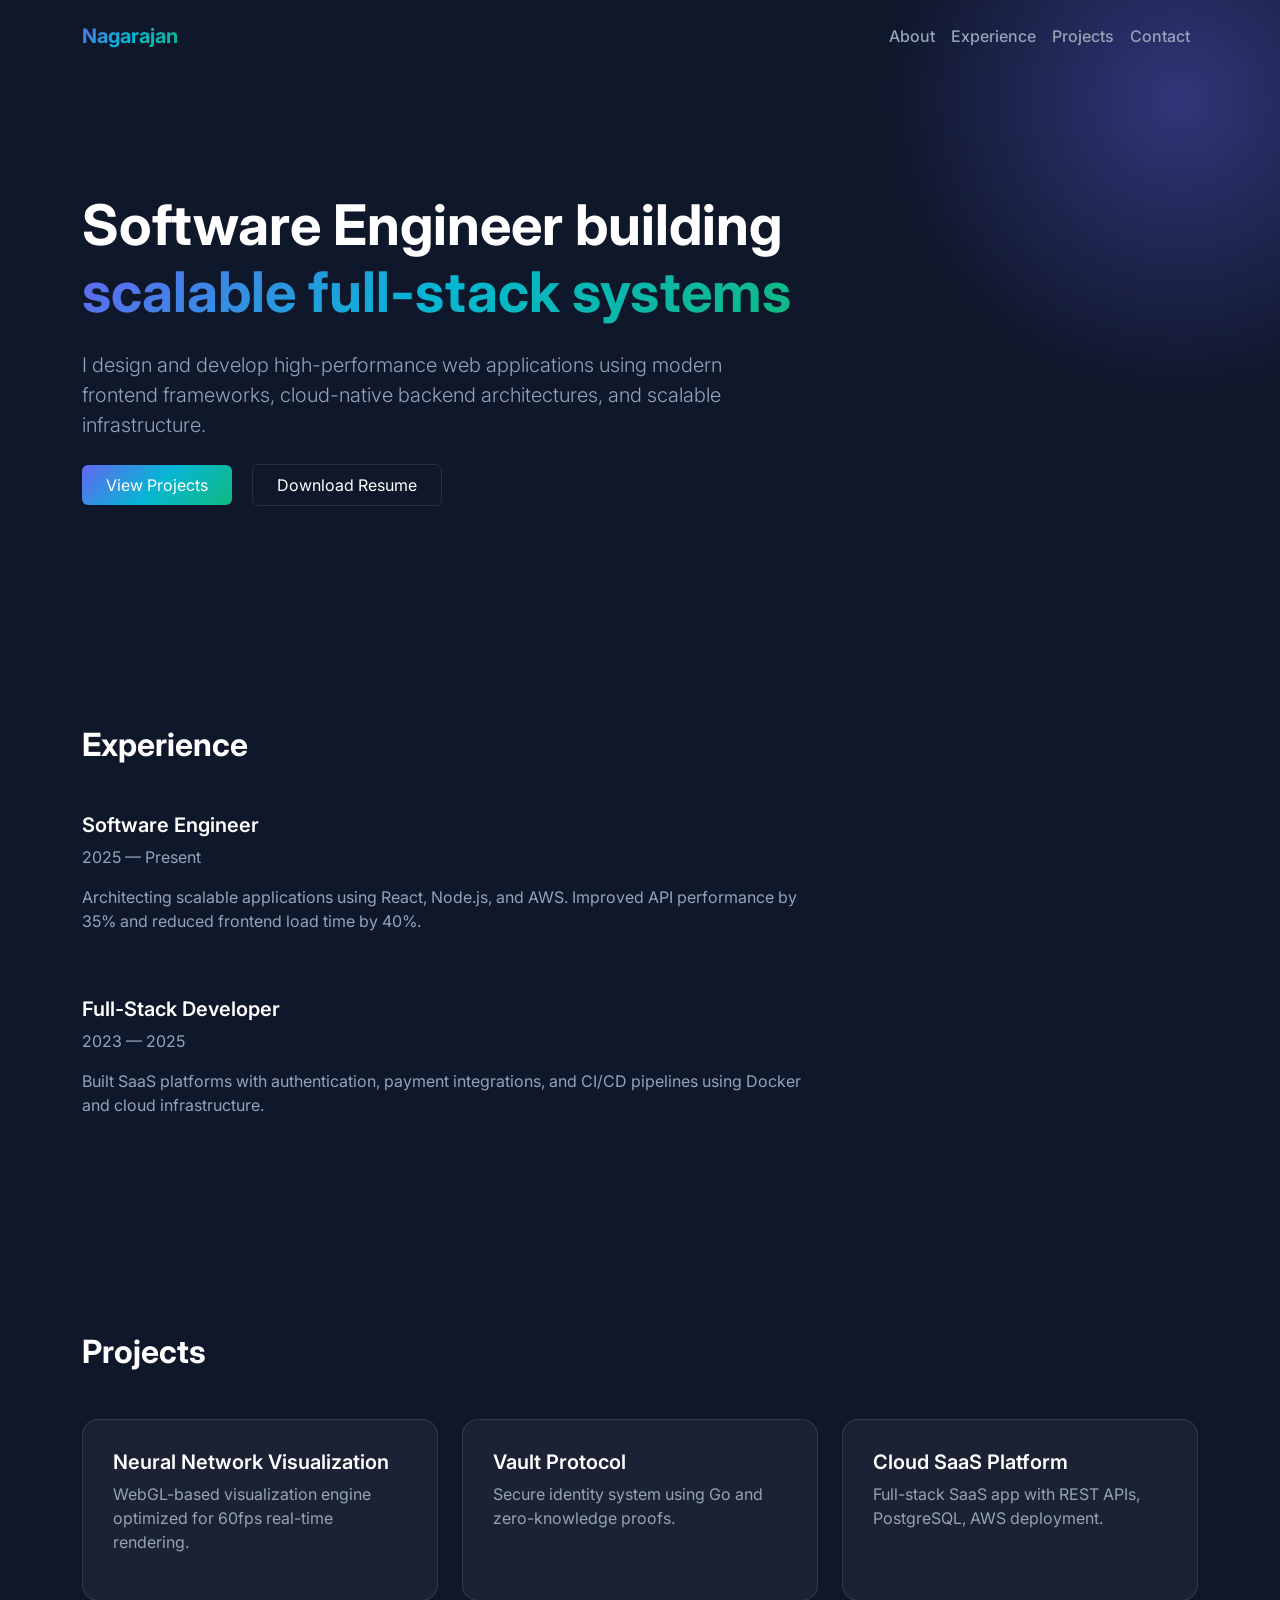
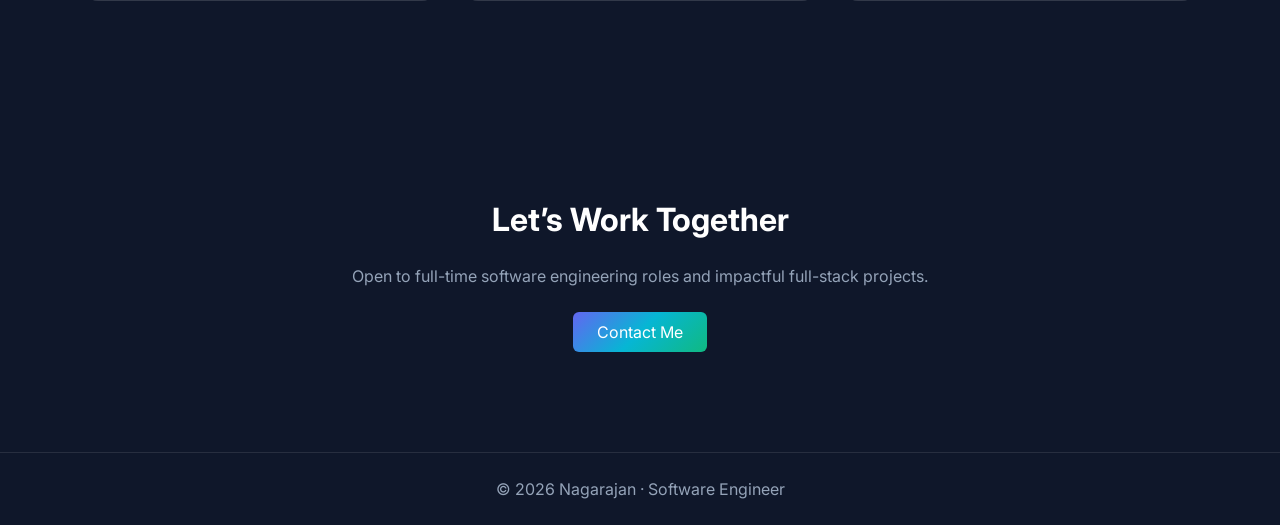
==== index.html @ 2fe8ca63 "Add files via upload" ====
<!DOCTYPE html>
<html lang="en">
<head>
<meta charset="UTF-8">
<meta name="viewport" content="width=device-width, initial-scale=1.0">
<title>Nagarajan | Software Engineer</title>

<!-- Bootstrap 5 -->
<link href="https://cdn.jsdelivr.net/npm/bootstrap@5.3.2/dist/css/bootstrap.min.css" rel="stylesheet">

<!-- Google Font -->
<link href="https://fonts.googleapis.com/css2?family=Inter:wght@400;500;600;700;800&display=swap" rel="stylesheet">

<style>
:root {
  --bg: #0f172a;
  --card: rgba(255,255,255,0.05);
  --border: rgba(255,255,255,0.1);
  --text: #ffffff;
  --muted: #94a3b8;
  --gradient: linear-gradient(135deg, #6366f1, #06b6d4, #10b981);
}

body {
  font-family: 'Inter', sans-serif;
  background: var(--bg);
  color: var(--text);
}

/* Gradient Glow */
body::before {
  content:"";
  position:fixed;
  width:600px;
  height:600px;
  background:radial-gradient(circle, rgba(99,102,241,0.4) 0%, transparent 70%);
  top:-200px;
  right:-200px;
  z-index:-1;
}

/* Navbar */
.navbar {
  background: transparent !important;
}

.navbar-brand {
  font-weight:700;
  background: var(--gradient);
  -webkit-background-clip:text;
  -webkit-text-fill-color:transparent;
}

.nav-link {
  color: var(--muted) !important;
  font-weight:500;
}

.nav-link:hover {
  color: white !important;
}

/* Hero */
.hero {
  padding:120px 0;
}

.gradient-text {
  background: var(--gradient);
  -webkit-background-clip:text;
  -webkit-text-fill-color:transparent;
}

.hero p {
  color: var(--muted);
  max-width:650px;
}

/* Buttons */
.btn-gradient {
  background: var(--gradient);
  color:white;
  border:none;
}

.btn-outline-light-custom {
  border:1px solid var(--border);
  color:white;
}

.btn-gradient:hover,
.btn-outline-light-custom:hover {
  transform:translateY(-3px);
  transition:0.3s;
}

/* Sections */
.section {
  padding:100px 0;
}

/* Cards */
.custom-card {
  background: var(--card);
  border:1px solid var(--border);
  border-radius:16px;
  backdrop-filter: blur(10px);
  padding:30px;
  transition:0.3s;
  height:100%;
}

.custom-card:hover {
  transform:translateY(-6px);
  border-color:#6366f1;
}

.text-muted-custom {
  color: var(--muted);
}

/* Footer */
footer {
  border-top:1px solid var(--border);
}
</style>
</head>

<body>

<!-- NAVBAR -->
<nav class="navbar navbar-expand-lg navbar-dark py-3">
  <div class="container">
    <a class="navbar-brand" href="#">Nagarajan</a>

    <button class="navbar-toggler" type="button" data-bs-toggle="collapse" data-bs-target="#navbarNav">
      <span class="navbar-toggler-icon"></span>
    </button>

    <div class="collapse navbar-collapse justify-content-end" id="navbarNav">
      <ul class="navbar-nav">
        <li class="nav-item"><a class="nav-link" href="#about">About</a></li>
        <li class="nav-item"><a class="nav-link" href="#experience">Experience</a></li>
        <li class="nav-item"><a class="nav-link" href="#projects">Projects</a></li>
        <li class="nav-item"><a class="nav-link" href="#contact">Contact</a></li>
      </ul>
    </div>
  </div>
</nav>

<!-- HERO -->
<section class="hero" id="about">
  <div class="container text-center text-lg-start">
    <div class="row align-items-center">
      <div class="col-lg-8">
        <h1 class="display-4 fw-bold mb-4">
          Software Engineer building
          <span class="gradient-text">scalable full-stack systems</span>
        </h1>
        <p class="lead mb-4">
          I design and develop high-performance web applications using modern frontend frameworks,
          cloud-native backend architectures, and scalable infrastructure.
        </p>

        <a href="#projects" class="btn btn-gradient px-4 py-2 me-3">View Projects</a>
        <a href="#" class="btn btn-outline-light-custom px-4 py-2">Download Resume</a>
      </div>
    </div>
  </div>
</section>

<!-- EXPERIENCE -->
<section class="section" id="experience">
  <div class="container">
    <h2 class="mb-5 fw-bold">Experience</h2>

    <div class="row mb-5">
      <div class="col-md-8">
        <h5 class="fw-semibold">Software Engineer</h5>
        <p class="text-muted-custom">2025 — Present</p>
        <p class="text-muted-custom">
          Architecting scalable applications using React, Node.js, and AWS.
          Improved API performance by 35% and reduced frontend load time by 40%.
        </p>
      </div>
    </div>

    <div class="row">
      <div class="col-md-8">
        <h5 class="fw-semibold">Full-Stack Developer</h5>
        <p class="text-muted-custom">2023 — 2025</p>
        <p class="text-muted-custom">
          Built SaaS platforms with authentication, payment integrations,
          and CI/CD pipelines using Docker and cloud infrastructure.
        </p>
      </div>
    </div>
  </div>
</section>

<!-- PROJECTS -->
<section class="section" id="projects">
  <div class="container">
    <h2 class="mb-5 fw-bold">Projects</h2>

    <div class="row g-4">

      <div class="col-md-6 col-lg-4">
        <div class="custom-card">
          <h5 class="fw-semibold">Neural Network Visualization</h5>
          <p class="text-muted-custom">
            WebGL-based visualization engine optimized for 60fps real-time rendering.
          </p>
        </div>
      </div>

      <div class="col-md-6 col-lg-4">
        <div class="custom-card">
          <h5 class="fw-semibold">Vault Protocol</h5>
          <p class="text-muted-custom">
            Secure identity system using Go and zero-knowledge proofs.
          </p>
        </div>
      </div>

      <div class="col-md-6 col-lg-4">
        <div class="custom-card">
          <h5 class="fw-semibold">Cloud SaaS Platform</h5>
          <p class="text-muted-custom">
            Full-stack SaaS app with REST APIs, PostgreSQL, AWS deployment.
          </p>
        </div>
      </div>

    </div>
  </div>
</section>

<!-- CONTACT -->
<section class="section" id="contact">
  <div class="container text-center">
    <h2 class="fw-bold mb-4">Let’s Work Together</h2>
    <p class="text-muted-custom mb-4">
      Open to full-time software engineering roles and impactful full-stack projects.
    </p>
    <a href="mailto:your@email.com" class="btn btn-gradient px-4 py-2">Contact Me</a>
  </div>
</section>

<!-- FOOTER -->
<footer class="py-4 text-center text-muted-custom">
  © 2026 Nagarajan · Software Engineer
</footer>

<!-- Bootstrap JS -->
<script src="https://cdn.jsdelivr.net/npm/bootstrap@5.3.2/dist/js/bootstrap.bundle.min.js"></script>

</body>
</html>
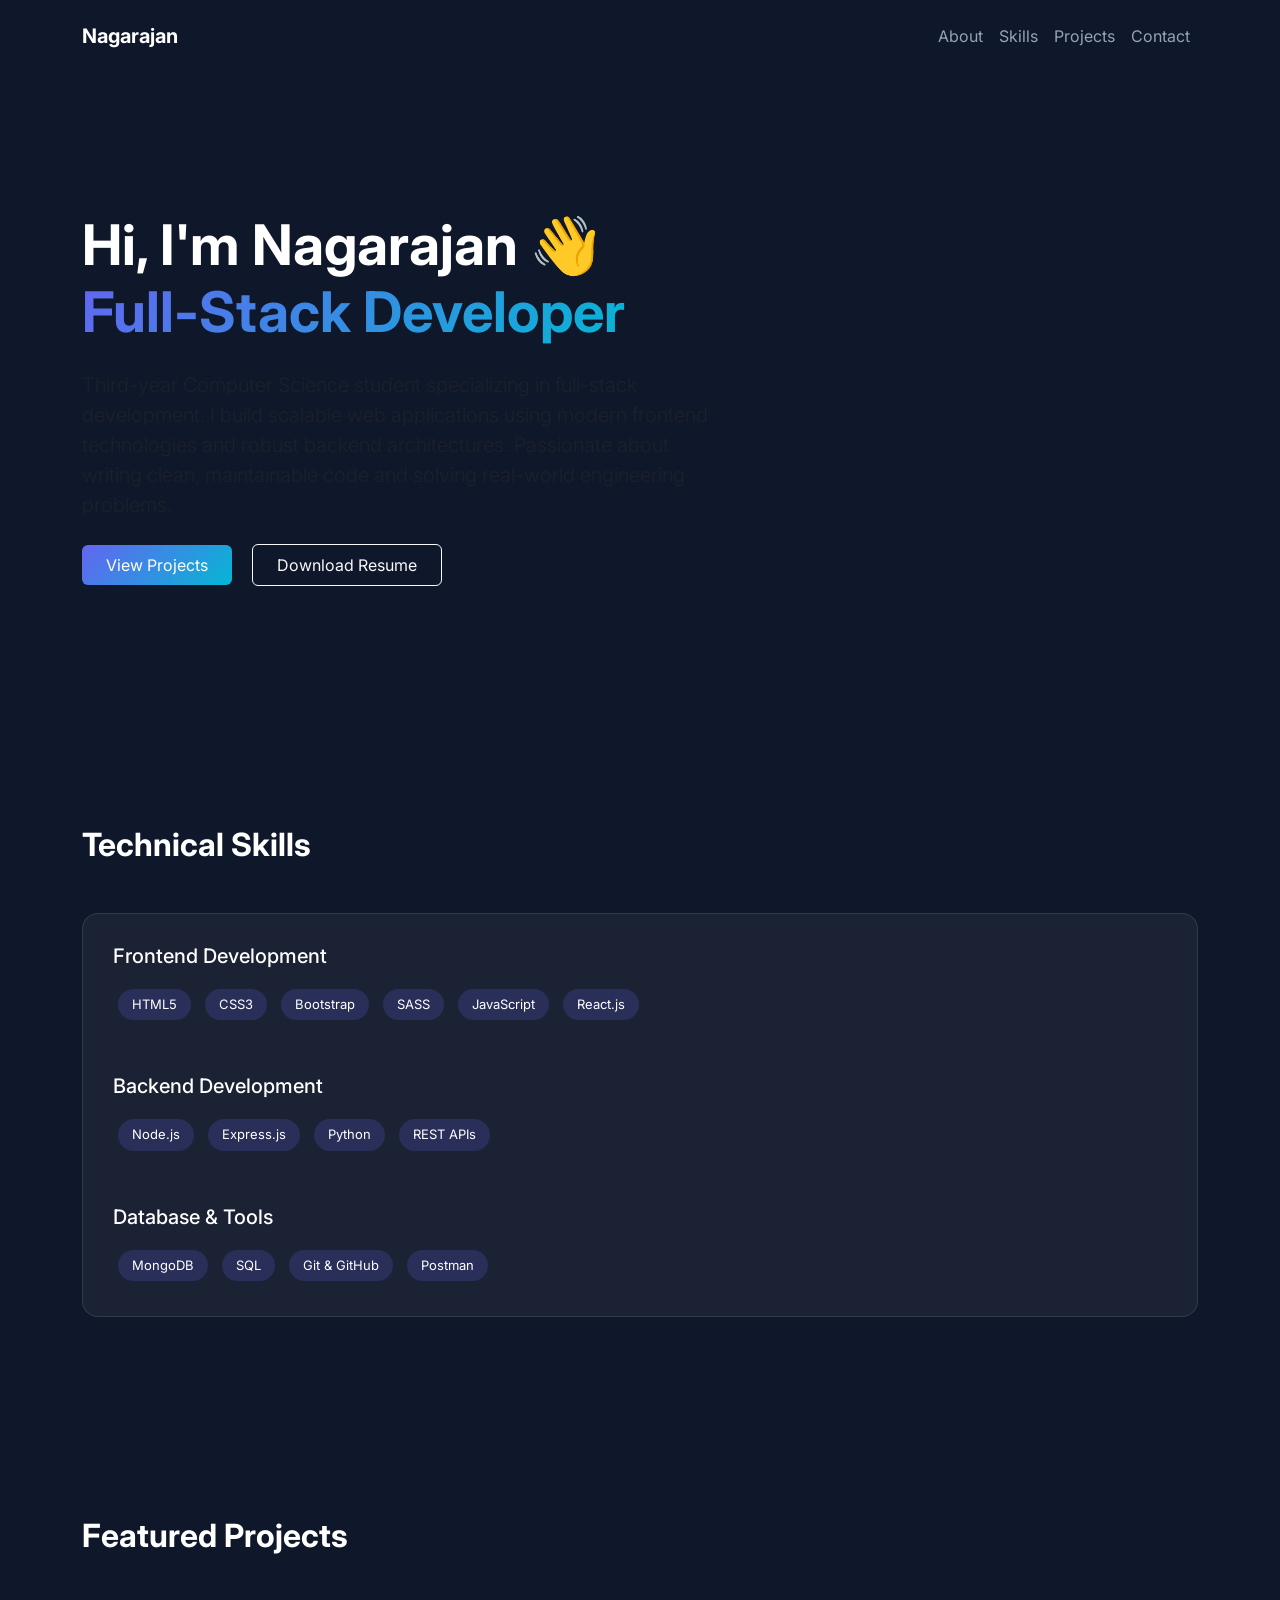
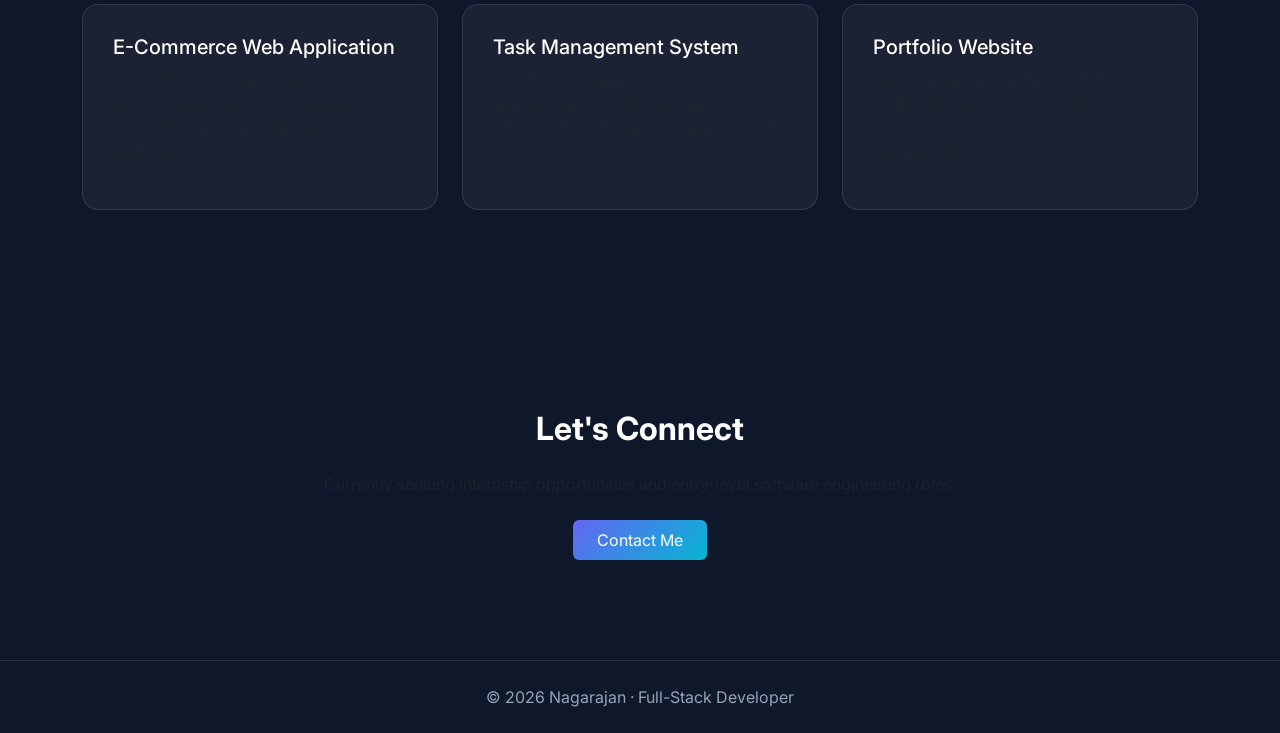
==== commit 662928d8: "Revise index.html for full-stack developer profile Updated the title and content to reflect full-sta" ====
--- a/index.html
+++ b/index.html
@@ -3,12 +3,9 @@
 <head>
 <meta charset="UTF-8">
 <meta name="viewport" content="width=device-width, initial-scale=1.0">
-<title>Nagarajan | Software Engineer</title>
-
-<!-- Bootstrap 5 -->
+<title>Nagarajan | Full-Stack Developer</title>
+
 <link href="https://cdn.jsdelivr.net/npm/bootstrap@5.3.2/dist/css/bootstrap.min.css" rel="stylesheet">
-
-<!-- Google Font -->
 <link href="https://fonts.googleapis.com/css2?family=Inter:wght@400;500;600;700;800&display=swap" rel="stylesheet">
 
 <style>
@@ -18,110 +15,81 @@
   --border: rgba(255,255,255,0.1);
   --text: #ffffff;
   --muted: #94a3b8;
-  --gradient: linear-gradient(135deg, #6366f1, #06b6d4, #10b981);
+  --accent: #6366f1;
+  --gradient: linear-gradient(135deg, #6366f1, #06b6d4);
 }
 
 body {
   font-family: 'Inter', sans-serif;
   background: var(--bg);
   color: var(--text);
-}
-
-/* Gradient Glow */
-body::before {
-  content:"";
-  position:fixed;
-  width:600px;
-  height:600px;
-  background:radial-gradient(circle, rgba(99,102,241,0.4) 0%, transparent 70%);
-  top:-200px;
-  right:-200px;
-  z-index:-1;
-}
-
-/* Navbar */
-.navbar {
-  background: transparent !important;
+  scroll-behavior: smooth;
+}
+
+.section {
+  padding: 100px 0;
 }
 
 .navbar-brand {
-  font-weight:700;
-  background: var(--gradient);
-  -webkit-background-clip:text;
-  -webkit-text-fill-color:transparent;
+  font-weight: 700;
+  color: white !important;
 }
 
 .nav-link {
   color: var(--muted) !important;
-  font-weight:500;
 }
 
 .nav-link:hover {
   color: white !important;
 }
 
-/* Hero */
 .hero {
-  padding:120px 0;
+  padding: 140px 0;
 }
 
 .gradient-text {
   background: var(--gradient);
-  -webkit-background-clip:text;
-  -webkit-text-fill-color:transparent;
-}
-
-.hero p {
+  -webkit-background-clip: text;
+  -webkit-text-fill-color: transparent;
+}
+
+.btn-primary-custom {
+  background: var(--gradient);
+  border: none;
+  color: white;
+}
+
+.btn-primary-custom:hover {
+  transform: translateY(-3px);
+  transition: 0.3s;
+}
+
+.card-custom {
+  background: var(--card);
+  border: 1px solid var(--border);
+  border-radius: 16px;
+  padding: 30px;
+  height: 100%;
+  transition: 0.3s;
+}
+
+.card-custom:hover {
+  border-color: var(--accent);
+  transform: translateY(-5px);
+}
+
+.skill-badge {
+  background: rgba(99,102,241,0.2);
+  padding: 6px 14px;
+  border-radius: 20px;
+  font-size: 13px;
+  margin: 5px;
+  display: inline-block;
+}
+
+footer {
+  border-top: 1px solid var(--border);
   color: var(--muted);
-  max-width:650px;
-}
-
-/* Buttons */
-.btn-gradient {
-  background: var(--gradient);
-  color:white;
-  border:none;
-}
-
-.btn-outline-light-custom {
-  border:1px solid var(--border);
-  color:white;
-}
-
-.btn-gradient:hover,
-.btn-outline-light-custom:hover {
-  transform:translateY(-3px);
-  transition:0.3s;
-}
-
-/* Sections */
-.section {
-  padding:100px 0;
-}
-
-/* Cards */
-.custom-card {
-  background: var(--card);
-  border:1px solid var(--border);
-  border-radius:16px;
-  backdrop-filter: blur(10px);
-  padding:30px;
-  transition:0.3s;
-  height:100%;
-}
-
-.custom-card:hover {
-  transform:translateY(-6px);
-  border-color:#6366f1;
-}
-
-.text-muted-custom {
-  color: var(--muted);
-}
-
-/* Footer */
-footer {
-  border-top:1px solid var(--border);
 }
 </style>
 </head>
@@ -132,15 +100,13 @@
 <nav class="navbar navbar-expand-lg navbar-dark py-3">
   <div class="container">
     <a class="navbar-brand" href="#">Nagarajan</a>
-
-    <button class="navbar-toggler" type="button" data-bs-toggle="collapse" data-bs-target="#navbarNav">
+    <button class="navbar-toggler" type="button" data-bs-toggle="collapse" data-bs-target="#nav">
       <span class="navbar-toggler-icon"></span>
     </button>
-
-    <div class="collapse navbar-collapse justify-content-end" id="navbarNav">
+    <div class="collapse navbar-collapse justify-content-end" id="nav">
       <ul class="navbar-nav">
         <li class="nav-item"><a class="nav-link" href="#about">About</a></li>
-        <li class="nav-item"><a class="nav-link" href="#experience">Experience</a></li>
+        <li class="nav-item"><a class="nav-link" href="#skills">Skills</a></li>
         <li class="nav-item"><a class="nav-link" href="#projects">Projects</a></li>
         <li class="nav-item"><a class="nav-link" href="#contact">Contact</a></li>
       </ul>
@@ -149,51 +115,62 @@
 </nav>
 
 <!-- HERO -->
-<section class="hero" id="about">
-  <div class="container text-center text-lg-start">
-    <div class="row align-items-center">
-      <div class="col-lg-8">
-        <h1 class="display-4 fw-bold mb-4">
-          Software Engineer building
-          <span class="gradient-text">scalable full-stack systems</span>
-        </h1>
-        <p class="lead mb-4">
-          I design and develop high-performance web applications using modern frontend frameworks,
-          cloud-native backend architectures, and scalable infrastructure.
-        </p>
-
-        <a href="#projects" class="btn btn-gradient px-4 py-2 me-3">View Projects</a>
-        <a href="#" class="btn btn-outline-light-custom px-4 py-2">Download Resume</a>
-      </div>
-    </div>
-  </div>
-</section>
-
-<!-- EXPERIENCE -->
-<section class="section" id="experience">
-  <div class="container">
-    <h2 class="mb-5 fw-bold">Experience</h2>
-
-    <div class="row mb-5">
-      <div class="col-md-8">
-        <h5 class="fw-semibold">Software Engineer</h5>
-        <p class="text-muted-custom">2025 — Present</p>
-        <p class="text-muted-custom">
-          Architecting scalable applications using React, Node.js, and AWS.
-          Improved API performance by 35% and reduced frontend load time by 40%.
-        </p>
-      </div>
-    </div>
-
-    <div class="row">
-      <div class="col-md-8">
-        <h5 class="fw-semibold">Full-Stack Developer</h5>
-        <p class="text-muted-custom">2023 — 2025</p>
-        <p class="text-muted-custom">
-          Built SaaS platforms with authentication, payment integrations,
-          and CI/CD pipelines using Docker and cloud infrastructure.
-        </p>
-      </div>
+<section class="hero text-center text-lg-start" id="about">
+  <div class="container">
+    <h1 class="display-4 fw-bold mb-4">
+      Hi, I'm Nagarajan 👋 <br>
+      <span class="gradient-text">Full-Stack Developer</span>
+    </h1>
+
+    <p class="lead text-muted mb-4" style="max-width:650px;">
+      Third-year Computer Science student specializing in full-stack development.
+      I build scalable web applications using modern frontend technologies and 
+      robust backend architectures. Passionate about writing clean, maintainable 
+      code and solving real-world engineering problems.
+    </p>
+
+    <a href="#projects" class="btn btn-primary-custom px-4 py-2 me-3">View Projects</a>
+    <a href="#" class="btn btn-outline-light px-4 py-2">Download Resume</a>
+  </div>
+</section>
+
+<!-- SKILLS -->
+<section class="section" id="skills">
+  <div class="container">
+    <h2 class="fw-bold mb-5">Technical Skills</h2>
+
+    <div class="card-custom">
+
+      <h5 class="mb-3">Frontend Development</h5>
+      <div>
+        <span class="skill-badge">HTML5</span>
+        <span class="skill-badge">CSS3</span>
+        <span class="skill-badge">Bootstrap</span>
+        <span class="skill-badge">SASS</span>
+        <span class="skill-badge">JavaScript</span>
+        <span class="skill-badge">React.js</span>
+      </div>
+
+      <hr class="my-4 text-muted">
+
+      <h5 class="mb-3">Backend Development</h5>
+      <div>
+        <span class="skill-badge">Node.js</span>
+        <span class="skill-badge">Express.js</span>
+        <span class="skill-badge">Python</span>
+        <span class="skill-badge">REST APIs</span>
+      </div>
+
+      <hr class="my-4 text-muted">
+
+      <h5 class="mb-3">Database & Tools</h5>
+      <div>
+        <span class="skill-badge">MongoDB</span>
+        <span class="skill-badge">SQL</span>
+        <span class="skill-badge">Git & GitHub</span>
+        <span class="skill-badge">Postman</span>
+      </div>
+
     </div>
   </div>
 </section>
@@ -201,33 +178,36 @@
 <!-- PROJECTS -->
 <section class="section" id="projects">
   <div class="container">
-    <h2 class="mb-5 fw-bold">Projects</h2>
+    <h2 class="fw-bold mb-5">Featured Projects</h2>
 
     <div class="row g-4">
 
       <div class="col-md-6 col-lg-4">
-        <div class="custom-card">
-          <h5 class="fw-semibold">Neural Network Visualization</h5>
-          <p class="text-muted-custom">
-            WebGL-based visualization engine optimized for 60fps real-time rendering.
+        <div class="card-custom">
+          <h5>E-Commerce Web Application</h5>
+          <p class="text-muted">
+            Full-stack MERN application with authentication, product management,
+            payment integration, and admin dashboard.
           </p>
         </div>
       </div>
 
       <div class="col-md-6 col-lg-4">
-        <div class="custom-card">
-          <h5 class="fw-semibold">Vault Protocol</h5>
-          <p class="text-muted-custom">
-            Secure identity system using Go and zero-knowledge proofs.
+        <div class="card-custom">
+          <h5>Task Management System</h5>
+          <p class="text-muted">
+            REST API-driven productivity application with JWT authentication,
+            MongoDB database, and responsive UI.
           </p>
         </div>
       </div>
 
       <div class="col-md-6 col-lg-4">
-        <div class="custom-card">
-          <h5 class="fw-semibold">Cloud SaaS Platform</h5>
-          <p class="text-muted-custom">
-            Full-stack SaaS app with REST APIs, PostgreSQL, AWS deployment.
+        <div class="card-custom">
+          <h5>Portfolio Website</h5>
+          <p class="text-muted">
+            Responsive personal portfolio built with Bootstrap and custom styling,
+            optimized for performance and accessibility.
           </p>
         </div>
       </div>
@@ -237,23 +217,22 @@
 </section>
 
 <!-- CONTACT -->
-<section class="section" id="contact">
-  <div class="container text-center">
-    <h2 class="fw-bold mb-4">Let’s Work Together</h2>
-    <p class="text-muted-custom mb-4">
-      Open to full-time software engineering roles and impactful full-stack projects.
+<section class="section text-center" id="contact">
+  <div class="container">
+    <h2 class="fw-bold mb-4">Let's Connect</h2>
+    <p class="text-muted mb-4">
+      Currently seeking internship opportunities and entry-level software engineering roles.
     </p>
-    <a href="mailto:your@email.com" class="btn btn-gradient px-4 py-2">Contact Me</a>
-  </div>
-</section>
-
-<!-- FOOTER -->
-<footer class="py-4 text-center text-muted-custom">
-  © 2026 Nagarajan · Software Engineer
+    <a href="mailto:your@email.com" class="btn btn-primary-custom px-4 py-2">
+      Contact Me
+    </a>
+  </div>
+</section>
+
+<footer class="py-4 text-center">
+  © 2026 Nagarajan · Full-Stack Developer
 </footer>
 
-<!-- Bootstrap JS -->
 <script src="https://cdn.jsdelivr.net/npm/bootstrap@5.3.2/dist/js/bootstrap.bundle.min.js"></script>
-
 </body>
 </html>
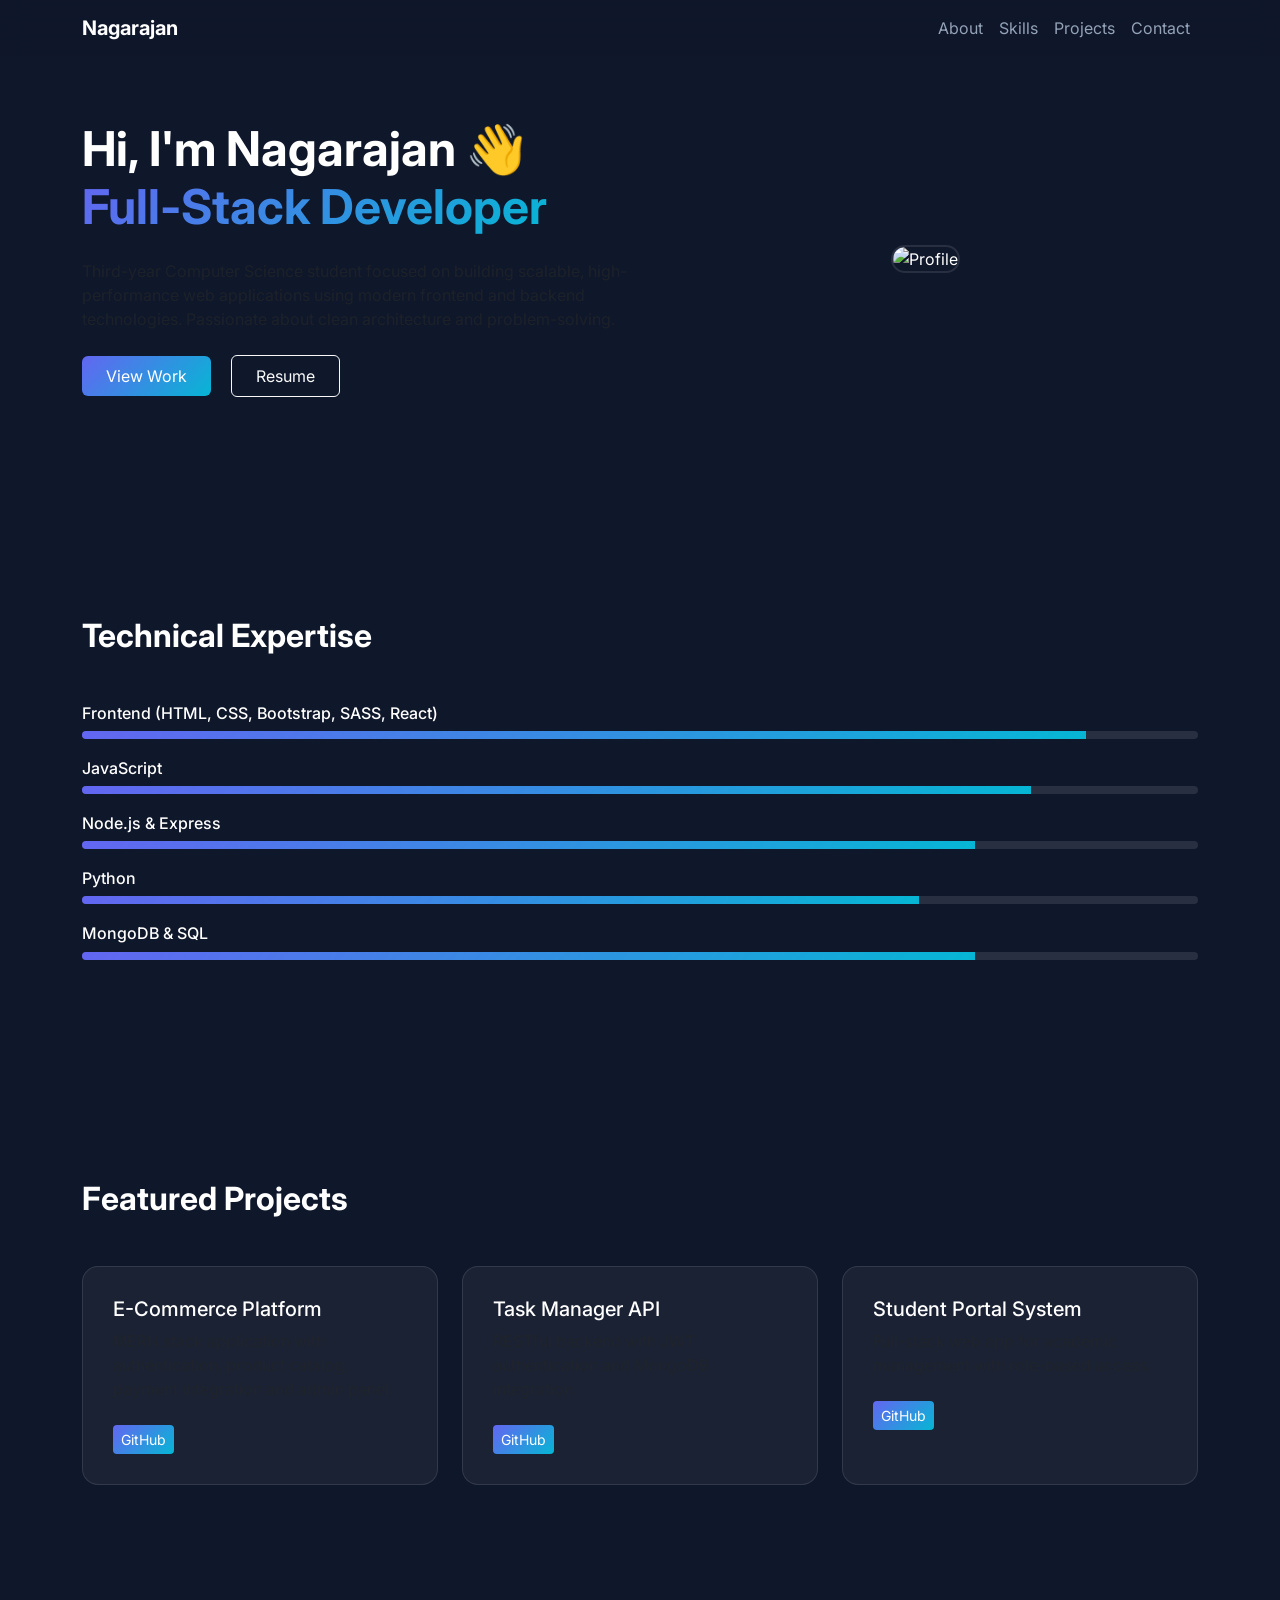
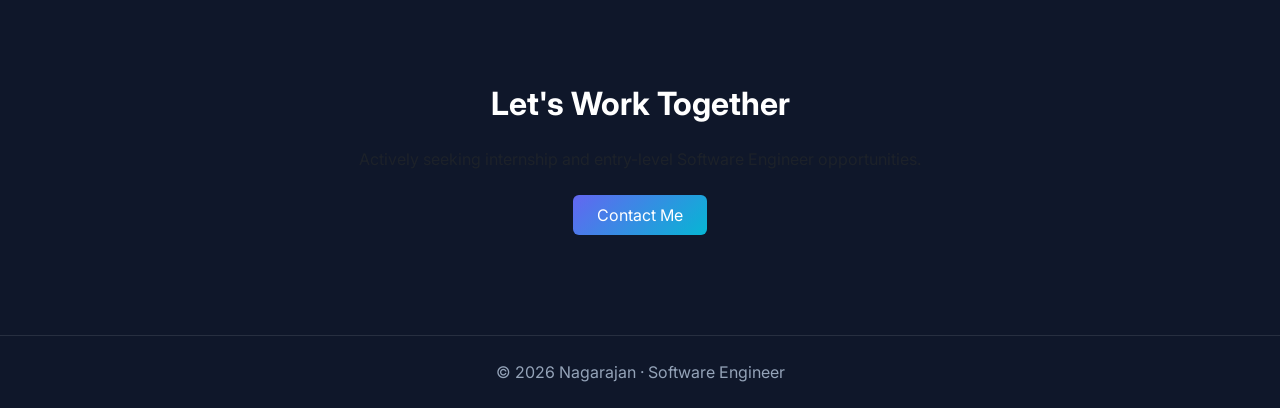
==== commit 1257beef: "Update index.html for new title and styles" ====
--- a/index.html
+++ b/index.html
@@ -3,7 +3,7 @@
 <head>
 <meta charset="UTF-8">
 <meta name="viewport" content="width=device-width, initial-scale=1.0">
-<title>Nagarajan | Full-Stack Developer</title>
+<title>Nagarajan | Software Engineer</title>
 
 <link href="https://cdn.jsdelivr.net/npm/bootstrap@5.3.2/dist/css/bootstrap.min.css" rel="stylesheet">
 <link href="https://fonts.googleapis.com/css2?family=Inter:wght@400;500;600;700;800&display=swap" rel="stylesheet">
@@ -16,7 +16,7 @@
   --text: #ffffff;
   --muted: #94a3b8;
   --accent: #6366f1;
-  --gradient: linear-gradient(135deg, #6366f1, #06b6d4);
+  --gradient: linear-gradient(135deg,#6366f1,#06b6d4);
 }
 
 body {
@@ -26,13 +26,15 @@
   scroll-behavior: smooth;
 }
 
-.section {
-  padding: 100px 0;
+/* Navbar */
+.navbar {
+  backdrop-filter: blur(12px);
+  background: rgba(15,23,42,0.8);
 }
 
 .navbar-brand {
-  font-weight: 700;
-  color: white !important;
+  font-weight:700;
+  color:white !important;
 }
 
 .nav-link {
@@ -43,8 +45,9 @@
   color: white !important;
 }
 
+/* Hero */
 .hero {
-  padding: 140px 0;
+  padding: 120px 0;
 }
 
 .gradient-text {
@@ -53,17 +56,29 @@
   -webkit-text-fill-color: transparent;
 }
 
-.btn-primary-custom {
+.profile-img {
+  width: 280px;
+  border-radius: 20px;
+  border: 2px solid var(--border);
+}
+
+.btn-gradient {
   background: var(--gradient);
   border: none;
   color: white;
-}
-
-.btn-primary-custom:hover {
+  transition: 0.3s;
+}
+
+.btn-gradient:hover {
   transform: translateY(-3px);
-  transition: 0.3s;
-}
-
+}
+
+/* Section */
+.section {
+  padding: 100px 0;
+}
+
+/* Cards */
 .card-custom {
   background: var(--card);
   border: 1px solid var(--border);
@@ -74,30 +89,58 @@
 }
 
 .card-custom:hover {
+  transform: translateY(-6px);
   border-color: var(--accent);
-  transform: translateY(-5px);
-}
-
-.skill-badge {
-  background: rgba(99,102,241,0.2);
-  padding: 6px 14px;
-  border-radius: 20px;
-  font-size: 13px;
-  margin: 5px;
-  display: inline-block;
-}
-
+}
+
+/* Skills */
+.skill-bar {
+  background: var(--border);
+  border-radius: 10px;
+  overflow: hidden;
+  height: 8px;
+  margin-bottom: 20px;
+}
+
+.skill-fill {
+  height: 8px;
+  background: var(--gradient);
+}
+
+/* Scroll animation */
+.hidden {
+  opacity: 0;
+  transform: translateY(30px);
+  transition: all 0.8s ease;
+}
+
+.show {
+  opacity: 1;
+  transform: translateY(0);
+}
+
+/* Footer */
 footer {
   border-top: 1px solid var(--border);
   color: var(--muted);
 }
+
+/* Responsive adjustments */
+@media(max-width:768px){
+  .hero {
+    text-align:center;
+  }
+  .profile-img {
+    margin-top:40px;
+  }
+}
 </style>
 </head>
 
 <body>
 
 <!-- NAVBAR -->
-<nav class="navbar navbar-expand-lg navbar-dark py-3">
+<nav class="navbar navbar-expand-lg navbar-dark fixed-top">
   <div class="container">
     <a class="navbar-brand" href="#">Nagarajan</a>
     <button class="navbar-toggler" type="button" data-bs-toggle="collapse" data-bs-target="#nav">
@@ -115,100 +158,89 @@
 </nav>
 
 <!-- HERO -->
-<section class="hero text-center text-lg-start" id="about">
+<section class="hero" id="about">
   <div class="container">
-    <h1 class="display-4 fw-bold mb-4">
-      Hi, I'm Nagarajan 👋 <br>
-      <span class="gradient-text">Full-Stack Developer</span>
-    </h1>
-
-    <p class="lead text-muted mb-4" style="max-width:650px;">
-      Third-year Computer Science student specializing in full-stack development.
-      I build scalable web applications using modern frontend technologies and 
-      robust backend architectures. Passionate about writing clean, maintainable 
-      code and solving real-world engineering problems.
-    </p>
-
-    <a href="#projects" class="btn btn-primary-custom px-4 py-2 me-3">View Projects</a>
-    <a href="#" class="btn btn-outline-light px-4 py-2">Download Resume</a>
+    <div class="row align-items-center">
+      
+      <div class="col-lg-6 hidden">
+        <h1 class="fw-bold display-5 mb-4">
+          Hi, I'm Nagarajan 👋 <br>
+          <span class="gradient-text">Full-Stack Developer</span>
+        </h1>
+        <p class="text-muted mb-4">
+          Third-year Computer Science student focused on building scalable,
+          high-performance web applications using modern frontend and backend technologies.
+          Passionate about clean architecture and problem-solving.
+        </p>
+        <a href="#projects" class="btn btn-gradient px-4 py-2 me-3">View Work</a>
+        <a href="#" class="btn btn-outline-light px-4 py-2">Resume</a>
+      </div>
+
+      <div class="col-lg-6 text-center hidden">
+        <img src="https://via.placeholder.com/280x350" class="profile-img" alt="Profile">
+      </div>
+
+    </div>
   </div>
 </section>
 
 <!-- SKILLS -->
 <section class="section" id="skills">
-  <div class="container">
-    <h2 class="fw-bold mb-5">Technical Skills</h2>
-
-    <div class="card-custom">
-
-      <h5 class="mb-3">Frontend Development</h5>
-      <div>
-        <span class="skill-badge">HTML5</span>
-        <span class="skill-badge">CSS3</span>
-        <span class="skill-badge">Bootstrap</span>
-        <span class="skill-badge">SASS</span>
-        <span class="skill-badge">JavaScript</span>
-        <span class="skill-badge">React.js</span>
-      </div>
-
-      <hr class="my-4 text-muted">
-
-      <h5 class="mb-3">Backend Development</h5>
-      <div>
-        <span class="skill-badge">Node.js</span>
-        <span class="skill-badge">Express.js</span>
-        <span class="skill-badge">Python</span>
-        <span class="skill-badge">REST APIs</span>
-      </div>
-
-      <hr class="my-4 text-muted">
-
-      <h5 class="mb-3">Database & Tools</h5>
-      <div>
-        <span class="skill-badge">MongoDB</span>
-        <span class="skill-badge">SQL</span>
-        <span class="skill-badge">Git & GitHub</span>
-        <span class="skill-badge">Postman</span>
-      </div>
-
-    </div>
+  <div class="container hidden">
+    <h2 class="fw-bold mb-5">Technical Expertise</h2>
+
+    <h6>Frontend (HTML, CSS, Bootstrap, SASS, React)</h6>
+    <div class="skill-bar"><div class="skill-fill" style="width:90%"></div></div>
+
+    <h6>JavaScript</h6>
+    <div class="skill-bar"><div class="skill-fill" style="width:85%"></div></div>
+
+    <h6>Node.js & Express</h6>
+    <div class="skill-bar"><div class="skill-fill" style="width:80%"></div></div>
+
+    <h6>Python</h6>
+    <div class="skill-bar"><div class="skill-fill" style="width:75%"></div></div>
+
+    <h6>MongoDB & SQL</h6>
+    <div class="skill-bar"><div class="skill-fill" style="width:80%"></div></div>
+
   </div>
 </section>
 
 <!-- PROJECTS -->
 <section class="section" id="projects">
   <div class="container">
-    <h2 class="fw-bold mb-5">Featured Projects</h2>
-
+    <h2 class="fw-bold mb-5 hidden">Featured Projects</h2>
     <div class="row g-4">
 
-      <div class="col-md-6 col-lg-4">
+      <div class="col-md-6 col-lg-4 hidden">
         <div class="card-custom">
-          <h5>E-Commerce Web Application</h5>
+          <h5>E-Commerce Platform</h5>
           <p class="text-muted">
-            Full-stack MERN application with authentication, product management,
-            payment integration, and admin dashboard.
+            MERN stack application with authentication, product catalog,
+            payment integration and admin panel.
           </p>
+          <a href="#" class="btn btn-sm btn-gradient mt-2">GitHub</a>
         </div>
       </div>
 
-      <div class="col-md-6 col-lg-4">
+      <div class="col-md-6 col-lg-4 hidden">
         <div class="card-custom">
-          <h5>Task Management System</h5>
+          <h5>Task Manager API</h5>
           <p class="text-muted">
-            REST API-driven productivity application with JWT authentication,
-            MongoDB database, and responsive UI.
+            RESTful backend with JWT authentication and MongoDB integration.
           </p>
+          <a href="#" class="btn btn-sm btn-gradient mt-2">GitHub</a>
         </div>
       </div>
 
-      <div class="col-md-6 col-lg-4">
+      <div class="col-md-6 col-lg-4 hidden">
         <div class="card-custom">
-          <h5>Portfolio Website</h5>
+          <h5>Student Portal System</h5>
           <p class="text-muted">
-            Responsive personal portfolio built with Bootstrap and custom styling,
-            optimized for performance and accessibility.
+            Full-stack web app for academic management with role-based access.
           </p>
+          <a href="#" class="btn btn-sm btn-gradient mt-2">GitHub</a>
         </div>
       </div>
 
@@ -218,21 +250,35 @@
 
 <!-- CONTACT -->
 <section class="section text-center" id="contact">
-  <div class="container">
-    <h2 class="fw-bold mb-4">Let's Connect</h2>
+  <div class="container hidden">
+    <h2 class="fw-bold mb-4">Let's Work Together</h2>
     <p class="text-muted mb-4">
-      Currently seeking internship opportunities and entry-level software engineering roles.
+      Actively seeking internship and entry-level Software Engineer opportunities.
     </p>
-    <a href="mailto:your@email.com" class="btn btn-primary-custom px-4 py-2">
+    <a href="mailto:your@email.com" class="btn btn-gradient px-4 py-2">
       Contact Me
     </a>
   </div>
 </section>
 
 <footer class="py-4 text-center">
-  © 2026 Nagarajan · Full-Stack Developer
+  © 2026 Nagarajan · Software Engineer
 </footer>
 
 <script src="https://cdn.jsdelivr.net/npm/bootstrap@5.3.2/dist/js/bootstrap.bundle.min.js"></script>
+
+<script>
+// Scroll reveal animation
+const observer = new IntersectionObserver(entries => {
+  entries.forEach(entry => {
+    if(entry.isIntersecting){
+      entry.target.classList.add("show");
+    }
+  });
+});
+
+document.querySelectorAll(".hidden").forEach(el => observer.observe(el));
+</script>
+
 </body>
 </html>
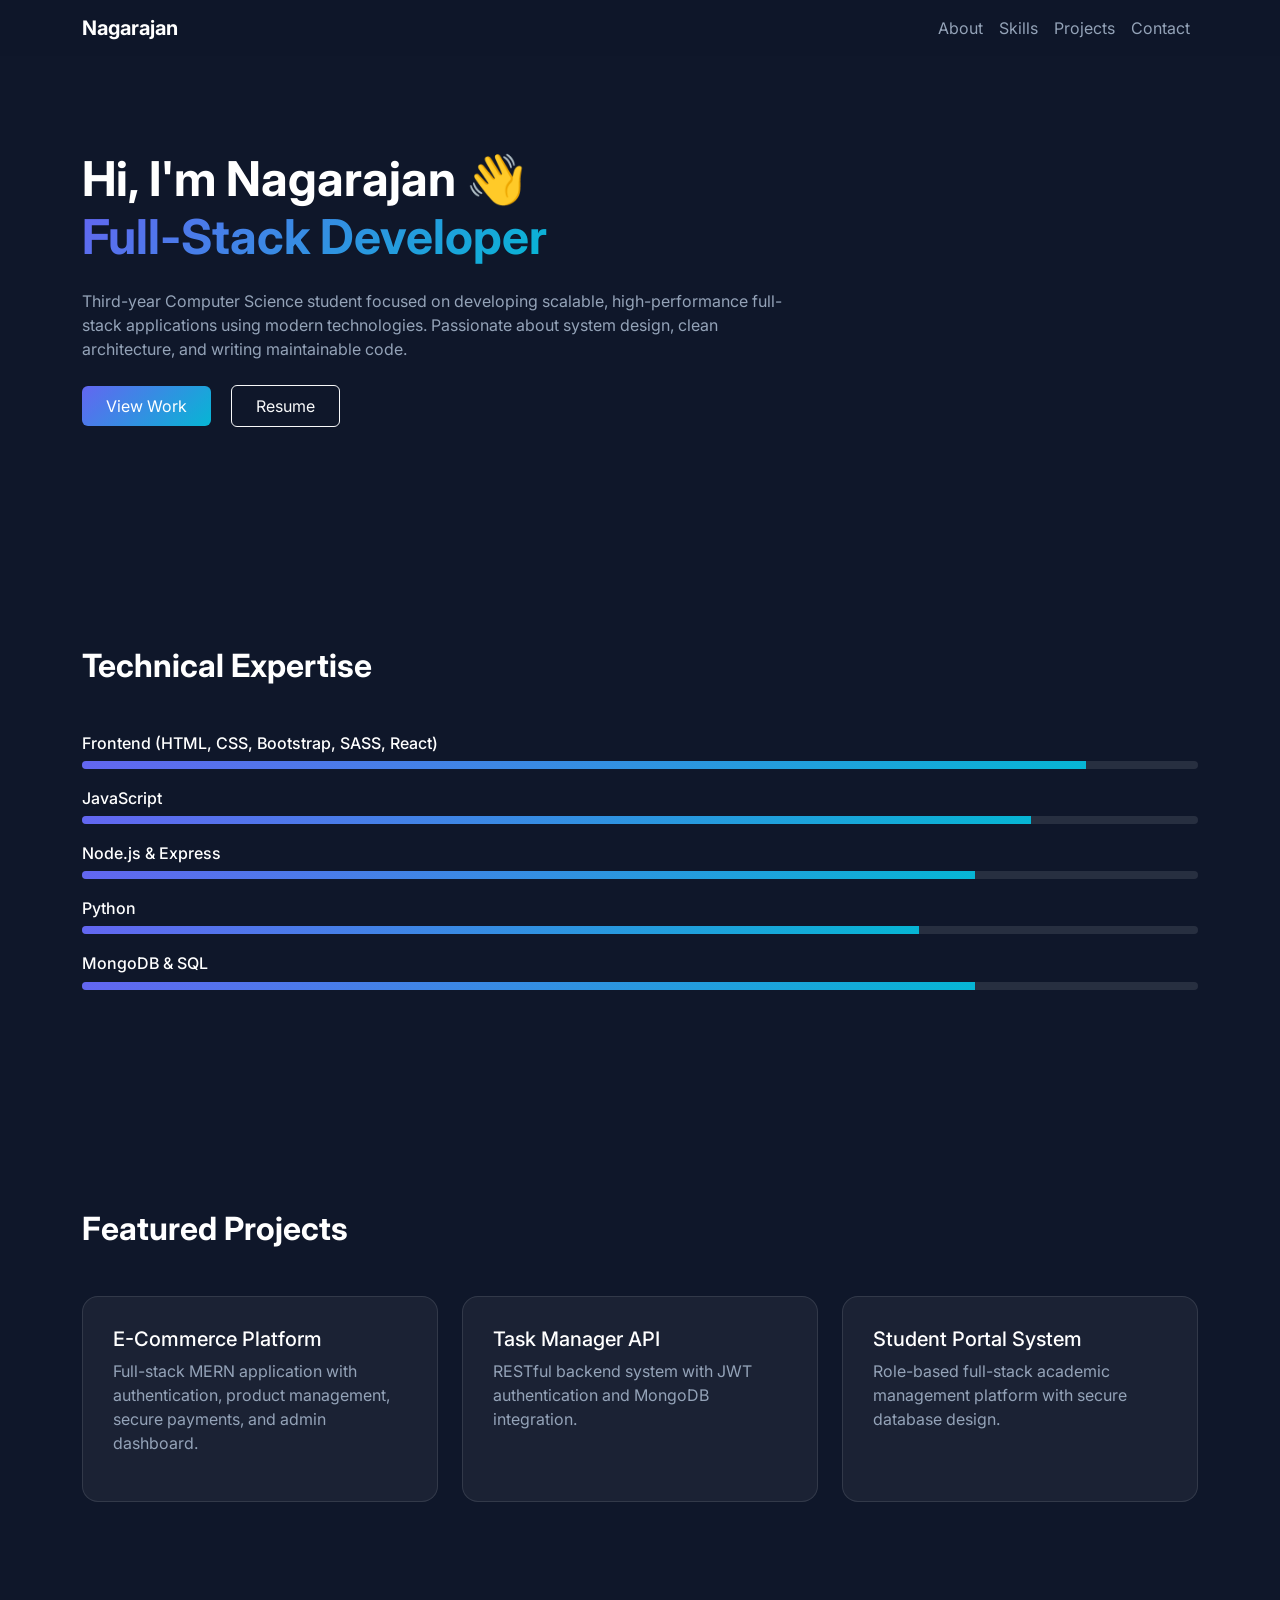
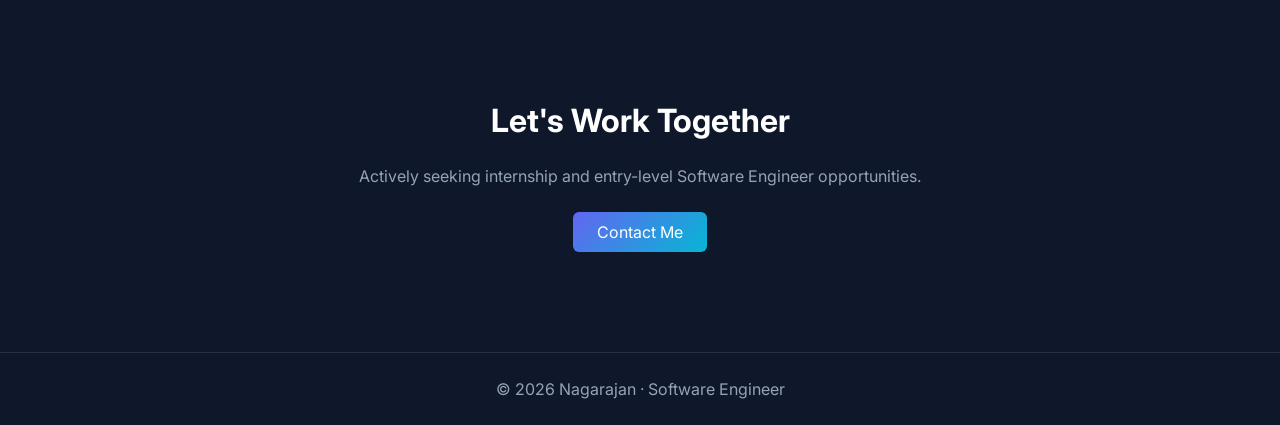
==== commit 679edd4e: "Refactor index.html for improved layout and styles Updated styles and content in the index.html file" ====
--- a/index.html
+++ b/index.html
@@ -29,7 +29,7 @@
 /* Navbar */
 .navbar {
   backdrop-filter: blur(12px);
-  background: rgba(15,23,42,0.8);
+  background: rgba(15,23,42,0.85);
 }
 
 .navbar-brand {
@@ -47,19 +47,13 @@
 
 /* Hero */
 .hero {
-  padding: 120px 0;
+  padding: 150px 0 120px 0;
 }
 
 .gradient-text {
   background: var(--gradient);
   -webkit-background-clip: text;
   -webkit-text-fill-color: transparent;
-}
-
-.profile-img {
-  width: 280px;
-  border-radius: 20px;
-  border: 2px solid var(--border);
 }
 
 .btn-gradient {
@@ -76,6 +70,18 @@
 /* Section */
 .section {
   padding: 100px 0;
+}
+
+/* Paragraph Hover Effect */
+p {
+  color: var(--muted);
+  transition: all 0.3s ease;
+  cursor: default;
+}
+
+p:hover {
+  color: #ffffff;
+  transform: translateX(5px);
 }
 
 /* Cards */
@@ -107,7 +113,7 @@
   background: var(--gradient);
 }
 
-/* Scroll animation */
+/* Scroll Animation */
 .hidden {
   opacity: 0;
   transform: translateY(30px);
@@ -123,16 +129,6 @@
 footer {
   border-top: 1px solid var(--border);
   color: var(--muted);
-}
-
-/* Responsive adjustments */
-@media(max-width:768px){
-  .hero {
-    text-align:center;
-  }
-  .profile-img {
-    margin-top:40px;
-  }
 }
 </style>
 </head>
@@ -159,28 +155,20 @@
 
 <!-- HERO -->
 <section class="hero" id="about">
-  <div class="container">
-    <div class="row align-items-center">
-      
-      <div class="col-lg-6 hidden">
-        <h1 class="fw-bold display-5 mb-4">
-          Hi, I'm Nagarajan 👋 <br>
-          <span class="gradient-text">Full-Stack Developer</span>
-        </h1>
-        <p class="text-muted mb-4">
-          Third-year Computer Science student focused on building scalable,
-          high-performance web applications using modern frontend and backend technologies.
-          Passionate about clean architecture and problem-solving.
-        </p>
-        <a href="#projects" class="btn btn-gradient px-4 py-2 me-3">View Work</a>
-        <a href="#" class="btn btn-outline-light px-4 py-2">Resume</a>
-      </div>
-
-      <div class="col-lg-6 text-center hidden">
-        <img src="https://via.placeholder.com/280x350" class="profile-img" alt="Profile">
-      </div>
-
-    </div>
+  <div class="container hidden">
+    <h1 class="fw-bold display-5 mb-4">
+      Hi, I'm Nagarajan 👋 <br>
+      <span class="gradient-text">Full-Stack Developer</span>
+    </h1>
+
+    <p class="mb-4" style="max-width:700px;">
+      Third-year Computer Science student focused on developing scalable,
+      high-performance full-stack applications using modern technologies.
+      Passionate about system design, clean architecture, and writing maintainable code.
+    </p>
+
+    <a href="#projects" class="btn btn-gradient px-4 py-2 me-3">View Work</a>
+    <a href="#" class="btn btn-outline-light px-4 py-2">Resume</a>
   </div>
 </section>
 
@@ -203,7 +191,6 @@
 
     <h6>MongoDB & SQL</h6>
     <div class="skill-bar"><div class="skill-fill" style="width:80%"></div></div>
-
   </div>
 </section>
 
@@ -216,31 +203,28 @@
       <div class="col-md-6 col-lg-4 hidden">
         <div class="card-custom">
           <h5>E-Commerce Platform</h5>
-          <p class="text-muted">
-            MERN stack application with authentication, product catalog,
-            payment integration and admin panel.
+          <p>
+            Full-stack MERN application with authentication, product management,
+            secure payments, and admin dashboard.
           </p>
-          <a href="#" class="btn btn-sm btn-gradient mt-2">GitHub</a>
         </div>
       </div>
 
       <div class="col-md-6 col-lg-4 hidden">
         <div class="card-custom">
           <h5>Task Manager API</h5>
-          <p class="text-muted">
-            RESTful backend with JWT authentication and MongoDB integration.
+          <p>
+            RESTful backend system with JWT authentication and MongoDB integration.
           </p>
-          <a href="#" class="btn btn-sm btn-gradient mt-2">GitHub</a>
         </div>
       </div>
 
       <div class="col-md-6 col-lg-4 hidden">
         <div class="card-custom">
           <h5>Student Portal System</h5>
-          <p class="text-muted">
-            Full-stack web app for academic management with role-based access.
+          <p>
+            Role-based full-stack academic management platform with secure database design.
           </p>
-          <a href="#" class="btn btn-sm btn-gradient mt-2">GitHub</a>
         </div>
       </div>
 
@@ -252,7 +236,7 @@
 <section class="section text-center" id="contact">
   <div class="container hidden">
     <h2 class="fw-bold mb-4">Let's Work Together</h2>
-    <p class="text-muted mb-4">
+    <p class="mb-4">
       Actively seeking internship and entry-level Software Engineer opportunities.
     </p>
     <a href="mailto:your@email.com" class="btn btn-gradient px-4 py-2">
@@ -268,7 +252,6 @@
 <script src="https://cdn.jsdelivr.net/npm/bootstrap@5.3.2/dist/js/bootstrap.bundle.min.js"></script>
 
 <script>
-// Scroll reveal animation
 const observer = new IntersectionObserver(entries => {
   entries.forEach(entry => {
     if(entry.isIntersecting){
@@ -276,7 +259,6 @@
     }
   });
 });
-
 document.querySelectorAll(".hidden").forEach(el => observer.observe(el));
 </script>
 
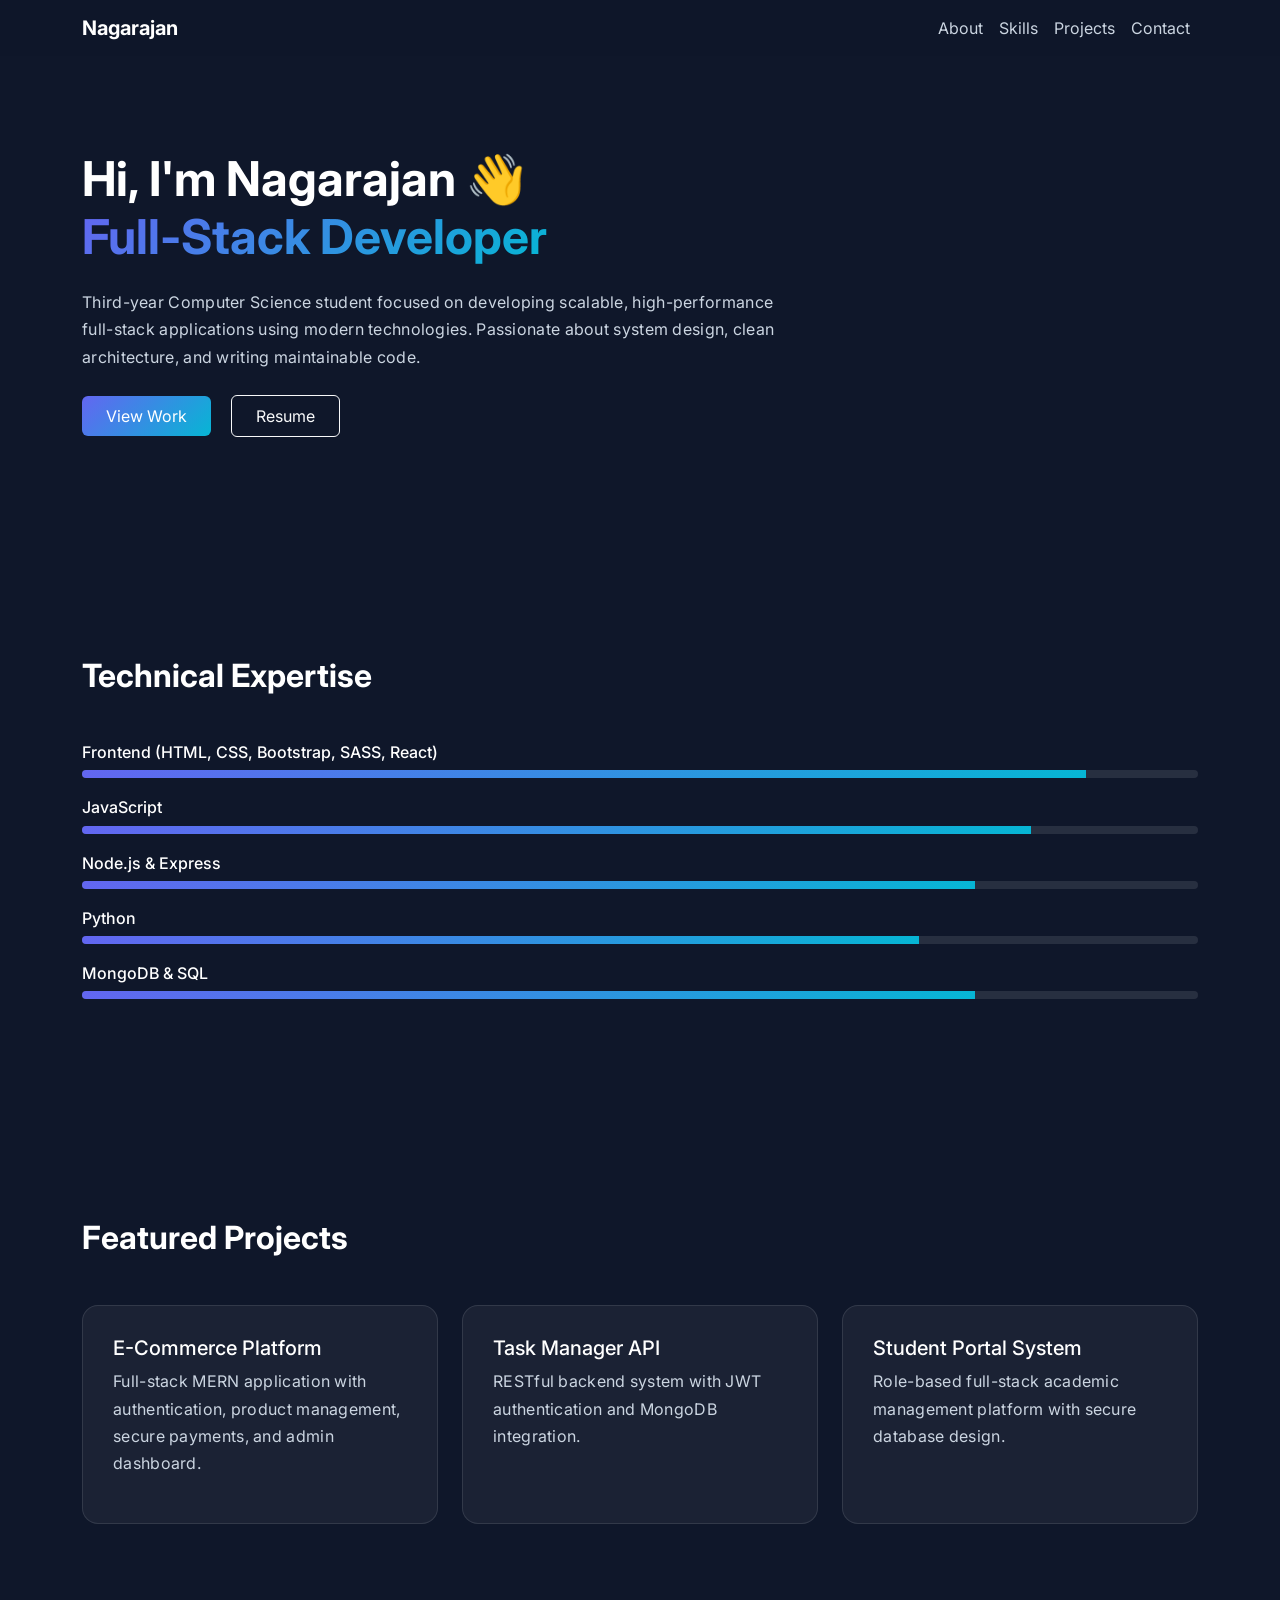
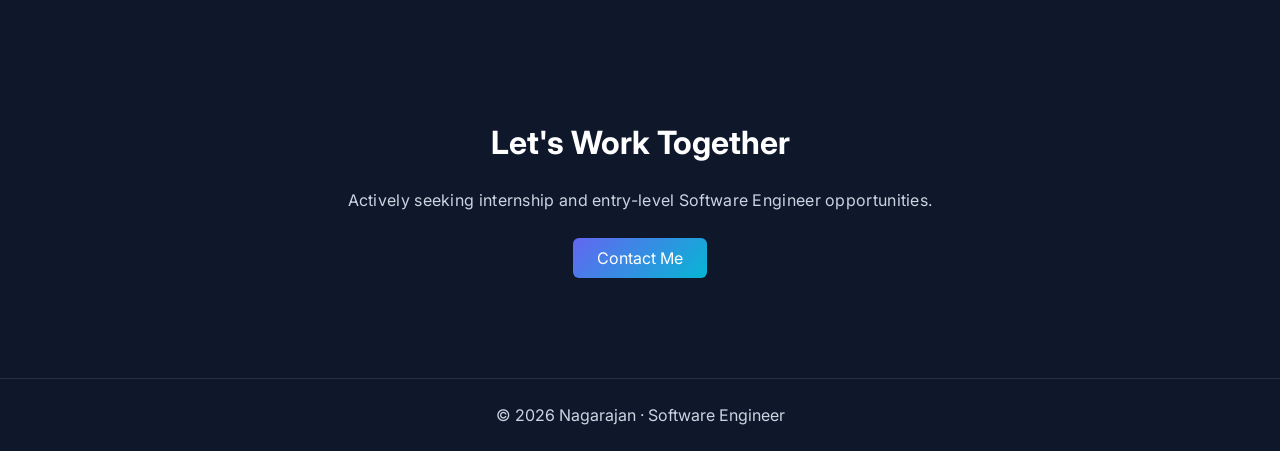
==== commit 5b2410a8: "Refactor HTML and CSS for better layout and design Updated styles for improved readability and respo" ====
--- a/index.html
+++ b/index.html
@@ -14,7 +14,6 @@
   --card: rgba(255,255,255,0.05);
   --border: rgba(255,255,255,0.1);
   --text: #ffffff;
-  --muted: #94a3b8;
   --accent: #6366f1;
   --gradient: linear-gradient(135deg,#6366f1,#06b6d4);
 }
@@ -38,7 +37,7 @@
 }
 
 .nav-link {
-  color: var(--muted) !important;
+  color: #cbd5e1 !important;
 }
 
 .nav-link:hover {
@@ -72,11 +71,14 @@
   padding: 100px 0;
 }
 
-/* Paragraph Hover Effect */
+/* Paragraph Styling - Brighter */
 p {
-  color: var(--muted);
+  color: #cbd5e1;
   transition: all 0.3s ease;
   cursor: default;
+  line-height: 1.7;
+  font-weight: 400;
+  letter-spacing: 0.3px;
 }
 
 p:hover {
@@ -128,7 +130,14 @@
 /* Footer */
 footer {
   border-top: 1px solid var(--border);
-  color: var(--muted);
+  color: #cbd5e1;
+}
+
+/* Responsive */
+@media(max-width:768px){
+  .hero {
+    padding: 120px 0 100px 0;
+  }
 }
 </style>
 </head>
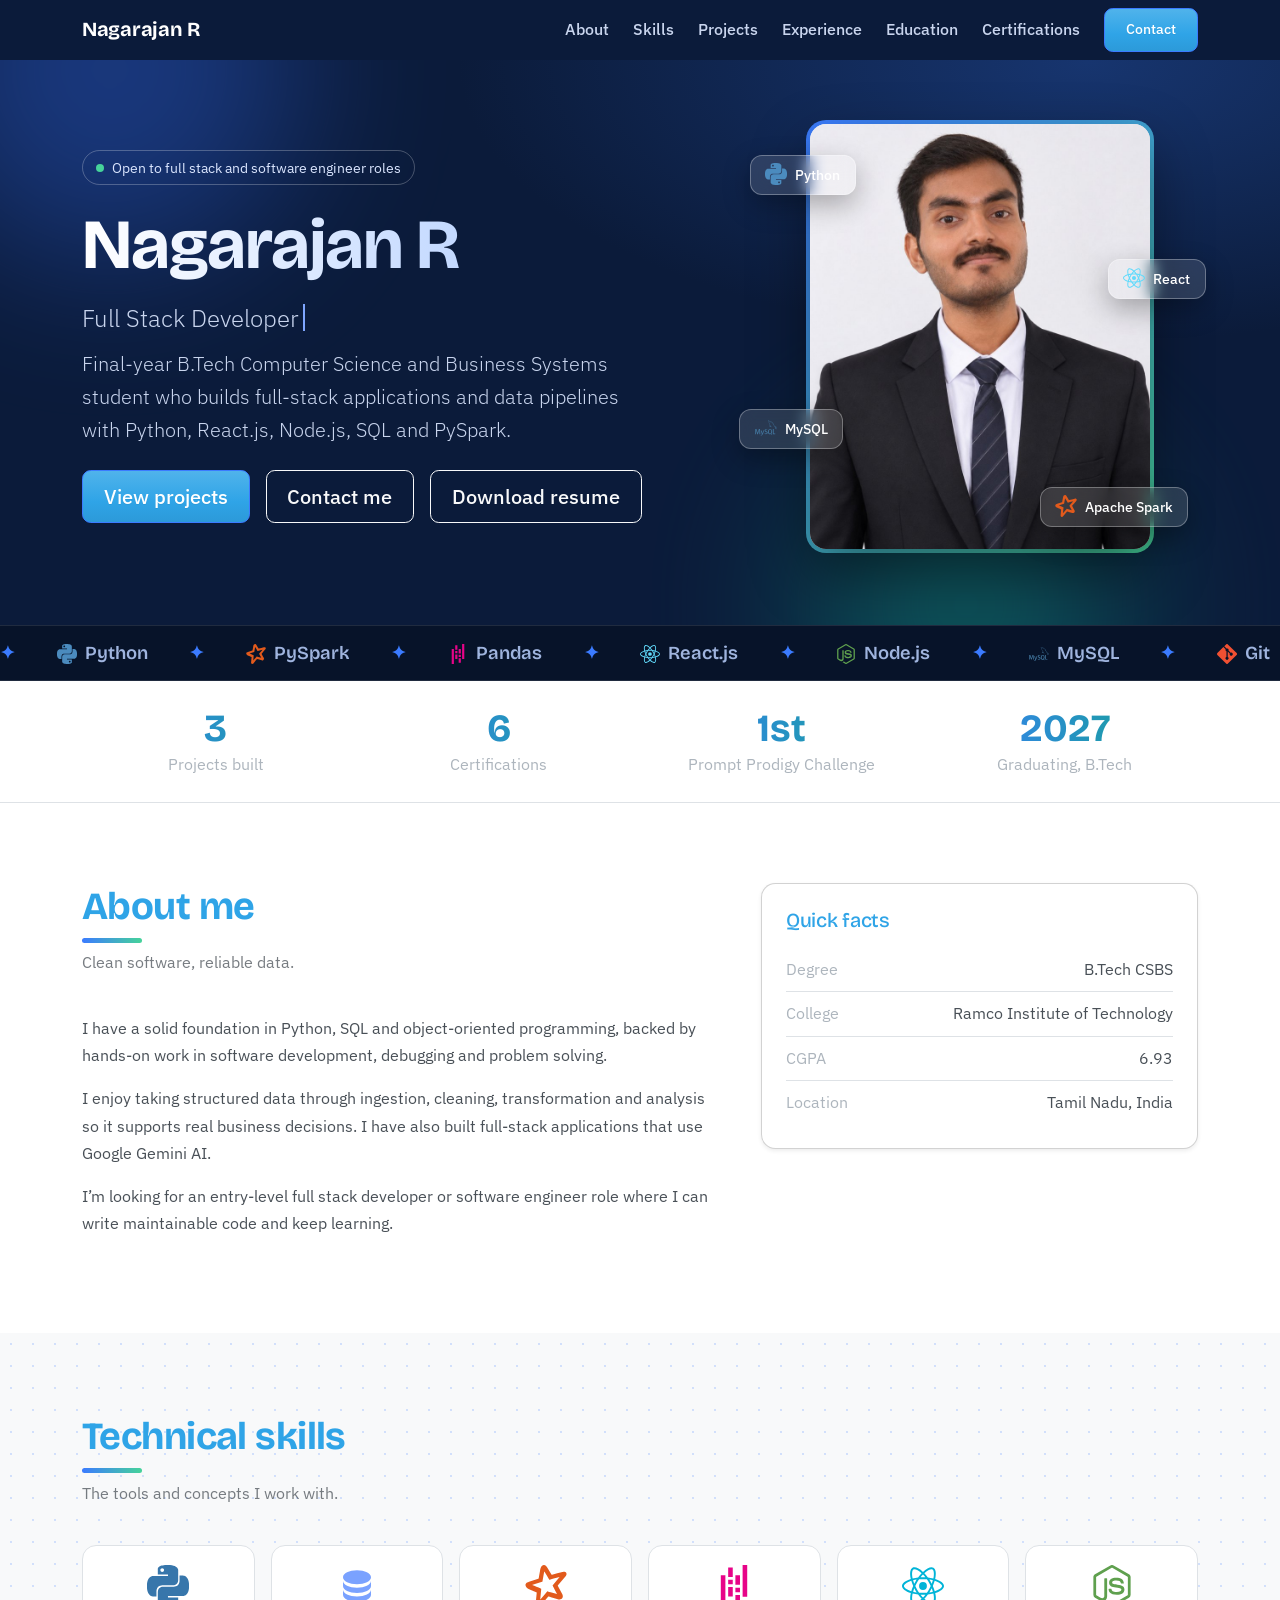
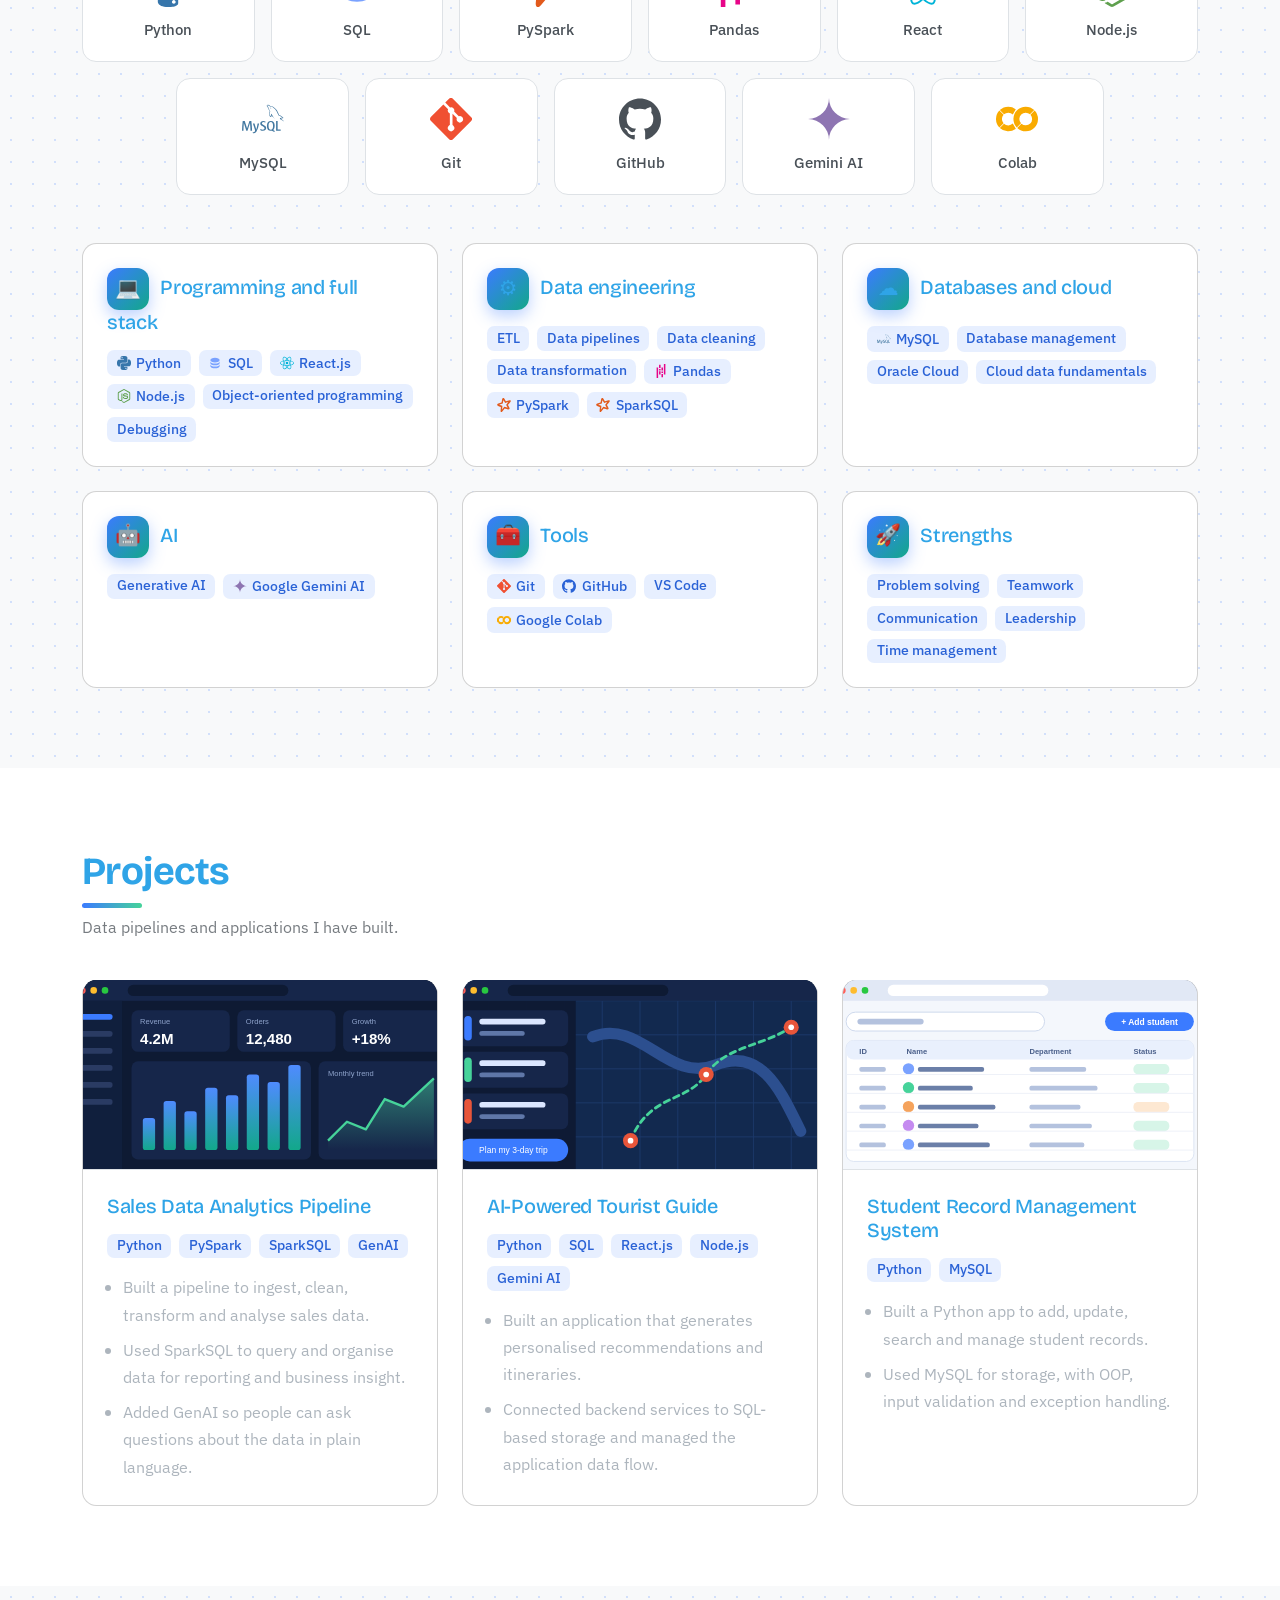
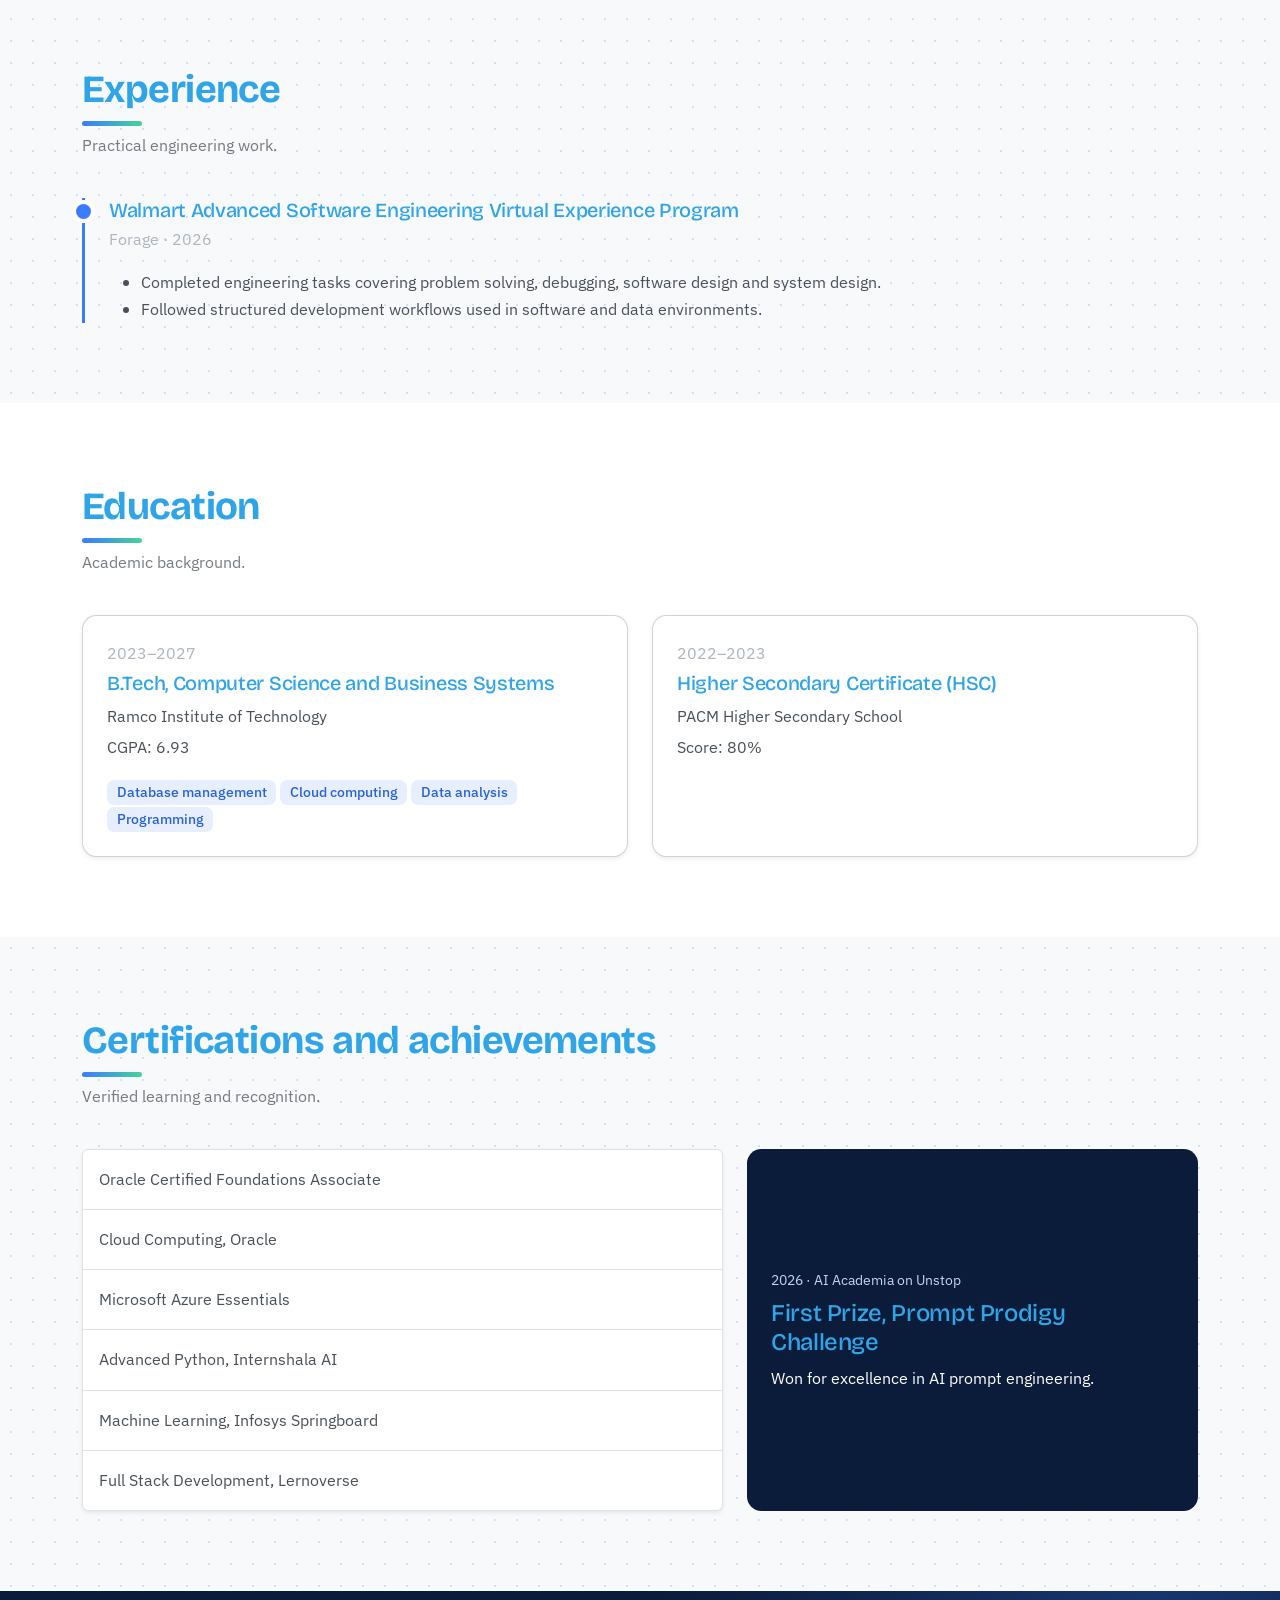
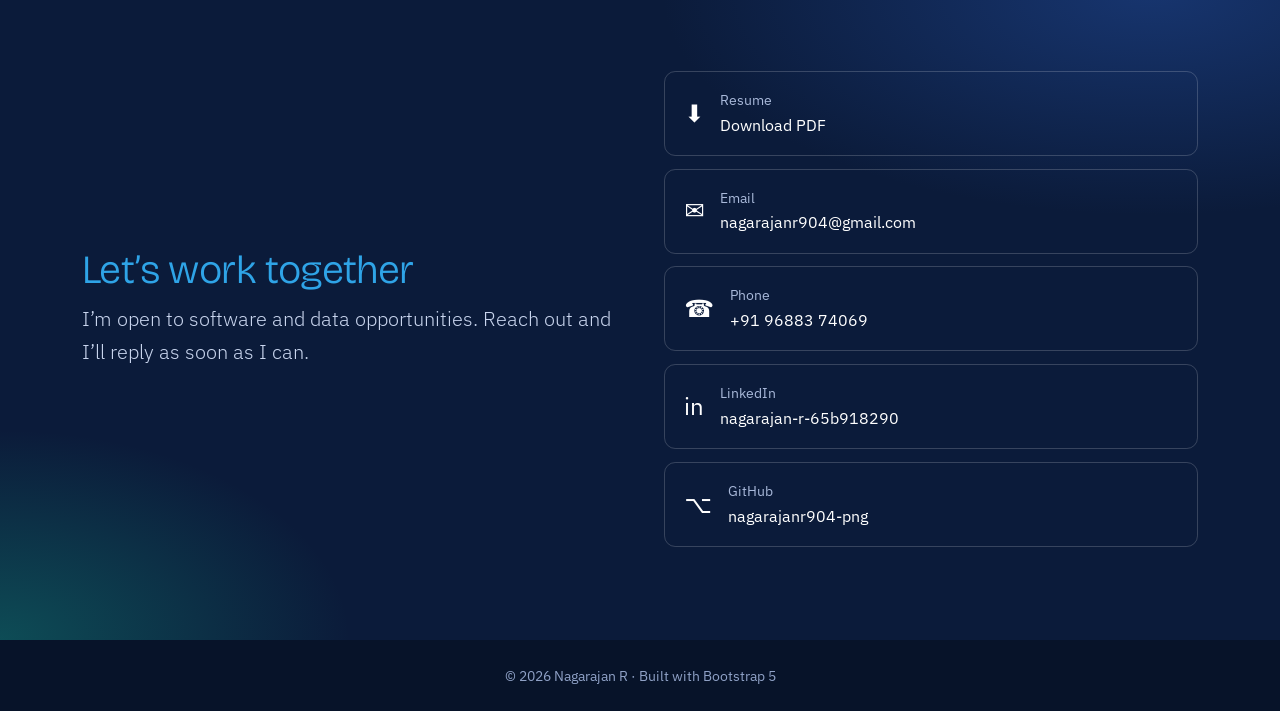
==== commit 393f2f4d: "Add files via upload" ====
--- a/index.html
+++ b/index.html
@@ -1,275 +1,221 @@
-<!DOCTYPE html>
-<html lang="en">
-<head>
-<meta charset="UTF-8">
-<meta name="viewport" content="width=device-width, initial-scale=1.0">
-<title>Nagarajan | Software Engineer</title>
-
-<link href="https://cdn.jsdelivr.net/npm/bootstrap@5.3.2/dist/css/bootstrap.min.css" rel="stylesheet">
-<link href="https://fonts.googleapis.com/css2?family=Inter:wght@400;500;600;700;800&display=swap" rel="stylesheet">
-
-<style>
-:root {
-  --bg: #0f172a;
-  --card: rgba(255,255,255,0.05);
-  --border: rgba(255,255,255,0.1);
-  --text: #ffffff;
-  --accent: #6366f1;
-  --gradient: linear-gradient(135deg,#6366f1,#06b6d4);
-}
-
-body {
-  font-family: 'Inter', sans-serif;
-  background: var(--bg);
-  color: var(--text);
-  scroll-behavior: smooth;
-}
-
-/* Navbar */
-.navbar {
-  backdrop-filter: blur(12px);
-  background: rgba(15,23,42,0.85);
-}
-
-.navbar-brand {
-  font-weight:700;
-  color:white !important;
-}
-
-.nav-link {
-  color: #cbd5e1 !important;
-}
-
-.nav-link:hover {
-  color: white !important;
-}
-
-/* Hero */
-.hero {
-  padding: 150px 0 120px 0;
-}
-
-.gradient-text {
-  background: var(--gradient);
-  -webkit-background-clip: text;
-  -webkit-text-fill-color: transparent;
-}
-
-.btn-gradient {
-  background: var(--gradient);
-  border: none;
-  color: white;
-  transition: 0.3s;
-}
-
-.btn-gradient:hover {
-  transform: translateY(-3px);
-}
-
-/* Section */
-.section {
-  padding: 100px 0;
-}
-
-/* Paragraph Styling - Brighter */
-p {
-  color: #cbd5e1;
-  transition: all 0.3s ease;
-  cursor: default;
-  line-height: 1.7;
-  font-weight: 400;
-  letter-spacing: 0.3px;
-}
-
-p:hover {
-  color: #ffffff;
-  transform: translateX(5px);
-}
-
-/* Cards */
-.card-custom {
-  background: var(--card);
-  border: 1px solid var(--border);
-  border-radius: 16px;
-  padding: 30px;
-  height: 100%;
-  transition: 0.3s;
-}
-
-.card-custom:hover {
-  transform: translateY(-6px);
-  border-color: var(--accent);
-}
-
-/* Skills */
-.skill-bar {
-  background: var(--border);
-  border-radius: 10px;
-  overflow: hidden;
-  height: 8px;
-  margin-bottom: 20px;
-}
-
-.skill-fill {
-  height: 8px;
-  background: var(--gradient);
-}
-
-/* Scroll Animation */
-.hidden {
-  opacity: 0;
-  transform: translateY(30px);
-  transition: all 0.8s ease;
-}
-
-.show {
-  opacity: 1;
-  transform: translateY(0);
-}
-
-/* Footer */
-footer {
-  border-top: 1px solid var(--border);
-  color: #cbd5e1;
-}
-
-/* Responsive */
-@media(max-width:768px){
-  .hero {
-    padding: 120px 0 100px 0;
-  }
-}
-</style>
-</head>
-
-<body>
-
-<!-- NAVBAR -->
-<nav class="navbar navbar-expand-lg navbar-dark fixed-top">
-  <div class="container">
-    <a class="navbar-brand" href="#">Nagarajan</a>
-    <button class="navbar-toggler" type="button" data-bs-toggle="collapse" data-bs-target="#nav">
-      <span class="navbar-toggler-icon"></span>
-    </button>
-    <div class="collapse navbar-collapse justify-content-end" id="nav">
-      <ul class="navbar-nav">
-        <li class="nav-item"><a class="nav-link" href="#about">About</a></li>
-        <li class="nav-item"><a class="nav-link" href="#skills">Skills</a></li>
-        <li class="nav-item"><a class="nav-link" href="#projects">Projects</a></li>
-        <li class="nav-item"><a class="nav-link" href="#contact">Contact</a></li>
-      </ul>
-    </div>
-  </div>
-</nav>
-
-<!-- HERO -->
-<section class="hero" id="about">
-  <div class="container hidden">
-    <h1 class="fw-bold display-5 mb-4">
-      Hi, I'm Nagarajan 👋 <br>
-      <span class="gradient-text">Full-Stack Developer</span>
-    </h1>
-
-    <p class="mb-4" style="max-width:700px;">
-      Third-year Computer Science student focused on developing scalable,
-      high-performance full-stack applications using modern technologies.
-      Passionate about system design, clean architecture, and writing maintainable code.
-    </p>
-
-    <a href="#projects" class="btn btn-gradient px-4 py-2 me-3">View Work</a>
-    <a href="#" class="btn btn-outline-light px-4 py-2">Resume</a>
-  </div>
-</section>
-
-<!-- SKILLS -->
-<section class="section" id="skills">
-  <div class="container hidden">
-    <h2 class="fw-bold mb-5">Technical Expertise</h2>
-
-    <h6>Frontend (HTML, CSS, Bootstrap, SASS, React)</h6>
-    <div class="skill-bar"><div class="skill-fill" style="width:90%"></div></div>
-
-    <h6>JavaScript</h6>
-    <div class="skill-bar"><div class="skill-fill" style="width:85%"></div></div>
-
-    <h6>Node.js & Express</h6>
-    <div class="skill-bar"><div class="skill-fill" style="width:80%"></div></div>
-
-    <h6>Python</h6>
-    <div class="skill-bar"><div class="skill-fill" style="width:75%"></div></div>
-
-    <h6>MongoDB & SQL</h6>
-    <div class="skill-bar"><div class="skill-fill" style="width:80%"></div></div>
-  </div>
-</section>
-
-<!-- PROJECTS -->
-<section class="section" id="projects">
-  <div class="container">
-    <h2 class="fw-bold mb-5 hidden">Featured Projects</h2>
-    <div class="row g-4">
-
-      <div class="col-md-6 col-lg-4 hidden">
-        <div class="card-custom">
-          <h5>E-Commerce Platform</h5>
-          <p>
-            Full-stack MERN application with authentication, product management,
-            secure payments, and admin dashboard.
-          </p>
-        </div>
-      </div>
-
-      <div class="col-md-6 col-lg-4 hidden">
-        <div class="card-custom">
-          <h5>Task Manager API</h5>
-          <p>
-            RESTful backend system with JWT authentication and MongoDB integration.
-          </p>
-        </div>
-      </div>
-
-      <div class="col-md-6 col-lg-4 hidden">
-        <div class="card-custom">
-          <h5>Student Portal System</h5>
-          <p>
-            Role-based full-stack academic management platform with secure database design.
-          </p>
-        </div>
-      </div>
-
-    </div>
-  </div>
-</section>
-
-<!-- CONTACT -->
-<section class="section text-center" id="contact">
-  <div class="container hidden">
-    <h2 class="fw-bold mb-4">Let's Work Together</h2>
-    <p class="mb-4">
-      Actively seeking internship and entry-level Software Engineer opportunities.
-    </p>
-    <a href="mailto:your@email.com" class="btn btn-gradient px-4 py-2">
-      Contact Me
-    </a>
-  </div>
-</section>
-
-<footer class="py-4 text-center">
-  © 2026 Nagarajan · Software Engineer
-</footer>
-
-<script src="https://cdn.jsdelivr.net/npm/bootstrap@5.3.2/dist/js/bootstrap.bundle.min.js"></script>
-
-<script>
-const observer = new IntersectionObserver(entries => {
-  entries.forEach(entry => {
-    if(entry.isIntersecting){
-      entry.target.classList.add("show");
-    }
-  });
-});
-document.querySelectorAll(".hidden").forEach(el => observer.observe(el));
-</script>
-
-</body>
-</html>
+<!DOCTYPE html>
+<html lang="en" data-bs-theme="light">
+<head>
+<meta charset="utf-8">
+<meta name="viewport" content="width=device-width, initial-scale=1, viewport-fit=cover">
+<title>Nagarajan R – Full Stack Developer & Software Engineer</title>
+<link href="https://fonts.googleapis.com/css2?family=Bricolage+Grotesque:opsz,wght@12..96,600;12..96,700&family=IBM+Plex+Sans:wght@400;500&display=swap" rel="stylesheet">
+<style>@charset "UTF-8";/*!
+ * Bootswatch v5.3.2 (https://bootswatch.com)
+ * Theme: cerulean
+ * Copyright 2012-2023 Thomas Park
+ * Licensed under MIT
+ * Based on Bootstrap
+*//*!
+ * Bootstrap  v5.3.2 (https://getbootstrap.com/)
+ * Copyright 2011-2023 The Bootstrap Authors
+ * Licensed under MIT (https://github.com/twbs/bootstrap/blob/main/LICENSE)
+ */:root,[data-bs-theme=light]{--bs-blue:#033c73;--bs-indigo:#6610f2;--bs-purple:#6f42c1;--bs-pink:#e83e8c;--bs-red:#c71c22;--bs-orange:#fd7e14;--bs-yellow:#dd5600;--bs-green:#73a839;--bs-teal:#20c997;--bs-cyan:#2fa4e7;--bs-black:#000;--bs-white:#fff;--bs-gray:#868e96;--bs-gray-dark:#343a40;--bs-gray-100:#f8f9fa;--bs-gray-200:#e9ecef;--bs-gray-300:#dee2e6;--bs-gray-400:#ced4da;--bs-gray-500:#adb5bd;--bs-gray-600:#868e96;--bs-gray-700:#495057;--bs-gray-800:#343a40;--bs-gray-900:#212529;--bs-primary:#2fa4e7;--bs-secondary:#e9ecef;--bs-success:#73a839;--bs-info:#033c73;--bs-warning:#dd5600;--bs-danger:#c71c22;--bs-light:#f8f9fa;--bs-dark:#343a40;--bs-primary-rgb:47,164,231;--bs-secondary-rgb:233,236,239;--bs-success-rgb:115,168,57;--bs-info-rgb:3,60,115;--bs-warning-rgb:221,86,0;--bs-danger-rgb:199,28,34;--bs-light-rgb:248,249,250;--bs-dark-rgb:52,58,64;--bs-primary-text-emphasis:#13425c;--bs-secondary-text-emphasis:#5d5e60;--bs-success-text-emphasis:#2e4317;--bs-info-text-emphasis:#01182e;--bs-warning-text-emphasis:#582200;--bs-danger-text-emphasis:#500b0e;--bs-light-text-emphasis:#495057;--bs-dark-text-emphasis:#495057;--bs-primary-bg-subtle:#d5edfa;--bs-secondary-bg-subtle:#fbfbfc;--bs-success-bg-subtle:#e3eed7;--bs-info-bg-subtle:#cdd8e3;--bs-warning-bg-subtle:#f8ddcc;--bs-danger-bg-subtle:#f4d2d3;--bs-light-bg-subtle:#fcfcfd;--bs-dark-bg-subtle:#ced4da;--bs-primary-border-subtle:#acdbf5;--bs-secondary-border-subtle:#f6f7f9;--bs-success-border-subtle:#c7dcb0;--bs-info-border-subtle:#9ab1c7;--bs-warning-border-subtle:#f1bb99;--bs-danger-border-subtle:#e9a4a7;--bs-light-border-subtle:#e9ecef;--bs-dark-border-subtle:#adb5bd;--bs-white-rgb:255,255,255;--bs-black-rgb:0,0,0;--bs-font-sans-serif:system-ui,-apple-system,"Segoe UI",Roboto,"Helvetica Neue","Noto Sans","Liberation Sans",Arial,sans-serif,"Apple Color Emoji","Segoe UI Emoji","Segoe UI Symbol","Noto Color Emoji";--bs-font-monospace:SFMono-Regular,Menlo,Monaco,Consolas,"Liberation Mono","Courier New",monospace;--bs-gradient:linear-gradient(180deg, rgba(255, 255, 255, 0.15), rgba(255, 255, 255, 0));--bs-body-font-family:var(--bs-font-sans-serif);--bs-body-font-size:1rem;--bs-body-font-weight:400;--bs-body-line-height:1.5;--bs-body-color:#495057;--bs-body-color-rgb:73,80,87;--bs-body-bg:#fff;--bs-body-bg-rgb:255,255,255;--bs-emphasis-color:#000;--bs-emphasis-color-rgb:0,0,0;--bs-secondary-color:rgba(73, 80, 87, 0.75);--bs-secondary-color-rgb:73,80,87;--bs-secondary-bg:#e9ecef;--bs-secondary-bg-rgb:233,236,239;--bs-tertiary-color:rgba(73, 80, 87, 0.5);--bs-tertiary-color-rgb:73,80,87;--bs-tertiary-bg:#f8f9fa;--bs-tertiary-bg-rgb:248,249,250;--bs-heading-color:#2fa4e7;--bs-link-color:#2fa4e7;--bs-link-color-rgb:47,164,231;--bs-link-decoration:underline;--bs-link-hover-color:#2683b9;--bs-link-hover-color-rgb:38,131,185;--bs-code-color:#e83e8c;--bs-highlight-color:#495057;--bs-highlight-bg:#f8ddcc;--bs-border-width:1px;--bs-border-style:solid;--bs-border-color:#dee2e6;--bs-border-color-translucent:rgba(0, 0, 0, 0.175);--bs-border-radius:0.375rem;--bs-border-radius-sm:0.25rem;--bs-border-radius-lg:0.5rem;--bs-border-radius-xl:1rem;--bs-border-radius-xxl:2rem;--bs-border-radius-2xl:var(--bs-border-radius-xxl);--bs-border-radius-pill:50rem;--bs-box-shadow:0 0.5rem 1rem rgba(0, 0, 0, 0.15);--bs-box-shadow-sm:0 0.125rem 0.25rem rgba(0, 0, 0, 0.075);--bs-box-shadow-lg:0 1rem 3rem rgba(0, 0, 0, 0.175);--bs-box-shadow-inset:inset 0 1px 2px rgba(0, 0, 0, 0.075);--bs-focus-ring-width:0.25rem;--bs-focus-ring-opacity:0.25;--bs-focus-ring-color:rgba(47, 164, 231, 0.25);--bs-form-valid-color:#73a839;--bs-form-valid-border-color:#73a839;--bs-form-invalid-color:#c71c22;--bs-form-invalid-border-color:#c71c22}[data-bs-theme=dark]{color-scheme:dark;--bs-body-color:#dee2e6;--bs-body-color-rgb:222,226,230;--bs-body-bg:#212529;--bs-body-bg-rgb:33,37,41;--bs-emphasis-color:#fff;--bs-emphasis-color-rgb:255,255,255;--bs-secondary-color:rgba(222, 226, 230, 0.75);--bs-secondary-color-rgb:222,226,230;--bs-secondary-bg:#343a40;--bs-secondary-bg-rgb:52,58,64;--bs-tertiary-color:rgba(222, 226, 230, 0.5);--bs-tertiary-color-rgb:222,226,230;--bs-tertiary-bg:#2b3035;--bs-tertiary-bg-rgb:43,48,53;--bs-primary-text-emphasis:#82c8f1;--bs-secondary-text-emphasis:#f2f4f5;--bs-success-text-emphasis:#abcb88;--bs-info-text-emphasis:#688aab;--bs-warning-text-emphasis:#eb9a66;--bs-danger-text-emphasis:#dd777a;--bs-light-text-emphasis:#f8f9fa;--bs-dark-text-emphasis:#dee2e6;--bs-primary-bg-subtle:#09212e;--bs-secondary-bg-subtle:#2f2f30;--bs-success-bg-subtle:#17220b;--bs-info-bg-subtle:#010c17;--bs-warning-bg-subtle:#2c1100;--bs-danger-bg-subtle:#280607;--bs-light-bg-subtle:#343a40;--bs-dark-bg-subtle:#1a1d20;--bs-primary-border-subtle:#1c628b;--bs-secondary-border-subtle:#8c8e8f;--bs-success-border-subtle:#456522;--bs-info-border-subtle:#022445;--bs-warning-border-subtle:#853400;--bs-danger-border-subtle:#771114;--bs-light-border-subtle:#495057;--bs-dark-border-subtle:#343a40;--bs-heading-color:inherit;--bs-link-color:#82c8f1;--bs-link-hover-color:#9bd3f4;--bs-link-color-rgb:130,200,241;--bs-link-hover-color-rgb:155,211,244;--bs-code-color:#f18bba;--bs-highlight-color:#dee2e6;--bs-highlight-bg:#582200;--bs-border-color:#495057;--bs-border-color-translucent:rgba(255, 255, 255, 0.15);--bs-form-valid-color:#abcb88;--bs-form-valid-border-color:#abcb88;--bs-form-invalid-color:#dd777a;--bs-form-invalid-border-color:#dd777a}*,::after,::before{box-sizing:border-box}@media (prefers-reduced-motion:no-preference){:root{scroll-behavior:smooth}}body{margin:0;font-family:var(--bs-body-font-family);font-size:var(--bs-body-font-size);font-weight:var(--bs-body-font-weight);line-height:var(--bs-body-line-height);color:var(--bs-body-color);text-align:var(--bs-body-text-align);background-color:var(--bs-body-bg);-webkit-text-size-adjust:100%;-webkit-tap-highlight-color:transparent}hr{margin:1rem 0;color:inherit;border:0;border-top:var(--bs-border-width) solid;opacity:.25}.h1,.h2,.h3,.h4,.h5,.h6,h1,h2,h3,h4,h5,h6{margin-top:0;margin-bottom:.5rem;font-weight:500;line-height:1.2;color:var(--bs-heading-color)}.h1,h1{font-size:calc(1.375rem + 1.5vw)}@media (min-width:1200px){.h1,h1{font-size:2.5rem}}.h2,h2{font-size:calc(1.325rem + .9vw)}@media (min-width:1200px){.h2,h2{font-size:2rem}}.h3,h3{font-size:calc(1.3rem + .6vw)}@media (min-width:1200px){.h3,h3{font-size:1.75rem}}.h4,h4{font-size:calc(1.275rem + .3vw)}@media (min-width:1200px){.h4,h4{font-size:1.5rem}}.h5,h5{font-size:1.25rem}.h6,h6{font-size:1rem}p{margin-top:0;margin-bottom:1rem}abbr[title]{-webkit-text-decoration:underline dotted;text-decoration:underline dotted;cursor:help;-webkit-text-decoration-skip-ink:none;text-decoration-skip-ink:none}address{margin-bottom:1rem;font-style:normal;line-height:inherit}ol,ul{padding-left:2rem}dl,ol,ul{margin-top:0;margin-bottom:1rem}ol ol,ol ul,ul ol,ul ul{margin-bottom:0}dt{font-weight:700}dd{margin-bottom:.5rem;margin-left:0}blockquote{margin:0 0 1rem}b,strong{font-weight:bolder}.small,small{font-size:.875em}.mark,mark{padding:.1875em;color:var(--bs-highlight-color);background-color:var(--bs-highlight-bg)}sub,sup{position:relative;font-size:.75em;line-height:0;vertical-align:baseline}sub{bottom:-.25em}sup{top:-.5em}a{color:rgba(var(--bs-link-color-rgb),var(--bs-link-opacity,1));text-decoration:underline}a:hover{--bs-link-color-rgb:var(--bs-link-hover-color-rgb)}a:not([href]):not([class]),a:not([href]):not([class]):hover{color:inherit;text-decoration:none}code,kbd,pre,samp{font-family:var(--bs-font-monospace);font-size:1em}pre{display:block;margin-top:0;margin-bottom:1rem;overflow:auto;font-size:.875em}pre code{font-size:inherit;color:inherit;word-break:normal}code{font-size:.875em;color:var(--bs-code-color);word-wrap:break-word}a>code{color:inherit}kbd{padding:.1875rem .375rem;font-size:.875em;color:var(--bs-body-bg);background-color:var(--bs-body-color);border-radius:.25rem}kbd kbd{padding:0;font-size:1em}figure{margin:0 0 1rem}img,svg{vertical-align:middle}table{caption-side:bottom;border-collapse:collapse}caption{padding-top:.5rem;padding-bottom:.5rem;color:var(--bs-secondary-color);text-align:left}th{text-align:inherit;text-align:-webkit-match-parent}tbody,td,tfoot,th,thead,tr{border-color:inherit;border-style:solid;border-width:0}label{display:inline-block}button{border-radius:0}button:focus:not(:focus-visible){outline:0}button,input,optgroup,select,textarea{margin:0;font-family:inherit;font-size:inherit;line-height:inherit}button,select{text-transform:none}[role=button]{cursor:pointer}select{word-wrap:normal}select:disabled{opacity:1}[list]:not([type=date]):not([type=datetime-local]):not([type=month]):not([type=week]):not([type=time])::-webkit-calendar-picker-indicator{display:none!important}[type=button],[type=reset],[type=submit],button{-webkit-appearance:button}[type=button]:not(:disabled),[type=reset]:not(:disabled),[type=submit]:not(:disabled),button:not(:disabled){cursor:pointer}::-moz-focus-inner{padding:0;border-style:none}textarea{resize:vertical}fieldset{min-width:0;padding:0;margin:0;border:0}legend{float:left;width:100%;padding:0;margin-bottom:.5rem;font-size:calc(1.275rem + .3vw);line-height:inherit}@media (min-width:1200px){legend{font-size:1.5rem}}legend+*{clear:left}::-webkit-datetime-edit-day-field,::-webkit-datetime-edit-fields-wrapper,::-webkit-datetime-edit-hour-field,::-webkit-datetime-edit-minute,::-webkit-datetime-edit-month-field,::-webkit-datetime-edit-text,::-webkit-datetime-edit-year-field{padding:0}::-webkit-inner-spin-button{height:auto}[type=search]{-webkit-appearance:textfield;outline-offset:-2px}::-webkit-search-decoration{-webkit-appearance:none}::-webkit-color-swatch-wrapper{padding:0}::-webkit-file-upload-button{font:inherit;-webkit-appearance:button}::file-selector-button{font:inherit;-webkit-appearance:button}output{display:inline-block}iframe{border:0}summary{display:list-item;cursor:pointer}progress{vertical-align:baseline}[hidden]{display:none!important}.lead{font-size:1.25rem;font-weight:300}.display-1{font-size:calc(1.625rem + 4.5vw);font-weight:300;line-height:1.2}@media (min-width:1200px){.display-1{font-size:5rem}}.display-2{font-size:calc(1.575rem + 3.9vw);font-weight:300;line-height:1.2}@media (min-width:1200px){.display-2{font-size:4.5rem}}.display-3{font-size:calc(1.525rem + 3.3vw);font-weight:300;line-height:1.2}@media (min-width:1200px){.display-3{font-size:4rem}}.display-4{font-size:calc(1.475rem + 2.7vw);font-weight:300;line-height:1.2}@media (min-width:1200px){.display-4{font-size:3.5rem}}.display-5{font-size:calc(1.425rem + 2.1vw);font-weight:300;line-height:1.2}@media (min-width:1200px){.display-5{font-size:3rem}}.display-6{font-size:calc(1.375rem + 1.5vw);font-weight:300;line-height:1.2}@media (min-width:1200px){.display-6{font-size:2.5rem}}.list-unstyled{padding-left:0;list-style:none}.list-inline{padding-left:0;list-style:none}.list-inline-item{display:inline-block}.list-inline-item:not(:last-child){margin-right:.5rem}.initialism{font-size:.875em;text-transform:uppercase}.blockquote{margin-bottom:1rem;font-size:1.25rem}.blockquote>:last-child{margin-bottom:0}.blockquote-footer{margin-top:-1rem;margin-bottom:1rem;font-size:.875em;color:#868e96}.blockquote-footer::before{content:"— "}.img-fluid{max-width:100%;height:auto}.img-thumbnail{padding:.25rem;background-color:var(--bs-body-bg);border:var(--bs-border-width) solid var(--bs-border-color);border-radius:var(--bs-border-radius);max-width:100%;height:auto}.figure{display:inline-block}.figure-img{margin-bottom:.5rem;line-height:1}.figure-caption{font-size:.875em;color:var(--bs-secondary-color)}.container,.container-fluid,.container-lg,.container-md,.container-sm,.container-xl,.container-xxl{--bs-gutter-x:1.5rem;--bs-gutter-y:0;width:100%;padding-right:calc(var(--bs-gutter-x) * .5);padding-left:calc(var(--bs-gutter-x) * .5);margin-right:auto;margin-left:auto}@media (min-width:576px){.container,.container-sm{max-width:540px}}@media (min-width:768px){.container,.container-md,.container-sm{max-width:720px}}@media (min-width:992px){.container,.container-lg,.container-md,.container-sm{max-width:960px}}@media (min-width:1200px){.container,.container-lg,.container-md,.container-sm,.container-xl{max-width:1140px}}@media (min-width:1400px){.container,.container-lg,.container-md,.container-sm,.container-xl,.container-xxl{max-width:1320px}}:root{--bs-breakpoint-xs:0;--bs-breakpoint-sm:576px;--bs-breakpoint-md:768px;--bs-breakpoint-lg:992px;--bs-breakpoint-xl:1200px;--bs-breakpoint-xxl:1400px}.row{--bs-gutter-x:1.5rem;--bs-gutter-y:0;display:flex;flex-wrap:wrap;margin-top:calc(-1 * var(--bs-gutter-y));margin-right:calc(-.5 * var(--bs-gutter-x));margin-left:calc(-.5 * var(--bs-gutter-x))}.row>*{flex-shrink:0;width:100%;max-width:100%;padding-right:calc(var(--bs-gutter-x) * .5);padding-left:calc(var(--bs-gutter-x) * .5);margin-top:var(--bs-gutter-y)}.col{flex:1 0 0%}.row-cols-auto>*{flex:0 0 auto;width:auto}.row-cols-1>*{flex:0 0 auto;width:100%}.row-cols-2>*{flex:0 0 auto;width:50%}.row-cols-3>*{flex:0 0 auto;width:33.33333333%}.row-cols-4>*{flex:0 0 auto;width:25%}.row-cols-5>*{flex:0 0 auto;width:20%}.row-cols-6>*{flex:0 0 auto;width:16.66666667%}.col-auto{flex:0 0 auto;width:auto}.col-1{flex:0 0 auto;width:8.33333333%}.col-2{flex:0 0 auto;width:16.66666667%}.col-3{flex:0 0 auto;width:25%}.col-4{flex:0 0 auto;width:33.33333333%}.col-5{flex:0 0 auto;width:41.66666667%}.col-6{flex:0 0 auto;width:50%}.col-7{flex:0 0 auto;width:58.33333333%}.col-8{flex:0 0 auto;width:66.66666667%}.col-9{flex:0 0 auto;width:75%}.col-10{flex:0 0 auto;width:83.33333333%}.col-11{flex:0 0 auto;width:91.66666667%}.col-12{flex:0 0 auto;width:100%}.offset-1{margin-left:8.33333333%}.offset-2{margin-left:16.66666667%}.offset-3{margin-left:25%}.offset-4{margin-left:33.33333333%}.offset-5{margin-left:41.66666667%}.offset-6{margin-left:50%}.offset-7{margin-left:58.33333333%}.offset-8{margin-left:66.66666667%}.offset-9{margin-left:75%}.offset-10{margin-left:83.33333333%}.offset-11{margin-left:91.66666667%}.g-0,.gx-0{--bs-gutter-x:0}.g-0,.gy-0{--bs-gutter-y:0}.g-1,.gx-1{--bs-gutter-x:0.25rem}.g-1,.gy-1{--bs-gutter-y:0.25rem}.g-2,.gx-2{--bs-gutter-x:0.5rem}.g-2,.gy-2{--bs-gutter-y:0.5rem}.g-3,.gx-3{--bs-gutter-x:1rem}.g-3,.gy-3{--bs-gutter-y:1rem}.g-4,.gx-4{--bs-gutter-x:1.5rem}.g-4,.gy-4{--bs-gutter-y:1.5rem}.g-5,.gx-5{--bs-gutter-x:3rem}.g-5,.gy-5{--bs-gutter-y:3rem}@media (min-width:576px){.col-sm{flex:1 0 0%}.row-cols-sm-auto>*{flex:0 0 auto;width:auto}.row-cols-sm-1>*{flex:0 0 auto;width:100%}.row-cols-sm-2>*{flex:0 0 auto;width:50%}.row-cols-sm-3>*{flex:0 0 auto;width:33.33333333%}.row-cols-sm-4>*{flex:0 0 auto;width:25%}.row-cols-sm-5>*{flex:0 0 auto;width:20%}.row-cols-sm-6>*{flex:0 0 auto;width:16.66666667%}.col-sm-auto{flex:0 0 auto;width:auto}.col-sm-1{flex:0 0 auto;width:8.33333333%}.col-sm-2{flex:0 0 auto;width:16.66666667%}.col-sm-3{flex:0 0 auto;width:25%}.col-sm-4{flex:0 0 auto;width:33.33333333%}.col-sm-5{flex:0 0 auto;width:41.66666667%}.col-sm-6{flex:0 0 auto;width:50%}.col-sm-7{flex:0 0 auto;width:58.33333333%}.col-sm-8{flex:0 0 auto;width:66.66666667%}.col-sm-9{flex:0 0 auto;width:75%}.col-sm-10{flex:0 0 auto;width:83.33333333%}.col-sm-11{flex:0 0 auto;width:91.66666667%}.col-sm-12{flex:0 0 auto;width:100%}.offset-sm-0{margin-left:0}.offset-sm-1{margin-left:8.33333333%}.offset-sm-2{margin-left:16.66666667%}.offset-sm-3{margin-left:25%}.offset-sm-4{margin-left:33.33333333%}.offset-sm-5{margin-left:41.66666667%}.offset-sm-6{margin-left:50%}.offset-sm-7{margin-left:58.33333333%}.offset-sm-8{margin-left:66.66666667%}.offset-sm-9{margin-left:75%}.offset-sm-10{margin-left:83.33333333%}.offset-sm-11{margin-left:91.66666667%}.g-sm-0,.gx-sm-0{--bs-gutter-x:0}.g-sm-0,.gy-sm-0{--bs-gutter-y:0}.g-sm-1,.gx-sm-1{--bs-gutter-x:0.25rem}.g-sm-1,.gy-sm-1{--bs-gutter-y:0.25rem}.g-sm-2,.gx-sm-2{--bs-gutter-x:0.5rem}.g-sm-2,.gy-sm-2{--bs-gutter-y:0.5rem}.g-sm-3,.gx-sm-3{--bs-gutter-x:1rem}.g-sm-3,.gy-sm-3{--bs-gutter-y:1rem}.g-sm-4,.gx-sm-4{--bs-gutter-x:1.5rem}.g-sm-4,.gy-sm-4{--bs-gutter-y:1.5rem}.g-sm-5,.gx-sm-5{--bs-gutter-x:3rem}.g-sm-5,.gy-sm-5{--bs-gutter-y:3rem}}@media (min-width:768px){.col-md{flex:1 0 0%}.row-cols-md-auto>*{flex:0 0 auto;width:auto}.row-cols-md-1>*{flex:0 0 auto;width:100%}.row-cols-md-2>*{flex:0 0 auto;width:50%}.row-cols-md-3>*{flex:0 0 auto;width:33.33333333%}.row-cols-md-4>*{flex:0 0 auto;width:25%}.row-cols-md-5>*{flex:0 0 auto;width:20%}.row-cols-md-6>*{flex:0 0 auto;width:16.66666667%}.col-md-auto{flex:0 0 auto;width:auto}.col-md-1{flex:0 0 auto;width:8.33333333%}.col-md-2{flex:0 0 auto;width:16.66666667%}.col-md-3{flex:0 0 auto;width:25%}.col-md-4{flex:0 0 auto;width:33.33333333%}.col-md-5{flex:0 0 auto;width:41.66666667%}.col-md-6{flex:0 0 auto;width:50%}.col-md-7{flex:0 0 auto;width:58.33333333%}.col-md-8{flex:0 0 auto;width:66.66666667%}.col-md-9{flex:0 0 auto;width:75%}.col-md-10{flex:0 0 auto;width:83.33333333%}.col-md-11{flex:0 0 auto;width:91.66666667%}.col-md-12{flex:0 0 auto;width:100%}.offset-md-0{margin-left:0}.offset-md-1{margin-left:8.33333333%}.offset-md-2{margin-left:16.66666667%}.offset-md-3{margin-left:25%}.offset-md-4{margin-left:33.33333333%}.offset-md-5{margin-left:41.66666667%}.offset-md-6{margin-left:50%}.offset-md-7{margin-left:58.33333333%}.offset-md-8{margin-left:66.66666667%}.offset-md-9{margin-left:75%}.offset-md-10{margin-left:83.33333333%}.offset-md-11{margin-left:91.66666667%}.g-md-0,.gx-md-0{--bs-gutter-x:0}.g-md-0,.gy-md-0{--bs-gutter-y:0}.g-md-1,.gx-md-1{--bs-gutter-x:0.25rem}.g-md-1,.gy-md-1{--bs-gutter-y:0.25rem}.g-md-2,.gx-md-2{--bs-gutter-x:0.5rem}.g-md-2,.gy-md-2{--bs-gutter-y:0.5rem}.g-md-3,.gx-md-3{--bs-gutter-x:1rem}.g-md-3,.gy-md-3{--bs-gutter-y:1rem}.g-md-4,.gx-md-4{--bs-gutter-x:1.5rem}.g-md-4,.gy-md-4{--bs-gutter-y:1.5rem}.g-md-5,.gx-md-5{--bs-gutter-x:3rem}.g-md-5,.gy-md-5{--bs-gutter-y:3rem}}@media (min-width:992px){.col-lg{flex:1 0 0%}.row-cols-lg-auto>*{flex:0 0 auto;width:auto}.row-cols-lg-1>*{flex:0 0 auto;width:100%}.row-cols-lg-2>*{flex:0 0 auto;width:50%}.row-cols-lg-3>*{flex:0 0 auto;width:33.33333333%}.row-cols-lg-4>*{flex:0 0 auto;width:25%}.row-cols-lg-5>*{flex:0 0 auto;width:20%}.row-cols-lg-6>*{flex:0 0 auto;width:16.66666667%}.col-lg-auto{flex:0 0 auto;width:auto}.col-lg-1{flex:0 0 auto;width:8.33333333%}.col-lg-2{flex:0 0 auto;width:16.66666667%}.col-lg-3{flex:0 0 auto;width:25%}.col-lg-4{flex:0 0 auto;width:33.33333333%}.col-lg-5{flex:0 0 auto;width:41.66666667%}.col-lg-6{flex:0 0 auto;width:50%}.col-lg-7{flex:0 0 auto;width:58.33333333%}.col-lg-8{flex:0 0 auto;width:66.66666667%}.col-lg-9{flex:0 0 auto;width:75%}.col-lg-10{flex:0 0 auto;width:83.33333333%}.col-lg-11{flex:0 0 auto;width:91.66666667%}.col-lg-12{flex:0 0 auto;width:100%}.offset-lg-0{margin-left:0}.offset-lg-1{margin-left:8.33333333%}.offset-lg-2{margin-left:16.66666667%}.offset-lg-3{margin-left:25%}.offset-lg-4{margin-left:33.33333333%}.offset-lg-5{margin-left:41.66666667%}.offset-lg-6{margin-left:50%}.offset-lg-7{margin-left:58.33333333%}.offset-lg-8{margin-left:66.66666667%}.offset-lg-9{margin-left:75%}.offset-lg-10{margin-left:83.33333333%}.offset-lg-11{margin-left:91.66666667%}.g-lg-0,.gx-lg-0{--bs-gutter-x:0}.g-lg-0,.gy-lg-0{--bs-gutter-y:0}.g-lg-1,.gx-lg-1{--bs-gutter-x:0.25rem}.g-lg-1,.gy-lg-1{--bs-gutter-y:0.25rem}.g-lg-2,.gx-lg-2{--bs-gutter-x:0.5rem}.g-lg-2,.gy-lg-2{--bs-gutter-y:0.5rem}.g-lg-3,.gx-lg-3{--bs-gutter-x:1rem}.g-lg-3,.gy-lg-3{--bs-gutter-y:1rem}.g-lg-4,.gx-lg-4{--bs-gutter-x:1.5rem}.g-lg-4,.gy-lg-4{--bs-gutter-y:1.5rem}.g-lg-5,.gx-lg-5{--bs-gutter-x:3rem}.g-lg-5,.gy-lg-5{--bs-gutter-y:3rem}}@media (min-width:1200px){.col-xl{flex:1 0 0%}.row-cols-xl-auto>*{flex:0 0 auto;width:auto}.row-cols-xl-1>*{flex:0 0 auto;width:100%}.row-cols-xl-2>*{flex:0 0 auto;width:50%}.row-cols-xl-3>*{flex:0 0 auto;width:33.33333333%}.row-cols-xl-4>*{flex:0 0 auto;width:25%}.row-cols-xl-5>*{flex:0 0 auto;width:20%}.row-cols-xl-6>*{flex:0 0 auto;width:16.66666667%}.col-xl-auto{flex:0 0 auto;width:auto}.col-xl-1{flex:0 0 auto;width:8.33333333%}.col-xl-2{flex:0 0 auto;width:16.66666667%}.col-xl-3{flex:0 0 auto;width:25%}.col-xl-4{flex:0 0 auto;width:33.33333333%}.col-xl-5{flex:0 0 auto;width:41.66666667%}.col-xl-6{flex:0 0 auto;width:50%}.col-xl-7{flex:0 0 auto;width:58.33333333%}.col-xl-8{flex:0 0 auto;width:66.66666667%}.col-xl-9{flex:0 0 auto;width:75%}.col-xl-10{flex:0 0 auto;width:83.33333333%}.col-xl-11{flex:0 0 auto;width:91.66666667%}.col-xl-12{flex:0 0 auto;width:100%}.offset-xl-0{margin-left:0}.offset-xl-1{margin-left:8.33333333%}.offset-xl-2{margin-left:16.66666667%}.offset-xl-3{margin-left:25%}.offset-xl-4{margin-left:33.33333333%}.offset-xl-5{margin-left:41.66666667%}.offset-xl-6{margin-left:50%}.offset-xl-7{margin-left:58.33333333%}.offset-xl-8{margin-left:66.66666667%}.offset-xl-9{margin-left:75%}.offset-xl-10{margin-left:83.33333333%}.offset-xl-11{margin-left:91.66666667%}.g-xl-0,.gx-xl-0{--bs-gutter-x:0}.g-xl-0,.gy-xl-0{--bs-gutter-y:0}.g-xl-1,.gx-xl-1{--bs-gutter-x:0.25rem}.g-xl-1,.gy-xl-1{--bs-gutter-y:0.25rem}.g-xl-2,.gx-xl-2{--bs-gutter-x:0.5rem}.g-xl-2,.gy-xl-2{--bs-gutter-y:0.5rem}.g-xl-3,.gx-xl-3{--bs-gutter-x:1rem}.g-xl-3,.gy-xl-3{--bs-gutter-y:1rem}.g-xl-4,.gx-xl-4{--bs-gutter-x:1.5rem}.g-xl-4,.gy-xl-4{--bs-gutter-y:1.5rem}.g-xl-5,.gx-xl-5{--bs-gutter-x:3rem}.g-xl-5,.gy-xl-5{--bs-gutter-y:3rem}}@media (min-width:1400px){.col-xxl{flex:1 0 0%}.row-cols-xxl-auto>*{flex:0 0 auto;width:auto}.row-cols-xxl-1>*{flex:0 0 auto;width:100%}.row-cols-xxl-2>*{flex:0 0 auto;width:50%}.row-cols-xxl-3>*{flex:0 0 auto;width:33.33333333%}.row-cols-xxl-4>*{flex:0 0 auto;width:25%}.row-cols-xxl-5>*{flex:0 0 auto;width:20%}.row-cols-xxl-6>*{flex:0 0 auto;width:16.66666667%}.col-xxl-auto{flex:0 0 auto;width:auto}.col-xxl-1{flex:0 0 auto;width:8.33333333%}.col-xxl-2{flex:0 0 auto;width:16.66666667%}.col-xxl-3{flex:0 0 auto;width:25%}.col-xxl-4{flex:0 0 auto;width:33.33333333%}.col-xxl-5{flex:0 0 auto;width:41.66666667%}.col-xxl-6{flex:0 0 auto;width:50%}.col-xxl-7{flex:0 0 auto;width:58.33333333%}.col-xxl-8{flex:0 0 auto;width:66.66666667%}.col-xxl-9{flex:0 0 auto;width:75%}.col-xxl-10{flex:0 0 auto;width:83.33333333%}.col-xxl-11{flex:0 0 auto;width:91.66666667%}.col-xxl-12{flex:0 0 auto;width:100%}.offset-xxl-0{margin-left:0}.offset-xxl-1{margin-left:8.33333333%}.offset-xxl-2{margin-left:16.66666667%}.offset-xxl-3{margin-left:25%}.offset-xxl-4{margin-left:33.33333333%}.offset-xxl-5{margin-left:41.66666667%}.offset-xxl-6{margin-left:50%}.offset-xxl-7{margin-left:58.33333333%}.offset-xxl-8{margin-left:66.66666667%}.offset-xxl-9{margin-left:75%}.offset-xxl-10{margin-left:83.33333333%}.offset-xxl-11{margin-left:91.66666667%}.g-xxl-0,.gx-xxl-0{--bs-gutter-x:0}.g-xxl-0,.gy-xxl-0{--bs-gutter-y:0}.g-xxl-1,.gx-xxl-1{--bs-gutter-x:0.25rem}.g-xxl-1,.gy-xxl-1{--bs-gutter-y:0.25rem}.g-xxl-2,.gx-xxl-2{--bs-gutter-x:0.5rem}.g-xxl-2,.gy-xxl-2{--bs-gutter-y:0.5rem}.g-xxl-3,.gx-xxl-3{--bs-gutter-x:1rem}.g-xxl-3,.gy-xxl-3{--bs-gutter-y:1rem}.g-xxl-4,.gx-xxl-4{--bs-gutter-x:1.5rem}.g-xxl-4,.gy-xxl-4{--bs-gutter-y:1.5rem}.g-xxl-5,.gx-xxl-5{--bs-gutter-x:3rem}.g-xxl-5,.gy-xxl-5{--bs-gutter-y:3rem}}.table{--bs-table-color-type:initial;--bs-table-bg-type:initial;--bs-table-color-state:initial;--bs-table-bg-state:initial;--bs-table-color:var(--bs-emphasis-color);--bs-table-bg:var(--bs-body-bg);--bs-table-border-color:var(--bs-border-color);--bs-table-accent-bg:transparent;--bs-table-striped-color:var(--bs-emphasis-color);--bs-table-striped-bg:rgba(var(--bs-emphasis-color-rgb), 0.05);--bs-table-active-color:var(--bs-emphasis-color);--bs-table-active-bg:rgba(var(--bs-emphasis-color-rgb), 0.1);--bs-table-hover-color:var(--bs-emphasis-color);--bs-table-hover-bg:rgba(var(--bs-emphasis-color-rgb), 0.075);width:100%;margin-bottom:1rem;vertical-align:top;border-color:var(--bs-table-border-color)}.table>:not(caption)>*>*{padding:.5rem .5rem;color:var(--bs-table-color-state,var(--bs-table-color-type,var(--bs-table-color)));background-color:var(--bs-table-bg);border-bottom-width:var(--bs-border-width);box-shadow:inset 0 0 0 9999px var(--bs-table-bg-state,var(--bs-table-bg-type,var(--bs-table-accent-bg)))}.table>tbody{vertical-align:inherit}.table>thead{vertical-align:bottom}.table-group-divider{border-top:calc(var(--bs-border-width) * 2) solid currentcolor}.caption-top{caption-side:top}.table-sm>:not(caption)>*>*{padding:.25rem .25rem}.table-bordered>:not(caption)>*{border-width:var(--bs-border-width) 0}.table-bordered>:not(caption)>*>*{border-width:0 var(--bs-border-width)}.table-borderless>:not(caption)>*>*{border-bottom-width:0}.table-borderless>:not(:first-child){border-top-width:0}.table-striped>tbody>tr:nth-of-type(odd)>*{--bs-table-color-type:var(--bs-table-striped-color);--bs-table-bg-type:var(--bs-table-striped-bg)}.table-striped-columns>:not(caption)>tr>:nth-child(2n){--bs-table-color-type:var(--bs-table-striped-color);--bs-table-bg-type:var(--bs-table-striped-bg)}.table-active{--bs-table-color-state:var(--bs-table-active-color);--bs-table-bg-state:var(--bs-table-active-bg)}.table-hover>tbody>tr:hover>*{--bs-table-color-state:var(--bs-table-hover-color);--bs-table-bg-state:var(--bs-table-hover-bg)}.table-primary{--bs-table-color:#000;--bs-table-bg:#d5edfa;--bs-table-border-color:#aabec8;--bs-table-striped-bg:#cae1ee;--bs-table-striped-color:#000;--bs-table-active-bg:#c0d5e1;--bs-table-active-color:#000;--bs-table-hover-bg:#c5dbe7;--bs-table-hover-color:#000;color:var(--bs-table-color);border-color:var(--bs-table-border-color)}.table-secondary{--bs-table-color:#000;--bs-table-bg:#fbfbfc;--bs-table-border-color:#c9c9ca;--bs-table-striped-bg:#eeeeef;--bs-table-striped-color:#000;--bs-table-active-bg:#e2e2e3;--bs-table-active-color:#000;--bs-table-hover-bg:#e8e8e9;--bs-table-hover-color:#000;color:var(--bs-table-color);border-color:var(--bs-table-border-color)}.table-success{--bs-table-color:#000;--bs-table-bg:#e3eed7;--bs-table-border-color:#b6beac;--bs-table-striped-bg:#d8e2cc;--bs-table-striped-color:#000;--bs-table-active-bg:#ccd6c2;--bs-table-active-color:#000;--bs-table-hover-bg:#d2dcc7;--bs-table-hover-color:#000;color:var(--bs-table-color);border-color:var(--bs-table-border-color)}.table-info{--bs-table-color:#000;--bs-table-bg:#cdd8e3;--bs-table-border-color:#a4adb6;--bs-table-striped-bg:#c3cdd8;--bs-table-striped-color:#000;--bs-table-active-bg:#b9c2cc;--bs-table-active-color:#000;--bs-table-hover-bg:#bec8d2;--bs-table-hover-color:#000;color:var(--bs-table-color);border-color:var(--bs-table-border-color)}.table-warning{--bs-table-color:#000;--bs-table-bg:#f8ddcc;--bs-table-border-color:#c6b1a3;--bs-table-striped-bg:#ecd2c2;--bs-table-striped-color:#000;--bs-table-active-bg:#dfc7b8;--bs-table-active-color:#000;--bs-table-hover-bg:#e5ccbd;--bs-table-hover-color:#000;color:var(--bs-table-color);border-color:var(--bs-table-border-color)}.table-danger{--bs-table-color:#000;--bs-table-bg:#f4d2d3;--bs-table-border-color:#c3a8a9;--bs-table-striped-bg:#e8c8c8;--bs-table-striped-color:#000;--bs-table-active-bg:#dcbdbe;--bs-table-active-color:#000;--bs-table-hover-bg:#e2c2c3;--bs-table-hover-color:#000;color:var(--bs-table-color);border-color:var(--bs-table-border-color)}.table-light{--bs-table-color:#000;--bs-table-bg:#f8f9fa;--bs-table-border-color:#c6c7c8;--bs-table-striped-bg:#ecedee;--bs-table-striped-color:#000;--bs-table-active-bg:#dfe0e1;--bs-table-active-color:#000;--bs-table-hover-bg:#e5e6e7;--bs-table-hover-color:#000;color:var(--bs-table-color);border-color:var(--bs-table-border-color)}.table-dark{--bs-table-color:#fff;--bs-table-bg:#343a40;--bs-table-border-color:#5d6166;--bs-table-striped-bg:#3e444a;--bs-table-striped-color:#fff;--bs-table-active-bg:#484e53;--bs-table-active-color:#fff;--bs-table-hover-bg:#43494e;--bs-table-hover-color:#fff;color:var(--bs-table-color);border-color:var(--bs-table-border-color)}.table-responsive{overflow-x:auto;-webkit-overflow-scrolling:touch}@media (max-width:575.98px){.table-responsive-sm{overflow-x:auto;-webkit-overflow-scrolling:touch}}@media (max-width:767.98px){.table-responsive-md{overflow-x:auto;-webkit-overflow-scrolling:touch}}@media (max-width:991.98px){.table-responsive-lg{overflow-x:auto;-webkit-overflow-scrolling:touch}}@media (max-width:1199.98px){.table-responsive-xl{overflow-x:auto;-webkit-overflow-scrolling:touch}}@media (max-width:1399.98px){.table-responsive-xxl{overflow-x:auto;-webkit-overflow-scrolling:touch}}.form-label{margin-bottom:.5rem}.col-form-label{padding-top:calc(.375rem + var(--bs-border-width));padding-bottom:calc(.375rem + var(--bs-border-width));margin-bottom:0;font-size:inherit;line-height:1.5}.col-form-label-lg{padding-top:calc(.5rem + var(--bs-border-width));padding-bottom:calc(.5rem + var(--bs-border-width));font-size:1.25rem}.col-form-label-sm{padding-top:calc(.25rem + var(--bs-border-width));padding-bottom:calc(.25rem + var(--bs-border-width));font-size:.875rem}.form-text{margin-top:.25rem;font-size:.875em;color:var(--bs-secondary-color)}.form-control{display:block;width:100%;padding:.375rem .75rem;font-size:1rem;font-weight:400;line-height:1.5;color:var(--bs-body-color);-webkit-appearance:none;-moz-appearance:none;appearance:none;background-color:var(--bs-body-bg);background-clip:padding-box;border:var(--bs-border-width) solid var(--bs-border-color);border-radius:var(--bs-border-radius);transition:border-color .15s ease-in-out,box-shadow .15s ease-in-out}@media (prefers-reduced-motion:reduce){.form-control{transition:none}}.form-control[type=file]{overflow:hidden}.form-control[type=file]:not(:disabled):not([readonly]){cursor:pointer}.form-control:focus{color:var(--bs-body-color);background-color:var(--bs-body-bg);border-color:#97d2f3;outline:0;box-shadow:0 0 0 .25rem rgba(47,164,231,.25)}.form-control::-webkit-date-and-time-value{min-width:85px;height:1.5em;margin:0}.form-control::-webkit-datetime-edit{display:block;padding:0}.form-control::-moz-placeholder{color:var(--bs-secondary-color);opacity:1}.form-control::placeholder{color:var(--bs-secondary-color);opacity:1}.form-control:disabled{background-color:var(--bs-secondary-bg);opacity:1}.form-control::-webkit-file-upload-button{padding:.375rem .75rem;margin:-.375rem -.75rem;-webkit-margin-end:.75rem;margin-inline-end:.75rem;color:var(--bs-body-color);background-color:var(--bs-tertiary-bg);pointer-events:none;border-color:inherit;border-style:solid;border-width:0;border-inline-end-width:var(--bs-border-width);border-radius:0;-webkit-transition:color .15s ease-in-out,background-color .15s ease-in-out,border-color .15s ease-in-out,box-shadow .15s ease-in-out;transition:color .15s ease-in-out,background-color .15s ease-in-out,border-color .15s ease-in-out,box-shadow .15s ease-in-out}.form-control::file-selector-button{padding:.375rem .75rem;margin:-.375rem -.75rem;-webkit-margin-end:.75rem;margin-inline-end:.75rem;color:var(--bs-body-color);background-color:var(--bs-tertiary-bg);pointer-events:none;border-color:inherit;border-style:solid;border-width:0;border-inline-end-width:var(--bs-border-width);border-radius:0;transition:color .15s ease-in-out,background-color .15s ease-in-out,border-color .15s ease-in-out,box-shadow .15s ease-in-out}@media (prefers-reduced-motion:reduce){.form-control::-webkit-file-upload-button{-webkit-transition:none;transition:none}.form-control::file-selector-button{transition:none}}.form-control:hover:not(:disabled):not([readonly])::-webkit-file-upload-button{background-color:var(--bs-secondary-bg)}.form-control:hover:not(:disabled):not([readonly])::file-selector-button{background-color:var(--bs-secondary-bg)}.form-control-plaintext{display:block;width:100%;padding:.375rem 0;margin-bottom:0;line-height:1.5;color:var(--bs-body-color);background-color:transparent;border:solid transparent;border-width:var(--bs-border-width) 0}.form-control-plaintext:focus{outline:0}.form-control-plaintext.form-control-lg,.form-control-plaintext.form-control-sm{padding-right:0;padding-left:0}.form-control-sm{min-height:calc(1.5em + .5rem + calc(var(--bs-border-width) * 2));padding:.25rem .5rem;font-size:.875rem;border-radius:var(--bs-border-radius-sm)}.form-control-sm::-webkit-file-upload-button{padding:.25rem .5rem;margin:-.25rem -.5rem;-webkit-margin-end:.5rem;margin-inline-end:.5rem}.form-control-sm::file-selector-button{padding:.25rem .5rem;margin:-.25rem -.5rem;-webkit-margin-end:.5rem;margin-inline-end:.5rem}.form-control-lg{min-height:calc(1.5em + 1rem + calc(var(--bs-border-width) * 2));padding:.5rem 1rem;font-size:1.25rem;border-radius:var(--bs-border-radius-lg)}.form-control-lg::-webkit-file-upload-button{padding:.5rem 1rem;margin:-.5rem -1rem;-webkit-margin-end:1rem;margin-inline-end:1rem}.form-control-lg::file-selector-button{padding:.5rem 1rem;margin:-.5rem -1rem;-webkit-margin-end:1rem;margin-inline-end:1rem}textarea.form-control{min-height:calc(1.5em + .75rem + calc(var(--bs-border-width) * 2))}textarea.form-control-sm{min-height:calc(1.5em + .5rem + calc(var(--bs-border-width) * 2))}textarea.form-control-lg{min-height:calc(1.5em + 1rem + calc(var(--bs-border-width) * 2))}.form-control-color{width:3rem;height:calc(1.5em + .75rem + calc(var(--bs-border-width) * 2));padding:.375rem}.form-control-color:not(:disabled):not([readonly]){cursor:pointer}.form-control-color::-moz-color-swatch{border:0!important;border-radius:var(--bs-border-radius)}.form-control-color::-webkit-color-swatch{border:0!important;border-radius:var(--bs-border-radius)}.form-control-color.form-control-sm{height:calc(1.5em + .5rem + calc(var(--bs-border-width) * 2))}.form-control-color.form-control-lg{height:calc(1.5em + 1rem + calc(var(--bs-border-width) * 2))}.form-select{--bs-form-select-bg-img:url("data:image/svg+xml,%3csvg xmlns='http://www.w3.org/2000/svg' viewBox='0 0 16 16'%3e%3cpath fill='none' stroke='%23343a40' stroke-linecap='round' stroke-linejoin='round' stroke-width='2' d='m2 5 6 6 6-6'/%3e%3c/svg%3e");display:block;width:100%;padding:.375rem 2.25rem .375rem .75rem;font-size:1rem;font-weight:400;line-height:1.5;color:var(--bs-body-color);-webkit-appearance:none;-moz-appearance:none;appearance:none;background-color:var(--bs-body-bg);background-image:var(--bs-form-select-bg-img),var(--bs-form-select-bg-icon,none);background-repeat:no-repeat;background-position:right .75rem center;background-size:16px 12px;border:var(--bs-border-width) solid var(--bs-border-color);border-radius:var(--bs-border-radius);transition:border-color .15s ease-in-out,box-shadow .15s ease-in-out}@media (prefers-reduced-motion:reduce){.form-select{transition:none}}.form-select:focus{border-color:#97d2f3;outline:0;box-shadow:0 0 0 .25rem rgba(47,164,231,.25)}.form-select[multiple],.form-select[size]:not([size="1"]){padding-right:.75rem;background-image:none}.form-select:disabled{background-color:var(--bs-secondary-bg)}.form-select:-moz-focusring{color:transparent;text-shadow:0 0 0 var(--bs-body-color)}.form-select-sm{padding-top:.25rem;padding-bottom:.25rem;padding-left:.5rem;font-size:.875rem;border-radius:var(--bs-border-radius-sm)}.form-select-lg{padding-top:.5rem;padding-bottom:.5rem;padding-left:1rem;font-size:1.25rem;border-radius:var(--bs-border-radius-lg)}[data-bs-theme=dark] .form-select{--bs-form-select-bg-img:url("data:image/svg+xml,%3csvg xmlns='http://www.w3.org/2000/svg' viewBox='0 0 16 16'%3e%3cpath fill='none' stroke='%23dee2e6' stroke-linecap='round' stroke-linejoin='round' stroke-width='2' d='m2 5 6 6 6-6'/%3e%3c/svg%3e")}.form-check{display:block;min-height:1.5rem;padding-left:1.5em;margin-bottom:.125rem}.form-check .form-check-input{float:left;margin-left:-1.5em}.form-check-reverse{padding-right:1.5em;padding-left:0;text-align:right}.form-check-reverse .form-check-input{float:right;margin-right:-1.5em;margin-left:0}.form-check-input{--bs-form-check-bg:var(--bs-body-bg);flex-shrink:0;width:1em;height:1em;margin-top:.25em;vertical-align:top;-webkit-appearance:none;-moz-appearance:none;appearance:none;background-color:var(--bs-form-check-bg);background-image:var(--bs-form-check-bg-image);background-repeat:no-repeat;background-position:center;background-size:contain;border:var(--bs-border-width) solid var(--bs-border-color);-webkit-print-color-adjust:exact;color-adjust:exact;print-color-adjust:exact}.form-check-input[type=checkbox]{border-radius:.25em}.form-check-input[type=radio]{border-radius:50%}.form-check-input:active{filter:brightness(90%)}.form-check-input:focus{border-color:#97d2f3;outline:0;box-shadow:0 0 0 .25rem rgba(47,164,231,.25)}.form-check-input:checked{background-color:#2fa4e7;border-color:#2fa4e7}.form-check-input:checked[type=checkbox]{--bs-form-check-bg-image:url("data:image/svg+xml,%3csvg xmlns='http://www.w3.org/2000/svg' viewBox='0 0 20 20'%3e%3cpath fill='none' stroke='%23fff' stroke-linecap='round' stroke-linejoin='round' stroke-width='3' d='m6 10 3 3 6-6'/%3e%3c/svg%3e")}.form-check-input:checked[type=radio]{--bs-form-check-bg-image:url("data:image/svg+xml,%3csvg xmlns='http://www.w3.org/2000/svg' viewBox='-4 -4 8 8'%3e%3ccircle r='2' fill='%23fff'/%3e%3c/svg%3e")}.form-check-input[type=checkbox]:indeterminate{background-color:#2fa4e7;border-color:#2fa4e7;--bs-form-check-bg-image:url("data:image/svg+xml,%3csvg xmlns='http://www.w3.org/2000/svg' viewBox='0 0 20 20'%3e%3cpath fill='none' stroke='%23fff' stroke-linecap='round' stroke-linejoin='round' stroke-width='3' d='M6 10h8'/%3e%3c/svg%3e")}.form-check-input:disabled{pointer-events:none;filter:none;opacity:.5}.form-check-input:disabled~.form-check-label,.form-check-input[disabled]~.form-check-label{cursor:default;opacity:.5}.form-switch{padding-left:2.5em}.form-switch .form-check-input{--bs-form-switch-bg:url("data:image/svg+xml,%3csvg xmlns='http://www.w3.org/2000/svg' viewBox='-4 -4 8 8'%3e%3ccircle r='3' fill='rgba%280, 0, 0, 0.25%29'/%3e%3c/svg%3e");width:2em;margin-left:-2.5em;background-image:var(--bs-form-switch-bg);background-position:left center;border-radius:2em;transition:background-position .15s ease-in-out}@media (prefers-reduced-motion:reduce){.form-switch .form-check-input{transition:none}}.form-switch .form-check-input:focus{--bs-form-switch-bg:url("data:image/svg+xml,%3csvg xmlns='http://www.w3.org/2000/svg' viewBox='-4 -4 8 8'%3e%3ccircle r='3' fill='%2397d2f3'/%3e%3c/svg%3e")}.form-switch .form-check-input:checked{background-position:right center;--bs-form-switch-bg:url("data:image/svg+xml,%3csvg xmlns='http://www.w3.org/2000/svg' viewBox='-4 -4 8 8'%3e%3ccircle r='3' fill='%23fff'/%3e%3c/svg%3e")}.form-switch.form-check-reverse{padding-right:2.5em;padding-left:0}.form-switch.form-check-reverse .form-check-input{margin-right:-2.5em;margin-left:0}.form-check-inline{display:inline-block;margin-right:1rem}.btn-check{position:absolute;clip:rect(0,0,0,0);pointer-events:none}.btn-check:disabled+.btn,.btn-check[disabled]+.btn{pointer-events:none;filter:none;opacity:.65}[data-bs-theme=dark] .form-switch .form-check-input:not(:checked):not(:focus){--bs-form-switch-bg:url("data:image/svg+xml,%3csvg xmlns='http://www.w3.org/2000/svg' viewBox='-4 -4 8 8'%3e%3ccircle r='3' fill='rgba%28255, 255, 255, 0.25%29'/%3e%3c/svg%3e")}.form-range{width:100%;height:1.5rem;padding:0;-webkit-appearance:none;-moz-appearance:none;appearance:none;background-color:transparent}.form-range:focus{outline:0}.form-range:focus::-webkit-slider-thumb{box-shadow:0 0 0 1px #fff,0 0 0 .25rem rgba(47,164,231,.25)}.form-range:focus::-moz-range-thumb{box-shadow:0 0 0 1px #fff,0 0 0 .25rem rgba(47,164,231,.25)}.form-range::-moz-focus-outer{border:0}.form-range::-webkit-slider-thumb{width:1rem;height:1rem;margin-top:-.25rem;-webkit-appearance:none;appearance:none;background-color:#2fa4e7;border:0;border-radius:1rem;-webkit-transition:background-color .15s ease-in-out,border-color .15s ease-in-out,box-shadow .15s ease-in-out;transition:background-color .15s ease-in-out,border-color .15s ease-in-out,box-shadow .15s ease-in-out}@media (prefers-reduced-motion:reduce){.form-range::-webkit-slider-thumb{-webkit-transition:none;transition:none}}.form-range::-webkit-slider-thumb:active{background-color:#c1e4f8}.form-range::-webkit-slider-runnable-track{width:100%;height:.5rem;color:transparent;cursor:pointer;background-color:var(--bs-secondary-bg);border-color:transparent;border-radius:1rem}.form-range::-moz-range-thumb{width:1rem;height:1rem;-moz-appearance:none;appearance:none;background-color:#2fa4e7;border:0;border-radius:1rem;-moz-transition:background-color .15s ease-in-out,border-color .15s ease-in-out,box-shadow .15s ease-in-out;transition:background-color .15s ease-in-out,border-color .15s ease-in-out,box-shadow .15s ease-in-out}@media (prefers-reduced-motion:reduce){.form-range::-moz-range-thumb{-moz-transition:none;transition:none}}.form-range::-moz-range-thumb:active{background-color:#c1e4f8}.form-range::-moz-range-track{width:100%;height:.5rem;color:transparent;cursor:pointer;background-color:var(--bs-secondary-bg);border-color:transparent;border-radius:1rem}.form-range:disabled{pointer-events:none}.form-range:disabled::-webkit-slider-thumb{background-color:var(--bs-secondary-color)}.form-range:disabled::-moz-range-thumb{background-color:var(--bs-secondary-color)}.form-floating{position:relative}.form-floating>.form-control,.form-floating>.form-control-plaintext,.form-floating>.form-select{height:calc(3.5rem + calc(var(--bs-border-width) * 2));min-height:calc(3.5rem + calc(var(--bs-border-width) * 2));line-height:1.25}.form-floating>label{position:absolute;top:0;left:0;z-index:2;height:100%;padding:1rem .75rem;overflow:hidden;text-align:start;text-overflow:ellipsis;white-space:nowrap;pointer-events:none;border:var(--bs-border-width) solid transparent;transform-origin:0 0;transition:opacity .1s ease-in-out,transform .1s ease-in-out}@media (prefers-reduced-motion:reduce){.form-floating>label{transition:none}}.form-floating>.form-control,.form-floating>.form-control-plaintext{padding:1rem .75rem}.form-floating>.form-control-plaintext::-moz-placeholder,.form-floating>.form-control::-moz-placeholder{color:transparent}.form-floating>.form-control-plaintext::placeholder,.form-floating>.form-control::placeholder{color:transparent}.form-floating>.form-control-plaintext:not(:-moz-placeholder-shown),.form-floating>.form-control:not(:-moz-placeholder-shown){padding-top:1.625rem;padding-bottom:.625rem}.form-floating>.form-control-plaintext:focus,.form-floating>.form-control-plaintext:not(:placeholder-shown),.form-floating>.form-control:focus,.form-floating>.form-control:not(:placeholder-shown){padding-top:1.625rem;padding-bottom:.625rem}.form-floating>.form-control-plaintext:-webkit-autofill,.form-floating>.form-control:-webkit-autofill{padding-top:1.625rem;padding-bottom:.625rem}.form-floating>.form-select{padding-top:1.625rem;padding-bottom:.625rem}.form-floating>.form-control:not(:-moz-placeholder-shown)~label{color:rgba(var(--bs-body-color-rgb),.65);transform:scale(.85) translateY(-.5rem) translateX(.15rem)}.form-floating>.form-control-plaintext~label,.form-floating>.form-control:focus~label,.form-floating>.form-control:not(:placeholder-shown)~label,.form-floating>.form-select~label{color:rgba(var(--bs-body-color-rgb),.65);transform:scale(.85) translateY(-.5rem) translateX(.15rem)}.form-floating>.form-control:not(:-moz-placeholder-shown)~label::after{position:absolute;inset:1rem 0.375rem;z-index:-1;height:1.5em;content:"";background-color:var(--bs-body-bg);border-radius:var(--bs-border-radius)}.form-floating>.form-control-plaintext~label::after,.form-floating>.form-control:focus~label::after,.form-floating>.form-control:not(:placeholder-shown)~label::after,.form-floating>.form-select~label::after{position:absolute;inset:1rem 0.375rem;z-index:-1;height:1.5em;content:"";background-color:var(--bs-body-bg);border-radius:var(--bs-border-radius)}.form-floating>.form-control:-webkit-autofill~label{color:rgba(var(--bs-body-color-rgb),.65);transform:scale(.85) translateY(-.5rem) translateX(.15rem)}.form-floating>.form-control-plaintext~label{border-width:var(--bs-border-width) 0}.form-floating>.form-control:disabled~label,.form-floating>:disabled~label{color:#868e96}.form-floating>.form-control:disabled~label::after,.form-floating>:disabled~label::after{background-color:var(--bs-secondary-bg)}.input-group{position:relative;display:flex;flex-wrap:wrap;align-items:stretch;width:100%}.input-group>.form-control,.input-group>.form-floating,.input-group>.form-select{position:relative;flex:1 1 auto;width:1%;min-width:0}.input-group>.form-control:focus,.input-group>.form-floating:focus-within,.input-group>.form-select:focus{z-index:5}.input-group .btn{position:relative;z-index:2}.input-group .btn:focus{z-index:5}.input-group-text{display:flex;align-items:center;padding:.375rem .75rem;font-size:1rem;font-weight:400;line-height:1.5;color:var(--bs-body-color);text-align:center;white-space:nowrap;background-color:var(--bs-tertiary-bg);border:var(--bs-border-width) solid var(--bs-border-color);border-radius:var(--bs-border-radius)}.input-group-lg>.btn,.input-group-lg>.form-control,.input-group-lg>.form-select,.input-group-lg>.input-group-text{padding:.5rem 1rem;font-size:1.25rem;border-radius:var(--bs-border-radius-lg)}.input-group-sm>.btn,.input-group-sm>.form-control,.input-group-sm>.form-select,.input-group-sm>.input-group-text{padding:.25rem .5rem;font-size:.875rem;border-radius:var(--bs-border-radius-sm)}.input-group-lg>.form-select,.input-group-sm>.form-select{padding-right:3rem}.input-group:not(.has-validation)>.dropdown-toggle:nth-last-child(n+3),.input-group:not(.has-validation)>.form-floating:not(:last-child)>.form-control,.input-group:not(.has-validation)>.form-floating:not(:last-child)>.form-select,.input-group:not(.has-validation)>:not(:last-child):not(.dropdown-toggle):not(.dropdown-menu):not(.form-floating){border-top-right-radius:0;border-bottom-right-radius:0}.input-group.has-validation>.dropdown-toggle:nth-last-child(n+4),.input-group.has-validation>.form-floating:nth-last-child(n+3)>.form-control,.input-group.has-validation>.form-floating:nth-last-child(n+3)>.form-select,.input-group.has-validation>:nth-last-child(n+3):not(.dropdown-toggle):not(.dropdown-menu):not(.form-floating){border-top-right-radius:0;border-bottom-right-radius:0}.input-group>:not(:first-child):not(.dropdown-menu):not(.valid-tooltip):not(.valid-feedback):not(.invalid-tooltip):not(.invalid-feedback){margin-left:calc(var(--bs-border-width) * -1);border-top-left-radius:0;border-bottom-left-radius:0}.input-group>.form-floating:not(:first-child)>.form-control,.input-group>.form-floating:not(:first-child)>.form-select{border-top-left-radius:0;border-bottom-left-radius:0}.valid-feedback{display:none;width:100%;margin-top:.25rem;font-size:.875em;color:var(--bs-form-valid-color)}.valid-tooltip{position:absolute;top:100%;z-index:5;display:none;max-width:100%;padding:.25rem .5rem;margin-top:.1rem;font-size:.875rem;color:#fff;background-color:var(--bs-success);border-radius:var(--bs-border-radius)}.is-valid~.valid-feedback,.is-valid~.valid-tooltip,.was-validated :valid~.valid-feedback,.was-validated :valid~.valid-tooltip{display:block}.form-control.is-valid,.was-validated .form-control:valid{border-color:var(--bs-form-valid-border-color);padding-right:calc(1.5em + .75rem);background-image:url("data:image/svg+xml,%3csvg xmlns='http://www.w3.org/2000/svg' viewBox='0 0 8 8'%3e%3cpath fill='%2373a839' d='M2.3 6.73.6 4.53c-.4-1.04.46-1.4 1.1-.8l1.1 1.4 3.4-3.8c.6-.63 1.6-.27 1.2.7l-4 4.6c-.43.5-.8.4-1.1.1z'/%3e%3c/svg%3e");background-repeat:no-repeat;background-position:right calc(.375em + .1875rem) center;background-size:calc(.75em + .375rem) calc(.75em + .375rem)}.form-control.is-valid:focus,.was-validated .form-control:valid:focus{border-color:var(--bs-form-valid-border-color);box-shadow:0 0 0 .25rem rgba(var(--bs-success-rgb),.25)}.was-validated textarea.form-control:valid,textarea.form-control.is-valid{padding-right:calc(1.5em + .75rem);background-position:top calc(.375em + .1875rem) right calc(.375em + .1875rem)}.form-select.is-valid,.was-validated .form-select:valid{border-color:var(--bs-form-valid-border-color)}.form-select.is-valid:not([multiple]):not([size]),.form-select.is-valid:not([multiple])[size="1"],.was-validated .form-select:valid:not([multiple]):not([size]),.was-validated .form-select:valid:not([multiple])[size="1"]{--bs-form-select-bg-icon:url("data:image/svg+xml,%3csvg xmlns='http://www.w3.org/2000/svg' viewBox='0 0 8 8'%3e%3cpath fill='%2373a839' d='M2.3 6.73.6 4.53c-.4-1.04.46-1.4 1.1-.8l1.1 1.4 3.4-3.8c.6-.63 1.6-.27 1.2.7l-4 4.6c-.43.5-.8.4-1.1.1z'/%3e%3c/svg%3e");padding-right:4.125rem;background-position:right .75rem center,center right 2.25rem;background-size:16px 12px,calc(.75em + .375rem) calc(.75em + .375rem)}.form-select.is-valid:focus,.was-validated .form-select:valid:focus{border-color:var(--bs-form-valid-border-color);box-shadow:0 0 0 .25rem rgba(var(--bs-success-rgb),.25)}.form-control-color.is-valid,.was-validated .form-control-color:valid{width:calc(3rem + calc(1.5em + .75rem))}.form-check-input.is-valid,.was-validated .form-check-input:valid{border-color:var(--bs-form-valid-border-color)}.form-check-input.is-valid:checked,.was-validated .form-check-input:valid:checked{background-color:var(--bs-form-valid-color)}.form-check-input.is-valid:focus,.was-validated .form-check-input:valid:focus{box-shadow:0 0 0 .25rem rgba(var(--bs-success-rgb),.25)}.form-check-input.is-valid~.form-check-label,.was-validated .form-check-input:valid~.form-check-label{color:var(--bs-form-valid-color)}.form-check-inline .form-check-input~.valid-feedback{margin-left:.5em}.input-group>.form-control:not(:focus).is-valid,.input-group>.form-floating:not(:focus-within).is-valid,.input-group>.form-select:not(:focus).is-valid,.was-validated .input-group>.form-control:not(:focus):valid,.was-validated .input-group>.form-floating:not(:focus-within):valid,.was-validated .input-group>.form-select:not(:focus):valid{z-index:3}.invalid-feedback{display:none;width:100%;margin-top:.25rem;font-size:.875em;color:var(--bs-form-invalid-color)}.invalid-tooltip{position:absolute;top:100%;z-index:5;display:none;max-width:100%;padding:.25rem .5rem;margin-top:.1rem;font-size:.875rem;color:#fff;background-color:var(--bs-danger);border-radius:var(--bs-border-radius)}.is-invalid~.invalid-feedback,.is-invalid~.invalid-tooltip,.was-validated :invalid~.invalid-feedback,.was-validated :invalid~.invalid-tooltip{display:block}.form-control.is-invalid,.was-validated .form-control:invalid{border-color:var(--bs-form-invalid-border-color);padding-right:calc(1.5em + .75rem);background-image:url("data:image/svg+xml,%3csvg xmlns='http://www.w3.org/2000/svg' viewBox='0 0 12 12' width='12' height='12' fill='none' stroke='%23c71c22'%3e%3ccircle cx='6' cy='6' r='4.5'/%3e%3cpath stroke-linejoin='round' d='M5.8 3.6h.4L6 6.5z'/%3e%3ccircle cx='6' cy='8.2' r='.6' fill='%23c71c22' stroke='none'/%3e%3c/svg%3e");background-repeat:no-repeat;background-position:right calc(.375em + .1875rem) center;background-size:calc(.75em + .375rem) calc(.75em + .375rem)}.form-control.is-invalid:focus,.was-validated .form-control:invalid:focus{border-color:var(--bs-form-invalid-border-color);box-shadow:0 0 0 .25rem rgba(var(--bs-danger-rgb),.25)}.was-validated textarea.form-control:invalid,textarea.form-control.is-invalid{padding-right:calc(1.5em + .75rem);background-position:top calc(.375em + .1875rem) right calc(.375em + .1875rem)}.form-select.is-invalid,.was-validated .form-select:invalid{border-color:var(--bs-form-invalid-border-color)}.form-select.is-invalid:not([multiple]):not([size]),.form-select.is-invalid:not([multiple])[size="1"],.was-validated .form-select:invalid:not([multiple]):not([size]),.was-validated .form-select:invalid:not([multiple])[size="1"]{--bs-form-select-bg-icon:url("data:image/svg+xml,%3csvg xmlns='http://www.w3.org/2000/svg' viewBox='0 0 12 12' width='12' height='12' fill='none' stroke='%23c71c22'%3e%3ccircle cx='6' cy='6' r='4.5'/%3e%3cpath stroke-linejoin='round' d='M5.8 3.6h.4L6 6.5z'/%3e%3ccircle cx='6' cy='8.2' r='.6' fill='%23c71c22' stroke='none'/%3e%3c/svg%3e");padding-right:4.125rem;background-position:right .75rem center,center right 2.25rem;background-size:16px 12px,calc(.75em + .375rem) calc(.75em + .375rem)}.form-select.is-invalid:focus,.was-validated .form-select:invalid:focus{border-color:var(--bs-form-invalid-border-color);box-shadow:0 0 0 .25rem rgba(var(--bs-danger-rgb),.25)}.form-control-color.is-invalid,.was-validated .form-control-color:invalid{width:calc(3rem + calc(1.5em + .75rem))}.form-check-input.is-invalid,.was-validated .form-check-input:invalid{border-color:var(--bs-form-invalid-border-color)}.form-check-input.is-invalid:checked,.was-validated .form-check-input:invalid:checked{background-color:var(--bs-form-invalid-color)}.form-check-input.is-invalid:focus,.was-validated .form-check-input:invalid:focus{box-shadow:0 0 0 .25rem rgba(var(--bs-danger-rgb),.25)}.form-check-input.is-invalid~.form-check-label,.was-validated .form-check-input:invalid~.form-check-label{color:var(--bs-form-invalid-color)}.form-check-inline .form-check-input~.invalid-feedback{margin-left:.5em}.input-group>.form-control:not(:focus).is-invalid,.input-group>.form-floating:not(:focus-within).is-invalid,.input-group>.form-select:not(:focus).is-invalid,.was-validated .input-group>.form-control:not(:focus):invalid,.was-validated .input-group>.form-floating:not(:focus-within):invalid,.was-validated .input-group>.form-select:not(:focus):invalid{z-index:4}.btn{--bs-btn-padding-x:0.75rem;--bs-btn-padding-y:0.375rem;--bs-btn-font-family: ;--bs-btn-font-size:1rem;--bs-btn-font-weight:400;--bs-btn-line-height:1.5;--bs-btn-color:var(--bs-body-color);--bs-btn-bg:transparent;--bs-btn-border-width:var(--bs-border-width);--bs-btn-border-color:transparent;--bs-btn-border-radius:var(--bs-border-radius);--bs-btn-hover-border-color:transparent;--bs-btn-box-shadow:inset 0 1px 0 rgba(255, 255, 255, 0.15),0 1px 1px rgba(0, 0, 0, 0.075);--bs-btn-disabled-opacity:0.65;--bs-btn-focus-box-shadow:0 0 0 0.25rem rgba(var(--bs-btn-focus-shadow-rgb), .5);display:inline-block;padding:var(--bs-btn-padding-y) var(--bs-btn-padding-x);font-family:var(--bs-btn-font-family);font-size:var(--bs-btn-font-size);font-weight:var(--bs-btn-font-weight);line-height:var(--bs-btn-line-height);color:var(--bs-btn-color);text-align:center;text-decoration:none;vertical-align:middle;cursor:pointer;-webkit-user-select:none;-moz-user-select:none;user-select:none;border:var(--bs-btn-border-width) solid var(--bs-btn-border-color);border-radius:var(--bs-btn-border-radius);background-color:var(--bs-btn-bg);transition:color .15s ease-in-out,background-color .15s ease-in-out,border-color .15s ease-in-out,box-shadow .15s ease-in-out}@media (prefers-reduced-motion:reduce){.btn{transition:none}}.btn:hover{color:var(--bs-btn-hover-color);background-color:var(--bs-btn-hover-bg);border-color:var(--bs-btn-hover-border-color)}.btn-check+.btn:hover{color:var(--bs-btn-color);background-color:var(--bs-btn-bg);border-color:var(--bs-btn-border-color)}.btn:focus-visible{color:var(--bs-btn-hover-color);background-color:var(--bs-btn-hover-bg);border-color:var(--bs-btn-hover-border-color);outline:0;box-shadow:var(--bs-btn-focus-box-shadow)}.btn-check:focus-visible+.btn{border-color:var(--bs-btn-hover-border-color);outline:0;box-shadow:var(--bs-btn-focus-box-shadow)}.btn-check:checked+.btn,.btn.active,.btn.show,.btn:first-child:active,:not(.btn-check)+.btn:active{color:var(--bs-btn-active-color);background-color:var(--bs-btn-active-bg);border-color:var(--bs-btn-active-border-color)}.btn-check:checked+.btn:focus-visible,.btn.active:focus-visible,.btn.show:focus-visible,.btn:first-child:active:focus-visible,:not(.btn-check)+.btn:active:focus-visible{box-shadow:var(--bs-btn-focus-box-shadow)}.btn.disabled,.btn:disabled,fieldset:disabled .btn{color:var(--bs-btn-disabled-color);pointer-events:none;background-color:var(--bs-btn-disabled-bg);border-color:var(--bs-btn-disabled-border-color);opacity:var(--bs-btn-disabled-opacity)}.btn-primary{--bs-btn-color:#fff;--bs-btn-bg:#2fa4e7;--bs-btn-border-color:#2fa4e7;--bs-btn-hover-color:#fff;--bs-btn-hover-bg:#288bc4;--bs-btn-hover-border-color:#2683b9;--bs-btn-focus-shadow-rgb:78,178,235;--bs-btn-active-color:#fff;--bs-btn-active-bg:#2683b9;--bs-btn-active-border-color:#237bad;--bs-btn-active-shadow:inset 0 3px 5px rgba(0, 0, 0, 0.125);--bs-btn-disabled-color:#fff;--bs-btn-disabled-bg:#2fa4e7;--bs-btn-disabled-border-color:#2fa4e7}.btn-secondary{--bs-btn-color:#000;--bs-btn-bg:#e9ecef;--bs-btn-border-color:#e9ecef;--bs-btn-hover-color:#000;--bs-btn-hover-bg:#eceff1;--bs-btn-hover-border-color:#ebeef1;--bs-btn-focus-shadow-rgb:198,201,203;--bs-btn-active-color:#000;--bs-btn-active-bg:#edf0f2;--bs-btn-active-border-color:#ebeef1;--bs-btn-active-shadow:inset 0 3px 5px rgba(0, 0, 0, 0.125);--bs-btn-disabled-color:#000;--bs-btn-disabled-bg:#e9ecef;--bs-btn-disabled-border-color:#e9ecef}.btn-success{--bs-btn-color:#fff;--bs-btn-bg:#73a839;--bs-btn-border-color:#73a839;--bs-btn-hover-color:#fff;--bs-btn-hover-bg:#628f30;--bs-btn-hover-border-color:#5c862e;--bs-btn-focus-shadow-rgb:136,181,87;--bs-btn-active-color:#fff;--bs-btn-active-bg:#5c862e;--bs-btn-active-border-color:#567e2b;--bs-btn-active-shadow:inset 0 3px 5px rgba(0, 0, 0, 0.125);--bs-btn-disabled-color:#fff;--bs-btn-disabled-bg:#73a839;--bs-btn-disabled-border-color:#73a839}.btn-info{--bs-btn-color:#fff;--bs-btn-bg:#033c73;--bs-btn-border-color:#033c73;--bs-btn-hover-color:#fff;--bs-btn-hover-bg:#033362;--bs-btn-hover-border-color:#02305c;--bs-btn-focus-shadow-rgb:41,89,136;--bs-btn-active-color:#fff;--bs-btn-active-bg:#02305c;--bs-btn-active-border-color:#022d56;--bs-btn-active-shadow:inset 0 3px 5px rgba(0, 0, 0, 0.125);--bs-btn-disabled-color:#fff;--bs-btn-disabled-bg:#033c73;--bs-btn-disabled-border-color:#033c73}.btn-warning{--bs-btn-color:#fff;--bs-btn-bg:#dd5600;--bs-btn-border-color:#dd5600;--bs-btn-hover-color:#fff;--bs-btn-hover-bg:#bc4900;--bs-btn-hover-border-color:#b14500;--bs-btn-focus-shadow-rgb:226,111,38;--bs-btn-active-color:#fff;--bs-btn-active-bg:#b14500;--bs-btn-active-border-color:#a64100;--bs-btn-active-shadow:inset 0 3px 5px rgba(0, 0, 0, 0.125);--bs-btn-disabled-color:#fff;--bs-btn-disabled-bg:#dd5600;--bs-btn-disabled-border-color:#dd5600}.btn-danger{--bs-btn-color:#fff;--bs-btn-bg:#c71c22;--bs-btn-border-color:#c71c22;--bs-btn-hover-color:#fff;--bs-btn-hover-bg:#a9181d;--bs-btn-hover-border-color:#9f161b;--bs-btn-focus-shadow-rgb:207,62,67;--bs-btn-active-color:#fff;--bs-btn-active-bg:#9f161b;--bs-btn-active-border-color:#95151a;--bs-btn-active-shadow:inset 0 3px 5px rgba(0, 0, 0, 0.125);--bs-btn-disabled-color:#fff;--bs-btn-disabled-bg:#c71c22;--bs-btn-disabled-border-color:#c71c22}.btn-light{--bs-btn-color:#000;--bs-btn-bg:#f8f9fa;--bs-btn-border-color:#f8f9fa;--bs-btn-hover-color:#000;--bs-btn-hover-bg:#d3d4d5;--bs-btn-hover-border-color:#c6c7c8;--bs-btn-focus-shadow-rgb:211,212,213;--bs-btn-active-color:#000;--bs-btn-active-bg:#c6c7c8;--bs-btn-active-border-color:#babbbc;--bs-btn-active-shadow:inset 0 3px 5px rgba(0, 0, 0, 0.125);--bs-btn-disabled-color:#000;--bs-btn-disabled-bg:#f8f9fa;--bs-btn-disabled-border-color:#f8f9fa}.btn-dark{--bs-btn-color:#fff;--bs-btn-bg:#343a40;--bs-btn-border-color:#343a40;--bs-btn-hover-color:#fff;--bs-btn-hover-bg:#52585d;--bs-btn-hover-border-color:#484e53;--bs-btn-focus-shadow-rgb:82,88,93;--bs-btn-active-color:#fff;--bs-btn-active-bg:#5d6166;--bs-btn-active-border-color:#484e53;--bs-btn-active-shadow:inset 0 3px 5px rgba(0, 0, 0, 0.125);--bs-btn-disabled-color:#fff;--bs-btn-disabled-bg:#343a40;--bs-btn-disabled-border-color:#343a40}.btn-outline-primary{--bs-btn-color:#2fa4e7;--bs-btn-border-color:#2fa4e7;--bs-btn-hover-color:#fff;--bs-btn-hover-bg:#2fa4e7;--bs-btn-hover-border-color:#2fa4e7;--bs-btn-focus-shadow-rgb:47,164,231;--bs-btn-active-color:#fff;--bs-btn-active-bg:#2fa4e7;--bs-btn-active-border-color:#2fa4e7;--bs-btn-active-shadow:inset 0 3px 5px rgba(0, 0, 0, 0.125);--bs-btn-disabled-color:#2fa4e7;--bs-btn-disabled-bg:transparent;--bs-btn-disabled-border-color:#2fa4e7;--bs-gradient:none}.btn-outline-secondary{--bs-btn-color:#e9ecef;--bs-btn-border-color:#e9ecef;--bs-btn-hover-color:#000;--bs-btn-hover-bg:#e9ecef;--bs-btn-hover-border-color:#e9ecef;--bs-btn-focus-shadow-rgb:233,236,239;--bs-btn-active-color:#000;--bs-btn-active-bg:#e9ecef;--bs-btn-active-border-color:#e9ecef;--bs-btn-active-shadow:inset 0 3px 5px rgba(0, 0, 0, 0.125);--bs-btn-disabled-color:#e9ecef;--bs-btn-disabled-bg:transparent;--bs-btn-disabled-border-color:#e9ecef;--bs-gradient:none}.btn-outline-success{--bs-btn-color:#73a839;--bs-btn-border-color:#73a839;--bs-btn-hover-color:#fff;--bs-btn-hover-bg:#73a839;--bs-btn-hover-border-color:#73a839;--bs-btn-focus-shadow-rgb:115,168,57;--bs-btn-active-color:#fff;--bs-btn-active-bg:#73a839;--bs-btn-active-border-color:#73a839;--bs-btn-active-shadow:inset 0 3px 5px rgba(0, 0, 0, 0.125);--bs-btn-disabled-color:#73a839;--bs-btn-disabled-bg:transparent;--bs-btn-disabled-border-color:#73a839;--bs-gradient:none}.btn-outline-info{--bs-btn-color:#033c73;--bs-btn-border-color:#033c73;--bs-btn-hover-color:#fff;--bs-btn-hover-bg:#033c73;--bs-btn-hover-border-color:#033c73;--bs-btn-focus-shadow-rgb:3,60,115;--bs-btn-active-color:#fff;--bs-btn-active-bg:#033c73;--bs-btn-active-border-color:#033c73;--bs-btn-active-shadow:inset 0 3px 5px rgba(0, 0, 0, 0.125);--bs-btn-disabled-color:#033c73;--bs-btn-disabled-bg:transparent;--bs-btn-disabled-border-color:#033c73;--bs-gradient:none}.btn-outline-warning{--bs-btn-color:#dd5600;--bs-btn-border-color:#dd5600;--bs-btn-hover-color:#fff;--bs-btn-hover-bg:#dd5600;--bs-btn-hover-border-color:#dd5600;--bs-btn-focus-shadow-rgb:221,86,0;--bs-btn-active-color:#fff;--bs-btn-active-bg:#dd5600;--bs-btn-active-border-color:#dd5600;--bs-btn-active-shadow:inset 0 3px 5px rgba(0, 0, 0, 0.125);--bs-btn-disabled-color:#dd5600;--bs-btn-disabled-bg:transparent;--bs-btn-disabled-border-color:#dd5600;--bs-gradient:none}.btn-outline-danger{--bs-btn-color:#c71c22;--bs-btn-border-color:#c71c22;--bs-btn-hover-color:#fff;--bs-btn-hover-bg:#c71c22;--bs-btn-hover-border-color:#c71c22;--bs-btn-focus-shadow-rgb:199,28,34;--bs-btn-active-color:#fff;--bs-btn-active-bg:#c71c22;--bs-btn-active-border-color:#c71c22;--bs-btn-active-shadow:inset 0 3px 5px rgba(0, 0, 0, 0.125);--bs-btn-disabled-color:#c71c22;--bs-btn-disabled-bg:transparent;--bs-btn-disabled-border-color:#c71c22;--bs-gradient:none}.btn-outline-light{--bs-btn-color:#f8f9fa;--bs-btn-border-color:#f8f9fa;--bs-btn-hover-color:#000;--bs-btn-hover-bg:#f8f9fa;--bs-btn-hover-border-color:#f8f9fa;--bs-btn-focus-shadow-rgb:248,249,250;--bs-btn-active-color:#000;--bs-btn-active-bg:#f8f9fa;--bs-btn-active-border-color:#f8f9fa;--bs-btn-active-shadow:inset 0 3px 5px rgba(0, 0, 0, 0.125);--bs-btn-disabled-color:#f8f9fa;--bs-btn-disabled-bg:transparent;--bs-btn-disabled-border-color:#f8f9fa;--bs-gradient:none}.btn-outline-dark{--bs-btn-color:#343a40;--bs-btn-border-color:#343a40;--bs-btn-hover-color:#fff;--bs-btn-hover-bg:#343a40;--bs-btn-hover-border-color:#343a40;--bs-btn-focus-shadow-rgb:52,58,64;--bs-btn-active-color:#fff;--bs-btn-active-bg:#343a40;--bs-btn-active-border-color:#343a40;--bs-btn-active-shadow:inset 0 3px 5px rgba(0, 0, 0, 0.125);--bs-btn-disabled-color:#343a40;--bs-btn-disabled-bg:transparent;--bs-btn-disabled-border-color:#343a40;--bs-gradient:none}.btn-link{--bs-btn-font-weight:400;--bs-btn-color:var(--bs-link-color);--bs-btn-bg:transparent;--bs-btn-border-color:transparent;--bs-btn-hover-color:var(--bs-link-hover-color);--bs-btn-hover-border-color:transparent;--bs-btn-active-color:var(--bs-link-hover-color);--bs-btn-active-border-color:transparent;--bs-btn-disabled-color:#868e96;--bs-btn-disabled-border-color:transparent;--bs-btn-box-shadow:0 0 0 #000;--bs-btn-focus-shadow-rgb:78,178,235;text-decoration:underline}.btn-link:focus-visible{color:var(--bs-btn-color)}.btn-link:hover{color:var(--bs-btn-hover-color)}.btn-group-lg>.btn,.btn-lg{--bs-btn-padding-y:0.5rem;--bs-btn-padding-x:1rem;--bs-btn-font-size:1.25rem;--bs-btn-border-radius:var(--bs-border-radius-lg)}.btn-group-sm>.btn,.btn-sm{--bs-btn-padding-y:0.25rem;--bs-btn-padding-x:0.5rem;--bs-btn-font-size:0.875rem;--bs-btn-border-radius:var(--bs-border-radius-sm)}.fade{transition:opacity .15s linear}@media (prefers-reduced-motion:reduce){.fade{transition:none}}.fade:not(.show){opacity:0}.collapse:not(.show){display:none}.collapsing{height:0;overflow:hidden;transition:height .35s ease}@media (prefers-reduced-motion:reduce){.collapsing{transition:none}}.collapsing.collapse-horizontal{width:0;height:auto;transition:width .35s ease}@media (prefers-reduced-motion:reduce){.collapsing.collapse-horizontal{transition:none}}.dropdown,.dropdown-center,.dropend,.dropstart,.dropup,.dropup-center{position:relative}.dropdown-toggle{white-space:nowrap}.dropdown-toggle::after{display:inline-block;margin-left:.255em;vertical-align:.255em;content:"";border-top:.3em solid;border-right:.3em solid transparent;border-bottom:0;border-left:.3em solid transparent}.dropdown-toggle:empty::after{margin-left:0}.dropdown-menu{--bs-dropdown-zindex:1000;--bs-dropdown-min-width:10rem;--bs-dropdown-padding-x:0;--bs-dropdown-padding-y:0.5rem;--bs-dropdown-spacer:0.125rem;--bs-dropdown-font-size:1rem;--bs-dropdown-color:var(--bs-body-color);--bs-dropdown-bg:var(--bs-body-bg);--bs-dropdown-border-color:var(--bs-border-color-translucent);--bs-dropdown-border-radius:var(--bs-border-radius);--bs-dropdown-border-width:var(--bs-border-width);--bs-dropdown-inner-border-radius:calc(var(--bs-border-radius) - var(--bs-border-width));--bs-dropdown-divider-bg:var(--bs-border-color-translucent);--bs-dropdown-divider-margin-y:0.5rem;--bs-dropdown-box-shadow:var(--bs-box-shadow);--bs-dropdown-link-color:var(--bs-body-color);--bs-dropdown-link-hover-color:#fff;--bs-dropdown-link-hover-bg:#2fa4e7;--bs-dropdown-link-active-color:#fff;--bs-dropdown-link-active-bg:#2fa4e7;--bs-dropdown-link-disabled-color:var(--bs-tertiary-color);--bs-dropdown-item-padding-x:1rem;--bs-dropdown-item-padding-y:0.25rem;--bs-dropdown-header-color:#868e96;--bs-dropdown-header-padding-x:1rem;--bs-dropdown-header-padding-y:0.5rem;position:absolute;z-index:var(--bs-dropdown-zindex);display:none;min-width:var(--bs-dropdown-min-width);padding:var(--bs-dropdown-padding-y) var(--bs-dropdown-padding-x);margin:0;font-size:var(--bs-dropdown-font-size);color:var(--bs-dropdown-color);text-align:left;list-style:none;background-color:var(--bs-dropdown-bg);background-clip:padding-box;border:var(--bs-dropdown-border-width) solid var(--bs-dropdown-border-color);border-radius:var(--bs-dropdown-border-radius)}.dropdown-menu[data-bs-popper]{top:100%;left:0;margin-top:var(--bs-dropdown-spacer)}.dropdown-menu-start{--bs-position:start}.dropdown-menu-start[data-bs-popper]{right:auto;left:0}.dropdown-menu-end{--bs-position:end}.dropdown-menu-end[data-bs-popper]{right:0;left:auto}@media (min-width:576px){.dropdown-menu-sm-start{--bs-position:start}.dropdown-menu-sm-start[data-bs-popper]{right:auto;left:0}.dropdown-menu-sm-end{--bs-position:end}.dropdown-menu-sm-end[data-bs-popper]{right:0;left:auto}}@media (min-width:768px){.dropdown-menu-md-start{--bs-position:start}.dropdown-menu-md-start[data-bs-popper]{right:auto;left:0}.dropdown-menu-md-end{--bs-position:end}.dropdown-menu-md-end[data-bs-popper]{right:0;left:auto}}@media (min-width:992px){.dropdown-menu-lg-start{--bs-position:start}.dropdown-menu-lg-start[data-bs-popper]{right:auto;left:0}.dropdown-menu-lg-end{--bs-position:end}.dropdown-menu-lg-end[data-bs-popper]{right:0;left:auto}}@media (min-width:1200px){.dropdown-menu-xl-start{--bs-position:start}.dropdown-menu-xl-start[data-bs-popper]{right:auto;left:0}.dropdown-menu-xl-end{--bs-position:end}.dropdown-menu-xl-end[data-bs-popper]{right:0;left:auto}}@media (min-width:1400px){.dropdown-menu-xxl-start{--bs-position:start}.dropdown-menu-xxl-start[data-bs-popper]{right:auto;left:0}.dropdown-menu-xxl-end{--bs-position:end}.dropdown-menu-xxl-end[data-bs-popper]{right:0;left:auto}}.dropup .dropdown-menu[data-bs-popper]{top:auto;bottom:100%;margin-top:0;margin-bottom:var(--bs-dropdown-spacer)}.dropup .dropdown-toggle::after{display:inline-block;margin-left:.255em;vertical-align:.255em;content:"";border-top:0;border-right:.3em solid transparent;border-bottom:.3em solid;border-left:.3em solid transparent}.dropup .dropdown-toggle:empty::after{margin-left:0}.dropend .dropdown-menu[data-bs-popper]{top:0;right:auto;left:100%;margin-top:0;margin-left:var(--bs-dropdown-spacer)}.dropend .dropdown-toggle::after{display:inline-block;margin-left:.255em;vertical-align:.255em;content:"";border-top:.3em solid transparent;border-right:0;border-bottom:.3em solid transparent;border-left:.3em solid}.dropend .dropdown-toggle:empty::after{margin-left:0}.dropend .dropdown-toggle::after{vertical-align:0}.dropstart .dropdown-menu[data-bs-popper]{top:0;right:100%;left:auto;margin-top:0;margin-right:var(--bs-dropdown-spacer)}.dropstart .dropdown-toggle::after{display:inline-block;margin-left:.255em;vertical-align:.255em;content:""}.dropstart .dropdown-toggle::after{display:none}.dropstart .dropdown-toggle::before{display:inline-block;margin-right:.255em;vertical-align:.255em;content:"";border-top:.3em solid transparent;border-right:.3em solid;border-bottom:.3em solid transparent}.dropstart .dropdown-toggle:empty::after{margin-left:0}.dropstart .dropdown-toggle::before{vertical-align:0}.dropdown-divider{height:0;margin:var(--bs-dropdown-divider-margin-y) 0;overflow:hidden;border-top:1px solid var(--bs-dropdown-divider-bg);opacity:1}.dropdown-item{display:block;width:100%;padding:var(--bs-dropdown-item-padding-y) var(--bs-dropdown-item-padding-x);clear:both;font-weight:400;color:var(--bs-dropdown-link-color);text-align:inherit;text-decoration:none;white-space:nowrap;background-color:transparent;border:0;border-radius:var(--bs-dropdown-item-border-radius,0)}.dropdown-item:focus,.dropdown-item:hover{color:var(--bs-dropdown-link-hover-color);background-color:var(--bs-dropdown-link-hover-bg)}.dropdown-item.active,.dropdown-item:active{color:var(--bs-dropdown-link-active-color);text-decoration:none;background-color:var(--bs-dropdown-link-active-bg)}.dropdown-item.disabled,.dropdown-item:disabled{color:var(--bs-dropdown-link-disabled-color);pointer-events:none;background-color:transparent}.dropdown-menu.show{display:block}.dropdown-header{display:block;padding:var(--bs-dropdown-header-padding-y) var(--bs-dropdown-header-padding-x);margin-bottom:0;font-size:.875rem;color:var(--bs-dropdown-header-color);white-space:nowrap}.dropdown-item-text{display:block;padding:var(--bs-dropdown-item-padding-y) var(--bs-dropdown-item-padding-x);color:var(--bs-dropdown-link-color)}.dropdown-menu-dark{--bs-dropdown-color:#dee2e6;--bs-dropdown-bg:#343a40;--bs-dropdown-border-color:var(--bs-border-color-translucent);--bs-dropdown-box-shadow: ;--bs-dropdown-link-color:#dee2e6;--bs-dropdown-link-hover-color:#fff;--bs-dropdown-divider-bg:var(--bs-border-color-translucent);--bs-dropdown-link-hover-bg:rgba(255, 255, 255, 0.15);--bs-dropdown-link-active-color:#fff;--bs-dropdown-link-active-bg:#2fa4e7;--bs-dropdown-link-disabled-color:#adb5bd;--bs-dropdown-header-color:#adb5bd}.btn-group,.btn-group-vertical{position:relative;display:inline-flex;vertical-align:middle}.btn-group-vertical>.btn,.btn-group>.btn{position:relative;flex:1 1 auto}.btn-group-vertical>.btn-check:checked+.btn,.btn-group-vertical>.btn-check:focus+.btn,.btn-group-vertical>.btn.active,.btn-group-vertical>.btn:active,.btn-group-vertical>.btn:focus,.btn-group-vertical>.btn:hover,.btn-group>.btn-check:checked+.btn,.btn-group>.btn-check:focus+.btn,.btn-group>.btn.active,.btn-group>.btn:active,.btn-group>.btn:focus,.btn-group>.btn:hover{z-index:1}.btn-toolbar{display:flex;flex-wrap:wrap;justify-content:flex-start}.btn-toolbar .input-group{width:auto}.btn-group{border-radius:var(--bs-border-radius)}.btn-group>.btn-group:not(:first-child),.btn-group>:not(.btn-check:first-child)+.btn{margin-left:calc(var(--bs-border-width) * -1)}.btn-group>.btn-group:not(:last-child)>.btn,.btn-group>.btn.dropdown-toggle-split:first-child,.btn-group>.btn:not(:last-child):not(.dropdown-toggle){border-top-right-radius:0;border-bottom-right-radius:0}.btn-group>.btn-group:not(:first-child)>.btn,.btn-group>.btn:nth-child(n+3),.btn-group>:not(.btn-check)+.btn{border-top-left-radius:0;border-bottom-left-radius:0}.dropdown-toggle-split{padding-right:.5625rem;padding-left:.5625rem}.dropdown-toggle-split::after,.dropend .dropdown-toggle-split::after,.dropup .dropdown-toggle-split::after{margin-left:0}.dropstart .dropdown-toggle-split::before{margin-right:0}.btn-group-sm>.btn+.dropdown-toggle-split,.btn-sm+.dropdown-toggle-split{padding-right:.375rem;padding-left:.375rem}.btn-group-lg>.btn+.dropdown-toggle-split,.btn-lg+.dropdown-toggle-split{padding-right:.75rem;padding-left:.75rem}.btn-group-vertical{flex-direction:column;align-items:flex-start;justify-content:center}.btn-group-vertical>.btn,.btn-group-vertical>.btn-group{width:100%}.btn-group-vertical>.btn-group:not(:first-child),.btn-group-vertical>.btn:not(:first-child){margin-top:calc(var(--bs-border-width) * -1)}.btn-group-vertical>.btn-group:not(:last-child)>.btn,.btn-group-vertical>.btn:not(:last-child):not(.dropdown-toggle){border-bottom-right-radius:0;border-bottom-left-radius:0}.btn-group-vertical>.btn-group:not(:first-child)>.btn,.btn-group-vertical>.btn~.btn{border-top-left-radius:0;border-top-right-radius:0}.nav{--bs-nav-link-padding-x:1rem;--bs-nav-link-padding-y:0.5rem;--bs-nav-link-font-weight: ;--bs-nav-link-color:var(--bs-link-color);--bs-nav-link-hover-color:var(--bs-link-hover-color);--bs-nav-link-disabled-color:var(--bs-secondary-color);display:flex;flex-wrap:wrap;padding-left:0;margin-bottom:0;list-style:none}.nav-link{display:block;padding:var(--bs-nav-link-padding-y) var(--bs-nav-link-padding-x);font-size:var(--bs-nav-link-font-size);font-weight:var(--bs-nav-link-font-weight);color:var(--bs-nav-link-color);text-decoration:none;background:0 0;border:0;transition:color .15s ease-in-out,background-color .15s ease-in-out,border-color .15s ease-in-out}@media (prefers-reduced-motion:reduce){.nav-link{transition:none}}.nav-link:focus,.nav-link:hover{color:var(--bs-nav-link-hover-color)}.nav-link:focus-visible{outline:0;box-shadow:0 0 0 .25rem rgba(47,164,231,.25)}.nav-link.disabled,.nav-link:disabled{color:var(--bs-nav-link-disabled-color);pointer-events:none;cursor:default}.nav-tabs{--bs-nav-tabs-border-width:var(--bs-border-width);--bs-nav-tabs-border-color:var(--bs-border-color);--bs-nav-tabs-border-radius:var(--bs-border-radius);--bs-nav-tabs-link-hover-border-color:var(--bs-secondary-bg) var(--bs-secondary-bg) var(--bs-border-color);--bs-nav-tabs-link-active-color:var(--bs-emphasis-color);--bs-nav-tabs-link-active-bg:var(--bs-body-bg);--bs-nav-tabs-link-active-border-color:var(--bs-border-color) var(--bs-border-color) var(--bs-body-bg);border-bottom:var(--bs-nav-tabs-border-width) solid var(--bs-nav-tabs-border-color)}.nav-tabs .nav-link{margin-bottom:calc(-1 * var(--bs-nav-tabs-border-width));border:var(--bs-nav-tabs-border-width) solid transparent;border-top-left-radius:var(--bs-nav-tabs-border-radius);border-top-right-radius:var(--bs-nav-tabs-border-radius)}.nav-tabs .nav-link:focus,.nav-tabs .nav-link:hover{isolation:isolate;border-color:var(--bs-nav-tabs-link-hover-border-color)}.nav-tabs .nav-item.show .nav-link,.nav-tabs .nav-link.active{color:var(--bs-nav-tabs-link-active-color);background-color:var(--bs-nav-tabs-link-active-bg);border-color:var(--bs-nav-tabs-link-active-border-color)}.nav-tabs .dropdown-menu{margin-top:calc(-1 * var(--bs-nav-tabs-border-width));border-top-left-radius:0;border-top-right-radius:0}.nav-pills{--bs-nav-pills-border-radius:var(--bs-border-radius);--bs-nav-pills-link-active-color:#fff;--bs-nav-pills-link-active-bg:#2fa4e7}.nav-pills .nav-link{border-radius:var(--bs-nav-pills-border-radius)}.nav-pills .nav-link.active,.nav-pills .show>.nav-link{color:var(--bs-nav-pills-link-active-color);background-color:var(--bs-nav-pills-link-active-bg)}.nav-underline{--bs-nav-underline-gap:1rem;--bs-nav-underline-border-width:0.125rem;--bs-nav-underline-link-active-color:var(--bs-emphasis-color);gap:var(--bs-nav-underline-gap)}.nav-underline .nav-link{padding-right:0;padding-left:0;border-bottom:var(--bs-nav-underline-border-width) solid transparent}.nav-underline .nav-link:focus,.nav-underline .nav-link:hover{border-bottom-color:currentcolor}.nav-underline .nav-link.active,.nav-underline .show>.nav-link{font-weight:700;color:var(--bs-nav-underline-link-active-color);border-bottom-color:currentcolor}.nav-fill .nav-item,.nav-fill>.nav-link{flex:1 1 auto;text-align:center}.nav-justified .nav-item,.nav-justified>.nav-link{flex-basis:0;flex-grow:1;text-align:center}.nav-fill .nav-item .nav-link,.nav-justified .nav-item .nav-link{width:100%}.tab-content>.tab-pane{display:none}.tab-content>.active{display:block}.navbar{--bs-navbar-padding-x:0;--bs-navbar-padding-y:0.5rem;--bs-navbar-color:rgba(var(--bs-emphasis-color-rgb), 0.65);--bs-navbar-hover-color:rgba(var(--bs-emphasis-color-rgb), 0.8);--bs-navbar-disabled-color:rgba(var(--bs-emphasis-color-rgb), 0.3);--bs-navbar-active-color:rgba(var(--bs-emphasis-color-rgb), 1);--bs-navbar-brand-padding-y:0.3125rem;--bs-navbar-brand-margin-end:1rem;--bs-navbar-brand-font-size:1.25rem;--bs-navbar-brand-color:rgba(var(--bs-emphasis-color-rgb), 1);--bs-navbar-brand-hover-color:rgba(var(--bs-emphasis-color-rgb), 1);--bs-navbar-nav-link-padding-x:0.5rem;--bs-navbar-toggler-padding-y:0.25rem;--bs-navbar-toggler-padding-x:0.75rem;--bs-navbar-toggler-font-size:1.25rem;--bs-navbar-toggler-icon-bg:url("data:image/svg+xml,%3csvg xmlns='http://www.w3.org/2000/svg' viewBox='0 0 30 30'%3e%3cpath stroke='rgba%2873, 80, 87, 0.75%29' stroke-linecap='round' stroke-miterlimit='10' stroke-width='2' d='M4 7h22M4 15h22M4 23h22'/%3e%3c/svg%3e");--bs-navbar-toggler-border-color:rgba(var(--bs-emphasis-color-rgb), 0.15);--bs-navbar-toggler-border-radius:var(--bs-border-radius);--bs-navbar-toggler-focus-width:0.25rem;--bs-navbar-toggler-transition:box-shadow 0.15s ease-in-out;position:relative;display:flex;flex-wrap:wrap;align-items:center;justify-content:space-between;padding:var(--bs-navbar-padding-y) var(--bs-navbar-padding-x)}.navbar>.container,.navbar>.container-fluid,.navbar>.container-lg,.navbar>.container-md,.navbar>.container-sm,.navbar>.container-xl,.navbar>.container-xxl{display:flex;flex-wrap:inherit;align-items:center;justify-content:space-between}.navbar-brand{padding-top:var(--bs-navbar-brand-padding-y);padding-bottom:var(--bs-navbar-brand-padding-y);margin-right:var(--bs-navbar-brand-margin-end);font-size:var(--bs-navbar-brand-font-size);color:var(--bs-navbar-brand-color);text-decoration:none;white-space:nowrap}.navbar-brand:focus,.navbar-brand:hover{color:var(--bs-navbar-brand-hover-color)}.navbar-nav{--bs-nav-link-padding-x:0;--bs-nav-link-padding-y:0.5rem;--bs-nav-link-font-weight: ;--bs-nav-link-color:var(--bs-navbar-color);--bs-nav-link-hover-color:var(--bs-navbar-hover-color);--bs-nav-link-disabled-color:var(--bs-navbar-disabled-color);display:flex;flex-direction:column;padding-left:0;margin-bottom:0;list-style:none}.navbar-nav .nav-link.active,.navbar-nav .nav-link.show{color:var(--bs-navbar-active-color)}.navbar-nav .dropdown-menu{position:static}.navbar-text{padding-top:.5rem;padding-bottom:.5rem;color:var(--bs-navbar-color)}.navbar-text a,.navbar-text a:focus,.navbar-text a:hover{color:var(--bs-navbar-active-color)}.navbar-collapse{flex-basis:100%;flex-grow:1;align-items:center}.navbar-toggler{padding:var(--bs-navbar-toggler-padding-y) var(--bs-navbar-toggler-padding-x);font-size:var(--bs-navbar-toggler-font-size);line-height:1;color:var(--bs-navbar-color);background-color:transparent;border:var(--bs-border-width) solid var(--bs-navbar-toggler-border-color);border-radius:var(--bs-navbar-toggler-border-radius);transition:var(--bs-navbar-toggler-transition)}@media (prefers-reduced-motion:reduce){.navbar-toggler{transition:none}}.navbar-toggler:hover{text-decoration:none}.navbar-toggler:focus{text-decoration:none;outline:0;box-shadow:0 0 0 var(--bs-navbar-toggler-focus-width)}.navbar-toggler-icon{display:inline-block;width:1.5em;height:1.5em;vertical-align:middle;background-image:var(--bs-navbar-toggler-icon-bg);background-repeat:no-repeat;background-position:center;background-size:100%}.navbar-nav-scroll{max-height:var(--bs-scroll-height,75vh);overflow-y:auto}@media (min-width:576px){.navbar-expand-sm{flex-wrap:nowrap;justify-content:flex-start}.navbar-expand-sm .navbar-nav{flex-direction:row}.navbar-expand-sm .navbar-nav .dropdown-menu{position:absolute}.navbar-expand-sm .navbar-nav .nav-link{padding-right:var(--bs-navbar-nav-link-padding-x);padding-left:var(--bs-navbar-nav-link-padding-x)}.navbar-expand-sm .navbar-nav-scroll{overflow:visible}.navbar-expand-sm .navbar-collapse{display:flex!important;flex-basis:auto}.navbar-expand-sm .navbar-toggler{display:none}.navbar-expand-sm .offcanvas{position:static;z-index:auto;flex-grow:1;width:auto!important;height:auto!important;visibility:visible!important;background-color:transparent!important;border:0!important;transform:none!important;transition:none}.navbar-expand-sm .offcanvas .offcanvas-header{display:none}.navbar-expand-sm .offcanvas .offcanvas-body{display:flex;flex-grow:0;padding:0;overflow-y:visible}}@media (min-width:768px){.navbar-expand-md{flex-wrap:nowrap;justify-content:flex-start}.navbar-expand-md .navbar-nav{flex-direction:row}.navbar-expand-md .navbar-nav .dropdown-menu{position:absolute}.navbar-expand-md .navbar-nav .nav-link{padding-right:var(--bs-navbar-nav-link-padding-x);padding-left:var(--bs-navbar-nav-link-padding-x)}.navbar-expand-md .navbar-nav-scroll{overflow:visible}.navbar-expand-md .navbar-collapse{display:flex!important;flex-basis:auto}.navbar-expand-md .navbar-toggler{display:none}.navbar-expand-md .offcanvas{position:static;z-index:auto;flex-grow:1;width:auto!important;height:auto!important;visibility:visible!important;background-color:transparent!important;border:0!important;transform:none!important;transition:none}.navbar-expand-md .offcanvas .offcanvas-header{display:none}.navbar-expand-md .offcanvas .offcanvas-body{display:flex;flex-grow:0;padding:0;overflow-y:visible}}@media (min-width:992px){.navbar-expand-lg{flex-wrap:nowrap;justify-content:flex-start}.navbar-expand-lg .navbar-nav{flex-direction:row}.navbar-expand-lg .navbar-nav .dropdown-menu{position:absolute}.navbar-expand-lg .navbar-nav .nav-link{padding-right:var(--bs-navbar-nav-link-padding-x);padding-left:var(--bs-navbar-nav-link-padding-x)}.navbar-expand-lg .navbar-nav-scroll{overflow:visible}.navbar-expand-lg .navbar-collapse{display:flex!important;flex-basis:auto}.navbar-expand-lg .navbar-toggler{display:none}.navbar-expand-lg .offcanvas{position:static;z-index:auto;flex-grow:1;width:auto!important;height:auto!important;visibility:visible!important;background-color:transparent!important;border:0!important;transform:none!important;transition:none}.navbar-expand-lg .offcanvas .offcanvas-header{display:none}.navbar-expand-lg .offcanvas .offcanvas-body{display:flex;flex-grow:0;padding:0;overflow-y:visible}}@media (min-width:1200px){.navbar-expand-xl{flex-wrap:nowrap;justify-content:flex-start}.navbar-expand-xl .navbar-nav{flex-direction:row}.navbar-expand-xl .navbar-nav .dropdown-menu{position:absolute}.navbar-expand-xl .navbar-nav .nav-link{padding-right:var(--bs-navbar-nav-link-padding-x);padding-left:var(--bs-navbar-nav-link-padding-x)}.navbar-expand-xl .navbar-nav-scroll{overflow:visible}.navbar-expand-xl .navbar-collapse{display:flex!important;flex-basis:auto}.navbar-expand-xl .navbar-toggler{display:none}.navbar-expand-xl .offcanvas{position:static;z-index:auto;flex-grow:1;width:auto!important;height:auto!important;visibility:visible!important;background-color:transparent!important;border:0!important;transform:none!important;transition:none}.navbar-expand-xl .offcanvas .offcanvas-header{display:none}.navbar-expand-xl .offcanvas .offcanvas-body{display:flex;flex-grow:0;padding:0;overflow-y:visible}}@media (min-width:1400px){.navbar-expand-xxl{flex-wrap:nowrap;justify-content:flex-start}.navbar-expand-xxl .navbar-nav{flex-direction:row}.navbar-expand-xxl .navbar-nav .dropdown-menu{position:absolute}.navbar-expand-xxl .navbar-nav .nav-link{padding-right:var(--bs-navbar-nav-link-padding-x);padding-left:var(--bs-navbar-nav-link-padding-x)}.navbar-expand-xxl .navbar-nav-scroll{overflow:visible}.navbar-expand-xxl .navbar-collapse{display:flex!important;flex-basis:auto}.navbar-expand-xxl .navbar-toggler{display:none}.navbar-expand-xxl .offcanvas{position:static;z-index:auto;flex-grow:1;width:auto!important;height:auto!important;visibility:visible!important;background-color:transparent!important;border:0!important;transform:none!important;transition:none}.navbar-expand-xxl .offcanvas .offcanvas-header{display:none}.navbar-expand-xxl .offcanvas .offcanvas-body{display:flex;flex-grow:0;padding:0;overflow-y:visible}}.navbar-expand{flex-wrap:nowrap;justify-content:flex-start}.navbar-expand .navbar-nav{flex-direction:row}.navbar-expand .navbar-nav .dropdown-menu{position:absolute}.navbar-expand .navbar-nav .nav-link{padding-right:var(--bs-navbar-nav-link-padding-x);padding-left:var(--bs-navbar-nav-link-padding-x)}.navbar-expand .navbar-nav-scroll{overflow:visible}.navbar-expand .navbar-collapse{display:flex!important;flex-basis:auto}.navbar-expand .navbar-toggler{display:none}.navbar-expand .offcanvas{position:static;z-index:auto;flex-grow:1;width:auto!important;height:auto!important;visibility:visible!important;background-color:transparent!important;border:0!important;transform:none!important;transition:none}.navbar-expand .offcanvas .offcanvas-header{display:none}.navbar-expand .offcanvas .offcanvas-body{display:flex;flex-grow:0;padding:0;overflow-y:visible}.navbar-dark,.navbar[data-bs-theme=dark]{--bs-navbar-color:rgba(255, 255, 255, 0.8);--bs-navbar-hover-color:#fff;--bs-navbar-disabled-color:rgba(255, 255, 255, 0.25);--bs-navbar-active-color:#fff;--bs-navbar-brand-color:#fff;--bs-navbar-brand-hover-color:#fff;--bs-navbar-toggler-border-color:rgba(255, 255, 255, 0.1);--bs-navbar-toggler-icon-bg:url("data:image/svg+xml,%3csvg xmlns='http://www.w3.org/2000/svg' viewBox='0 0 30 30'%3e%3cpath stroke='rgba%28255, 255, 255, 0.8%29' stroke-linecap='round' stroke-miterlimit='10' stroke-width='2' d='M4 7h22M4 15h22M4 23h22'/%3e%3c/svg%3e")}[data-bs-theme=dark] .navbar-toggler-icon{--bs-navbar-toggler-icon-bg:url("data:image/svg+xml,%3csvg xmlns='http://www.w3.org/2000/svg' viewBox='0 0 30 30'%3e%3cpath stroke='rgba%28255, 255, 255, 0.8%29' stroke-linecap='round' stroke-miterlimit='10' stroke-width='2' d='M4 7h22M4 15h22M4 23h22'/%3e%3c/svg%3e")}.card{--bs-card-spacer-y:1rem;--bs-card-spacer-x:1rem;--bs-card-title-spacer-y:0.5rem;--bs-card-title-color: ;--bs-card-subtitle-color: ;--bs-card-border-width:var(--bs-border-width);--bs-card-border-color:var(--bs-border-color-translucent);--bs-card-border-radius:var(--bs-border-radius);--bs-card-box-shadow: ;--bs-card-inner-border-radius:calc(var(--bs-border-radius) - (var(--bs-border-width)));--bs-card-cap-padding-y:0.5rem;--bs-card-cap-padding-x:1rem;--bs-card-cap-bg:rgba(var(--bs-body-color-rgb), 0.03);--bs-card-cap-color: ;--bs-card-height: ;--bs-card-color: ;--bs-card-bg:var(--bs-body-bg);--bs-card-img-overlay-padding:1rem;--bs-card-group-margin:0.75rem;position:relative;display:flex;flex-direction:column;min-width:0;height:var(--bs-card-height);color:var(--bs-body-color);word-wrap:break-word;background-color:var(--bs-card-bg);background-clip:border-box;border:var(--bs-card-border-width) solid var(--bs-card-border-color);border-radius:var(--bs-card-border-radius)}.card>hr{margin-right:0;margin-left:0}.card>.list-group{border-top:inherit;border-bottom:inherit}.card>.list-group:first-child{border-top-width:0;border-top-left-radius:var(--bs-card-inner-border-radius);border-top-right-radius:var(--bs-card-inner-border-radius)}.card>.list-group:last-child{border-bottom-width:0;border-bottom-right-radius:var(--bs-card-inner-border-radius);border-bottom-left-radius:var(--bs-card-inner-border-radius)}.card>.card-header+.list-group,.card>.list-group+.card-footer{border-top:0}.card-body{flex:1 1 auto;padding:var(--bs-card-spacer-y) var(--bs-card-spacer-x);color:var(--bs-card-color)}.card-title{margin-bottom:var(--bs-card-title-spacer-y);color:var(--bs-card-title-color)}.card-subtitle{margin-top:calc(-.5 * var(--bs-card-title-spacer-y));margin-bottom:0;color:var(--bs-card-subtitle-color)}.card-text:last-child{margin-bottom:0}.card-link+.card-link{margin-left:var(--bs-card-spacer-x)}.card-header{padding:var(--bs-card-cap-padding-y) var(--bs-card-cap-padding-x);margin-bottom:0;color:var(--bs-card-cap-color);background-color:var(--bs-card-cap-bg);border-bottom:var(--bs-card-border-width) solid var(--bs-card-border-color)}.card-header:first-child{border-radius:var(--bs-card-inner-border-radius) var(--bs-card-inner-border-radius) 0 0}.card-footer{padding:var(--bs-card-cap-padding-y) var(--bs-card-cap-padding-x);color:var(--bs-card-cap-color);background-color:var(--bs-card-cap-bg);border-top:var(--bs-card-border-width) solid var(--bs-card-border-color)}.card-footer:last-child{border-radius:0 0 var(--bs-card-inner-border-radius) var(--bs-card-inner-border-radius)}.card-header-tabs{margin-right:calc(-.5 * var(--bs-card-cap-padding-x));margin-bottom:calc(-1 * var(--bs-card-cap-padding-y));margin-left:calc(-.5 * var(--bs-card-cap-padding-x));border-bottom:0}.card-header-tabs .nav-link.active{background-color:var(--bs-card-bg);border-bottom-color:var(--bs-card-bg)}.card-header-pills{margin-right:calc(-.5 * var(--bs-card-cap-padding-x));margin-left:calc(-.5 * var(--bs-card-cap-padding-x))}.card-img-overlay{position:absolute;top:0;right:0;bottom:0;left:0;padding:var(--bs-card-img-overlay-padding);border-radius:var(--bs-card-inner-border-radius)}.card-img,.card-img-bottom,.card-img-top{width:100%}.card-img,.card-img-top{border-top-left-radius:var(--bs-card-inner-border-radius);border-top-right-radius:var(--bs-card-inner-border-radius)}.card-img,.card-img-bottom{border-bottom-right-radius:var(--bs-card-inner-border-radius);border-bottom-left-radius:var(--bs-card-inner-border-radius)}.card-group>.card{margin-bottom:var(--bs-card-group-margin)}@media (min-width:576px){.card-group{display:flex;flex-flow:row wrap}.card-group>.card{flex:1 0 0%;margin-bottom:0}.card-group>.card+.card{margin-left:0;border-left:0}.card-group>.card:not(:last-child){border-top-right-radius:0;border-bottom-right-radius:0}.card-group>.card:not(:last-child) .card-header,.card-group>.card:not(:last-child) .card-img-top{border-top-right-radius:0}.card-group>.card:not(:last-child) .card-footer,.card-group>.card:not(:last-child) .card-img-bottom{border-bottom-right-radius:0}.card-group>.card:not(:first-child){border-top-left-radius:0;border-bottom-left-radius:0}.card-group>.card:not(:first-child) .card-header,.card-group>.card:not(:first-child) .card-img-top{border-top-left-radius:0}.card-group>.card:not(:first-child) .card-footer,.card-group>.card:not(:first-child) .card-img-bottom{border-bottom-left-radius:0}}.accordion{--bs-accordion-color:var(--bs-body-color);--bs-accordion-bg:var(--bs-body-bg);--bs-accordion-transition:color 0.15s ease-in-out,background-color 0.15s ease-in-out,border-color 0.15s ease-in-out,box-shadow 0.15s ease-in-out,border-radius 0.15s ease;--bs-accordion-border-color:var(--bs-border-color);--bs-accordion-border-width:var(--bs-border-width);--bs-accordion-border-radius:var(--bs-border-radius);--bs-accordion-inner-border-radius:calc(var(--bs-border-radius) - (var(--bs-border-width)));--bs-accordion-btn-padding-x:1.25rem;--bs-accordion-btn-padding-y:1rem;--bs-accordion-btn-color:var(--bs-body-color);--bs-accordion-btn-bg:var(--bs-accordion-bg);--bs-accordion-btn-icon:url("data:image/svg+xml,%3csvg xmlns='http://www.w3.org/2000/svg' viewBox='0 0 16 16' fill='%23495057'%3e%3cpath fill-rule='evenodd' d='M1.646 4.646a.5.5 0 0 1 .708 0L8 10.293l5.646-5.647a.5.5 0 0 1 .708.708l-6 6a.5.5 0 0 1-.708 0l-6-6a.5.5 0 0 1 0-.708z'/%3e%3c/svg%3e");--bs-accordion-btn-icon-width:1.25rem;--bs-accordion-btn-icon-transform:rotate(-180deg);--bs-accordion-btn-icon-transition:transform 0.2s ease-in-out;--bs-accordion-btn-active-icon:url("data:image/svg+xml,%3csvg xmlns='http://www.w3.org/2000/svg' viewBox='0 0 16 16' fill='%2313425c'%3e%3cpath fill-rule='evenodd' d='M1.646 4.646a.5.5 0 0 1 .708 0L8 10.293l5.646-5.647a.5.5 0 0 1 .708.708l-6 6a.5.5 0 0 1-.708 0l-6-6a.5.5 0 0 1 0-.708z'/%3e%3c/svg%3e");--bs-accordion-btn-focus-border-color:#97d2f3;--bs-accordion-btn-focus-box-shadow:0 0 0 0.25rem rgba(47, 164, 231, 0.25);--bs-accordion-body-padding-x:1.25rem;--bs-accordion-body-padding-y:1rem;--bs-accordion-active-color:var(--bs-primary-text-emphasis);--bs-accordion-active-bg:var(--bs-primary-bg-subtle)}.accordion-button{position:relative;display:flex;align-items:center;width:100%;padding:var(--bs-accordion-btn-padding-y) var(--bs-accordion-btn-padding-x);font-size:1rem;color:var(--bs-accordion-btn-color);text-align:left;background-color:var(--bs-accordion-btn-bg);border:0;border-radius:0;overflow-anchor:none;transition:var(--bs-accordion-transition)}@media (prefers-reduced-motion:reduce){.accordion-button{transition:none}}.accordion-button:not(.collapsed){color:var(--bs-accordion-active-color);background-color:var(--bs-accordion-active-bg);box-shadow:inset 0 calc(-1 * var(--bs-accordion-border-width)) 0 var(--bs-accordion-border-color)}.accordion-button:not(.collapsed)::after{background-image:var(--bs-accordion-btn-active-icon);transform:var(--bs-accordion-btn-icon-transform)}.accordion-button::after{flex-shrink:0;width:var(--bs-accordion-btn-icon-width);height:var(--bs-accordion-btn-icon-width);margin-left:auto;content:"";background-image:var(--bs-accordion-btn-icon);background-repeat:no-repeat;background-size:var(--bs-accordion-btn-icon-width);transition:var(--bs-accordion-btn-icon-transition)}@media (prefers-reduced-motion:reduce){.accordion-button::after{transition:none}}.accordion-button:hover{z-index:2}.accordion-button:focus{z-index:3;border-color:var(--bs-accordion-btn-focus-border-color);outline:0;box-shadow:var(--bs-accordion-btn-focus-box-shadow)}.accordion-header{margin-bottom:0}.accordion-item{color:var(--bs-accordion-color);background-color:var(--bs-accordion-bg);border:var(--bs-accordion-border-width) solid var(--bs-accordion-border-color)}.accordion-item:first-of-type{border-top-left-radius:var(--bs-accordion-border-radius);border-top-right-radius:var(--bs-accordion-border-radius)}.accordion-item:first-of-type .accordion-button{border-top-left-radius:var(--bs-accordion-inner-border-radius);border-top-right-radius:var(--bs-accordion-inner-border-radius)}.accordion-item:not(:first-of-type){border-top:0}.accordion-item:last-of-type{border-bottom-right-radius:var(--bs-accordion-border-radius);border-bottom-left-radius:var(--bs-accordion-border-radius)}.accordion-item:last-of-type .accordion-button.collapsed{border-bottom-right-radius:var(--bs-accordion-inner-border-radius);border-bottom-left-radius:var(--bs-accordion-inner-border-radius)}.accordion-item:last-of-type .accordion-collapse{border-bottom-right-radius:var(--bs-accordion-border-radius);border-bottom-left-radius:var(--bs-accordion-border-radius)}.accordion-body{padding:var(--bs-accordion-body-padding-y) var(--bs-accordion-body-padding-x)}.accordion-flush .accordion-collapse{border-width:0}.accordion-flush .accordion-item{border-right:0;border-left:0;border-radius:0}.accordion-flush .accordion-item:first-child{border-top:0}.accordion-flush .accordion-item:last-child{border-bottom:0}.accordion-flush .accordion-item .accordion-button,.accordion-flush .accordion-item .accordion-button.collapsed{border-radius:0}[data-bs-theme=dark] .accordion-button::after{--bs-accordion-btn-icon:url("data:image/svg+xml,%3csvg xmlns='http://www.w3.org/2000/svg' viewBox='0 0 16 16' fill='%2382c8f1'%3e%3cpath fill-rule='evenodd' d='M1.646 4.646a.5.5 0 0 1 .708 0L8 10.293l5.646-5.647a.5.5 0 0 1 .708.708l-6 6a.5.5 0 0 1-.708 0l-6-6a.5.5 0 0 1 0-.708z'/%3e%3c/svg%3e");--bs-accordion-btn-active-icon:url("data:image/svg+xml,%3csvg xmlns='http://www.w3.org/2000/svg' viewBox='0 0 16 16' fill='%2382c8f1'%3e%3cpath fill-rule='evenodd' d='M1.646 4.646a.5.5 0 0 1 .708 0L8 10.293l5.646-5.647a.5.5 0 0 1 .708.708l-6 6a.5.5 0 0 1-.708 0l-6-6a.5.5 0 0 1 0-.708z'/%3e%3c/svg%3e")}.breadcrumb{--bs-breadcrumb-padding-x:0;--bs-breadcrumb-padding-y:0;--bs-breadcrumb-margin-bottom:1rem;--bs-breadcrumb-bg: ;--bs-breadcrumb-border-radius: ;--bs-breadcrumb-divider-color:var(--bs-secondary-color);--bs-breadcrumb-item-padding-x:0.5rem;--bs-breadcrumb-item-active-color:var(--bs-secondary-color);display:flex;flex-wrap:wrap;padding:var(--bs-breadcrumb-padding-y) var(--bs-breadcrumb-padding-x);margin-bottom:var(--bs-breadcrumb-margin-bottom);font-size:var(--bs-breadcrumb-font-size);list-style:none;background-color:var(--bs-breadcrumb-bg);border-radius:var(--bs-breadcrumb-border-radius)}.breadcrumb-item+.breadcrumb-item{padding-left:var(--bs-breadcrumb-item-padding-x)}.breadcrumb-item+.breadcrumb-item::before{float:left;padding-right:var(--bs-breadcrumb-item-padding-x);color:var(--bs-breadcrumb-divider-color);content:var(--bs-breadcrumb-divider, "/")}.breadcrumb-item.active{color:var(--bs-breadcrumb-item-active-color)}.pagination{--bs-pagination-padding-x:0.75rem;--bs-pagination-padding-y:0.375rem;--bs-pagination-font-size:1rem;--bs-pagination-color:var(--bs-link-color);--bs-pagination-bg:var(--bs-body-bg);--bs-pagination-border-width:var(--bs-border-width);--bs-pagination-border-color:var(--bs-border-color);--bs-pagination-border-radius:var(--bs-border-radius);--bs-pagination-hover-color:var(--bs-link-hover-color);--bs-pagination-hover-bg:var(--bs-tertiary-bg);--bs-pagination-hover-border-color:var(--bs-border-color);--bs-pagination-focus-color:var(--bs-link-hover-color);--bs-pagination-focus-bg:var(--bs-secondary-bg);--bs-pagination-focus-box-shadow:0 0 0 0.25rem rgba(47, 164, 231, 0.25);--bs-pagination-active-color:#fff;--bs-pagination-active-bg:#2fa4e7;--bs-pagination-active-border-color:#2fa4e7;--bs-pagination-disabled-color:var(--bs-secondary-color);--bs-pagination-disabled-bg:var(--bs-secondary-bg);--bs-pagination-disabled-border-color:var(--bs-border-color);display:flex;padding-left:0;list-style:none}.page-link{position:relative;display:block;padding:var(--bs-pagination-padding-y) var(--bs-pagination-padding-x);font-size:var(--bs-pagination-font-size);color:var(--bs-pagination-color);text-decoration:none;background-color:var(--bs-pagination-bg);border:var(--bs-pagination-border-width) solid var(--bs-pagination-border-color);transition:color .15s ease-in-out,background-color .15s ease-in-out,border-color .15s ease-in-out,box-shadow .15s ease-in-out}@media (prefers-reduced-motion:reduce){.page-link{transition:none}}.page-link:hover{z-index:2;color:var(--bs-pagination-hover-color);background-color:var(--bs-pagination-hover-bg);border-color:var(--bs-pagination-hover-border-color)}.page-link:focus{z-index:3;color:var(--bs-pagination-focus-color);background-color:var(--bs-pagination-focus-bg);outline:0;box-shadow:var(--bs-pagination-focus-box-shadow)}.active>.page-link,.page-link.active{z-index:3;color:var(--bs-pagination-active-color);background-color:var(--bs-pagination-active-bg);border-color:var(--bs-pagination-active-border-color)}.disabled>.page-link,.page-link.disabled{color:var(--bs-pagination-disabled-color);pointer-events:none;background-color:var(--bs-pagination-disabled-bg);border-color:var(--bs-pagination-disabled-border-color)}.page-item:not(:first-child) .page-link{margin-left:calc(var(--bs-border-width) * -1)}.page-item:first-child .page-link{border-top-left-radius:var(--bs-pagination-border-radius);border-bottom-left-radius:var(--bs-pagination-border-radius)}.page-item:last-child .page-link{border-top-right-radius:var(--bs-pagination-border-radius);border-bottom-right-radius:var(--bs-pagination-border-radius)}.pagination-lg{--bs-pagination-padding-x:1.5rem;--bs-pagination-padding-y:0.75rem;--bs-pagination-font-size:1.25rem;--bs-pagination-border-radius:var(--bs-border-radius-lg)}.pagination-sm{--bs-pagination-padding-x:0.5rem;--bs-pagination-padding-y:0.25rem;--bs-pagination-font-size:0.875rem;--bs-pagination-border-radius:var(--bs-border-radius-sm)}.badge{--bs-badge-padding-x:0.65em;--bs-badge-padding-y:0.35em;--bs-badge-font-size:0.75em;--bs-badge-font-weight:700;--bs-badge-color:#fff;--bs-badge-border-radius:var(--bs-border-radius);display:inline-block;padding:var(--bs-badge-padding-y) var(--bs-badge-padding-x);font-size:var(--bs-badge-font-size);font-weight:var(--bs-badge-font-weight);line-height:1;color:var(--bs-badge-color);text-align:center;white-space:nowrap;vertical-align:baseline;border-radius:var(--bs-badge-border-radius)}.badge:empty{display:none}.btn .badge{position:relative;top:-1px}.alert{--bs-alert-bg:transparent;--bs-alert-padding-x:1rem;--bs-alert-padding-y:1rem;--bs-alert-margin-bottom:1rem;--bs-alert-color:inherit;--bs-alert-border-color:transparent;--bs-alert-border:var(--bs-border-width) solid var(--bs-alert-border-color);--bs-alert-border-radius:var(--bs-border-radius);--bs-alert-link-color:inherit;position:relative;padding:var(--bs-alert-padding-y) var(--bs-alert-padding-x);margin-bottom:var(--bs-alert-margin-bottom);color:var(--bs-alert-color);background-color:var(--bs-alert-bg);border:var(--bs-alert-border);border-radius:var(--bs-alert-border-radius)}.alert-heading{color:inherit}.alert-link{font-weight:700;color:var(--bs-alert-link-color)}.alert-dismissible{padding-right:3rem}.alert-dismissible .btn-close{position:absolute;top:0;right:0;z-index:2;padding:1.25rem 1rem}.alert-primary{--bs-alert-color:var(--bs-primary-text-emphasis);--bs-alert-bg:var(--bs-primary-bg-subtle);--bs-alert-border-color:var(--bs-primary-border-subtle);--bs-alert-link-color:var(--bs-primary-text-emphasis)}.alert-secondary{--bs-alert-color:var(--bs-secondary-text-emphasis);--bs-alert-bg:var(--bs-secondary-bg-subtle);--bs-alert-border-color:var(--bs-secondary-border-subtle);--bs-alert-link-color:var(--bs-secondary-text-emphasis)}.alert-success{--bs-alert-color:var(--bs-success-text-emphasis);--bs-alert-bg:var(--bs-success-bg-subtle);--bs-alert-border-color:var(--bs-success-border-subtle);--bs-alert-link-color:var(--bs-success-text-emphasis)}.alert-info{--bs-alert-color:var(--bs-info-text-emphasis);--bs-alert-bg:var(--bs-info-bg-subtle);--bs-alert-border-color:var(--bs-info-border-subtle);--bs-alert-link-color:var(--bs-info-text-emphasis)}.alert-warning{--bs-alert-color:var(--bs-warning-text-emphasis);--bs-alert-bg:var(--bs-warning-bg-subtle);--bs-alert-border-color:var(--bs-warning-border-subtle);--bs-alert-link-color:var(--bs-warning-text-emphasis)}.alert-danger{--bs-alert-color:var(--bs-danger-text-emphasis);--bs-alert-bg:var(--bs-danger-bg-subtle);--bs-alert-border-color:var(--bs-danger-border-subtle);--bs-alert-link-color:var(--bs-danger-text-emphasis)}.alert-light{--bs-alert-color:var(--bs-light-text-emphasis);--bs-alert-bg:var(--bs-light-bg-subtle);--bs-alert-border-color:var(--bs-light-border-subtle);--bs-alert-link-color:var(--bs-light-text-emphasis)}.alert-dark{--bs-alert-color:var(--bs-dark-text-emphasis);--bs-alert-bg:var(--bs-dark-bg-subtle);--bs-alert-border-color:var(--bs-dark-border-subtle);--bs-alert-link-color:var(--bs-dark-text-emphasis)}@keyframes progress-bar-stripes{0%{background-position-x:1rem}}.progress,.progress-stacked{--bs-progress-height:1rem;--bs-progress-font-size:0.75rem;--bs-progress-bg:var(--bs-secondary-bg);--bs-progress-border-radius:var(--bs-border-radius);--bs-progress-box-shadow:var(--bs-box-shadow-inset);--bs-progress-bar-color:#fff;--bs-progress-bar-bg:#2fa4e7;--bs-progress-bar-transition:width 0.6s ease;display:flex;height:var(--bs-progress-height);overflow:hidden;font-size:var(--bs-progress-font-size);background-color:var(--bs-progress-bg);border-radius:var(--bs-progress-border-radius)}.progress-bar{display:flex;flex-direction:column;justify-content:center;overflow:hidden;color:var(--bs-progress-bar-color);text-align:center;white-space:nowrap;background-color:var(--bs-progress-bar-bg);transition:var(--bs-progress-bar-transition)}@media (prefers-reduced-motion:reduce){.progress-bar{transition:none}}.progress-bar-striped{background-image:linear-gradient(45deg,rgba(255,255,255,.15) 25%,transparent 25%,transparent 50%,rgba(255,255,255,.15) 50%,rgba(255,255,255,.15) 75%,transparent 75%,transparent);background-size:var(--bs-progress-height) var(--bs-progress-height)}.progress-stacked>.progress{overflow:visible}.progress-stacked>.progress>.progress-bar{width:100%}.progress-bar-animated{animation:1s linear infinite progress-bar-stripes}@media (prefers-reduced-motion:reduce){.progress-bar-animated{animation:none}}.list-group{--bs-list-group-color:var(--bs-body-color);--bs-list-group-bg:var(--bs-body-bg);--bs-list-group-border-color:var(--bs-border-color);--bs-list-group-border-width:var(--bs-border-width);--bs-list-group-border-radius:var(--bs-border-radius);--bs-list-group-item-padding-x:1rem;--bs-list-group-item-padding-y:0.5rem;--bs-list-group-action-color:var(--bs-secondary-color);--bs-list-group-action-hover-color:var(--bs-emphasis-color);--bs-list-group-action-hover-bg:var(--bs-tertiary-bg);--bs-list-group-action-active-color:var(--bs-body-color);--bs-list-group-action-active-bg:var(--bs-secondary-bg);--bs-list-group-disabled-color:var(--bs-secondary-color);--bs-list-group-disabled-bg:var(--bs-body-bg);--bs-list-group-active-color:#fff;--bs-list-group-active-bg:#2fa4e7;--bs-list-group-active-border-color:#2fa4e7;display:flex;flex-direction:column;padding-left:0;margin-bottom:0;border-radius:var(--bs-list-group-border-radius)}.list-group-numbered{list-style-type:none;counter-reset:section}.list-group-numbered>.list-group-item::before{content:counters(section, ".") ". ";counter-increment:section}.list-group-item-action{width:100%;color:var(--bs-list-group-action-color);text-align:inherit}.list-group-item-action:focus,.list-group-item-action:hover{z-index:1;color:var(--bs-list-group-action-hover-color);text-decoration:none;background-color:var(--bs-list-group-action-hover-bg)}.list-group-item-action:active{color:var(--bs-list-group-action-active-color);background-color:var(--bs-list-group-action-active-bg)}.list-group-item{position:relative;display:block;padding:var(--bs-list-group-item-padding-y) var(--bs-list-group-item-padding-x);color:var(--bs-list-group-color);text-decoration:none;background-color:var(--bs-list-group-bg);border:var(--bs-list-group-border-width) solid var(--bs-list-group-border-color)}.list-group-item:first-child{border-top-left-radius:inherit;border-top-right-radius:inherit}.list-group-item:last-child{border-bottom-right-radius:inherit;border-bottom-left-radius:inherit}.list-group-item.disabled,.list-group-item:disabled{color:var(--bs-list-group-disabled-color);pointer-events:none;background-color:var(--bs-list-group-disabled-bg)}.list-group-item.active{z-index:2;color:var(--bs-list-group-active-color);background-color:var(--bs-list-group-active-bg);border-color:var(--bs-list-group-active-border-color)}.list-group-item+.list-group-item{border-top-width:0}.list-group-item+.list-group-item.active{margin-top:calc(-1 * var(--bs-list-group-border-width));border-top-width:var(--bs-list-group-border-width)}.list-group-horizontal{flex-direction:row}.list-group-horizontal>.list-group-item:first-child:not(:last-child){border-bottom-left-radius:var(--bs-list-group-border-radius);border-top-right-radius:0}.list-group-horizontal>.list-group-item:last-child:not(:first-child){border-top-right-radius:var(--bs-list-group-border-radius);border-bottom-left-radius:0}.list-group-horizontal>.list-group-item.active{margin-top:0}.list-group-horizontal>.list-group-item+.list-group-item{border-top-width:var(--bs-list-group-border-width);border-left-width:0}.list-group-horizontal>.list-group-item+.list-group-item.active{margin-left:calc(-1 * var(--bs-list-group-border-width));border-left-width:var(--bs-list-group-border-width)}@media (min-width:576px){.list-group-horizontal-sm{flex-direction:row}.list-group-horizontal-sm>.list-group-item:first-child:not(:last-child){border-bottom-left-radius:var(--bs-list-group-border-radius);border-top-right-radius:0}.list-group-horizontal-sm>.list-group-item:last-child:not(:first-child){border-top-right-radius:var(--bs-list-group-border-radius);border-bottom-left-radius:0}.list-group-horizontal-sm>.list-group-item.active{margin-top:0}.list-group-horizontal-sm>.list-group-item+.list-group-item{border-top-width:var(--bs-list-group-border-width);border-left-width:0}.list-group-horizontal-sm>.list-group-item+.list-group-item.active{margin-left:calc(-1 * var(--bs-list-group-border-width));border-left-width:var(--bs-list-group-border-width)}}@media (min-width:768px){.list-group-horizontal-md{flex-direction:row}.list-group-horizontal-md>.list-group-item:first-child:not(:last-child){border-bottom-left-radius:var(--bs-list-group-border-radius);border-top-right-radius:0}.list-group-horizontal-md>.list-group-item:last-child:not(:first-child){border-top-right-radius:var(--bs-list-group-border-radius);border-bottom-left-radius:0}.list-group-horizontal-md>.list-group-item.active{margin-top:0}.list-group-horizontal-md>.list-group-item+.list-group-item{border-top-width:var(--bs-list-group-border-width);border-left-width:0}.list-group-horizontal-md>.list-group-item+.list-group-item.active{margin-left:calc(-1 * var(--bs-list-group-border-width));border-left-width:var(--bs-list-group-border-width)}}@media (min-width:992px){.list-group-horizontal-lg{flex-direction:row}.list-group-horizontal-lg>.list-group-item:first-child:not(:last-child){border-bottom-left-radius:var(--bs-list-group-border-radius);border-top-right-radius:0}.list-group-horizontal-lg>.list-group-item:last-child:not(:first-child){border-top-right-radius:var(--bs-list-group-border-radius);border-bottom-left-radius:0}.list-group-horizontal-lg>.list-group-item.active{margin-top:0}.list-group-horizontal-lg>.list-group-item+.list-group-item{border-top-width:var(--bs-list-group-border-width);border-left-width:0}.list-group-horizontal-lg>.list-group-item+.list-group-item.active{margin-left:calc(-1 * var(--bs-list-group-border-width));border-left-width:var(--bs-list-group-border-width)}}@media (min-width:1200px){.list-group-horizontal-xl{flex-direction:row}.list-group-horizontal-xl>.list-group-item:first-child:not(:last-child){border-bottom-left-radius:var(--bs-list-group-border-radius);border-top-right-radius:0}.list-group-horizontal-xl>.list-group-item:last-child:not(:first-child){border-top-right-radius:var(--bs-list-group-border-radius);border-bottom-left-radius:0}.list-group-horizontal-xl>.list-group-item.active{margin-top:0}.list-group-horizontal-xl>.list-group-item+.list-group-item{border-top-width:var(--bs-list-group-border-width);border-left-width:0}.list-group-horizontal-xl>.list-group-item+.list-group-item.active{margin-left:calc(-1 * var(--bs-list-group-border-width));border-left-width:var(--bs-list-group-border-width)}}@media (min-width:1400px){.list-group-horizontal-xxl{flex-direction:row}.list-group-horizontal-xxl>.list-group-item:first-child:not(:last-child){border-bottom-left-radius:var(--bs-list-group-border-radius);border-top-right-radius:0}.list-group-horizontal-xxl>.list-group-item:last-child:not(:first-child){border-top-right-radius:var(--bs-list-group-border-radius);border-bottom-left-radius:0}.list-group-horizontal-xxl>.list-group-item.active{margin-top:0}.list-group-horizontal-xxl>.list-group-item+.list-group-item{border-top-width:var(--bs-list-group-border-width);border-left-width:0}.list-group-horizontal-xxl>.list-group-item+.list-group-item.active{margin-left:calc(-1 * var(--bs-list-group-border-width));border-left-width:var(--bs-list-group-border-width)}}.list-group-flush{border-radius:0}.list-group-flush>.list-group-item{border-width:0 0 var(--bs-list-group-border-width)}.list-group-flush>.list-group-item:last-child{border-bottom-width:0}.list-group-item-primary{--bs-list-group-color:var(--bs-primary-text-emphasis);--bs-list-group-bg:var(--bs-primary-bg-subtle);--bs-list-group-border-color:var(--bs-primary-border-subtle);--bs-list-group-action-hover-color:var(--bs-emphasis-color);--bs-list-group-action-hover-bg:var(--bs-primary-border-subtle);--bs-list-group-action-active-color:var(--bs-emphasis-color);--bs-list-group-action-active-bg:var(--bs-primary-border-subtle);--bs-list-group-active-color:var(--bs-primary-bg-subtle);--bs-list-group-active-bg:var(--bs-primary-text-emphasis);--bs-list-group-active-border-color:var(--bs-primary-text-emphasis)}.list-group-item-secondary{--bs-list-group-color:var(--bs-secondary-text-emphasis);--bs-list-group-bg:var(--bs-secondary-bg-subtle);--bs-list-group-border-color:var(--bs-secondary-border-subtle);--bs-list-group-action-hover-color:var(--bs-emphasis-color);--bs-list-group-action-hover-bg:var(--bs-secondary-border-subtle);--bs-list-group-action-active-color:var(--bs-emphasis-color);--bs-list-group-action-active-bg:var(--bs-secondary-border-subtle);--bs-list-group-active-color:var(--bs-secondary-bg-subtle);--bs-list-group-active-bg:var(--bs-secondary-text-emphasis);--bs-list-group-active-border-color:var(--bs-secondary-text-emphasis)}.list-group-item-success{--bs-list-group-color:var(--bs-success-text-emphasis);--bs-list-group-bg:var(--bs-success-bg-subtle);--bs-list-group-border-color:var(--bs-success-border-subtle);--bs-list-group-action-hover-color:var(--bs-emphasis-color);--bs-list-group-action-hover-bg:var(--bs-success-border-subtle);--bs-list-group-action-active-color:var(--bs-emphasis-color);--bs-list-group-action-active-bg:var(--bs-success-border-subtle);--bs-list-group-active-color:var(--bs-success-bg-subtle);--bs-list-group-active-bg:var(--bs-success-text-emphasis);--bs-list-group-active-border-color:var(--bs-success-text-emphasis)}.list-group-item-info{--bs-list-group-color:var(--bs-info-text-emphasis);--bs-list-group-bg:var(--bs-info-bg-subtle);--bs-list-group-border-color:var(--bs-info-border-subtle);--bs-list-group-action-hover-color:var(--bs-emphasis-color);--bs-list-group-action-hover-bg:var(--bs-info-border-subtle);--bs-list-group-action-active-color:var(--bs-emphasis-color);--bs-list-group-action-active-bg:var(--bs-info-border-subtle);--bs-list-group-active-color:var(--bs-info-bg-subtle);--bs-list-group-active-bg:var(--bs-info-text-emphasis);--bs-list-group-active-border-color:var(--bs-info-text-emphasis)}.list-group-item-warning{--bs-list-group-color:var(--bs-warning-text-emphasis);--bs-list-group-bg:var(--bs-warning-bg-subtle);--bs-list-group-border-color:var(--bs-warning-border-subtle);--bs-list-group-action-hover-color:var(--bs-emphasis-color);--bs-list-group-action-hover-bg:var(--bs-warning-border-subtle);--bs-list-group-action-active-color:var(--bs-emphasis-color);--bs-list-group-action-active-bg:var(--bs-warning-border-subtle);--bs-list-group-active-color:var(--bs-warning-bg-subtle);--bs-list-group-active-bg:var(--bs-warning-text-emphasis);--bs-list-group-active-border-color:var(--bs-warning-text-emphasis)}.list-group-item-danger{--bs-list-group-color:var(--bs-danger-text-emphasis);--bs-list-group-bg:var(--bs-danger-bg-subtle);--bs-list-group-border-color:var(--bs-danger-border-subtle);--bs-list-group-action-hover-color:var(--bs-emphasis-color);--bs-list-group-action-hover-bg:var(--bs-danger-border-subtle);--bs-list-group-action-active-color:var(--bs-emphasis-color);--bs-list-group-action-active-bg:var(--bs-danger-border-subtle);--bs-list-group-active-color:var(--bs-danger-bg-subtle);--bs-list-group-active-bg:var(--bs-danger-text-emphasis);--bs-list-group-active-border-color:var(--bs-danger-text-emphasis)}.list-group-item-light{--bs-list-group-color:var(--bs-light-text-emphasis);--bs-list-group-bg:var(--bs-light-bg-subtle);--bs-list-group-border-color:var(--bs-light-border-subtle);--bs-list-group-action-hover-color:var(--bs-emphasis-color);--bs-list-group-action-hover-bg:var(--bs-light-border-subtle);--bs-list-group-action-active-color:var(--bs-emphasis-color);--bs-list-group-action-active-bg:var(--bs-light-border-subtle);--bs-list-group-active-color:var(--bs-light-bg-subtle);--bs-list-group-active-bg:var(--bs-light-text-emphasis);--bs-list-group-active-border-color:var(--bs-light-text-emphasis)}.list-group-item-dark{--bs-list-group-color:var(--bs-dark-text-emphasis);--bs-list-group-bg:var(--bs-dark-bg-subtle);--bs-list-group-border-color:var(--bs-dark-border-subtle);--bs-list-group-action-hover-color:var(--bs-emphasis-color);--bs-list-group-action-hover-bg:var(--bs-dark-border-subtle);--bs-list-group-action-active-color:var(--bs-emphasis-color);--bs-list-group-action-active-bg:var(--bs-dark-border-subtle);--bs-list-group-active-color:var(--bs-dark-bg-subtle);--bs-list-group-active-bg:var(--bs-dark-text-emphasis);--bs-list-group-active-border-color:var(--bs-dark-text-emphasis)}.btn-close{--bs-btn-close-color:#000;--bs-btn-close-bg:url("data:image/svg+xml,%3csvg xmlns='http://www.w3.org/2000/svg' viewBox='0 0 16 16' fill='%23000'%3e%3cpath d='M.293.293a1 1 0 0 1 1.414 0L8 6.586 14.293.293a1 1 0 1 1 1.414 1.414L9.414 8l6.293 6.293a1 1 0 0 1-1.414 1.414L8 9.414l-6.293 6.293a1 1 0 0 1-1.414-1.414L6.586 8 .293 1.707a1 1 0 0 1 0-1.414z'/%3e%3c/svg%3e");--bs-btn-close-opacity:0.5;--bs-btn-close-hover-opacity:0.75;--bs-btn-close-focus-shadow:0 0 0 0.25rem rgba(47, 164, 231, 0.25);--bs-btn-close-focus-opacity:1;--bs-btn-close-disabled-opacity:0.25;--bs-btn-close-white-filter:invert(1) grayscale(100%) brightness(200%);box-sizing:content-box;width:1em;height:1em;padding:.25em .25em;color:var(--bs-btn-close-color);background:transparent var(--bs-btn-close-bg) center/1em auto no-repeat;border:0;border-radius:.375rem;opacity:var(--bs-btn-close-opacity)}.btn-close:hover{color:var(--bs-btn-close-color);text-decoration:none;opacity:var(--bs-btn-close-hover-opacity)}.btn-close:focus{outline:0;box-shadow:var(--bs-btn-close-focus-shadow);opacity:var(--bs-btn-close-focus-opacity)}.btn-close.disabled,.btn-close:disabled{pointer-events:none;-webkit-user-select:none;-moz-user-select:none;user-select:none;opacity:var(--bs-btn-close-disabled-opacity)}.btn-close-white{filter:var(--bs-btn-close-white-filter)}[data-bs-theme=dark] .btn-close{filter:var(--bs-btn-close-white-filter)}.toast{--bs-toast-zindex:1090;--bs-toast-padding-x:0.75rem;--bs-toast-padding-y:0.5rem;--bs-toast-spacing:1.5rem;--bs-toast-max-width:350px;--bs-toast-font-size:0.875rem;--bs-toast-color: ;--bs-toast-bg:rgba(var(--bs-body-bg-rgb), 0.85);--bs-toast-border-width:var(--bs-border-width);--bs-toast-border-color:var(--bs-border-color-translucent);--bs-toast-border-radius:var(--bs-border-radius);--bs-toast-box-shadow:var(--bs-box-shadow);--bs-toast-header-color:var(--bs-secondary-color);--bs-toast-header-bg:rgba(var(--bs-body-bg-rgb), 0.85);--bs-toast-header-border-color:var(--bs-border-color-translucent);width:var(--bs-toast-max-width);max-width:100%;font-size:var(--bs-toast-font-size);color:var(--bs-toast-color);pointer-events:auto;background-color:var(--bs-toast-bg);background-clip:padding-box;border:var(--bs-toast-border-width) solid var(--bs-toast-border-color);box-shadow:var(--bs-toast-box-shadow);border-radius:var(--bs-toast-border-radius)}.toast.showing{opacity:0}.toast:not(.show){display:none}.toast-container{--bs-toast-zindex:1090;position:absolute;z-index:var(--bs-toast-zindex);width:-webkit-max-content;width:-moz-max-content;width:max-content;max-width:100%;pointer-events:none}.toast-container>:not(:last-child){margin-bottom:var(--bs-toast-spacing)}.toast-header{display:flex;align-items:center;padding:var(--bs-toast-padding-y) var(--bs-toast-padding-x);color:var(--bs-toast-header-color);background-color:var(--bs-toast-header-bg);background-clip:padding-box;border-bottom:var(--bs-toast-border-width) solid var(--bs-toast-header-border-color);border-top-left-radius:calc(var(--bs-toast-border-radius) - var(--bs-toast-border-width));border-top-right-radius:calc(var(--bs-toast-border-radius) - var(--bs-toast-border-width))}.toast-header .btn-close{margin-right:calc(-.5 * var(--bs-toast-padding-x));margin-left:var(--bs-toast-padding-x)}.toast-body{padding:var(--bs-toast-padding-x);word-wrap:break-word}.modal{--bs-modal-zindex:1055;--bs-modal-width:500px;--bs-modal-padding:1rem;--bs-modal-margin:0.5rem;--bs-modal-color: ;--bs-modal-bg:var(--bs-body-bg);--bs-modal-border-color:var(--bs-border-color-translucent);--bs-modal-border-width:var(--bs-border-width);--bs-modal-border-radius:var(--bs-border-radius-lg);--bs-modal-box-shadow:var(--bs-box-shadow-sm);--bs-modal-inner-border-radius:calc(var(--bs-border-radius-lg) - (var(--bs-border-width)));--bs-modal-header-padding-x:1rem;--bs-modal-header-padding-y:1rem;--bs-modal-header-padding:1rem 1rem;--bs-modal-header-border-color:var(--bs-border-color);--bs-modal-header-border-width:var(--bs-border-width);--bs-modal-title-line-height:1.5;--bs-modal-footer-gap:0.5rem;--bs-modal-footer-bg: ;--bs-modal-footer-border-color:var(--bs-border-color);--bs-modal-footer-border-width:var(--bs-border-width);position:fixed;top:0;left:0;z-index:var(--bs-modal-zindex);display:none;width:100%;height:100%;overflow-x:hidden;overflow-y:auto;outline:0}.modal-dialog{position:relative;width:auto;margin:var(--bs-modal-margin);pointer-events:none}.modal.fade .modal-dialog{transition:transform .3s ease-out;transform:translate(0,-50px)}@media (prefers-reduced-motion:reduce){.modal.fade .modal-dialog{transition:none}}.modal.show .modal-dialog{transform:none}.modal.modal-static .modal-dialog{transform:scale(1.02)}.modal-dialog-scrollable{height:calc(100% - var(--bs-modal-margin) * 2)}.modal-dialog-scrollable .modal-content{max-height:100%;overflow:hidden}.modal-dialog-scrollable .modal-body{overflow-y:auto}.modal-dialog-centered{display:flex;align-items:center;min-height:calc(100% - var(--bs-modal-margin) * 2)}.modal-content{position:relative;display:flex;flex-direction:column;width:100%;color:var(--bs-modal-color);pointer-events:auto;background-color:var(--bs-modal-bg);background-clip:padding-box;border:var(--bs-modal-border-width) solid var(--bs-modal-border-color);border-radius:var(--bs-modal-border-radius);outline:0}.modal-backdrop{--bs-backdrop-zindex:1050;--bs-backdrop-bg:#000;--bs-backdrop-opacity:0.5;position:fixed;top:0;left:0;z-index:var(--bs-backdrop-zindex);width:100vw;height:100vh;background-color:var(--bs-backdrop-bg)}.modal-backdrop.fade{opacity:0}.modal-backdrop.show{opacity:var(--bs-backdrop-opacity)}.modal-header{display:flex;flex-shrink:0;align-items:center;justify-content:space-between;padding:var(--bs-modal-header-padding);border-bottom:var(--bs-modal-header-border-width) solid var(--bs-modal-header-border-color);border-top-left-radius:var(--bs-modal-inner-border-radius);border-top-right-radius:var(--bs-modal-inner-border-radius)}.modal-header .btn-close{padding:calc(var(--bs-modal-header-padding-y) * .5) calc(var(--bs-modal-header-padding-x) * .5);margin:calc(-.5 * var(--bs-modal-header-padding-y)) calc(-.5 * var(--bs-modal-header-padding-x)) calc(-.5 * var(--bs-modal-header-padding-y)) auto}.modal-title{margin-bottom:0;line-height:var(--bs-modal-title-line-height)}.modal-body{position:relative;flex:1 1 auto;padding:var(--bs-modal-padding)}.modal-footer{display:flex;flex-shrink:0;flex-wrap:wrap;align-items:center;justify-content:flex-end;padding:calc(var(--bs-modal-padding) - var(--bs-modal-footer-gap) * .5);background-color:var(--bs-modal-footer-bg);border-top:var(--bs-modal-footer-border-width) solid var(--bs-modal-footer-border-color);border-bottom-right-radius:var(--bs-modal-inner-border-radius);border-bottom-left-radius:var(--bs-modal-inner-border-radius)}.modal-footer>*{margin:calc(var(--bs-modal-footer-gap) * .5)}@media (min-width:576px){.modal{--bs-modal-margin:1.75rem;--bs-modal-box-shadow:var(--bs-box-shadow)}.modal-dialog{max-width:var(--bs-modal-width);margin-right:auto;margin-left:auto}.modal-sm{--bs-modal-width:300px}}@media (min-width:992px){.modal-lg,.modal-xl{--bs-modal-width:800px}}@media (min-width:1200px){.modal-xl{--bs-modal-width:1140px}}.modal-fullscreen{width:100vw;max-width:none;height:100%;margin:0}.modal-fullscreen .modal-content{height:100%;border:0;border-radius:0}.modal-fullscreen .modal-footer,.modal-fullscreen .modal-header{border-radius:0}.modal-fullscreen .modal-body{overflow-y:auto}@media (max-width:575.98px){.modal-fullscreen-sm-down{width:100vw;max-width:none;height:100%;margin:0}.modal-fullscreen-sm-down .modal-content{height:100%;border:0;border-radius:0}.modal-fullscreen-sm-down .modal-footer,.modal-fullscreen-sm-down .modal-header{border-radius:0}.modal-fullscreen-sm-down .modal-body{overflow-y:auto}}@media (max-width:767.98px){.modal-fullscreen-md-down{width:100vw;max-width:none;height:100%;margin:0}.modal-fullscreen-md-down .modal-content{height:100%;border:0;border-radius:0}.modal-fullscreen-md-down .modal-footer,.modal-fullscreen-md-down .modal-header{border-radius:0}.modal-fullscreen-md-down .modal-body{overflow-y:auto}}@media (max-width:991.98px){.modal-fullscreen-lg-down{width:100vw;max-width:none;height:100%;margin:0}.modal-fullscreen-lg-down .modal-content{height:100%;border:0;border-radius:0}.modal-fullscreen-lg-down .modal-footer,.modal-fullscreen-lg-down .modal-header{border-radius:0}.modal-fullscreen-lg-down .modal-body{overflow-y:auto}}@media (max-width:1199.98px){.modal-fullscreen-xl-down{width:100vw;max-width:none;height:100%;margin:0}.modal-fullscreen-xl-down .modal-content{height:100%;border:0;border-radius:0}.modal-fullscreen-xl-down .modal-footer,.modal-fullscreen-xl-down .modal-header{border-radius:0}.modal-fullscreen-xl-down .modal-body{overflow-y:auto}}@media (max-width:1399.98px){.modal-fullscreen-xxl-down{width:100vw;max-width:none;height:100%;margin:0}.modal-fullscreen-xxl-down .modal-content{height:100%;border:0;border-radius:0}.modal-fullscreen-xxl-down .modal-footer,.modal-fullscreen-xxl-down .modal-header{border-radius:0}.modal-fullscreen-xxl-down .modal-body{overflow-y:auto}}.tooltip{--bs-tooltip-zindex:1080;--bs-tooltip-max-width:200px;--bs-tooltip-padding-x:0.5rem;--bs-tooltip-padding-y:0.25rem;--bs-tooltip-margin: ;--bs-tooltip-font-size:0.875rem;--bs-tooltip-color:var(--bs-body-bg);--bs-tooltip-bg:var(--bs-emphasis-color);--bs-tooltip-border-radius:var(--bs-border-radius);--bs-tooltip-opacity:0.9;--bs-tooltip-arrow-width:0.8rem;--bs-tooltip-arrow-height:0.4rem;z-index:var(--bs-tooltip-zindex);display:block;margin:var(--bs-tooltip-margin);font-family:var(--bs-font-sans-serif);font-style:normal;font-weight:400;line-height:1.5;text-align:left;text-align:start;text-decoration:none;text-shadow:none;text-transform:none;letter-spacing:normal;word-break:normal;white-space:normal;word-spacing:normal;line-break:auto;font-size:var(--bs-tooltip-font-size);word-wrap:break-word;opacity:0}.tooltip.show{opacity:var(--bs-tooltip-opacity)}.tooltip .tooltip-arrow{display:block;width:var(--bs-tooltip-arrow-width);height:var(--bs-tooltip-arrow-height)}.tooltip .tooltip-arrow::before{position:absolute;content:"";border-color:transparent;border-style:solid}.bs-tooltip-auto[data-popper-placement^=top] .tooltip-arrow,.bs-tooltip-top .tooltip-arrow{bottom:calc(-1 * var(--bs-tooltip-arrow-height))}.bs-tooltip-auto[data-popper-placement^=top] .tooltip-arrow::before,.bs-tooltip-top .tooltip-arrow::before{top:-1px;border-width:var(--bs-tooltip-arrow-height) calc(var(--bs-tooltip-arrow-width) * .5) 0;border-top-color:var(--bs-tooltip-bg)}.bs-tooltip-auto[data-popper-placement^=right] .tooltip-arrow,.bs-tooltip-end .tooltip-arrow{left:calc(-1 * var(--bs-tooltip-arrow-height));width:var(--bs-tooltip-arrow-height);height:var(--bs-tooltip-arrow-width)}.bs-tooltip-auto[data-popper-placement^=right] .tooltip-arrow::before,.bs-tooltip-end .tooltip-arrow::before{right:-1px;border-width:calc(var(--bs-tooltip-arrow-width) * .5) var(--bs-tooltip-arrow-height) calc(var(--bs-tooltip-arrow-width) * .5) 0;border-right-color:var(--bs-tooltip-bg)}.bs-tooltip-auto[data-popper-placement^=bottom] .tooltip-arrow,.bs-tooltip-bottom .tooltip-arrow{top:calc(-1 * var(--bs-tooltip-arrow-height))}.bs-tooltip-auto[data-popper-placement^=bottom] .tooltip-arrow::before,.bs-tooltip-bottom .tooltip-arrow::before{bottom:-1px;border-width:0 calc(var(--bs-tooltip-arrow-width) * .5) var(--bs-tooltip-arrow-height);border-bottom-color:var(--bs-tooltip-bg)}.bs-tooltip-auto[data-popper-placement^=left] .tooltip-arrow,.bs-tooltip-start .tooltip-arrow{right:calc(-1 * var(--bs-tooltip-arrow-height));width:var(--bs-tooltip-arrow-height);height:var(--bs-tooltip-arrow-width)}.bs-tooltip-auto[data-popper-placement^=left] .tooltip-arrow::before,.bs-tooltip-start .tooltip-arrow::before{left:-1px;border-width:calc(var(--bs-tooltip-arrow-width) * .5) 0 calc(var(--bs-tooltip-arrow-width) * .5) var(--bs-tooltip-arrow-height);border-left-color:var(--bs-tooltip-bg)}.tooltip-inner{max-width:var(--bs-tooltip-max-width);padding:var(--bs-tooltip-padding-y) var(--bs-tooltip-padding-x);color:var(--bs-tooltip-color);text-align:center;background-color:var(--bs-tooltip-bg);border-radius:var(--bs-tooltip-border-radius)}.popover{--bs-popover-zindex:1070;--bs-popover-max-width:276px;--bs-popover-font-size:0.875rem;--bs-popover-bg:var(--bs-body-bg);--bs-popover-border-width:var(--bs-border-width);--bs-popover-border-color:var(--bs-border-color-translucent);--bs-popover-border-radius:var(--bs-border-radius-lg);--bs-popover-inner-border-radius:calc(var(--bs-border-radius-lg) - var(--bs-border-width));--bs-popover-box-shadow:var(--bs-box-shadow);--bs-popover-header-padding-x:1rem;--bs-popover-header-padding-y:0.5rem;--bs-popover-header-font-size:1rem;--bs-popover-header-color:#2fa4e7;--bs-popover-header-bg:var(--bs-secondary-bg);--bs-popover-body-padding-x:1rem;--bs-popover-body-padding-y:1rem;--bs-popover-body-color:var(--bs-body-color);--bs-popover-arrow-width:1rem;--bs-popover-arrow-height:0.5rem;--bs-popover-arrow-border:var(--bs-popover-border-color);z-index:var(--bs-popover-zindex);display:block;max-width:var(--bs-popover-max-width);font-family:var(--bs-font-sans-serif);font-style:normal;font-weight:400;line-height:1.5;text-align:left;text-align:start;text-decoration:none;text-shadow:none;text-transform:none;letter-spacing:normal;word-break:normal;white-space:normal;word-spacing:normal;line-break:auto;font-size:var(--bs-popover-font-size);word-wrap:break-word;background-color:var(--bs-popover-bg);background-clip:padding-box;border:var(--bs-popover-border-width) solid var(--bs-popover-border-color);border-radius:var(--bs-popover-border-radius)}.popover .popover-arrow{display:block;width:var(--bs-popover-arrow-width);height:var(--bs-popover-arrow-height)}.popover .popover-arrow::after,.popover .popover-arrow::before{position:absolute;display:block;content:"";border-color:transparent;border-style:solid;border-width:0}.bs-popover-auto[data-popper-placement^=top]>.popover-arrow,.bs-popover-top>.popover-arrow{bottom:calc(-1 * (var(--bs-popover-arrow-height)) - var(--bs-popover-border-width))}.bs-popover-auto[data-popper-placement^=top]>.popover-arrow::after,.bs-popover-auto[data-popper-placement^=top]>.popover-arrow::before,.bs-popover-top>.popover-arrow::after,.bs-popover-top>.popover-arrow::before{border-width:var(--bs-popover-arrow-height) calc(var(--bs-popover-arrow-width) * .5) 0}.bs-popover-auto[data-popper-placement^=top]>.popover-arrow::before,.bs-popover-top>.popover-arrow::before{bottom:0;border-top-color:var(--bs-popover-arrow-border)}.bs-popover-auto[data-popper-placement^=top]>.popover-arrow::after,.bs-popover-top>.popover-arrow::after{bottom:var(--bs-popover-border-width);border-top-color:var(--bs-popover-bg)}.bs-popover-auto[data-popper-placement^=right]>.popover-arrow,.bs-popover-end>.popover-arrow{left:calc(-1 * (var(--bs-popover-arrow-height)) - var(--bs-popover-border-width));width:var(--bs-popover-arrow-height);height:var(--bs-popover-arrow-width)}.bs-popover-auto[data-popper-placement^=right]>.popover-arrow::after,.bs-popover-auto[data-popper-placement^=right]>.popover-arrow::before,.bs-popover-end>.popover-arrow::after,.bs-popover-end>.popover-arrow::before{border-width:calc(var(--bs-popover-arrow-width) * .5) var(--bs-popover-arrow-height) calc(var(--bs-popover-arrow-width) * .5) 0}.bs-popover-auto[data-popper-placement^=right]>.popover-arrow::before,.bs-popover-end>.popover-arrow::before{left:0;border-right-color:var(--bs-popover-arrow-border)}.bs-popover-auto[data-popper-placement^=right]>.popover-arrow::after,.bs-popover-end>.popover-arrow::after{left:var(--bs-popover-border-width);border-right-color:var(--bs-popover-bg)}.bs-popover-auto[data-popper-placement^=bottom]>.popover-arrow,.bs-popover-bottom>.popover-arrow{top:calc(-1 * (var(--bs-popover-arrow-height)) - var(--bs-popover-border-width))}.bs-popover-auto[data-popper-placement^=bottom]>.popover-arrow::after,.bs-popover-auto[data-popper-placement^=bottom]>.popover-arrow::before,.bs-popover-bottom>.popover-arrow::after,.bs-popover-bottom>.popover-arrow::before{border-width:0 calc(var(--bs-popover-arrow-width) * .5) var(--bs-popover-arrow-height)}.bs-popover-auto[data-popper-placement^=bottom]>.popover-arrow::before,.bs-popover-bottom>.popover-arrow::before{top:0;border-bottom-color:var(--bs-popover-arrow-border)}.bs-popover-auto[data-popper-placement^=bottom]>.popover-arrow::after,.bs-popover-bottom>.popover-arrow::after{top:var(--bs-popover-border-width);border-bottom-color:var(--bs-popover-bg)}.bs-popover-auto[data-popper-placement^=bottom] .popover-header::before,.bs-popover-bottom .popover-header::before{position:absolute;top:0;left:50%;display:block;width:var(--bs-popover-arrow-width);margin-left:calc(-.5 * var(--bs-popover-arrow-width));content:"";border-bottom:var(--bs-popover-border-width) solid var(--bs-popover-header-bg)}.bs-popover-auto[data-popper-placement^=left]>.popover-arrow,.bs-popover-start>.popover-arrow{right:calc(-1 * (var(--bs-popover-arrow-height)) - var(--bs-popover-border-width));width:var(--bs-popover-arrow-height);height:var(--bs-popover-arrow-width)}.bs-popover-auto[data-popper-placement^=left]>.popover-arrow::after,.bs-popover-auto[data-popper-placement^=left]>.popover-arrow::before,.bs-popover-start>.popover-arrow::after,.bs-popover-start>.popover-arrow::before{border-width:calc(var(--bs-popover-arrow-width) * .5) 0 calc(var(--bs-popover-arrow-width) * .5) var(--bs-popover-arrow-height)}.bs-popover-auto[data-popper-placement^=left]>.popover-arrow::before,.bs-popover-start>.popover-arrow::before{right:0;border-left-color:var(--bs-popover-arrow-border)}.bs-popover-auto[data-popper-placement^=left]>.popover-arrow::after,.bs-popover-start>.popover-arrow::after{right:var(--bs-popover-border-width);border-left-color:var(--bs-popover-bg)}.popover-header{padding:var(--bs-popover-header-padding-y) var(--bs-popover-header-padding-x);margin-bottom:0;font-size:var(--bs-popover-header-font-size);color:var(--bs-popover-header-color);background-color:var(--bs-popover-header-bg);border-bottom:var(--bs-popover-border-width) solid var(--bs-popover-border-color);border-top-left-radius:var(--bs-popover-inner-border-radius);border-top-right-radius:var(--bs-popover-inner-border-radius)}.popover-header:empty{display:none}.popover-body{padding:var(--bs-popover-body-padding-y) var(--bs-popover-body-padding-x);color:var(--bs-popover-body-color)}.carousel{position:relative}.carousel.pointer-event{touch-action:pan-y}.carousel-inner{position:relative;width:100%;overflow:hidden}.carousel-inner::after{display:block;clear:both;content:""}.carousel-item{position:relative;display:none;float:left;width:100%;margin-right:-100%;-webkit-backface-visibility:hidden;backface-visibility:hidden;transition:transform .6s ease-in-out}@media (prefers-reduced-motion:reduce){.carousel-item{transition:none}}.carousel-item-next,.carousel-item-prev,.carousel-item.active{display:block}.active.carousel-item-end,.carousel-item-next:not(.carousel-item-start){transform:translateX(100%)}.active.carousel-item-start,.carousel-item-prev:not(.carousel-item-end){transform:translateX(-100%)}.carousel-fade .carousel-item{opacity:0;transition-property:opacity;transform:none}.carousel-fade .carousel-item-next.carousel-item-start,.carousel-fade .carousel-item-prev.carousel-item-end,.carousel-fade .carousel-item.active{z-index:1;opacity:1}.carousel-fade .active.carousel-item-end,.carousel-fade .active.carousel-item-start{z-index:0;opacity:0;transition:opacity 0s .6s}@media (prefers-reduced-motion:reduce){.carousel-fade .active.carousel-item-end,.carousel-fade .active.carousel-item-start{transition:none}}.carousel-control-next,.carousel-control-prev{position:absolute;top:0;bottom:0;z-index:1;display:flex;align-items:center;justify-content:center;width:15%;padding:0;color:#fff;text-align:center;background:0 0;border:0;opacity:.5;transition:opacity .15s ease}@media (prefers-reduced-motion:reduce){.carousel-control-next,.carousel-control-prev{transition:none}}.carousel-control-next:focus,.carousel-control-next:hover,.carousel-control-prev:focus,.carousel-control-prev:hover{color:#fff;text-decoration:none;outline:0;opacity:.9}.carousel-control-prev{left:0}.carousel-control-next{right:0}.carousel-control-next-icon,.carousel-control-prev-icon{display:inline-block;width:2rem;height:2rem;background-repeat:no-repeat;background-position:50%;background-size:100% 100%}.carousel-control-prev-icon{background-image:url("data:image/svg+xml,%3csvg xmlns='http://www.w3.org/2000/svg' viewBox='0 0 16 16' fill='%23fff'%3e%3cpath d='M11.354 1.646a.5.5 0 0 1 0 .708L5.707 8l5.647 5.646a.5.5 0 0 1-.708.708l-6-6a.5.5 0 0 1 0-.708l6-6a.5.5 0 0 1 .708 0z'/%3e%3c/svg%3e")}.carousel-control-next-icon{background-image:url("data:image/svg+xml,%3csvg xmlns='http://www.w3.org/2000/svg' viewBox='0 0 16 16' fill='%23fff'%3e%3cpath d='M4.646 1.646a.5.5 0 0 1 .708 0l6 6a.5.5 0 0 1 0 .708l-6 6a.5.5 0 0 1-.708-.708L10.293 8 4.646 2.354a.5.5 0 0 1 0-.708z'/%3e%3c/svg%3e")}.carousel-indicators{position:absolute;right:0;bottom:0;left:0;z-index:2;display:flex;justify-content:center;padding:0;margin-right:15%;margin-bottom:1rem;margin-left:15%}.carousel-indicators [data-bs-target]{box-sizing:content-box;flex:0 1 auto;width:30px;height:3px;padding:0;margin-right:3px;margin-left:3px;text-indent:-999px;cursor:pointer;background-color:#fff;background-clip:padding-box;border:0;border-top:10px solid transparent;border-bottom:10px solid transparent;opacity:.5;transition:opacity .6s ease}@media (prefers-reduced-motion:reduce){.carousel-indicators [data-bs-target]{transition:none}}.carousel-indicators .active{opacity:1}.carousel-caption{position:absolute;right:15%;bottom:1.25rem;left:15%;padding-top:1.25rem;padding-bottom:1.25rem;color:#fff;text-align:center}.carousel-dark .carousel-control-next-icon,.carousel-dark .carousel-control-prev-icon{filter:invert(1) grayscale(100)}.carousel-dark .carousel-indicators [data-bs-target]{background-color:#000}.carousel-dark .carousel-caption{color:#000}[data-bs-theme=dark] .carousel .carousel-control-next-icon,[data-bs-theme=dark] .carousel .carousel-control-prev-icon,[data-bs-theme=dark].carousel .carousel-control-next-icon,[data-bs-theme=dark].carousel .carousel-control-prev-icon{filter:invert(1) grayscale(100)}[data-bs-theme=dark] .carousel .carousel-indicators [data-bs-target],[data-bs-theme=dark].carousel .carousel-indicators [data-bs-target]{background-color:#000}[data-bs-theme=dark] .carousel .carousel-caption,[data-bs-theme=dark].carousel .carousel-caption{color:#000}.spinner-border,.spinner-grow{display:inline-block;width:var(--bs-spinner-width);height:var(--bs-spinner-height);vertical-align:var(--bs-spinner-vertical-align);border-radius:50%;animation:var(--bs-spinner-animation-speed) linear infinite var(--bs-spinner-animation-name)}@keyframes spinner-border{to{transform:rotate(360deg)}}.spinner-border{--bs-spinner-width:2rem;--bs-spinner-height:2rem;--bs-spinner-vertical-align:-0.125em;--bs-spinner-border-width:0.25em;--bs-spinner-animation-speed:0.75s;--bs-spinner-animation-name:spinner-border;border:var(--bs-spinner-border-width) solid currentcolor;border-right-color:transparent}.spinner-border-sm{--bs-spinner-width:1rem;--bs-spinner-height:1rem;--bs-spinner-border-width:0.2em}@keyframes spinner-grow{0%{transform:scale(0)}50%{opacity:1;transform:none}}.spinner-grow{--bs-spinner-width:2rem;--bs-spinner-height:2rem;--bs-spinner-vertical-align:-0.125em;--bs-spinner-animation-speed:0.75s;--bs-spinner-animation-name:spinner-grow;background-color:currentcolor;opacity:0}.spinner-grow-sm{--bs-spinner-width:1rem;--bs-spinner-height:1rem}@media (prefers-reduced-motion:reduce){.spinner-border,.spinner-grow{--bs-spinner-animation-speed:1.5s}}.offcanvas,.offcanvas-lg,.offcanvas-md,.offcanvas-sm,.offcanvas-xl,.offcanvas-xxl{--bs-offcanvas-zindex:1045;--bs-offcanvas-width:400px;--bs-offcanvas-height:30vh;--bs-offcanvas-padding-x:1rem;--bs-offcanvas-padding-y:1rem;--bs-offcanvas-color:var(--bs-body-color);--bs-offcanvas-bg:var(--bs-body-bg);--bs-offcanvas-border-width:var(--bs-border-width);--bs-offcanvas-border-color:var(--bs-border-color-translucent);--bs-offcanvas-box-shadow:var(--bs-box-shadow-sm);--bs-offcanvas-transition:transform 0.3s ease-in-out;--bs-offcanvas-title-line-height:1.5}@media (max-width:575.98px){.offcanvas-sm{position:fixed;bottom:0;z-index:var(--bs-offcanvas-zindex);display:flex;flex-direction:column;max-width:100%;color:var(--bs-offcanvas-color);visibility:hidden;background-color:var(--bs-offcanvas-bg);background-clip:padding-box;outline:0;transition:var(--bs-offcanvas-transition)}}@media (max-width:575.98px) and (prefers-reduced-motion:reduce){.offcanvas-sm{transition:none}}@media (max-width:575.98px){.offcanvas-sm.offcanvas-start{top:0;left:0;width:var(--bs-offcanvas-width);border-right:var(--bs-offcanvas-border-width) solid var(--bs-offcanvas-border-color);transform:translateX(-100%)}.offcanvas-sm.offcanvas-end{top:0;right:0;width:var(--bs-offcanvas-width);border-left:var(--bs-offcanvas-border-width) solid var(--bs-offcanvas-border-color);transform:translateX(100%)}.offcanvas-sm.offcanvas-top{top:0;right:0;left:0;height:var(--bs-offcanvas-height);max-height:100%;border-bottom:var(--bs-offcanvas-border-width) solid var(--bs-offcanvas-border-color);transform:translateY(-100%)}.offcanvas-sm.offcanvas-bottom{right:0;left:0;height:var(--bs-offcanvas-height);max-height:100%;border-top:var(--bs-offcanvas-border-width) solid var(--bs-offcanvas-border-color);transform:translateY(100%)}.offcanvas-sm.show:not(.hiding),.offcanvas-sm.showing{transform:none}.offcanvas-sm.hiding,.offcanvas-sm.show,.offcanvas-sm.showing{visibility:visible}}@media (min-width:576px){.offcanvas-sm{--bs-offcanvas-height:auto;--bs-offcanvas-border-width:0;background-color:transparent!important}.offcanvas-sm .offcanvas-header{display:none}.offcanvas-sm .offcanvas-body{display:flex;flex-grow:0;padding:0;overflow-y:visible;background-color:transparent!important}}@media (max-width:767.98px){.offcanvas-md{position:fixed;bottom:0;z-index:var(--bs-offcanvas-zindex);display:flex;flex-direction:column;max-width:100%;color:var(--bs-offcanvas-color);visibility:hidden;background-color:var(--bs-offcanvas-bg);background-clip:padding-box;outline:0;transition:var(--bs-offcanvas-transition)}}@media (max-width:767.98px) and (prefers-reduced-motion:reduce){.offcanvas-md{transition:none}}@media (max-width:767.98px){.offcanvas-md.offcanvas-start{top:0;left:0;width:var(--bs-offcanvas-width);border-right:var(--bs-offcanvas-border-width) solid var(--bs-offcanvas-border-color);transform:translateX(-100%)}.offcanvas-md.offcanvas-end{top:0;right:0;width:var(--bs-offcanvas-width);border-left:var(--bs-offcanvas-border-width) solid var(--bs-offcanvas-border-color);transform:translateX(100%)}.offcanvas-md.offcanvas-top{top:0;right:0;left:0;height:var(--bs-offcanvas-height);max-height:100%;border-bottom:var(--bs-offcanvas-border-width) solid var(--bs-offcanvas-border-color);transform:translateY(-100%)}.offcanvas-md.offcanvas-bottom{right:0;left:0;height:var(--bs-offcanvas-height);max-height:100%;border-top:var(--bs-offcanvas-border-width) solid var(--bs-offcanvas-border-color);transform:translateY(100%)}.offcanvas-md.show:not(.hiding),.offcanvas-md.showing{transform:none}.offcanvas-md.hiding,.offcanvas-md.show,.offcanvas-md.showing{visibility:visible}}@media (min-width:768px){.offcanvas-md{--bs-offcanvas-height:auto;--bs-offcanvas-border-width:0;background-color:transparent!important}.offcanvas-md .offcanvas-header{display:none}.offcanvas-md .offcanvas-body{display:flex;flex-grow:0;padding:0;overflow-y:visible;background-color:transparent!important}}@media (max-width:991.98px){.offcanvas-lg{position:fixed;bottom:0;z-index:var(--bs-offcanvas-zindex);display:flex;flex-direction:column;max-width:100%;color:var(--bs-offcanvas-color);visibility:hidden;background-color:var(--bs-offcanvas-bg);background-clip:padding-box;outline:0;transition:var(--bs-offcanvas-transition)}}@media (max-width:991.98px) and (prefers-reduced-motion:reduce){.offcanvas-lg{transition:none}}@media (max-width:991.98px){.offcanvas-lg.offcanvas-start{top:0;left:0;width:var(--bs-offcanvas-width);border-right:var(--bs-offcanvas-border-width) solid var(--bs-offcanvas-border-color);transform:translateX(-100%)}.offcanvas-lg.offcanvas-end{top:0;right:0;width:var(--bs-offcanvas-width);border-left:var(--bs-offcanvas-border-width) solid var(--bs-offcanvas-border-color);transform:translateX(100%)}.offcanvas-lg.offcanvas-top{top:0;right:0;left:0;height:var(--bs-offcanvas-height);max-height:100%;border-bottom:var(--bs-offcanvas-border-width) solid var(--bs-offcanvas-border-color);transform:translateY(-100%)}.offcanvas-lg.offcanvas-bottom{right:0;left:0;height:var(--bs-offcanvas-height);max-height:100%;border-top:var(--bs-offcanvas-border-width) solid var(--bs-offcanvas-border-color);transform:translateY(100%)}.offcanvas-lg.show:not(.hiding),.offcanvas-lg.showing{transform:none}.offcanvas-lg.hiding,.offcanvas-lg.show,.offcanvas-lg.showing{visibility:visible}}@media (min-width:992px){.offcanvas-lg{--bs-offcanvas-height:auto;--bs-offcanvas-border-width:0;background-color:transparent!important}.offcanvas-lg .offcanvas-header{display:none}.offcanvas-lg .offcanvas-body{display:flex;flex-grow:0;padding:0;overflow-y:visible;background-color:transparent!important}}@media (max-width:1199.98px){.offcanvas-xl{position:fixed;bottom:0;z-index:var(--bs-offcanvas-zindex);display:flex;flex-direction:column;max-width:100%;color:var(--bs-offcanvas-color);visibility:hidden;background-color:var(--bs-offcanvas-bg);background-clip:padding-box;outline:0;transition:var(--bs-offcanvas-transition)}}@media (max-width:1199.98px) and (prefers-reduced-motion:reduce){.offcanvas-xl{transition:none}}@media (max-width:1199.98px){.offcanvas-xl.offcanvas-start{top:0;left:0;width:var(--bs-offcanvas-width);border-right:var(--bs-offcanvas-border-width) solid var(--bs-offcanvas-border-color);transform:translateX(-100%)}.offcanvas-xl.offcanvas-end{top:0;right:0;width:var(--bs-offcanvas-width);border-left:var(--bs-offcanvas-border-width) solid var(--bs-offcanvas-border-color);transform:translateX(100%)}.offcanvas-xl.offcanvas-top{top:0;right:0;left:0;height:var(--bs-offcanvas-height);max-height:100%;border-bottom:var(--bs-offcanvas-border-width) solid var(--bs-offcanvas-border-color);transform:translateY(-100%)}.offcanvas-xl.offcanvas-bottom{right:0;left:0;height:var(--bs-offcanvas-height);max-height:100%;border-top:var(--bs-offcanvas-border-width) solid var(--bs-offcanvas-border-color);transform:translateY(100%)}.offcanvas-xl.show:not(.hiding),.offcanvas-xl.showing{transform:none}.offcanvas-xl.hiding,.offcanvas-xl.show,.offcanvas-xl.showing{visibility:visible}}@media (min-width:1200px){.offcanvas-xl{--bs-offcanvas-height:auto;--bs-offcanvas-border-width:0;background-color:transparent!important}.offcanvas-xl .offcanvas-header{display:none}.offcanvas-xl .offcanvas-body{display:flex;flex-grow:0;padding:0;overflow-y:visible;background-color:transparent!important}}@media (max-width:1399.98px){.offcanvas-xxl{position:fixed;bottom:0;z-index:var(--bs-offcanvas-zindex);display:flex;flex-direction:column;max-width:100%;color:var(--bs-offcanvas-color);visibility:hidden;background-color:var(--bs-offcanvas-bg);background-clip:padding-box;outline:0;transition:var(--bs-offcanvas-transition)}}@media (max-width:1399.98px) and (prefers-reduced-motion:reduce){.offcanvas-xxl{transition:none}}@media (max-width:1399.98px){.offcanvas-xxl.offcanvas-start{top:0;left:0;width:var(--bs-offcanvas-width);border-right:var(--bs-offcanvas-border-width) solid var(--bs-offcanvas-border-color);transform:translateX(-100%)}.offcanvas-xxl.offcanvas-end{top:0;right:0;width:var(--bs-offcanvas-width);border-left:var(--bs-offcanvas-border-width) solid var(--bs-offcanvas-border-color);transform:translateX(100%)}.offcanvas-xxl.offcanvas-top{top:0;right:0;left:0;height:var(--bs-offcanvas-height);max-height:100%;border-bottom:var(--bs-offcanvas-border-width) solid var(--bs-offcanvas-border-color);transform:translateY(-100%)}.offcanvas-xxl.offcanvas-bottom{right:0;left:0;height:var(--bs-offcanvas-height);max-height:100%;border-top:var(--bs-offcanvas-border-width) solid var(--bs-offcanvas-border-color);transform:translateY(100%)}.offcanvas-xxl.show:not(.hiding),.offcanvas-xxl.showing{transform:none}.offcanvas-xxl.hiding,.offcanvas-xxl.show,.offcanvas-xxl.showing{visibility:visible}}@media (min-width:1400px){.offcanvas-xxl{--bs-offcanvas-height:auto;--bs-offcanvas-border-width:0;background-color:transparent!important}.offcanvas-xxl .offcanvas-header{display:none}.offcanvas-xxl .offcanvas-body{display:flex;flex-grow:0;padding:0;overflow-y:visible;background-color:transparent!important}}.offcanvas{position:fixed;bottom:0;z-index:var(--bs-offcanvas-zindex);display:flex;flex-direction:column;max-width:100%;color:var(--bs-offcanvas-color);visibility:hidden;background-color:var(--bs-offcanvas-bg);background-clip:padding-box;outline:0;transition:var(--bs-offcanvas-transition)}@media (prefers-reduced-motion:reduce){.offcanvas{transition:none}}.offcanvas.offcanvas-start{top:0;left:0;width:var(--bs-offcanvas-width);border-right:var(--bs-offcanvas-border-width) solid var(--bs-offcanvas-border-color);transform:translateX(-100%)}.offcanvas.offcanvas-end{top:0;right:0;width:var(--bs-offcanvas-width);border-left:var(--bs-offcanvas-border-width) solid var(--bs-offcanvas-border-color);transform:translateX(100%)}.offcanvas.offcanvas-top{top:0;right:0;left:0;height:var(--bs-offcanvas-height);max-height:100%;border-bottom:var(--bs-offcanvas-border-width) solid var(--bs-offcanvas-border-color);transform:translateY(-100%)}.offcanvas.offcanvas-bottom{right:0;left:0;height:var(--bs-offcanvas-height);max-height:100%;border-top:var(--bs-offcanvas-border-width) solid var(--bs-offcanvas-border-color);transform:translateY(100%)}.offcanvas.show:not(.hiding),.offcanvas.showing{transform:none}.offcanvas.hiding,.offcanvas.show,.offcanvas.showing{visibility:visible}.offcanvas-backdrop{position:fixed;top:0;left:0;z-index:1040;width:100vw;height:100vh;background-color:#000}.offcanvas-backdrop.fade{opacity:0}.offcanvas-backdrop.show{opacity:.5}.offcanvas-header{display:flex;align-items:center;justify-content:space-between;padding:var(--bs-offcanvas-padding-y) var(--bs-offcanvas-padding-x)}.offcanvas-header .btn-close{padding:calc(var(--bs-offcanvas-padding-y) * .5) calc(var(--bs-offcanvas-padding-x) * .5);margin-top:calc(-.5 * var(--bs-offcanvas-padding-y));margin-right:calc(-.5 * var(--bs-offcanvas-padding-x));margin-bottom:calc(-.5 * var(--bs-offcanvas-padding-y))}.offcanvas-title{margin-bottom:0;line-height:var(--bs-offcanvas-title-line-height)}.offcanvas-body{flex-grow:1;padding:var(--bs-offcanvas-padding-y) var(--bs-offcanvas-padding-x);overflow-y:auto}.placeholder{display:inline-block;min-height:1em;vertical-align:middle;cursor:wait;background-color:currentcolor;opacity:.5}.placeholder.btn::before{display:inline-block;content:""}.placeholder-xs{min-height:.6em}.placeholder-sm{min-height:.8em}.placeholder-lg{min-height:1.2em}.placeholder-glow .placeholder{animation:placeholder-glow 2s ease-in-out infinite}@keyframes placeholder-glow{50%{opacity:.2}}.placeholder-wave{-webkit-mask-image:linear-gradient(130deg,#000 55%,rgba(0,0,0,0.8) 75%,#000 95%);mask-image:linear-gradient(130deg,#000 55%,rgba(0,0,0,0.8) 75%,#000 95%);-webkit-mask-size:200% 100%;mask-size:200% 100%;animation:placeholder-wave 2s linear infinite}@keyframes placeholder-wave{100%{-webkit-mask-position:-200% 0%;mask-position:-200% 0%}}.clearfix::after{display:block;clear:both;content:""}.text-bg-primary{color:#fff!important;background-color:RGBA(var(--bs-primary-rgb),var(--bs-bg-opacity,1))!important}.text-bg-secondary{color:#000!important;background-color:RGBA(var(--bs-secondary-rgb),var(--bs-bg-opacity,1))!important}.text-bg-success{color:#fff!important;background-color:RGBA(var(--bs-success-rgb),var(--bs-bg-opacity,1))!important}.text-bg-info{color:#fff!important;background-color:RGBA(var(--bs-info-rgb),var(--bs-bg-opacity,1))!important}.text-bg-warning{color:#fff!important;background-color:RGBA(var(--bs-warning-rgb),var(--bs-bg-opacity,1))!important}.text-bg-danger{color:#fff!important;background-color:RGBA(var(--bs-danger-rgb),var(--bs-bg-opacity,1))!important}.text-bg-light{color:#000!important;background-color:RGBA(var(--bs-light-rgb),var(--bs-bg-opacity,1))!important}.text-bg-dark{color:#fff!important;background-color:RGBA(var(--bs-dark-rgb),var(--bs-bg-opacity,1))!important}.link-primary{color:RGBA(var(--bs-primary-rgb),var(--bs-link-opacity,1))!important;-webkit-text-decoration-color:RGBA(var(--bs-primary-rgb),var(--bs-link-underline-opacity,1))!important;text-decoration-color:RGBA(var(--bs-primary-rgb),var(--bs-link-underline-opacity,1))!important}.link-primary:focus,.link-primary:hover{color:RGBA(38,131,185,var(--bs-link-opacity,1))!important;-webkit-text-decoration-color:RGBA(38,131,185,var(--bs-link-underline-opacity,1))!important;text-decoration-color:RGBA(38,131,185,var(--bs-link-underline-opacity,1))!important}.link-secondary{color:RGBA(var(--bs-secondary-rgb),var(--bs-link-opacity,1))!important;-webkit-text-decoration-color:RGBA(var(--bs-secondary-rgb),var(--bs-link-underline-opacity,1))!important;text-decoration-color:RGBA(var(--bs-secondary-rgb),var(--bs-link-underline-opacity,1))!important}.link-secondary:focus,.link-secondary:hover{color:RGBA(237,240,242,var(--bs-link-opacity,1))!important;-webkit-text-decoration-color:RGBA(237,240,242,var(--bs-link-underline-opacity,1))!important;text-decoration-color:RGBA(237,240,242,var(--bs-link-underline-opacity,1))!important}.link-success{color:RGBA(var(--bs-success-rgb),var(--bs-link-opacity,1))!important;-webkit-text-decoration-color:RGBA(var(--bs-success-rgb),var(--bs-link-underline-opacity,1))!important;text-decoration-color:RGBA(var(--bs-success-rgb),var(--bs-link-underline-opacity,1))!important}.link-success:focus,.link-success:hover{color:RGBA(92,134,46,var(--bs-link-opacity,1))!important;-webkit-text-decoration-color:RGBA(92,134,46,var(--bs-link-underline-opacity,1))!important;text-decoration-color:RGBA(92,134,46,var(--bs-link-underline-opacity,1))!important}.link-info{color:RGBA(var(--bs-info-rgb),var(--bs-link-opacity,1))!important;-webkit-text-decoration-color:RGBA(var(--bs-info-rgb),var(--bs-link-underline-opacity,1))!important;text-decoration-color:RGBA(var(--bs-info-rgb),var(--bs-link-underline-opacity,1))!important}.link-info:focus,.link-info:hover{color:RGBA(2,48,92,var(--bs-link-opacity,1))!important;-webkit-text-decoration-color:RGBA(2,48,92,var(--bs-link-underline-opacity,1))!important;text-decoration-color:RGBA(2,48,92,var(--bs-link-underline-opacity,1))!important}.link-warning{color:RGBA(var(--bs-warning-rgb),var(--bs-link-opacity,1))!important;-webkit-text-decoration-color:RGBA(var(--bs-warning-rgb),var(--bs-link-underline-opacity,1))!important;text-decoration-color:RGBA(var(--bs-warning-rgb),var(--bs-link-underline-opacity,1))!important}.link-warning:focus,.link-warning:hover{color:RGBA(177,69,0,var(--bs-link-opacity,1))!important;-webkit-text-decoration-color:RGBA(177,69,0,var(--bs-link-underline-opacity,1))!important;text-decoration-color:RGBA(177,69,0,var(--bs-link-underline-opacity,1))!important}.link-danger{color:RGBA(var(--bs-danger-rgb),var(--bs-link-opacity,1))!important;-webkit-text-decoration-color:RGBA(var(--bs-danger-rgb),var(--bs-link-underline-opacity,1))!important;text-decoration-color:RGBA(var(--bs-danger-rgb),var(--bs-link-underline-opacity,1))!important}.link-danger:focus,.link-danger:hover{color:RGBA(159,22,27,var(--bs-link-opacity,1))!important;-webkit-text-decoration-color:RGBA(159,22,27,var(--bs-link-underline-opacity,1))!important;text-decoration-color:RGBA(159,22,27,var(--bs-link-underline-opacity,1))!important}.link-light{color:RGBA(var(--bs-light-rgb),var(--bs-link-opacity,1))!important;-webkit-text-decoration-color:RGBA(var(--bs-light-rgb),var(--bs-link-underline-opacity,1))!important;text-decoration-color:RGBA(var(--bs-light-rgb),var(--bs-link-underline-opacity,1))!important}.link-light:focus,.link-light:hover{color:RGBA(249,250,251,var(--bs-link-opacity,1))!important;-webkit-text-decoration-color:RGBA(249,250,251,var(--bs-link-underline-opacity,1))!important;text-decoration-color:RGBA(249,250,251,var(--bs-link-underline-opacity,1))!important}.link-dark{color:RGBA(var(--bs-dark-rgb),var(--bs-link-opacity,1))!important;-webkit-text-decoration-color:RGBA(var(--bs-dark-rgb),var(--bs-link-underline-opacity,1))!important;text-decoration-color:RGBA(var(--bs-dark-rgb),var(--bs-link-underline-opacity,1))!important}.link-dark:focus,.link-dark:hover{color:RGBA(42,46,51,var(--bs-link-opacity,1))!important;-webkit-text-decoration-color:RGBA(42,46,51,var(--bs-link-underline-opacity,1))!important;text-decoration-color:RGBA(42,46,51,var(--bs-link-underline-opacity,1))!important}.link-body-emphasis{color:RGBA(var(--bs-emphasis-color-rgb),var(--bs-link-opacity,1))!important;-webkit-text-decoration-color:RGBA(var(--bs-emphasis-color-rgb),var(--bs-link-underline-opacity,1))!important;text-decoration-color:RGBA(var(--bs-emphasis-color-rgb),var(--bs-link-underline-opacity,1))!important}.link-body-emphasis:focus,.link-body-emphasis:hover{color:RGBA(var(--bs-emphasis-color-rgb),var(--bs-link-opacity,.75))!important;-webkit-text-decoration-color:RGBA(var(--bs-emphasis-color-rgb),var(--bs-link-underline-opacity,0.75))!important;text-decoration-color:RGBA(var(--bs-emphasis-color-rgb),var(--bs-link-underline-opacity,0.75))!important}.focus-ring:focus{outline:0;box-shadow:var(--bs-focus-ring-x,0) var(--bs-focus-ring-y,0) var(--bs-focus-ring-blur,0) var(--bs-focus-ring-width) var(--bs-focus-ring-color)}.icon-link{display:inline-flex;gap:.375rem;align-items:center;-webkit-text-decoration-color:rgba(var(--bs-link-color-rgb),var(--bs-link-opacity,0.5));text-decoration-color:rgba(var(--bs-link-color-rgb),var(--bs-link-opacity,0.5));text-underline-offset:0.25em;-webkit-backface-visibility:hidden;backface-visibility:hidden}.icon-link>.bi{flex-shrink:0;width:1em;height:1em;fill:currentcolor;transition:.2s ease-in-out transform}@media (prefers-reduced-motion:reduce){.icon-link>.bi{transition:none}}.icon-link-hover:focus-visible>.bi,.icon-link-hover:hover>.bi{transform:var(--bs-icon-link-transform,translate3d(.25em,0,0))}.ratio{position:relative;width:100%}.ratio::before{display:block;padding-top:var(--bs-aspect-ratio);content:""}.ratio>*{position:absolute;top:0;left:0;width:100%;height:100%}.ratio-1x1{--bs-aspect-ratio:100%}.ratio-4x3{--bs-aspect-ratio:75%}.ratio-16x9{--bs-aspect-ratio:56.25%}.ratio-21x9{--bs-aspect-ratio:42.8571428571%}.fixed-top{position:fixed;top:0;right:0;left:0;z-index:1030}.fixed-bottom{position:fixed;right:0;bottom:0;left:0;z-index:1030}.sticky-top{position:-webkit-sticky;position:sticky;top:0;z-index:1020}.sticky-bottom{position:-webkit-sticky;position:sticky;bottom:0;z-index:1020}@media (min-width:576px){.sticky-sm-top{position:-webkit-sticky;position:sticky;top:0;z-index:1020}.sticky-sm-bottom{position:-webkit-sticky;position:sticky;bottom:0;z-index:1020}}@media (min-width:768px){.sticky-md-top{position:-webkit-sticky;position:sticky;top:0;z-index:1020}.sticky-md-bottom{position:-webkit-sticky;position:sticky;bottom:0;z-index:1020}}@media (min-width:992px){.sticky-lg-top{position:-webkit-sticky;position:sticky;top:0;z-index:1020}.sticky-lg-bottom{position:-webkit-sticky;position:sticky;bottom:0;z-index:1020}}@media (min-width:1200px){.sticky-xl-top{position:-webkit-sticky;position:sticky;top:0;z-index:1020}.sticky-xl-bottom{position:-webkit-sticky;position:sticky;bottom:0;z-index:1020}}@media (min-width:1400px){.sticky-xxl-top{position:-webkit-sticky;position:sticky;top:0;z-index:1020}.sticky-xxl-bottom{position:-webkit-sticky;position:sticky;bottom:0;z-index:1020}}.hstack{display:flex;flex-direction:row;align-items:center;align-self:stretch}.vstack{display:flex;flex:1 1 auto;flex-direction:column;align-self:stretch}.visually-hidden,.visually-hidden-focusable:not(:focus):not(:focus-within){width:1px!important;height:1px!important;padding:0!important;margin:-1px!important;overflow:hidden!important;clip:rect(0,0,0,0)!important;white-space:nowrap!important;border:0!important}.visually-hidden-focusable:not(:focus):not(:focus-within):not(caption),.visually-hidden:not(caption){position:absolute!important}.stretched-link::after{position:absolute;top:0;right:0;bottom:0;left:0;z-index:1;content:""}.text-truncate{overflow:hidden;text-overflow:ellipsis;white-space:nowrap}.vr{display:inline-block;align-self:stretch;width:var(--bs-border-width);min-height:1em;background-color:currentcolor;opacity:.25}.align-baseline{vertical-align:baseline!important}.align-top{vertical-align:top!important}.align-middle{vertical-align:middle!important}.align-bottom{vertical-align:bottom!important}.align-text-bottom{vertical-align:text-bottom!important}.align-text-top{vertical-align:text-top!important}.float-start{float:left!important}.float-end{float:right!important}.float-none{float:none!important}.object-fit-contain{-o-object-fit:contain!important;object-fit:contain!important}.object-fit-cover{-o-object-fit:cover!important;object-fit:cover!important}.object-fit-fill{-o-object-fit:fill!important;object-fit:fill!important}.object-fit-scale{-o-object-fit:scale-down!important;object-fit:scale-down!important}.object-fit-none{-o-object-fit:none!important;object-fit:none!important}.opacity-0{opacity:0!important}.opacity-25{opacity:.25!important}.opacity-50{opacity:.5!important}.opacity-75{opacity:.75!important}.opacity-100{opacity:1!important}.overflow-auto{overflow:auto!important}.overflow-hidden{overflow:hidden!important}.overflow-visible{overflow:visible!important}.overflow-scroll{overflow:scroll!important}.overflow-x-auto{overflow-x:auto!important}.overflow-x-hidden{overflow-x:hidden!important}.overflow-x-visible{overflow-x:visible!important}.overflow-x-scroll{overflow-x:scroll!important}.overflow-y-auto{overflow-y:auto!important}.overflow-y-hidden{overflow-y:hidden!important}.overflow-y-visible{overflow-y:visible!important}.overflow-y-scroll{overflow-y:scroll!important}.d-inline{display:inline!important}.d-inline-block{display:inline-block!important}.d-block{display:block!important}.d-grid{display:grid!important}.d-inline-grid{display:inline-grid!important}.d-table{display:table!important}.d-table-row{display:table-row!important}.d-table-cell{display:table-cell!important}.d-flex{display:flex!important}.d-inline-flex{display:inline-flex!important}.d-none{display:none!important}.shadow{box-shadow:var(--bs-box-shadow)!important}.shadow-sm{box-shadow:var(--bs-box-shadow-sm)!important}.shadow-lg{box-shadow:var(--bs-box-shadow-lg)!important}.shadow-none{box-shadow:none!important}.focus-ring-primary{--bs-focus-ring-color:rgba(var(--bs-primary-rgb), var(--bs-focus-ring-opacity))}.focus-ring-secondary{--bs-focus-ring-color:rgba(var(--bs-secondary-rgb), var(--bs-focus-ring-opacity))}.focus-ring-success{--bs-focus-ring-color:rgba(var(--bs-success-rgb), var(--bs-focus-ring-opacity))}.focus-ring-info{--bs-focus-ring-color:rgba(var(--bs-info-rgb), var(--bs-focus-ring-opacity))}.focus-ring-warning{--bs-focus-ring-color:rgba(var(--bs-warning-rgb), var(--bs-focus-ring-opacity))}.focus-ring-danger{--bs-focus-ring-color:rgba(var(--bs-danger-rgb), var(--bs-focus-ring-opacity))}.focus-ring-light{--bs-focus-ring-color:rgba(var(--bs-light-rgb), var(--bs-focus-ring-opacity))}.focus-ring-dark{--bs-focus-ring-color:rgba(var(--bs-dark-rgb), var(--bs-focus-ring-opacity))}.position-static{position:static!important}.position-relative{position:relative!important}.position-absolute{position:absolute!important}.position-fixed{position:fixed!important}.position-sticky{position:-webkit-sticky!important;position:sticky!important}.top-0{top:0!important}.top-50{top:50%!important}.top-100{top:100%!important}.bottom-0{bottom:0!important}.bottom-50{bottom:50%!important}.bottom-100{bottom:100%!important}.start-0{left:0!important}.start-50{left:50%!important}.start-100{left:100%!important}.end-0{right:0!important}.end-50{right:50%!important}.end-100{right:100%!important}.translate-middle{transform:translate(-50%,-50%)!important}.translate-middle-x{transform:translateX(-50%)!important}.translate-middle-y{transform:translateY(-50%)!important}.border{border:var(--bs-border-width) var(--bs-border-style) var(--bs-border-color)!important}.border-0{border:0!important}.border-top{border-top:var(--bs-border-width) var(--bs-border-style) var(--bs-border-color)!important}.border-top-0{border-top:0!important}.border-end{border-right:var(--bs-border-width) var(--bs-border-style) var(--bs-border-color)!important}.border-end-0{border-right:0!important}.border-bottom{border-bottom:var(--bs-border-width) var(--bs-border-style) var(--bs-border-color)!important}.border-bottom-0{border-bottom:0!important}.border-start{border-left:var(--bs-border-width) var(--bs-border-style) var(--bs-border-color)!important}.border-start-0{border-left:0!important}.border-primary{--bs-border-opacity:1;border-color:rgba(var(--bs-primary-rgb),var(--bs-border-opacity))!important}.border-secondary{--bs-border-opacity:1;border-color:rgba(var(--bs-secondary-rgb),var(--bs-border-opacity))!important}.border-success{--bs-border-opacity:1;border-color:rgba(var(--bs-success-rgb),var(--bs-border-opacity))!important}.border-info{--bs-border-opacity:1;border-color:rgba(var(--bs-info-rgb),var(--bs-border-opacity))!important}.border-warning{--bs-border-opacity:1;border-color:rgba(var(--bs-warning-rgb),var(--bs-border-opacity))!important}.border-danger{--bs-border-opacity:1;border-color:rgba(var(--bs-danger-rgb),var(--bs-border-opacity))!important}.border-light{--bs-border-opacity:1;border-color:rgba(var(--bs-light-rgb),var(--bs-border-opacity))!important}.border-dark{--bs-border-opacity:1;border-color:rgba(var(--bs-dark-rgb),var(--bs-border-opacity))!important}.border-black{--bs-border-opacity:1;border-color:rgba(var(--bs-black-rgb),var(--bs-border-opacity))!important}.border-white{--bs-border-opacity:1;border-color:rgba(var(--bs-white-rgb),var(--bs-border-opacity))!important}.border-primary-subtle{border-color:var(--bs-primary-border-subtle)!important}.border-secondary-subtle{border-color:var(--bs-secondary-border-subtle)!important}.border-success-subtle{border-color:var(--bs-success-border-subtle)!important}.border-info-subtle{border-color:var(--bs-info-border-subtle)!important}.border-warning-subtle{border-color:var(--bs-warning-border-subtle)!important}.border-danger-subtle{border-color:var(--bs-danger-border-subtle)!important}.border-light-subtle{border-color:var(--bs-light-border-subtle)!important}.border-dark-subtle{border-color:var(--bs-dark-border-subtle)!important}.border-1{border-width:1px!important}.border-2{border-width:2px!important}.border-3{border-width:3px!important}.border-4{border-width:4px!important}.border-5{border-width:5px!important}.border-opacity-10{--bs-border-opacity:0.1}.border-opacity-25{--bs-border-opacity:0.25}.border-opacity-50{--bs-border-opacity:0.5}.border-opacity-75{--bs-border-opacity:0.75}.border-opacity-100{--bs-border-opacity:1}.w-25{width:25%!important}.w-50{width:50%!important}.w-75{width:75%!important}.w-100{width:100%!important}.w-auto{width:auto!important}.mw-100{max-width:100%!important}.vw-100{width:100vw!important}.min-vw-100{min-width:100vw!important}.h-25{height:25%!important}.h-50{height:50%!important}.h-75{height:75%!important}.h-100{height:100%!important}.h-auto{height:auto!important}.mh-100{max-height:100%!important}.vh-100{height:100vh!important}.min-vh-100{min-height:100vh!important}.flex-fill{flex:1 1 auto!important}.flex-row{flex-direction:row!important}.flex-column{flex-direction:column!important}.flex-row-reverse{flex-direction:row-reverse!important}.flex-column-reverse{flex-direction:column-reverse!important}.flex-grow-0{flex-grow:0!important}.flex-grow-1{flex-grow:1!important}.flex-shrink-0{flex-shrink:0!important}.flex-shrink-1{flex-shrink:1!important}.flex-wrap{flex-wrap:wrap!important}.flex-nowrap{flex-wrap:nowrap!important}.flex-wrap-reverse{flex-wrap:wrap-reverse!important}.justify-content-start{justify-content:flex-start!important}.justify-content-end{justify-content:flex-end!important}.justify-content-center{justify-content:center!important}.justify-content-between{justify-content:space-between!important}.justify-content-around{justify-content:space-around!important}.justify-content-evenly{justify-content:space-evenly!important}.align-items-start{align-items:flex-start!important}.align-items-end{align-items:flex-end!important}.align-items-center{align-items:center!important}.align-items-baseline{align-items:baseline!important}.align-items-stretch{align-items:stretch!important}.align-content-start{align-content:flex-start!important}.align-content-end{align-content:flex-end!important}.align-content-center{align-content:center!important}.align-content-between{align-content:space-between!important}.align-content-around{align-content:space-around!important}.align-content-stretch{align-content:stretch!important}.align-self-auto{align-self:auto!important}.align-self-start{align-self:flex-start!important}.align-self-end{align-self:flex-end!important}.align-self-center{align-self:center!important}.align-self-baseline{align-self:baseline!important}.align-self-stretch{align-self:stretch!important}.order-first{order:-1!important}.order-0{order:0!important}.order-1{order:1!important}.order-2{order:2!important}.order-3{order:3!important}.order-4{order:4!important}.order-5{order:5!important}.order-last{order:6!important}.m-0{margin:0!important}.m-1{margin:.25rem!important}.m-2{margin:.5rem!important}.m-3{margin:1rem!important}.m-4{margin:1.5rem!important}.m-5{margin:3rem!important}.m-auto{margin:auto!important}.mx-0{margin-right:0!important;margin-left:0!important}.mx-1{margin-right:.25rem!important;margin-left:.25rem!important}.mx-2{margin-right:.5rem!important;margin-left:.5rem!important}.mx-3{margin-right:1rem!important;margin-left:1rem!important}.mx-4{margin-right:1.5rem!important;margin-left:1.5rem!important}.mx-5{margin-right:3rem!important;margin-left:3rem!important}.mx-auto{margin-right:auto!important;margin-left:auto!important}.my-0{margin-top:0!important;margin-bottom:0!important}.my-1{margin-top:.25rem!important;margin-bottom:.25rem!important}.my-2{margin-top:.5rem!important;margin-bottom:.5rem!important}.my-3{margin-top:1rem!important;margin-bottom:1rem!important}.my-4{margin-top:1.5rem!important;margin-bottom:1.5rem!important}.my-5{margin-top:3rem!important;margin-bottom:3rem!important}.my-auto{margin-top:auto!important;margin-bottom:auto!important}.mt-0{margin-top:0!important}.mt-1{margin-top:.25rem!important}.mt-2{margin-top:.5rem!important}.mt-3{margin-top:1rem!important}.mt-4{margin-top:1.5rem!important}.mt-5{margin-top:3rem!important}.mt-auto{margin-top:auto!important}.me-0{margin-right:0!important}.me-1{margin-right:.25rem!important}.me-2{margin-right:.5rem!important}.me-3{margin-right:1rem!important}.me-4{margin-right:1.5rem!important}.me-5{margin-right:3rem!important}.me-auto{margin-right:auto!important}.mb-0{margin-bottom:0!important}.mb-1{margin-bottom:.25rem!important}.mb-2{margin-bottom:.5rem!important}.mb-3{margin-bottom:1rem!important}.mb-4{margin-bottom:1.5rem!important}.mb-5{margin-bottom:3rem!important}.mb-auto{margin-bottom:auto!important}.ms-0{margin-left:0!important}.ms-1{margin-left:.25rem!important}.ms-2{margin-left:.5rem!important}.ms-3{margin-left:1rem!important}.ms-4{margin-left:1.5rem!important}.ms-5{margin-left:3rem!important}.ms-auto{margin-left:auto!important}.p-0{padding:0!important}.p-1{padding:.25rem!important}.p-2{padding:.5rem!important}.p-3{padding:1rem!important}.p-4{padding:1.5rem!important}.p-5{padding:3rem!important}.px-0{padding-right:0!important;padding-left:0!important}.px-1{padding-right:.25rem!important;padding-left:.25rem!important}.px-2{padding-right:.5rem!important;padding-left:.5rem!important}.px-3{padding-right:1rem!important;padding-left:1rem!important}.px-4{padding-right:1.5rem!important;padding-left:1.5rem!important}.px-5{padding-right:3rem!important;padding-left:3rem!important}.py-0{padding-top:0!important;padding-bottom:0!important}.py-1{padding-top:.25rem!important;padding-bottom:.25rem!important}.py-2{padding-top:.5rem!important;padding-bottom:.5rem!important}.py-3{padding-top:1rem!important;padding-bottom:1rem!important}.py-4{padding-top:1.5rem!important;padding-bottom:1.5rem!important}.py-5{padding-top:3rem!important;padding-bottom:3rem!important}.pt-0{padding-top:0!important}.pt-1{padding-top:.25rem!important}.pt-2{padding-top:.5rem!important}.pt-3{padding-top:1rem!important}.pt-4{padding-top:1.5rem!important}.pt-5{padding-top:3rem!important}.pe-0{padding-right:0!important}.pe-1{padding-right:.25rem!important}.pe-2{padding-right:.5rem!important}.pe-3{padding-right:1rem!important}.pe-4{padding-right:1.5rem!important}.pe-5{padding-right:3rem!important}.pb-0{padding-bottom:0!important}.pb-1{padding-bottom:.25rem!important}.pb-2{padding-bottom:.5rem!important}.pb-3{padding-bottom:1rem!important}.pb-4{padding-bottom:1.5rem!important}.pb-5{padding-bottom:3rem!important}.ps-0{padding-left:0!important}.ps-1{padding-left:.25rem!important}.ps-2{padding-left:.5rem!important}.ps-3{padding-left:1rem!important}.ps-4{padding-left:1.5rem!important}.ps-5{padding-left:3rem!important}.gap-0{gap:0!important}.gap-1{gap:.25rem!important}.gap-2{gap:.5rem!important}.gap-3{gap:1rem!important}.gap-4{gap:1.5rem!important}.gap-5{gap:3rem!important}.row-gap-0{row-gap:0!important}.row-gap-1{row-gap:.25rem!important}.row-gap-2{row-gap:.5rem!important}.row-gap-3{row-gap:1rem!important}.row-gap-4{row-gap:1.5rem!important}.row-gap-5{row-gap:3rem!important}.column-gap-0{-moz-column-gap:0!important;column-gap:0!important}.column-gap-1{-moz-column-gap:0.25rem!important;column-gap:.25rem!important}.column-gap-2{-moz-column-gap:0.5rem!important;column-gap:.5rem!important}.column-gap-3{-moz-column-gap:1rem!important;column-gap:1rem!important}.column-gap-4{-moz-column-gap:1.5rem!important;column-gap:1.5rem!important}.column-gap-5{-moz-column-gap:3rem!important;column-gap:3rem!important}.font-monospace{font-family:var(--bs-font-monospace)!important}.fs-1{font-size:calc(1.375rem + 1.5vw)!important}.fs-2{font-size:calc(1.325rem + .9vw)!important}.fs-3{font-size:calc(1.3rem + .6vw)!important}.fs-4{font-size:calc(1.275rem + .3vw)!important}.fs-5{font-size:1.25rem!important}.fs-6{font-size:1rem!important}.fst-italic{font-style:italic!important}.fst-normal{font-style:normal!important}.fw-lighter{font-weight:lighter!important}.fw-light{font-weight:300!important}.fw-normal{font-weight:400!important}.fw-medium{font-weight:500!important}.fw-semibold{font-weight:600!important}.fw-bold{font-weight:700!important}.fw-bolder{font-weight:bolder!important}.lh-1{line-height:1!important}.lh-sm{line-height:1.25!important}.lh-base{line-height:1.5!important}.lh-lg{line-height:2!important}.text-start{text-align:left!important}.text-end{text-align:right!important}.text-center{text-align:center!important}.text-decoration-none{text-decoration:none!important}.text-decoration-underline{text-decoration:underline!important}.text-decoration-line-through{text-decoration:line-through!important}.text-lowercase{text-transform:lowercase!important}.text-uppercase{text-transform:uppercase!important}.text-capitalize{text-transform:capitalize!important}.text-wrap{white-space:normal!important}.text-nowrap{white-space:nowrap!important}.text-break{word-wrap:break-word!important;word-break:break-word!important}.text-primary{--bs-text-opacity:1;color:rgba(var(--bs-primary-rgb),var(--bs-text-opacity))!important}.text-secondary{--bs-text-opacity:1;color:rgba(var(--bs-secondary-rgb),var(--bs-text-opacity))!important}.text-success{--bs-text-opacity:1;color:rgba(var(--bs-success-rgb),var(--bs-text-opacity))!important}.text-info{--bs-text-opacity:1;color:rgba(var(--bs-info-rgb),var(--bs-text-opacity))!important}.text-warning{--bs-text-opacity:1;color:rgba(var(--bs-warning-rgb),var(--bs-text-opacity))!important}.text-danger{--bs-text-opacity:1;color:rgba(var(--bs-danger-rgb),var(--bs-text-opacity))!important}.text-light{--bs-text-opacity:1;color:rgba(var(--bs-light-rgb),var(--bs-text-opacity))!important}.text-dark{--bs-text-opacity:1;color:rgba(var(--bs-dark-rgb),var(--bs-text-opacity))!important}.text-black{--bs-text-opacity:1;color:rgba(var(--bs-black-rgb),var(--bs-text-opacity))!important}.text-white{--bs-text-opacity:1;color:rgba(var(--bs-white-rgb),var(--bs-text-opacity))!important}.text-body{--bs-text-opacity:1;color:rgba(var(--bs-body-color-rgb),var(--bs-text-opacity))!important}.text-muted{--bs-text-opacity:1;color:var(--bs-secondary-color)!important}.text-black-50{--bs-text-opacity:1;color:rgba(0,0,0,.5)!important}.text-white-50{--bs-text-opacity:1;color:rgba(255,255,255,.5)!important}.text-body-secondary{--bs-text-opacity:1;color:var(--bs-secondary-color)!important}.text-body-tertiary{--bs-text-opacity:1;color:var(--bs-tertiary-color)!important}.text-body-emphasis{--bs-text-opacity:1;color:var(--bs-emphasis-color)!important}.text-reset{--bs-text-opacity:1;color:inherit!important}.text-opacity-25{--bs-text-opacity:0.25}.text-opacity-50{--bs-text-opacity:0.5}.text-opacity-75{--bs-text-opacity:0.75}.text-opacity-100{--bs-text-opacity:1}.text-primary-emphasis{color:var(--bs-primary-text-emphasis)!important}.text-secondary-emphasis{color:var(--bs-secondary-text-emphasis)!important}.text-success-emphasis{color:var(--bs-success-text-emphasis)!important}.text-info-emphasis{color:var(--bs-info-text-emphasis)!important}.text-warning-emphasis{color:var(--bs-warning-text-emphasis)!important}.text-danger-emphasis{color:var(--bs-danger-text-emphasis)!important}.text-light-emphasis{color:var(--bs-light-text-emphasis)!important}.text-dark-emphasis{color:var(--bs-dark-text-emphasis)!important}.link-opacity-10{--bs-link-opacity:0.1}.link-opacity-10-hover:hover{--bs-link-opacity:0.1}.link-opacity-25{--bs-link-opacity:0.25}.link-opacity-25-hover:hover{--bs-link-opacity:0.25}.link-opacity-50{--bs-link-opacity:0.5}.link-opacity-50-hover:hover{--bs-link-opacity:0.5}.link-opacity-75{--bs-link-opacity:0.75}.link-opacity-75-hover:hover{--bs-link-opacity:0.75}.link-opacity-100{--bs-link-opacity:1}.link-opacity-100-hover:hover{--bs-link-opacity:1}.link-offset-1{text-underline-offset:0.125em!important}.link-offset-1-hover:hover{text-underline-offset:0.125em!important}.link-offset-2{text-underline-offset:0.25em!important}.link-offset-2-hover:hover{text-underline-offset:0.25em!important}.link-offset-3{text-underline-offset:0.375em!important}.link-offset-3-hover:hover{text-underline-offset:0.375em!important}.link-underline-primary{--bs-link-underline-opacity:1;-webkit-text-decoration-color:rgba(var(--bs-primary-rgb),var(--bs-link-underline-opacity))!important;text-decoration-color:rgba(var(--bs-primary-rgb),var(--bs-link-underline-opacity))!important}.link-underline-secondary{--bs-link-underline-opacity:1;-webkit-text-decoration-color:rgba(var(--bs-secondary-rgb),var(--bs-link-underline-opacity))!important;text-decoration-color:rgba(var(--bs-secondary-rgb),var(--bs-link-underline-opacity))!important}.link-underline-success{--bs-link-underline-opacity:1;-webkit-text-decoration-color:rgba(var(--bs-success-rgb),var(--bs-link-underline-opacity))!important;text-decoration-color:rgba(var(--bs-success-rgb),var(--bs-link-underline-opacity))!important}.link-underline-info{--bs-link-underline-opacity:1;-webkit-text-decoration-color:rgba(var(--bs-info-rgb),var(--bs-link-underline-opacity))!important;text-decoration-color:rgba(var(--bs-info-rgb),var(--bs-link-underline-opacity))!important}.link-underline-warning{--bs-link-underline-opacity:1;-webkit-text-decoration-color:rgba(var(--bs-warning-rgb),var(--bs-link-underline-opacity))!important;text-decoration-color:rgba(var(--bs-warning-rgb),var(--bs-link-underline-opacity))!important}.link-underline-danger{--bs-link-underline-opacity:1;-webkit-text-decoration-color:rgba(var(--bs-danger-rgb),var(--bs-link-underline-opacity))!important;text-decoration-color:rgba(var(--bs-danger-rgb),var(--bs-link-underline-opacity))!important}.link-underline-light{--bs-link-underline-opacity:1;-webkit-text-decoration-color:rgba(var(--bs-light-rgb),var(--bs-link-underline-opacity))!important;text-decoration-color:rgba(var(--bs-light-rgb),var(--bs-link-underline-opacity))!important}.link-underline-dark{--bs-link-underline-opacity:1;-webkit-text-decoration-color:rgba(var(--bs-dark-rgb),var(--bs-link-underline-opacity))!important;text-decoration-color:rgba(var(--bs-dark-rgb),var(--bs-link-underline-opacity))!important}.link-underline{--bs-link-underline-opacity:1;-webkit-text-decoration-color:rgba(var(--bs-link-color-rgb),var(--bs-link-underline-opacity,1))!important;text-decoration-color:rgba(var(--bs-link-color-rgb),var(--bs-link-underline-opacity,1))!important}.link-underline-opacity-0{--bs-link-underline-opacity:0}.link-underline-opacity-0-hover:hover{--bs-link-underline-opacity:0}.link-underline-opacity-10{--bs-link-underline-opacity:0.1}.link-underline-opacity-10-hover:hover{--bs-link-underline-opacity:0.1}.link-underline-opacity-25{--bs-link-underline-opacity:0.25}.link-underline-opacity-25-hover:hover{--bs-link-underline-opacity:0.25}.link-underline-opacity-50{--bs-link-underline-opacity:0.5}.link-underline-opacity-50-hover:hover{--bs-link-underline-opacity:0.5}.link-underline-opacity-75{--bs-link-underline-opacity:0.75}.link-underline-opacity-75-hover:hover{--bs-link-underline-opacity:0.75}.link-underline-opacity-100{--bs-link-underline-opacity:1}.link-underline-opacity-100-hover:hover{--bs-link-underline-opacity:1}.bg-primary{--bs-bg-opacity:1;background-color:rgba(var(--bs-primary-rgb),var(--bs-bg-opacity))!important}.bg-secondary{--bs-bg-opacity:1;background-color:rgba(var(--bs-secondary-rgb),var(--bs-bg-opacity))!important}.bg-success{--bs-bg-opacity:1;background-color:rgba(var(--bs-success-rgb),var(--bs-bg-opacity))!important}.bg-info{--bs-bg-opacity:1;background-color:rgba(var(--bs-info-rgb),var(--bs-bg-opacity))!important}.bg-warning{--bs-bg-opacity:1;background-color:rgba(var(--bs-warning-rgb),var(--bs-bg-opacity))!important}.bg-danger{--bs-bg-opacity:1;background-color:rgba(var(--bs-danger-rgb),var(--bs-bg-opacity))!important}.bg-light{--bs-bg-opacity:1;background-color:rgba(var(--bs-light-rgb),var(--bs-bg-opacity))!important}.bg-dark{--bs-bg-opacity:1;background-color:rgba(var(--bs-dark-rgb),var(--bs-bg-opacity))!important}.bg-black{--bs-bg-opacity:1;background-color:rgba(var(--bs-black-rgb),var(--bs-bg-opacity))!important}.bg-white{--bs-bg-opacity:1;background-color:rgba(var(--bs-white-rgb),var(--bs-bg-opacity))!important}.bg-body{--bs-bg-opacity:1;background-color:rgba(var(--bs-body-bg-rgb),var(--bs-bg-opacity))!important}.bg-transparent{--bs-bg-opacity:1;background-color:transparent!important}.bg-body-secondary{--bs-bg-opacity:1;background-color:rgba(var(--bs-secondary-bg-rgb),var(--bs-bg-opacity))!important}.bg-body-tertiary{--bs-bg-opacity:1;background-color:rgba(var(--bs-tertiary-bg-rgb),var(--bs-bg-opacity))!important}.bg-opacity-10{--bs-bg-opacity:0.1}.bg-opacity-25{--bs-bg-opacity:0.25}.bg-opacity-50{--bs-bg-opacity:0.5}.bg-opacity-75{--bs-bg-opacity:0.75}.bg-opacity-100{--bs-bg-opacity:1}.bg-primary-subtle{background-color:var(--bs-primary-bg-subtle)!important}.bg-secondary-subtle{background-color:var(--bs-secondary-bg-subtle)!important}.bg-success-subtle{background-color:var(--bs-success-bg-subtle)!important}.bg-info-subtle{background-color:var(--bs-info-bg-subtle)!important}.bg-warning-subtle{background-color:var(--bs-warning-bg-subtle)!important}.bg-danger-subtle{background-color:var(--bs-danger-bg-subtle)!important}.bg-light-subtle{background-color:var(--bs-light-bg-subtle)!important}.bg-dark-subtle{background-color:var(--bs-dark-bg-subtle)!important}.bg-gradient{background-image:var(--bs-gradient)!important}.user-select-all{-webkit-user-select:all!important;-moz-user-select:all!important;user-select:all!important}.user-select-auto{-webkit-user-select:auto!important;-moz-user-select:auto!important;user-select:auto!important}.user-select-none{-webkit-user-select:none!important;-moz-user-select:none!important;user-select:none!important}.pe-none{pointer-events:none!important}.pe-auto{pointer-events:auto!important}.rounded{border-radius:var(--bs-border-radius)!important}.rounded-0{border-radius:0!important}.rounded-1{border-radius:var(--bs-border-radius-sm)!important}.rounded-2{border-radius:var(--bs-border-radius)!important}.rounded-3{border-radius:var(--bs-border-radius-lg)!important}.rounded-4{border-radius:var(--bs-border-radius-xl)!important}.rounded-5{border-radius:var(--bs-border-radius-xxl)!important}.rounded-circle{border-radius:50%!important}.rounded-pill{border-radius:var(--bs-border-radius-pill)!important}.rounded-top{border-top-left-radius:var(--bs-border-radius)!important;border-top-right-radius:var(--bs-border-radius)!important}.rounded-top-0{border-top-left-radius:0!important;border-top-right-radius:0!important}.rounded-top-1{border-top-left-radius:var(--bs-border-radius-sm)!important;border-top-right-radius:var(--bs-border-radius-sm)!important}.rounded-top-2{border-top-left-radius:var(--bs-border-radius)!important;border-top-right-radius:var(--bs-border-radius)!important}.rounded-top-3{border-top-left-radius:var(--bs-border-radius-lg)!important;border-top-right-radius:var(--bs-border-radius-lg)!important}.rounded-top-4{border-top-left-radius:var(--bs-border-radius-xl)!important;border-top-right-radius:var(--bs-border-radius-xl)!important}.rounded-top-5{border-top-left-radius:var(--bs-border-radius-xxl)!important;border-top-right-radius:var(--bs-border-radius-xxl)!important}.rounded-top-circle{border-top-left-radius:50%!important;border-top-right-radius:50%!important}.rounded-top-pill{border-top-left-radius:var(--bs-border-radius-pill)!important;border-top-right-radius:var(--bs-border-radius-pill)!important}.rounded-end{border-top-right-radius:var(--bs-border-radius)!important;border-bottom-right-radius:var(--bs-border-radius)!important}.rounded-end-0{border-top-right-radius:0!important;border-bottom-right-radius:0!important}.rounded-end-1{border-top-right-radius:var(--bs-border-radius-sm)!important;border-bottom-right-radius:var(--bs-border-radius-sm)!important}.rounded-end-2{border-top-right-radius:var(--bs-border-radius)!important;border-bottom-right-radius:var(--bs-border-radius)!important}.rounded-end-3{border-top-right-radius:var(--bs-border-radius-lg)!important;border-bottom-right-radius:var(--bs-border-radius-lg)!important}.rounded-end-4{border-top-right-radius:var(--bs-border-radius-xl)!important;border-bottom-right-radius:var(--bs-border-radius-xl)!important}.rounded-end-5{border-top-right-radius:var(--bs-border-radius-xxl)!important;border-bottom-right-radius:var(--bs-border-radius-xxl)!important}.rounded-end-circle{border-top-right-radius:50%!important;border-bottom-right-radius:50%!important}.rounded-end-pill{border-top-right-radius:var(--bs-border-radius-pill)!important;border-bottom-right-radius:var(--bs-border-radius-pill)!important}.rounded-bottom{border-bottom-right-radius:var(--bs-border-radius)!important;border-bottom-left-radius:var(--bs-border-radius)!important}.rounded-bottom-0{border-bottom-right-radius:0!important;border-bottom-left-radius:0!important}.rounded-bottom-1{border-bottom-right-radius:var(--bs-border-radius-sm)!important;border-bottom-left-radius:var(--bs-border-radius-sm)!important}.rounded-bottom-2{border-bottom-right-radius:var(--bs-border-radius)!important;border-bottom-left-radius:var(--bs-border-radius)!important}.rounded-bottom-3{border-bottom-right-radius:var(--bs-border-radius-lg)!important;border-bottom-left-radius:var(--bs-border-radius-lg)!important}.rounded-bottom-4{border-bottom-right-radius:var(--bs-border-radius-xl)!important;border-bottom-left-radius:var(--bs-border-radius-xl)!important}.rounded-bottom-5{border-bottom-right-radius:var(--bs-border-radius-xxl)!important;border-bottom-left-radius:var(--bs-border-radius-xxl)!important}.rounded-bottom-circle{border-bottom-right-radius:50%!important;border-bottom-left-radius:50%!important}.rounded-bottom-pill{border-bottom-right-radius:var(--bs-border-radius-pill)!important;border-bottom-left-radius:var(--bs-border-radius-pill)!important}.rounded-start{border-bottom-left-radius:var(--bs-border-radius)!important;border-top-left-radius:var(--bs-border-radius)!important}.rounded-start-0{border-bottom-left-radius:0!important;border-top-left-radius:0!important}.rounded-start-1{border-bottom-left-radius:var(--bs-border-radius-sm)!important;border-top-left-radius:var(--bs-border-radius-sm)!important}.rounded-start-2{border-bottom-left-radius:var(--bs-border-radius)!important;border-top-left-radius:var(--bs-border-radius)!important}.rounded-start-3{border-bottom-left-radius:var(--bs-border-radius-lg)!important;border-top-left-radius:var(--bs-border-radius-lg)!important}.rounded-start-4{border-bottom-left-radius:var(--bs-border-radius-xl)!important;border-top-left-radius:var(--bs-border-radius-xl)!important}.rounded-start-5{border-bottom-left-radius:var(--bs-border-radius-xxl)!important;border-top-left-radius:var(--bs-border-radius-xxl)!important}.rounded-start-circle{border-bottom-left-radius:50%!important;border-top-left-radius:50%!important}.rounded-start-pill{border-bottom-left-radius:var(--bs-border-radius-pill)!important;border-top-left-radius:var(--bs-border-radius-pill)!important}.visible{visibility:visible!important}.invisible{visibility:hidden!important}.z-n1{z-index:-1!important}.z-0{z-index:0!important}.z-1{z-index:1!important}.z-2{z-index:2!important}.z-3{z-index:3!important}@media (min-width:576px){.float-sm-start{float:left!important}.float-sm-end{float:right!important}.float-sm-none{float:none!important}.object-fit-sm-contain{-o-object-fit:contain!important;object-fit:contain!important}.object-fit-sm-cover{-o-object-fit:cover!important;object-fit:cover!important}.object-fit-sm-fill{-o-object-fit:fill!important;object-fit:fill!important}.object-fit-sm-scale{-o-object-fit:scale-down!important;object-fit:scale-down!important}.object-fit-sm-none{-o-object-fit:none!important;object-fit:none!important}.d-sm-inline{display:inline!important}.d-sm-inline-block{display:inline-block!important}.d-sm-block{display:block!important}.d-sm-grid{display:grid!important}.d-sm-inline-grid{display:inline-grid!important}.d-sm-table{display:table!important}.d-sm-table-row{display:table-row!important}.d-sm-table-cell{display:table-cell!important}.d-sm-flex{display:flex!important}.d-sm-inline-flex{display:inline-flex!important}.d-sm-none{display:none!important}.flex-sm-fill{flex:1 1 auto!important}.flex-sm-row{flex-direction:row!important}.flex-sm-column{flex-direction:column!important}.flex-sm-row-reverse{flex-direction:row-reverse!important}.flex-sm-column-reverse{flex-direction:column-reverse!important}.flex-sm-grow-0{flex-grow:0!important}.flex-sm-grow-1{flex-grow:1!important}.flex-sm-shrink-0{flex-shrink:0!important}.flex-sm-shrink-1{flex-shrink:1!important}.flex-sm-wrap{flex-wrap:wrap!important}.flex-sm-nowrap{flex-wrap:nowrap!important}.flex-sm-wrap-reverse{flex-wrap:wrap-reverse!important}.justify-content-sm-start{justify-content:flex-start!important}.justify-content-sm-end{justify-content:flex-end!important}.justify-content-sm-center{justify-content:center!important}.justify-content-sm-between{justify-content:space-between!important}.justify-content-sm-around{justify-content:space-around!important}.justify-content-sm-evenly{justify-content:space-evenly!important}.align-items-sm-start{align-items:flex-start!important}.align-items-sm-end{align-items:flex-end!important}.align-items-sm-center{align-items:center!important}.align-items-sm-baseline{align-items:baseline!important}.align-items-sm-stretch{align-items:stretch!important}.align-content-sm-start{align-content:flex-start!important}.align-content-sm-end{align-content:flex-end!important}.align-content-sm-center{align-content:center!important}.align-content-sm-between{align-content:space-between!important}.align-content-sm-around{align-content:space-around!important}.align-content-sm-stretch{align-content:stretch!important}.align-self-sm-auto{align-self:auto!important}.align-self-sm-start{align-self:flex-start!important}.align-self-sm-end{align-self:flex-end!important}.align-self-sm-center{align-self:center!important}.align-self-sm-baseline{align-self:baseline!important}.align-self-sm-stretch{align-self:stretch!important}.order-sm-first{order:-1!important}.order-sm-0{order:0!important}.order-sm-1{order:1!important}.order-sm-2{order:2!important}.order-sm-3{order:3!important}.order-sm-4{order:4!important}.order-sm-5{order:5!important}.order-sm-last{order:6!important}.m-sm-0{margin:0!important}.m-sm-1{margin:.25rem!important}.m-sm-2{margin:.5rem!important}.m-sm-3{margin:1rem!important}.m-sm-4{margin:1.5rem!important}.m-sm-5{margin:3rem!important}.m-sm-auto{margin:auto!important}.mx-sm-0{margin-right:0!important;margin-left:0!important}.mx-sm-1{margin-right:.25rem!important;margin-left:.25rem!important}.mx-sm-2{margin-right:.5rem!important;margin-left:.5rem!important}.mx-sm-3{margin-right:1rem!important;margin-left:1rem!important}.mx-sm-4{margin-right:1.5rem!important;margin-left:1.5rem!important}.mx-sm-5{margin-right:3rem!important;margin-left:3rem!important}.mx-sm-auto{margin-right:auto!important;margin-left:auto!important}.my-sm-0{margin-top:0!important;margin-bottom:0!important}.my-sm-1{margin-top:.25rem!important;margin-bottom:.25rem!important}.my-sm-2{margin-top:.5rem!important;margin-bottom:.5rem!important}.my-sm-3{margin-top:1rem!important;margin-bottom:1rem!important}.my-sm-4{margin-top:1.5rem!important;margin-bottom:1.5rem!important}.my-sm-5{margin-top:3rem!important;margin-bottom:3rem!important}.my-sm-auto{margin-top:auto!important;margin-bottom:auto!important}.mt-sm-0{margin-top:0!important}.mt-sm-1{margin-top:.25rem!important}.mt-sm-2{margin-top:.5rem!important}.mt-sm-3{margin-top:1rem!important}.mt-sm-4{margin-top:1.5rem!important}.mt-sm-5{margin-top:3rem!important}.mt-sm-auto{margin-top:auto!important}.me-sm-0{margin-right:0!important}.me-sm-1{margin-right:.25rem!important}.me-sm-2{margin-right:.5rem!important}.me-sm-3{margin-right:1rem!important}.me-sm-4{margin-right:1.5rem!important}.me-sm-5{margin-right:3rem!important}.me-sm-auto{margin-right:auto!important}.mb-sm-0{margin-bottom:0!important}.mb-sm-1{margin-bottom:.25rem!important}.mb-sm-2{margin-bottom:.5rem!important}.mb-sm-3{margin-bottom:1rem!important}.mb-sm-4{margin-bottom:1.5rem!important}.mb-sm-5{margin-bottom:3rem!important}.mb-sm-auto{margin-bottom:auto!important}.ms-sm-0{margin-left:0!important}.ms-sm-1{margin-left:.25rem!important}.ms-sm-2{margin-left:.5rem!important}.ms-sm-3{margin-left:1rem!important}.ms-sm-4{margin-left:1.5rem!important}.ms-sm-5{margin-left:3rem!important}.ms-sm-auto{margin-left:auto!important}.p-sm-0{padding:0!important}.p-sm-1{padding:.25rem!important}.p-sm-2{padding:.5rem!important}.p-sm-3{padding:1rem!important}.p-sm-4{padding:1.5rem!important}.p-sm-5{padding:3rem!important}.px-sm-0{padding-right:0!important;padding-left:0!important}.px-sm-1{padding-right:.25rem!important;padding-left:.25rem!important}.px-sm-2{padding-right:.5rem!important;padding-left:.5rem!important}.px-sm-3{padding-right:1rem!important;padding-left:1rem!important}.px-sm-4{padding-right:1.5rem!important;padding-left:1.5rem!important}.px-sm-5{padding-right:3rem!important;padding-left:3rem!important}.py-sm-0{padding-top:0!important;padding-bottom:0!important}.py-sm-1{padding-top:.25rem!important;padding-bottom:.25rem!important}.py-sm-2{padding-top:.5rem!important;padding-bottom:.5rem!important}.py-sm-3{padding-top:1rem!important;padding-bottom:1rem!important}.py-sm-4{padding-top:1.5rem!important;padding-bottom:1.5rem!important}.py-sm-5{padding-top:3rem!important;padding-bottom:3rem!important}.pt-sm-0{padding-top:0!important}.pt-sm-1{padding-top:.25rem!important}.pt-sm-2{padding-top:.5rem!important}.pt-sm-3{padding-top:1rem!important}.pt-sm-4{padding-top:1.5rem!important}.pt-sm-5{padding-top:3rem!important}.pe-sm-0{padding-right:0!important}.pe-sm-1{padding-right:.25rem!important}.pe-sm-2{padding-right:.5rem!important}.pe-sm-3{padding-right:1rem!important}.pe-sm-4{padding-right:1.5rem!important}.pe-sm-5{padding-right:3rem!important}.pb-sm-0{padding-bottom:0!important}.pb-sm-1{padding-bottom:.25rem!important}.pb-sm-2{padding-bottom:.5rem!important}.pb-sm-3{padding-bottom:1rem!important}.pb-sm-4{padding-bottom:1.5rem!important}.pb-sm-5{padding-bottom:3rem!important}.ps-sm-0{padding-left:0!important}.ps-sm-1{padding-left:.25rem!important}.ps-sm-2{padding-left:.5rem!important}.ps-sm-3{padding-left:1rem!important}.ps-sm-4{padding-left:1.5rem!important}.ps-sm-5{padding-left:3rem!important}.gap-sm-0{gap:0!important}.gap-sm-1{gap:.25rem!important}.gap-sm-2{gap:.5rem!important}.gap-sm-3{gap:1rem!important}.gap-sm-4{gap:1.5rem!important}.gap-sm-5{gap:3rem!important}.row-gap-sm-0{row-gap:0!important}.row-gap-sm-1{row-gap:.25rem!important}.row-gap-sm-2{row-gap:.5rem!important}.row-gap-sm-3{row-gap:1rem!important}.row-gap-sm-4{row-gap:1.5rem!important}.row-gap-sm-5{row-gap:3rem!important}.column-gap-sm-0{-moz-column-gap:0!important;column-gap:0!important}.column-gap-sm-1{-moz-column-gap:0.25rem!important;column-gap:.25rem!important}.column-gap-sm-2{-moz-column-gap:0.5rem!important;column-gap:.5rem!important}.column-gap-sm-3{-moz-column-gap:1rem!important;column-gap:1rem!important}.column-gap-sm-4{-moz-column-gap:1.5rem!important;column-gap:1.5rem!important}.column-gap-sm-5{-moz-column-gap:3rem!important;column-gap:3rem!important}.text-sm-start{text-align:left!important}.text-sm-end{text-align:right!important}.text-sm-center{text-align:center!important}}@media (min-width:768px){.float-md-start{float:left!important}.float-md-end{float:right!important}.float-md-none{float:none!important}.object-fit-md-contain{-o-object-fit:contain!important;object-fit:contain!important}.object-fit-md-cover{-o-object-fit:cover!important;object-fit:cover!important}.object-fit-md-fill{-o-object-fit:fill!important;object-fit:fill!important}.object-fit-md-scale{-o-object-fit:scale-down!important;object-fit:scale-down!important}.object-fit-md-none{-o-object-fit:none!important;object-fit:none!important}.d-md-inline{display:inline!important}.d-md-inline-block{display:inline-block!important}.d-md-block{display:block!important}.d-md-grid{display:grid!important}.d-md-inline-grid{display:inline-grid!important}.d-md-table{display:table!important}.d-md-table-row{display:table-row!important}.d-md-table-cell{display:table-cell!important}.d-md-flex{display:flex!important}.d-md-inline-flex{display:inline-flex!important}.d-md-none{display:none!important}.flex-md-fill{flex:1 1 auto!important}.flex-md-row{flex-direction:row!important}.flex-md-column{flex-direction:column!important}.flex-md-row-reverse{flex-direction:row-reverse!important}.flex-md-column-reverse{flex-direction:column-reverse!important}.flex-md-grow-0{flex-grow:0!important}.flex-md-grow-1{flex-grow:1!important}.flex-md-shrink-0{flex-shrink:0!important}.flex-md-shrink-1{flex-shrink:1!important}.flex-md-wrap{flex-wrap:wrap!important}.flex-md-nowrap{flex-wrap:nowrap!important}.flex-md-wrap-reverse{flex-wrap:wrap-reverse!important}.justify-content-md-start{justify-content:flex-start!important}.justify-content-md-end{justify-content:flex-end!important}.justify-content-md-center{justify-content:center!important}.justify-content-md-between{justify-content:space-between!important}.justify-content-md-around{justify-content:space-around!important}.justify-content-md-evenly{justify-content:space-evenly!important}.align-items-md-start{align-items:flex-start!important}.align-items-md-end{align-items:flex-end!important}.align-items-md-center{align-items:center!important}.align-items-md-baseline{align-items:baseline!important}.align-items-md-stretch{align-items:stretch!important}.align-content-md-start{align-content:flex-start!important}.align-content-md-end{align-content:flex-end!important}.align-content-md-center{align-content:center!important}.align-content-md-between{align-content:space-between!important}.align-content-md-around{align-content:space-around!important}.align-content-md-stretch{align-content:stretch!important}.align-self-md-auto{align-self:auto!important}.align-self-md-start{align-self:flex-start!important}.align-self-md-end{align-self:flex-end!important}.align-self-md-center{align-self:center!important}.align-self-md-baseline{align-self:baseline!important}.align-self-md-stretch{align-self:stretch!important}.order-md-first{order:-1!important}.order-md-0{order:0!important}.order-md-1{order:1!important}.order-md-2{order:2!important}.order-md-3{order:3!important}.order-md-4{order:4!important}.order-md-5{order:5!important}.order-md-last{order:6!important}.m-md-0{margin:0!important}.m-md-1{margin:.25rem!important}.m-md-2{margin:.5rem!important}.m-md-3{margin:1rem!important}.m-md-4{margin:1.5rem!important}.m-md-5{margin:3rem!important}.m-md-auto{margin:auto!important}.mx-md-0{margin-right:0!important;margin-left:0!important}.mx-md-1{margin-right:.25rem!important;margin-left:.25rem!important}.mx-md-2{margin-right:.5rem!important;margin-left:.5rem!important}.mx-md-3{margin-right:1rem!important;margin-left:1rem!important}.mx-md-4{margin-right:1.5rem!important;margin-left:1.5rem!important}.mx-md-5{margin-right:3rem!important;margin-left:3rem!important}.mx-md-auto{margin-right:auto!important;margin-left:auto!important}.my-md-0{margin-top:0!important;margin-bottom:0!important}.my-md-1{margin-top:.25rem!important;margin-bottom:.25rem!important}.my-md-2{margin-top:.5rem!important;margin-bottom:.5rem!important}.my-md-3{margin-top:1rem!important;margin-bottom:1rem!important}.my-md-4{margin-top:1.5rem!important;margin-bottom:1.5rem!important}.my-md-5{margin-top:3rem!important;margin-bottom:3rem!important}.my-md-auto{margin-top:auto!important;margin-bottom:auto!important}.mt-md-0{margin-top:0!important}.mt-md-1{margin-top:.25rem!important}.mt-md-2{margin-top:.5rem!important}.mt-md-3{margin-top:1rem!important}.mt-md-4{margin-top:1.5rem!important}.mt-md-5{margin-top:3rem!important}.mt-md-auto{margin-top:auto!important}.me-md-0{margin-right:0!important}.me-md-1{margin-right:.25rem!important}.me-md-2{margin-right:.5rem!important}.me-md-3{margin-right:1rem!important}.me-md-4{margin-right:1.5rem!important}.me-md-5{margin-right:3rem!important}.me-md-auto{margin-right:auto!important}.mb-md-0{margin-bottom:0!important}.mb-md-1{margin-bottom:.25rem!important}.mb-md-2{margin-bottom:.5rem!important}.mb-md-3{margin-bottom:1rem!important}.mb-md-4{margin-bottom:1.5rem!important}.mb-md-5{margin-bottom:3rem!important}.mb-md-auto{margin-bottom:auto!important}.ms-md-0{margin-left:0!important}.ms-md-1{margin-left:.25rem!important}.ms-md-2{margin-left:.5rem!important}.ms-md-3{margin-left:1rem!important}.ms-md-4{margin-left:1.5rem!important}.ms-md-5{margin-left:3rem!important}.ms-md-auto{margin-left:auto!important}.p-md-0{padding:0!important}.p-md-1{padding:.25rem!important}.p-md-2{padding:.5rem!important}.p-md-3{padding:1rem!important}.p-md-4{padding:1.5rem!important}.p-md-5{padding:3rem!important}.px-md-0{padding-right:0!important;padding-left:0!important}.px-md-1{padding-right:.25rem!important;padding-left:.25rem!important}.px-md-2{padding-right:.5rem!important;padding-left:.5rem!important}.px-md-3{padding-right:1rem!important;padding-left:1rem!important}.px-md-4{padding-right:1.5rem!important;padding-left:1.5rem!important}.px-md-5{padding-right:3rem!important;padding-left:3rem!important}.py-md-0{padding-top:0!important;padding-bottom:0!important}.py-md-1{padding-top:.25rem!important;padding-bottom:.25rem!important}.py-md-2{padding-top:.5rem!important;padding-bottom:.5rem!important}.py-md-3{padding-top:1rem!important;padding-bottom:1rem!important}.py-md-4{padding-top:1.5rem!important;padding-bottom:1.5rem!important}.py-md-5{padding-top:3rem!important;padding-bottom:3rem!important}.pt-md-0{padding-top:0!important}.pt-md-1{padding-top:.25rem!important}.pt-md-2{padding-top:.5rem!important}.pt-md-3{padding-top:1rem!important}.pt-md-4{padding-top:1.5rem!important}.pt-md-5{padding-top:3rem!important}.pe-md-0{padding-right:0!important}.pe-md-1{padding-right:.25rem!important}.pe-md-2{padding-right:.5rem!important}.pe-md-3{padding-right:1rem!important}.pe-md-4{padding-right:1.5rem!important}.pe-md-5{padding-right:3rem!important}.pb-md-0{padding-bottom:0!important}.pb-md-1{padding-bottom:.25rem!important}.pb-md-2{padding-bottom:.5rem!important}.pb-md-3{padding-bottom:1rem!important}.pb-md-4{padding-bottom:1.5rem!important}.pb-md-5{padding-bottom:3rem!important}.ps-md-0{padding-left:0!important}.ps-md-1{padding-left:.25rem!important}.ps-md-2{padding-left:.5rem!important}.ps-md-3{padding-left:1rem!important}.ps-md-4{padding-left:1.5rem!important}.ps-md-5{padding-left:3rem!important}.gap-md-0{gap:0!important}.gap-md-1{gap:.25rem!important}.gap-md-2{gap:.5rem!important}.gap-md-3{gap:1rem!important}.gap-md-4{gap:1.5rem!important}.gap-md-5{gap:3rem!important}.row-gap-md-0{row-gap:0!important}.row-gap-md-1{row-gap:.25rem!important}.row-gap-md-2{row-gap:.5rem!important}.row-gap-md-3{row-gap:1rem!important}.row-gap-md-4{row-gap:1.5rem!important}.row-gap-md-5{row-gap:3rem!important}.column-gap-md-0{-moz-column-gap:0!important;column-gap:0!important}.column-gap-md-1{-moz-column-gap:0.25rem!important;column-gap:.25rem!important}.column-gap-md-2{-moz-column-gap:0.5rem!important;column-gap:.5rem!important}.column-gap-md-3{-moz-column-gap:1rem!important;column-gap:1rem!important}.column-gap-md-4{-moz-column-gap:1.5rem!important;column-gap:1.5rem!important}.column-gap-md-5{-moz-column-gap:3rem!important;column-gap:3rem!important}.text-md-start{text-align:left!important}.text-md-end{text-align:right!important}.text-md-center{text-align:center!important}}@media (min-width:992px){.float-lg-start{float:left!important}.float-lg-end{float:right!important}.float-lg-none{float:none!important}.object-fit-lg-contain{-o-object-fit:contain!important;object-fit:contain!important}.object-fit-lg-cover{-o-object-fit:cover!important;object-fit:cover!important}.object-fit-lg-fill{-o-object-fit:fill!important;object-fit:fill!important}.object-fit-lg-scale{-o-object-fit:scale-down!important;object-fit:scale-down!important}.object-fit-lg-none{-o-object-fit:none!important;object-fit:none!important}.d-lg-inline{display:inline!important}.d-lg-inline-block{display:inline-block!important}.d-lg-block{display:block!important}.d-lg-grid{display:grid!important}.d-lg-inline-grid{display:inline-grid!important}.d-lg-table{display:table!important}.d-lg-table-row{display:table-row!important}.d-lg-table-cell{display:table-cell!important}.d-lg-flex{display:flex!important}.d-lg-inline-flex{display:inline-flex!important}.d-lg-none{display:none!important}.flex-lg-fill{flex:1 1 auto!important}.flex-lg-row{flex-direction:row!important}.flex-lg-column{flex-direction:column!important}.flex-lg-row-reverse{flex-direction:row-reverse!important}.flex-lg-column-reverse{flex-direction:column-reverse!important}.flex-lg-grow-0{flex-grow:0!important}.flex-lg-grow-1{flex-grow:1!important}.flex-lg-shrink-0{flex-shrink:0!important}.flex-lg-shrink-1{flex-shrink:1!important}.flex-lg-wrap{flex-wrap:wrap!important}.flex-lg-nowrap{flex-wrap:nowrap!important}.flex-lg-wrap-reverse{flex-wrap:wrap-reverse!important}.justify-content-lg-start{justify-content:flex-start!important}.justify-content-lg-end{justify-content:flex-end!important}.justify-content-lg-center{justify-content:center!important}.justify-content-lg-between{justify-content:space-between!important}.justify-content-lg-around{justify-content:space-around!important}.justify-content-lg-evenly{justify-content:space-evenly!important}.align-items-lg-start{align-items:flex-start!important}.align-items-lg-end{align-items:flex-end!important}.align-items-lg-center{align-items:center!important}.align-items-lg-baseline{align-items:baseline!important}.align-items-lg-stretch{align-items:stretch!important}.align-content-lg-start{align-content:flex-start!important}.align-content-lg-end{align-content:flex-end!important}.align-content-lg-center{align-content:center!important}.align-content-lg-between{align-content:space-between!important}.align-content-lg-around{align-content:space-around!important}.align-content-lg-stretch{align-content:stretch!important}.align-self-lg-auto{align-self:auto!important}.align-self-lg-start{align-self:flex-start!important}.align-self-lg-end{align-self:flex-end!important}.align-self-lg-center{align-self:center!important}.align-self-lg-baseline{align-self:baseline!important}.align-self-lg-stretch{align-self:stretch!important}.order-lg-first{order:-1!important}.order-lg-0{order:0!important}.order-lg-1{order:1!important}.order-lg-2{order:2!important}.order-lg-3{order:3!important}.order-lg-4{order:4!important}.order-lg-5{order:5!important}.order-lg-last{order:6!important}.m-lg-0{margin:0!important}.m-lg-1{margin:.25rem!important}.m-lg-2{margin:.5rem!important}.m-lg-3{margin:1rem!important}.m-lg-4{margin:1.5rem!important}.m-lg-5{margin:3rem!important}.m-lg-auto{margin:auto!important}.mx-lg-0{margin-right:0!important;margin-left:0!important}.mx-lg-1{margin-right:.25rem!important;margin-left:.25rem!important}.mx-lg-2{margin-right:.5rem!important;margin-left:.5rem!important}.mx-lg-3{margin-right:1rem!important;margin-left:1rem!important}.mx-lg-4{margin-right:1.5rem!important;margin-left:1.5rem!important}.mx-lg-5{margin-right:3rem!important;margin-left:3rem!important}.mx-lg-auto{margin-right:auto!important;margin-left:auto!important}.my-lg-0{margin-top:0!important;margin-bottom:0!important}.my-lg-1{margin-top:.25rem!important;margin-bottom:.25rem!important}.my-lg-2{margin-top:.5rem!important;margin-bottom:.5rem!important}.my-lg-3{margin-top:1rem!important;margin-bottom:1rem!important}.my-lg-4{margin-top:1.5rem!important;margin-bottom:1.5rem!important}.my-lg-5{margin-top:3rem!important;margin-bottom:3rem!important}.my-lg-auto{margin-top:auto!important;margin-bottom:auto!important}.mt-lg-0{margin-top:0!important}.mt-lg-1{margin-top:.25rem!important}.mt-lg-2{margin-top:.5rem!important}.mt-lg-3{margin-top:1rem!important}.mt-lg-4{margin-top:1.5rem!important}.mt-lg-5{margin-top:3rem!important}.mt-lg-auto{margin-top:auto!important}.me-lg-0{margin-right:0!important}.me-lg-1{margin-right:.25rem!important}.me-lg-2{margin-right:.5rem!important}.me-lg-3{margin-right:1rem!important}.me-lg-4{margin-right:1.5rem!important}.me-lg-5{margin-right:3rem!important}.me-lg-auto{margin-right:auto!important}.mb-lg-0{margin-bottom:0!important}.mb-lg-1{margin-bottom:.25rem!important}.mb-lg-2{margin-bottom:.5rem!important}.mb-lg-3{margin-bottom:1rem!important}.mb-lg-4{margin-bottom:1.5rem!important}.mb-lg-5{margin-bottom:3rem!important}.mb-lg-auto{margin-bottom:auto!important}.ms-lg-0{margin-left:0!important}.ms-lg-1{margin-left:.25rem!important}.ms-lg-2{margin-left:.5rem!important}.ms-lg-3{margin-left:1rem!important}.ms-lg-4{margin-left:1.5rem!important}.ms-lg-5{margin-left:3rem!important}.ms-lg-auto{margin-left:auto!important}.p-lg-0{padding:0!important}.p-lg-1{padding:.25rem!important}.p-lg-2{padding:.5rem!important}.p-lg-3{padding:1rem!important}.p-lg-4{padding:1.5rem!important}.p-lg-5{padding:3rem!important}.px-lg-0{padding-right:0!important;padding-left:0!important}.px-lg-1{padding-right:.25rem!important;padding-left:.25rem!important}.px-lg-2{padding-right:.5rem!important;padding-left:.5rem!important}.px-lg-3{padding-right:1rem!important;padding-left:1rem!important}.px-lg-4{padding-right:1.5rem!important;padding-left:1.5rem!important}.px-lg-5{padding-right:3rem!important;padding-left:3rem!important}.py-lg-0{padding-top:0!important;padding-bottom:0!important}.py-lg-1{padding-top:.25rem!important;padding-bottom:.25rem!important}.py-lg-2{padding-top:.5rem!important;padding-bottom:.5rem!important}.py-lg-3{padding-top:1rem!important;padding-bottom:1rem!important}.py-lg-4{padding-top:1.5rem!important;padding-bottom:1.5rem!important}.py-lg-5{padding-top:3rem!important;padding-bottom:3rem!important}.pt-lg-0{padding-top:0!important}.pt-lg-1{padding-top:.25rem!important}.pt-lg-2{padding-top:.5rem!important}.pt-lg-3{padding-top:1rem!important}.pt-lg-4{padding-top:1.5rem!important}.pt-lg-5{padding-top:3rem!important}.pe-lg-0{padding-right:0!important}.pe-lg-1{padding-right:.25rem!important}.pe-lg-2{padding-right:.5rem!important}.pe-lg-3{padding-right:1rem!important}.pe-lg-4{padding-right:1.5rem!important}.pe-lg-5{padding-right:3rem!important}.pb-lg-0{padding-bottom:0!important}.pb-lg-1{padding-bottom:.25rem!important}.pb-lg-2{padding-bottom:.5rem!important}.pb-lg-3{padding-bottom:1rem!important}.pb-lg-4{padding-bottom:1.5rem!important}.pb-lg-5{padding-bottom:3rem!important}.ps-lg-0{padding-left:0!important}.ps-lg-1{padding-left:.25rem!important}.ps-lg-2{padding-left:.5rem!important}.ps-lg-3{padding-left:1rem!important}.ps-lg-4{padding-left:1.5rem!important}.ps-lg-5{padding-left:3rem!important}.gap-lg-0{gap:0!important}.gap-lg-1{gap:.25rem!important}.gap-lg-2{gap:.5rem!important}.gap-lg-3{gap:1rem!important}.gap-lg-4{gap:1.5rem!important}.gap-lg-5{gap:3rem!important}.row-gap-lg-0{row-gap:0!important}.row-gap-lg-1{row-gap:.25rem!important}.row-gap-lg-2{row-gap:.5rem!important}.row-gap-lg-3{row-gap:1rem!important}.row-gap-lg-4{row-gap:1.5rem!important}.row-gap-lg-5{row-gap:3rem!important}.column-gap-lg-0{-moz-column-gap:0!important;column-gap:0!important}.column-gap-lg-1{-moz-column-gap:0.25rem!important;column-gap:.25rem!important}.column-gap-lg-2{-moz-column-gap:0.5rem!important;column-gap:.5rem!important}.column-gap-lg-3{-moz-column-gap:1rem!important;column-gap:1rem!important}.column-gap-lg-4{-moz-column-gap:1.5rem!important;column-gap:1.5rem!important}.column-gap-lg-5{-moz-column-gap:3rem!important;column-gap:3rem!important}.text-lg-start{text-align:left!important}.text-lg-end{text-align:right!important}.text-lg-center{text-align:center!important}}@media (min-width:1200px){.float-xl-start{float:left!important}.float-xl-end{float:right!important}.float-xl-none{float:none!important}.object-fit-xl-contain{-o-object-fit:contain!important;object-fit:contain!important}.object-fit-xl-cover{-o-object-fit:cover!important;object-fit:cover!important}.object-fit-xl-fill{-o-object-fit:fill!important;object-fit:fill!important}.object-fit-xl-scale{-o-object-fit:scale-down!important;object-fit:scale-down!important}.object-fit-xl-none{-o-object-fit:none!important;object-fit:none!important}.d-xl-inline{display:inline!important}.d-xl-inline-block{display:inline-block!important}.d-xl-block{display:block!important}.d-xl-grid{display:grid!important}.d-xl-inline-grid{display:inline-grid!important}.d-xl-table{display:table!important}.d-xl-table-row{display:table-row!important}.d-xl-table-cell{display:table-cell!important}.d-xl-flex{display:flex!important}.d-xl-inline-flex{display:inline-flex!important}.d-xl-none{display:none!important}.flex-xl-fill{flex:1 1 auto!important}.flex-xl-row{flex-direction:row!important}.flex-xl-column{flex-direction:column!important}.flex-xl-row-reverse{flex-direction:row-reverse!important}.flex-xl-column-reverse{flex-direction:column-reverse!important}.flex-xl-grow-0{flex-grow:0!important}.flex-xl-grow-1{flex-grow:1!important}.flex-xl-shrink-0{flex-shrink:0!important}.flex-xl-shrink-1{flex-shrink:1!important}.flex-xl-wrap{flex-wrap:wrap!important}.flex-xl-nowrap{flex-wrap:nowrap!important}.flex-xl-wrap-reverse{flex-wrap:wrap-reverse!important}.justify-content-xl-start{justify-content:flex-start!important}.justify-content-xl-end{justify-content:flex-end!important}.justify-content-xl-center{justify-content:center!important}.justify-content-xl-between{justify-content:space-between!important}.justify-content-xl-around{justify-content:space-around!important}.justify-content-xl-evenly{justify-content:space-evenly!important}.align-items-xl-start{align-items:flex-start!important}.align-items-xl-end{align-items:flex-end!important}.align-items-xl-center{align-items:center!important}.align-items-xl-baseline{align-items:baseline!important}.align-items-xl-stretch{align-items:stretch!important}.align-content-xl-start{align-content:flex-start!important}.align-content-xl-end{align-content:flex-end!important}.align-content-xl-center{align-content:center!important}.align-content-xl-between{align-content:space-between!important}.align-content-xl-around{align-content:space-around!important}.align-content-xl-stretch{align-content:stretch!important}.align-self-xl-auto{align-self:auto!important}.align-self-xl-start{align-self:flex-start!important}.align-self-xl-end{align-self:flex-end!important}.align-self-xl-center{align-self:center!important}.align-self-xl-baseline{align-self:baseline!important}.align-self-xl-stretch{align-self:stretch!important}.order-xl-first{order:-1!important}.order-xl-0{order:0!important}.order-xl-1{order:1!important}.order-xl-2{order:2!important}.order-xl-3{order:3!important}.order-xl-4{order:4!important}.order-xl-5{order:5!important}.order-xl-last{order:6!important}.m-xl-0{margin:0!important}.m-xl-1{margin:.25rem!important}.m-xl-2{margin:.5rem!important}.m-xl-3{margin:1rem!important}.m-xl-4{margin:1.5rem!important}.m-xl-5{margin:3rem!important}.m-xl-auto{margin:auto!important}.mx-xl-0{margin-right:0!important;margin-left:0!important}.mx-xl-1{margin-right:.25rem!important;margin-left:.25rem!important}.mx-xl-2{margin-right:.5rem!important;margin-left:.5rem!important}.mx-xl-3{margin-right:1rem!important;margin-left:1rem!important}.mx-xl-4{margin-right:1.5rem!important;margin-left:1.5rem!important}.mx-xl-5{margin-right:3rem!important;margin-left:3rem!important}.mx-xl-auto{margin-right:auto!important;margin-left:auto!important}.my-xl-0{margin-top:0!important;margin-bottom:0!important}.my-xl-1{margin-top:.25rem!important;margin-bottom:.25rem!important}.my-xl-2{margin-top:.5rem!important;margin-bottom:.5rem!important}.my-xl-3{margin-top:1rem!important;margin-bottom:1rem!important}.my-xl-4{margin-top:1.5rem!important;margin-bottom:1.5rem!important}.my-xl-5{margin-top:3rem!important;margin-bottom:3rem!important}.my-xl-auto{margin-top:auto!important;margin-bottom:auto!important}.mt-xl-0{margin-top:0!important}.mt-xl-1{margin-top:.25rem!important}.mt-xl-2{margin-top:.5rem!important}.mt-xl-3{margin-top:1rem!important}.mt-xl-4{margin-top:1.5rem!important}.mt-xl-5{margin-top:3rem!important}.mt-xl-auto{margin-top:auto!important}.me-xl-0{margin-right:0!important}.me-xl-1{margin-right:.25rem!important}.me-xl-2{margin-right:.5rem!important}.me-xl-3{margin-right:1rem!important}.me-xl-4{margin-right:1.5rem!important}.me-xl-5{margin-right:3rem!important}.me-xl-auto{margin-right:auto!important}.mb-xl-0{margin-bottom:0!important}.mb-xl-1{margin-bottom:.25rem!important}.mb-xl-2{margin-bottom:.5rem!important}.mb-xl-3{margin-bottom:1rem!important}.mb-xl-4{margin-bottom:1.5rem!important}.mb-xl-5{margin-bottom:3rem!important}.mb-xl-auto{margin-bottom:auto!important}.ms-xl-0{margin-left:0!important}.ms-xl-1{margin-left:.25rem!important}.ms-xl-2{margin-left:.5rem!important}.ms-xl-3{margin-left:1rem!important}.ms-xl-4{margin-left:1.5rem!important}.ms-xl-5{margin-left:3rem!important}.ms-xl-auto{margin-left:auto!important}.p-xl-0{padding:0!important}.p-xl-1{padding:.25rem!important}.p-xl-2{padding:.5rem!important}.p-xl-3{padding:1rem!important}.p-xl-4{padding:1.5rem!important}.p-xl-5{padding:3rem!important}.px-xl-0{padding-right:0!important;padding-left:0!important}.px-xl-1{padding-right:.25rem!important;padding-left:.25rem!important}.px-xl-2{padding-right:.5rem!important;padding-left:.5rem!important}.px-xl-3{padding-right:1rem!important;padding-left:1rem!important}.px-xl-4{padding-right:1.5rem!important;padding-left:1.5rem!important}.px-xl-5{padding-right:3rem!important;padding-left:3rem!important}.py-xl-0{padding-top:0!important;padding-bottom:0!important}.py-xl-1{padding-top:.25rem!important;padding-bottom:.25rem!important}.py-xl-2{padding-top:.5rem!important;padding-bottom:.5rem!important}.py-xl-3{padding-top:1rem!important;padding-bottom:1rem!important}.py-xl-4{padding-top:1.5rem!important;padding-bottom:1.5rem!important}.py-xl-5{padding-top:3rem!important;padding-bottom:3rem!important}.pt-xl-0{padding-top:0!important}.pt-xl-1{padding-top:.25rem!important}.pt-xl-2{padding-top:.5rem!important}.pt-xl-3{padding-top:1rem!important}.pt-xl-4{padding-top:1.5rem!important}.pt-xl-5{padding-top:3rem!important}.pe-xl-0{padding-right:0!important}.pe-xl-1{padding-right:.25rem!important}.pe-xl-2{padding-right:.5rem!important}.pe-xl-3{padding-right:1rem!important}.pe-xl-4{padding-right:1.5rem!important}.pe-xl-5{padding-right:3rem!important}.pb-xl-0{padding-bottom:0!important}.pb-xl-1{padding-bottom:.25rem!important}.pb-xl-2{padding-bottom:.5rem!important}.pb-xl-3{padding-bottom:1rem!important}.pb-xl-4{padding-bottom:1.5rem!important}.pb-xl-5{padding-bottom:3rem!important}.ps-xl-0{padding-left:0!important}.ps-xl-1{padding-left:.25rem!important}.ps-xl-2{padding-left:.5rem!important}.ps-xl-3{padding-left:1rem!important}.ps-xl-4{padding-left:1.5rem!important}.ps-xl-5{padding-left:3rem!important}.gap-xl-0{gap:0!important}.gap-xl-1{gap:.25rem!important}.gap-xl-2{gap:.5rem!important}.gap-xl-3{gap:1rem!important}.gap-xl-4{gap:1.5rem!important}.gap-xl-5{gap:3rem!important}.row-gap-xl-0{row-gap:0!important}.row-gap-xl-1{row-gap:.25rem!important}.row-gap-xl-2{row-gap:.5rem!important}.row-gap-xl-3{row-gap:1rem!important}.row-gap-xl-4{row-gap:1.5rem!important}.row-gap-xl-5{row-gap:3rem!important}.column-gap-xl-0{-moz-column-gap:0!important;column-gap:0!important}.column-gap-xl-1{-moz-column-gap:0.25rem!important;column-gap:.25rem!important}.column-gap-xl-2{-moz-column-gap:0.5rem!important;column-gap:.5rem!important}.column-gap-xl-3{-moz-column-gap:1rem!important;column-gap:1rem!important}.column-gap-xl-4{-moz-column-gap:1.5rem!important;column-gap:1.5rem!important}.column-gap-xl-5{-moz-column-gap:3rem!important;column-gap:3rem!important}.text-xl-start{text-align:left!important}.text-xl-end{text-align:right!important}.text-xl-center{text-align:center!important}}@media (min-width:1400px){.float-xxl-start{float:left!important}.float-xxl-end{float:right!important}.float-xxl-none{float:none!important}.object-fit-xxl-contain{-o-object-fit:contain!important;object-fit:contain!important}.object-fit-xxl-cover{-o-object-fit:cover!important;object-fit:cover!important}.object-fit-xxl-fill{-o-object-fit:fill!important;object-fit:fill!important}.object-fit-xxl-scale{-o-object-fit:scale-down!important;object-fit:scale-down!important}.object-fit-xxl-none{-o-object-fit:none!important;object-fit:none!important}.d-xxl-inline{display:inline!important}.d-xxl-inline-block{display:inline-block!important}.d-xxl-block{display:block!important}.d-xxl-grid{display:grid!important}.d-xxl-inline-grid{display:inline-grid!important}.d-xxl-table{display:table!important}.d-xxl-table-row{display:table-row!important}.d-xxl-table-cell{display:table-cell!important}.d-xxl-flex{display:flex!important}.d-xxl-inline-flex{display:inline-flex!important}.d-xxl-none{display:none!important}.flex-xxl-fill{flex:1 1 auto!important}.flex-xxl-row{flex-direction:row!important}.flex-xxl-column{flex-direction:column!important}.flex-xxl-row-reverse{flex-direction:row-reverse!important}.flex-xxl-column-reverse{flex-direction:column-reverse!important}.flex-xxl-grow-0{flex-grow:0!important}.flex-xxl-grow-1{flex-grow:1!important}.flex-xxl-shrink-0{flex-shrink:0!important}.flex-xxl-shrink-1{flex-shrink:1!important}.flex-xxl-wrap{flex-wrap:wrap!important}.flex-xxl-nowrap{flex-wrap:nowrap!important}.flex-xxl-wrap-reverse{flex-wrap:wrap-reverse!important}.justify-content-xxl-start{justify-content:flex-start!important}.justify-content-xxl-end{justify-content:flex-end!important}.justify-content-xxl-center{justify-content:center!important}.justify-content-xxl-between{justify-content:space-between!important}.justify-content-xxl-around{justify-content:space-around!important}.justify-content-xxl-evenly{justify-content:space-evenly!important}.align-items-xxl-start{align-items:flex-start!important}.align-items-xxl-end{align-items:flex-end!important}.align-items-xxl-center{align-items:center!important}.align-items-xxl-baseline{align-items:baseline!important}.align-items-xxl-stretch{align-items:stretch!important}.align-content-xxl-start{align-content:flex-start!important}.align-content-xxl-end{align-content:flex-end!important}.align-content-xxl-center{align-content:center!important}.align-content-xxl-between{align-content:space-between!important}.align-content-xxl-around{align-content:space-around!important}.align-content-xxl-stretch{align-content:stretch!important}.align-self-xxl-auto{align-self:auto!important}.align-self-xxl-start{align-self:flex-start!important}.align-self-xxl-end{align-self:flex-end!important}.align-self-xxl-center{align-self:center!important}.align-self-xxl-baseline{align-self:baseline!important}.align-self-xxl-stretch{align-self:stretch!important}.order-xxl-first{order:-1!important}.order-xxl-0{order:0!important}.order-xxl-1{order:1!important}.order-xxl-2{order:2!important}.order-xxl-3{order:3!important}.order-xxl-4{order:4!important}.order-xxl-5{order:5!important}.order-xxl-last{order:6!important}.m-xxl-0{margin:0!important}.m-xxl-1{margin:.25rem!important}.m-xxl-2{margin:.5rem!important}.m-xxl-3{margin:1rem!important}.m-xxl-4{margin:1.5rem!important}.m-xxl-5{margin:3rem!important}.m-xxl-auto{margin:auto!important}.mx-xxl-0{margin-right:0!important;margin-left:0!important}.mx-xxl-1{margin-right:.25rem!important;margin-left:.25rem!important}.mx-xxl-2{margin-right:.5rem!important;margin-left:.5rem!important}.mx-xxl-3{margin-right:1rem!important;margin-left:1rem!important}.mx-xxl-4{margin-right:1.5rem!important;margin-left:1.5rem!important}.mx-xxl-5{margin-right:3rem!important;margin-left:3rem!important}.mx-xxl-auto{margin-right:auto!important;margin-left:auto!important}.my-xxl-0{margin-top:0!important;margin-bottom:0!important}.my-xxl-1{margin-top:.25rem!important;margin-bottom:.25rem!important}.my-xxl-2{margin-top:.5rem!important;margin-bottom:.5rem!important}.my-xxl-3{margin-top:1rem!important;margin-bottom:1rem!important}.my-xxl-4{margin-top:1.5rem!important;margin-bottom:1.5rem!important}.my-xxl-5{margin-top:3rem!important;margin-bottom:3rem!important}.my-xxl-auto{margin-top:auto!important;margin-bottom:auto!important}.mt-xxl-0{margin-top:0!important}.mt-xxl-1{margin-top:.25rem!important}.mt-xxl-2{margin-top:.5rem!important}.mt-xxl-3{margin-top:1rem!important}.mt-xxl-4{margin-top:1.5rem!important}.mt-xxl-5{margin-top:3rem!important}.mt-xxl-auto{margin-top:auto!important}.me-xxl-0{margin-right:0!important}.me-xxl-1{margin-right:.25rem!important}.me-xxl-2{margin-right:.5rem!important}.me-xxl-3{margin-right:1rem!important}.me-xxl-4{margin-right:1.5rem!important}.me-xxl-5{margin-right:3rem!important}.me-xxl-auto{margin-right:auto!important}.mb-xxl-0{margin-bottom:0!important}.mb-xxl-1{margin-bottom:.25rem!important}.mb-xxl-2{margin-bottom:.5rem!important}.mb-xxl-3{margin-bottom:1rem!important}.mb-xxl-4{margin-bottom:1.5rem!important}.mb-xxl-5{margin-bottom:3rem!important}.mb-xxl-auto{margin-bottom:auto!important}.ms-xxl-0{margin-left:0!important}.ms-xxl-1{margin-left:.25rem!important}.ms-xxl-2{margin-left:.5rem!important}.ms-xxl-3{margin-left:1rem!important}.ms-xxl-4{margin-left:1.5rem!important}.ms-xxl-5{margin-left:3rem!important}.ms-xxl-auto{margin-left:auto!important}.p-xxl-0{padding:0!important}.p-xxl-1{padding:.25rem!important}.p-xxl-2{padding:.5rem!important}.p-xxl-3{padding:1rem!important}.p-xxl-4{padding:1.5rem!important}.p-xxl-5{padding:3rem!important}.px-xxl-0{padding-right:0!important;padding-left:0!important}.px-xxl-1{padding-right:.25rem!important;padding-left:.25rem!important}.px-xxl-2{padding-right:.5rem!important;padding-left:.5rem!important}.px-xxl-3{padding-right:1rem!important;padding-left:1rem!important}.px-xxl-4{padding-right:1.5rem!important;padding-left:1.5rem!important}.px-xxl-5{padding-right:3rem!important;padding-left:3rem!important}.py-xxl-0{padding-top:0!important;padding-bottom:0!important}.py-xxl-1{padding-top:.25rem!important;padding-bottom:.25rem!important}.py-xxl-2{padding-top:.5rem!important;padding-bottom:.5rem!important}.py-xxl-3{padding-top:1rem!important;padding-bottom:1rem!important}.py-xxl-4{padding-top:1.5rem!important;padding-bottom:1.5rem!important}.py-xxl-5{padding-top:3rem!important;padding-bottom:3rem!important}.pt-xxl-0{padding-top:0!important}.pt-xxl-1{padding-top:.25rem!important}.pt-xxl-2{padding-top:.5rem!important}.pt-xxl-3{padding-top:1rem!important}.pt-xxl-4{padding-top:1.5rem!important}.pt-xxl-5{padding-top:3rem!important}.pe-xxl-0{padding-right:0!important}.pe-xxl-1{padding-right:.25rem!important}.pe-xxl-2{padding-right:.5rem!important}.pe-xxl-3{padding-right:1rem!important}.pe-xxl-4{padding-right:1.5rem!important}.pe-xxl-5{padding-right:3rem!important}.pb-xxl-0{padding-bottom:0!important}.pb-xxl-1{padding-bottom:.25rem!important}.pb-xxl-2{padding-bottom:.5rem!important}.pb-xxl-3{padding-bottom:1rem!important}.pb-xxl-4{padding-bottom:1.5rem!important}.pb-xxl-5{padding-bottom:3rem!important}.ps-xxl-0{padding-left:0!important}.ps-xxl-1{padding-left:.25rem!important}.ps-xxl-2{padding-left:.5rem!important}.ps-xxl-3{padding-left:1rem!important}.ps-xxl-4{padding-left:1.5rem!important}.ps-xxl-5{padding-left:3rem!important}.gap-xxl-0{gap:0!important}.gap-xxl-1{gap:.25rem!important}.gap-xxl-2{gap:.5rem!important}.gap-xxl-3{gap:1rem!important}.gap-xxl-4{gap:1.5rem!important}.gap-xxl-5{gap:3rem!important}.row-gap-xxl-0{row-gap:0!important}.row-gap-xxl-1{row-gap:.25rem!important}.row-gap-xxl-2{row-gap:.5rem!important}.row-gap-xxl-3{row-gap:1rem!important}.row-gap-xxl-4{row-gap:1.5rem!important}.row-gap-xxl-5{row-gap:3rem!important}.column-gap-xxl-0{-moz-column-gap:0!important;column-gap:0!important}.column-gap-xxl-1{-moz-column-gap:0.25rem!important;column-gap:.25rem!important}.column-gap-xxl-2{-moz-column-gap:0.5rem!important;column-gap:.5rem!important}.column-gap-xxl-3{-moz-column-gap:1rem!important;column-gap:1rem!important}.column-gap-xxl-4{-moz-column-gap:1.5rem!important;column-gap:1.5rem!important}.column-gap-xxl-5{-moz-column-gap:3rem!important;column-gap:3rem!important}.text-xxl-start{text-align:left!important}.text-xxl-end{text-align:right!important}.text-xxl-center{text-align:center!important}}@media (min-width:1200px){.fs-1{font-size:2.5rem!important}.fs-2{font-size:2rem!important}.fs-3{font-size:1.75rem!important}.fs-4{font-size:1.5rem!important}}@media print{.d-print-inline{display:inline!important}.d-print-inline-block{display:inline-block!important}.d-print-block{display:block!important}.d-print-grid{display:grid!important}.d-print-inline-grid{display:inline-grid!important}.d-print-table{display:table!important}.d-print-table-row{display:table-row!important}.d-print-table-cell{display:table-cell!important}.d-print-flex{display:flex!important}.d-print-inline-flex{display:inline-flex!important}.d-print-none{display:none!important}}.navbar.bg-primary{background-image:linear-gradient(#50b3eb,#2fa4e7 60%,#2c9ad9)}.navbar.bg-secondary{background-image:linear-gradient(#edeff2,#e9ecef 60%,#dbdee1)}.navbar.bg-success{background-image:linear-gradient(#89b659,#73a839 60%,#6c9e36)}.navbar.bg-info{background-image:linear-gradient(#2b5b89,#033c73 60%,#03386c)}.navbar.bg-warning{background-image:linear-gradient(#e27129,#dd5600 60%,#d05100)}.navbar.bg-danger{background-image:linear-gradient(#d04045,#c71c22 60%,#bb1a20)}.navbar.bg-light{background-image:linear-gradient(#f9fafb,#f8f9fa 60%,#e9eaeb)}.navbar.bg-dark{background-image:linear-gradient(#545a5f,#343a40 60%,#31373c)}.nav-link,.navbar-brand{text-shadow:0 1px 0 rgba(0,0,0,.05)}.btn{text-shadow:0 1px 0 rgba(0,0,0,.05)}.btn-outline-secondary,.btn-secondary{color:#495057}.btn-primary{background-image:linear-gradient(#50b3eb,#2fa4e7 60%,#2c9ad9)}.btn-secondary{background-image:linear-gradient(#edeff2,#e9ecef 60%,#dbdee1)}.btn-success{background-image:linear-gradient(#89b659,#73a839 60%,#6c9e36)}.btn-info{background-image:linear-gradient(#2b5b89,#033c73 60%,#03386c)}.btn-warning{background-image:linear-gradient(#e27129,#dd5600 60%,#d05100)}.btn-danger{background-image:linear-gradient(#d04045,#c71c22 60%,#bb1a20)}.btn-light{background-image:linear-gradient(#f9fafb,#f8f9fa 60%,#e9eaeb)}.btn-dark{background-image:linear-gradient(#545a5f,#343a40 60%,#31373c)}.text-secondary{color:#adb5bd!important}.bg-danger .h1,.bg-danger .h2,.bg-danger .h3,.bg-danger .h4,.bg-danger .h5,.bg-danger .h6,.bg-danger h1,.bg-danger h2,.bg-danger h3,.bg-danger h4,.bg-danger h5,.bg-danger h6,.bg-dark .h1,.bg-dark .h2,.bg-dark .h3,.bg-dark .h4,.bg-dark .h5,.bg-dark .h6,.bg-dark h1,.bg-dark h2,.bg-dark h3,.bg-dark h4,.bg-dark h5,.bg-dark h6,.bg-info .h1,.bg-info .h2,.bg-info .h3,.bg-info .h4,.bg-info .h5,.bg-info .h6,.bg-info h1,.bg-info h2,.bg-info h3,.bg-info h4,.bg-info h5,.bg-info h6,.bg-primary .h1,.bg-primary .h2,.bg-primary .h3,.bg-primary .h4,.bg-primary .h5,.bg-primary .h6,.bg-primary h1,.bg-primary h2,.bg-primary h3,.bg-primary h4,.bg-primary h5,.bg-primary h6,.bg-success .h1,.bg-success .h2,.bg-success .h3,.bg-success .h4,.bg-success .h5,.bg-success .h6,.bg-success h1,.bg-success h2,.bg-success h3,.bg-success h4,.bg-success h5,.bg-success h6,.bg-warning .h1,.bg-warning .h2,.bg-warning .h3,.bg-warning .h4,.bg-warning .h5,.bg-warning .h6,.bg-warning h1,.bg-warning h2,.bg-warning h3,.bg-warning h4,.bg-warning h5,.bg-warning h6{color:#fff}.dropdown-menu .dropdown-header{color:#868e96}.badge.bg-light,.badge.bg-secondary{color:#343a40}
+/*# sourceMappingURL=bootstrap.min.css.map */</style>
+<style>
+:root{--navy:#0b1b3a;--acc:#3b7bff;--bs-primary:#3b7bff;--bs-primary-rgb:59,123,255;--bs-link-color:#2a62d6;--bs-link-hover-color:#1b49ad;--bs-body-font-family:"IBM Plex Sans",system-ui,sans-serif;--bs-body-font-size:1.03rem;--bs-body-line-height:1.65;
+box-sizing:border-box;padding-top:env(safe-area-inset-top,0px);padding-bottom:env(safe-area-inset-bottom,0px)}
+@media (prefers-color-scheme:dark){:root:not([data-theme="light"]){--bs-link-color:#8db0ff}}
+:root[data-theme="dark"]{--bs-link-color:#8db0ff}
+html{scroll-behavior:smooth;scroll-padding-top:calc(env(safe-area-inset-top,0px) + 72px)}
+body{background:var(--bs-body-bg)}
+h1,h2,h3,h4,h5,.navbar-brand{font-family:"Bricolage Grotesque",system-ui,sans-serif;letter-spacing:-.015em;font-weight:700}
+.navbar{background:var(--navy);padding-top:calc(env(safe-area-inset-top,0px) + .5rem)}
+.navbar .nav-link{color:#c9d5ee;font-weight:500}.navbar .nav-link:hover{color:#fff}
+.btn-primary{--bs-btn-bg:#3b7bff;--bs-btn-border-color:#3b7bff;--bs-btn-hover-bg:#2a62d6;--bs-btn-hover-border-color:#2a62d6;--bs-btn-color:#fff;--bs-btn-hover-color:#fff;--bs-btn-active-bg:#1b49ad;--bs-btn-active-border-color:#1b49ad}
+.btn{border-radius:.55rem;font-weight:500;padding:.65rem 1.3rem}
+.hero{background:radial-gradient(900px 400px at 85% 10%,#17356f 0,transparent 70%),var(--navy);color:#fff;padding:7.5rem 0 4.5rem}
+.hero h1{font-size:clamp(2.6rem,6vw,4.4rem);line-height:1.05}
+.hero .lead{color:#c9d5ee;max-width:36rem}
+.avatar{display:block;margin-inline:auto;width:min(340px,80vw);height:auto;aspect-ratio:4/5;border-radius:16px;object-fit:cover;object-position:top center;border:1px solid rgba(255,255,255,.22);box-shadow:0 24px 60px rgba(0,0,0,.45);background:#dfe5ee}
+.chip{display:inline-flex;align-items:center;gap:.5rem;padding:.3rem .8rem;border:1px solid rgba(255,255,255,.25);border-radius:99px;font-size:.9rem;color:#dbe6ff}
+.chip i{width:8px;height:8px;border-radius:50%;background:#46d39a}
+.stats{background:var(--bs-body-bg);border-bottom:1px solid var(--bs-border-color)}
+.stats .num{font:700 2rem "Bricolage Grotesque",sans-serif;color:var(--bs-link-color)}
+section.sec{padding:5rem 0}
+.alt{background:var(--bs-tertiary-bg)}
+.sec h2{font-size:clamp(1.8rem,3.5vw,2.4rem);margin-bottom:.4rem}
+.sec .sub{color:var(--bs-secondary-color);margin-bottom:2.4rem;max-width:40rem}
+.card{border-radius:.9rem}
+.card.hov{transition:transform .2s,box-shadow .2s}.card.hov:hover{transform:translateY(-4px);box-shadow:0 14px 34px rgba(11,27,58,.14)}
+.tag{background:rgba(59,123,255,.12);color:var(--bs-link-color);font-weight:500;border-radius:.45rem;padding:.4em .7em;font-size:.85rem}
+.proj{border-top:4px solid var(--acc)}
+.tl{border-left:3px solid var(--acc);padding-left:1.5rem;position:relative}
+.tl::before{content:"";position:absolute;left:-9px;top:.4rem;width:15px;height:15px;border-radius:50%;background:var(--acc);box-shadow:0 0 0 4px var(--bs-body-bg)}
+.award{background:var(--navy);color:#fff}
+.award .small{color:#c9d5ee}
+.contact{background:var(--navy);color:#fff;padding:5rem 0}
+.contact a.row-link{display:flex;gap:1rem;align-items:center;color:#fff;text-decoration:none;padding:1rem 1.2rem;border:1px solid rgba(255,255,255,.18);border-radius:.7rem;margin-bottom:.8rem}
+.contact a.row-link:hover{background:rgba(255,255,255,.08)}
+.contact a.row-link small{display:block;color:#a9b9da}
+footer{background:#071329;color:#8fa1c6;padding:1.5rem 0;font-size:.9rem}
+:focus-visible{outline:3px solid var(--acc);outline-offset:2px}
+.grad{background:linear-gradient(90deg,#fff 0,#9cc0ff 45%,#6ee7c0 70%,#fff 100%);background-size:220% auto;-webkit-background-clip:text;background-clip:text;color:transparent;animation:up .8s both,sheen 7s linear infinite}
+@keyframes sheen{to{background-position:220% center}}
+.frame{position:relative;width:min(348px,82vw);margin-inline:auto;padding:4px;border-radius:20px;background:linear-gradient(135deg,#3b7bff,#46d39a,#e0569b,#3b7bff);background-size:300% 300%;animation:gshift 7s ease infinite}
+@keyframes gshift{50%{background-position:100% 100%}}
+.frame .avatar{border:0;width:100%;border-radius:16px}
+.fb{position:absolute;z-index:2;padding:.45rem .9rem;border-radius:12px;background:rgba(255,255,255,.13);backdrop-filter:blur(8px);-webkit-backdrop-filter:blur(8px);border:1px solid rgba(255,255,255,.3);color:#fff;font-weight:500;font-size:.9rem;white-space:nowrap;box-shadow:0 10px 28px rgba(0,0,0,.3);animation:float 5s ease-in-out infinite}
+.f1{top:8%;left:-16%}.f2{top:32%;right:-15%;animation-delay:-1.6s}.f3{bottom:24%;left:-19%;animation-delay:-3s}.f4{bottom:6%;right:-10%;animation-delay:-4s}
+.mq{background:#071329;overflow:hidden;border-block:1px solid rgba(255,255,255,.1);padding:1rem 0}
+.mq div{display:flex;width:max-content;animation:mq 34s linear infinite}.mq:hover div{animation-play-state:paused}
+.mq span{color:#9fb4de;font:600 1.15rem "Bricolage Grotesque",sans-serif;white-space:nowrap;padding-right:2.6rem}.mq span::before{content:"\2726";color:#3b7bff;margin-right:2.6rem}
+@keyframes mq{to{transform:translateX(-50%)}}
+.stats .num{background:linear-gradient(90deg,#3b7bff,#12a88a);-webkit-background-clip:text;background-clip:text;color:transparent;font-size:2.4rem}
+.sec h2::after{content:"";display:block;width:60px;height:5px;border-radius:9px;margin-top:.55rem;background:linear-gradient(90deg,#3b7bff,#46d39a)}
+.alt{background-image:radial-gradient(rgba(59,123,255,.2) 1px,transparent 1px);background-size:22px 22px}
+.card.hov{position:relative;overflow:hidden}
+.card.hov::after{content:"";position:absolute;inset:0;pointer-events:none;opacity:0;transition:opacity .3s;background:radial-gradient(280px circle at var(--mx,50%) var(--my,50%),rgba(59,123,255,.18),transparent 65%)}
+.card.hov:hover::after{opacity:1}
+.ic{display:inline-flex;align-items:center;justify-content:center;width:42px;height:42px;border-radius:12px;margin-right:.7rem;font-size:1.3rem;background:linear-gradient(135deg,#3b7bff,#12a88a);vertical-align:middle;box-shadow:0 6px 16px rgba(59,123,255,.35)}
+.tile{background:var(--bs-body-bg);border:1px solid var(--bs-border-color);border-radius:14px;padding:1.2rem .5rem;text-align:center;font-weight:500;font-size:.95rem;transition:transform .2s,box-shadow .2s}.tile:hover{transform:translateY(-6px);box-shadow:0 14px 30px rgba(11,27,58,.16)}.tile svg{display:block;width:42px;height:42px;margin:0 auto .6rem}.tag svg{width:14px;height:14px;margin-right:.35rem;vertical-align:-2px}.proj{border-top:0}.shot{height:190px;overflow:hidden;background:#0e1a33;border-bottom:1px solid var(--bs-border-color)}.shot svg{display:block;width:100%;height:100%;transition:transform .5s}.proj:hover .shot svg{transform:scale(1.06)}.fb svg,.mq svg{width:22px;height:22px;vertical-align:-5px;margin-right:.5rem}.mq svg{width:20px;height:20px}
+.band{height:130px;display:flex;align-items:center;justify-content:center;font-size:3.2rem;background:radial-gradient(rgba(255,255,255,.28) 1.5px,transparent 1.5px) 0 0/18px 18px,linear-gradient(135deg,var(--g1),var(--g2))}
+.b1{--g1:#2f63e0;--g2:#12a88a}.b2{--g1:#7c3aed;--g2:#ec4899}.b3{--g1:#f59e0b;--g2:#ef4444}
+.tl::before{animation:pulse 2s infinite;box-shadow:0 0 0 4px var(--bs-body-bg),0 0 0 0 rgba(59,123,255,.6)}
+.contact{background:radial-gradient(700px 320px at 90% 0,#17356f,transparent 70%),radial-gradient(500px 300px at 0 100%,rgba(18,168,138,.35),transparent 70%),var(--navy)}
+@media (max-width:575px){.f1{left:-3%}.f3{left:-4%}.f2{right:-3%}.f4{right:-2%}.fb{font-size:.8rem}}
+@media (prefers-reduced-motion:reduce){.grad,.frame,.fb,.mq div,.tl::before{animation:none}}
+
+@media (max-width:991px){.hero{padding-top:6.5rem;text-align:center}.hero .lead{margin-inline:auto}.hero .d-flex{justify-content:center}}
+.hero{position:relative;overflow:hidden}.hero .container{position:relative;z-index:1}
+.hero::before,.hero::after{content:"";position:absolute;border-radius:50%;filter:blur(80px);opacity:.4;pointer-events:none;animation:blob 16s ease-in-out infinite alternate}
+.hero::before{width:380px;height:380px;background:#2f63e0;top:-120px;left:-80px}.hero::after{width:320px;height:320px;background:#12a88a;bottom:-140px;right:12%;animation-delay:-8s}
+@keyframes blob{to{transform:translate(90px,60px) scale(1.2)}}
+@keyframes up{from{opacity:0;transform:translateY(26px)}to{opacity:1;transform:none}}
+.hero .col-lg-7>*{animation:up .8s cubic-bezier(.2,.7,.2,1) both}.hero .col-lg-7>:nth-child(2){animation-delay:.12s}.hero .col-lg-7>:nth-child(3){animation-delay:.24s}.hero .col-lg-7>:nth-child(4){animation-delay:.36s}.hero .col-lg-7>:nth-child(5){animation-delay:.48s}
+.avatar{animation:none}
+@keyframes float{50%{transform:translateY(-12px)}}
+.chip i{animation:pulse 2s infinite}
+@keyframes pulse{0%{box-shadow:0 0 0 0 rgba(70,211,154,.7)}100%{box-shadow:0 0 0 10px rgba(70,211,154,0)}}
+.typing::after{content:"";display:inline-block;width:2px;height:1.1em;background:#7fa6ff;margin-left:4px;vertical-align:-.15em;animation:blink 1s steps(1) infinite}
+@keyframes blink{50%{opacity:0}}
+.rv{opacity:0;transform:translateY(28px);transition:opacity .7s ease,transform .7s ease}.rv.in{opacity:1;transform:none}
+.card.hov.rv{transition:opacity .7s ease,transform .7s ease,box-shadow .2s}
+.bar{position:absolute;left:0;bottom:0;height:3px;width:0;background:linear-gradient(90deg,#3b7bff,#46d39a)}
+.navbar{transition:box-shadow .3s}.navbar.scrolled{box-shadow:0 6px 24px rgba(0,0,0,.35)}
+.navbar .nav-link.active{color:#fff;box-shadow:inset 0 -2px #3b7bff}
+.btn{transition:transform .2s,box-shadow .2s,background-color .2s}.btn:hover{transform:translateY(-2px)}.btn-primary:hover{box-shadow:0 8px 20px rgba(59,123,255,.45)}
+.tag{transition:transform .15s,background-color .15s}.tag:hover{transform:scale(1.08);background:rgba(59,123,255,.25)}
+.contact a.row-link{transition:transform .2s,background-color .2s}.contact a.row-link:hover{transform:translateX(8px)}
+@media (prefers-reduced-motion:reduce){html{scroll-behavior:auto}.card.hov,.btn,.tag{transition:none}.hero::before,.hero::after,.avatar,.chip i,.typing::after,.hero .col-lg-7>*{animation:none}}
+</style>
+</head>
+<body>
+<nav class="navbar navbar-expand-lg fixed-top" data-bs-theme="dark">
+<div class="container"><a class="navbar-brand text-white" href="#top">Nagarajan R</a>
+<button class="navbar-toggler" type="button" data-bs-toggle="collapse" data-bs-target="#nv" aria-controls="nv" aria-expanded="false" aria-label="Toggle navigation"><span class="navbar-toggler-icon"></span></button>
+<div class="collapse navbar-collapse" id="nv"><ul class="navbar-nav ms-auto gap-lg-2">
+<li class="nav-item"><a class="nav-link" href="#about">About</a></li><li class="nav-item"><a class="nav-link" href="#skills">Skills</a></li><li class="nav-item"><a class="nav-link" href="#projects">Projects</a></li><li class="nav-item"><a class="nav-link" href="#experience">Experience</a></li><li class="nav-item"><a class="nav-link" href="#education">Education</a></li><li class="nav-item"><a class="nav-link" href="#certifications">Certifications</a></li><li class="nav-item"><a class="btn btn-primary btn-sm ms-lg-2 mt-2 mt-lg-0" href="#contact">Contact</a></li></ul></div></div></nav>
+
+<header class="hero" id="top"><div class="container"><div class="row align-items-center g-5">
+<div class="col-lg-7 order-2 order-lg-1">
+<span class="chip mb-4"><i></i>Open to full stack and software engineer roles</span>
+<h1 class="mb-3 grad">Nagarajan R</h1>
+<p class="lead fs-4 mb-2">Full Stack Developer / Software Engineer</p>
+<p class="lead mb-4">Final-year B.Tech Computer Science and Business Systems student who builds full-stack applications and data pipelines with Python, React.js, Node.js, SQL and PySpark.</p>
+<div class="d-flex flex-wrap gap-3"><a class="btn btn-primary btn-lg" href="#projects">View projects</a><a class="btn btn-outline-light btn-lg" href="#contact">Contact me</a><a class="btn btn-outline-light btn-lg" href="resume.pdf" download="Nagarajan_R_Resume.pdf">Download resume</a></div>
+</div>
+<div class="col-lg-5 order-1 order-lg-2 text-center"><div class="frame"><img class="avatar" src="photo.jpg" alt="Portrait of Nagarajan R in a dark suit and tie" width="340" height="425"><span class="fb f1"><svg viewBox="0 0 24 24" fill="#4B8BBE" aria-hidden="true"><path d="m14.25.18.9.2.73.26.59.3.45.32.34.34.25.34.16.33.1.3.04.26.02.2-.01.13V8.5l-.05.63-.13.55-.21.46-.26.38-.3.31-.33.25-.35.19-.35.14-.33.1-.3.07-.26.04-.21.02H8.77l-.69.05-.59.14-.5.22-.41.27-.33.32-.27.35-.2.36-.15.37-.1.35-.07.32-.04.27-.02.21v3.06H3.17l-.21-.03-.28-.07-.32-.12-.35-.18-.36-.26-.36-.36-.35-.46-.32-.59-.28-.73-.21-.88-.14-1.05-.05-1.23.06-1.22.16-1.04.24-.87.32-.71.36-.57.4-.44.42-.33.42-.24.4-.16.36-.1.32-.05.24-.01h.16l.06.01h8.16v-.83H6.18l-.01-2.75-.02-.37.05-.34.11-.31.17-.28.25-.26.31-.23.38-.2.44-.18.51-.15.58-.12.64-.1.71-.06.77-.04.84-.02 1.27.05zm-6.3 1.98-.23.33-.08.41.08.41.23.34.33.22.41.09.41-.09.33-.22.23-.34.08-.41-.08-.41-.23-.33-.33-.22-.41-.09-.41.09zm13.09 3.95.28.06.32.12.35.18.36.27.36.35.35.47.32.59.28.73.21.88.14 1.04.05 1.23-.06 1.23-.16 1.04-.24.86-.32.71-.36.57-.4.45-.42.33-.42.24-.4.16-.36.09-.32.05-.24.02-.16-.01h-8.22v.82h5.84l.01 2.76.02.36-.05.34-.11.31-.17.29-.25.25-.31.24-.38.2-.44.17-.51.15-.58.13-.64.09-.71.07-.77.04-.84.01-1.27-.04-1.07-.14-.9-.2-.73-.25-.59-.3-.45-.33-.34-.34-.25-.34-.16-.33-.1-.3-.04-.25-.02-.2.01-.13v-5.34l.05-.64.13-.54.21-.46.26-.38.3-.32.33-.24.35-.2.35-.14.33-.1.3-.06.26-.04.21-.02.13-.01h5.84l.69-.05.59-.14.5-.21.41-.28.33-.32.27-.35.2-.36.15-.36.1-.35.07-.32.04-.28.02-.21V6.07h2.09l.14.01zm-6.47 14.25-.23.33-.08.41.08.41.23.33.33.23.41.08.41-.08.33-.23.23-.33.08-.41-.08-.41-.23-.33-.33-.23-.41-.08-.41.08z"/></svg>Python</span><span class="fb f2"><svg viewBox="0 0 24 24" fill="#61DAFB" aria-hidden="true"><path d="M14.23 12.004a2.236 2.236 0 0 1-2.235 2.236 2.236 2.236 0 0 1-2.236-2.236 2.236 2.236 0 0 1 2.235-2.236 2.236 2.236 0 0 1 2.236 2.236m2.648-10.69c-1.346 0-3.107.96-4.888 2.622-1.78-1.653-3.542-2.602-4.887-2.602-.41 0-.783.093-1.106.278-1.375.793-1.683 3.264-.973 6.365C1.98 8.917 0 10.42 0 12.004c0 1.59 1.99 3.097 5.043 4.03-.704 3.113-.39 5.588.988 6.38.32.187.69.275 1.102.275 1.345 0 3.107-.96 4.888-2.624 1.78 1.654 3.542 2.603 4.887 2.603.41 0 .783-.09 1.106-.275 1.374-.792 1.683-3.263.973-6.365C22.02 15.096 24 13.59 24 12.004c0-1.59-1.99-3.097-5.043-4.032.704-3.11.39-5.587-.988-6.38a2.17 2.17 0 0 0-1.092-.278zm-.005 1.09v.006c.225 0 .406.044.558.127.666.382.955 1.835.73 3.704-.054.46-.142.945-.25 1.44a23.5 23.5 0 0 0-3.107-.534A24 24 0 0 0 12.769 4.7c1.592-1.48 3.087-2.292 4.105-2.295zm-9.77.02c1.012 0 2.514.808 4.11 2.28-.686.72-1.37 1.537-2.02 2.442a23 23 0 0 0-3.113.538 15 15 0 0 1-.254-1.42c-.23-1.868.054-3.32.714-3.707.19-.09.4-.127.563-.132zm4.882 3.05q.684.704 1.36 1.564c-.44-.02-.89-.034-1.345-.034q-.691-.001-1.36.034c.44-.572.895-1.096 1.345-1.565zM12 8.1c.74 0 1.477.034 2.202.093q.61.874 1.183 1.86.557.961 1.018 1.946c-.308.655-.646 1.31-1.013 1.95-.38.66-.773 1.288-1.18 1.87a25.6 25.6 0 0 1-4.412.005 27 27 0 0 1-1.183-1.86q-.557-.961-1.018-1.946a25 25 0 0 1 1.013-1.954c.38-.66.773-1.286 1.18-1.868A25 25 0 0 1 12 8.098zm-3.635.254c-.24.377-.48.763-.704 1.16q-.336.585-.635 1.174c-.265-.656-.49-1.31-.676-1.947.64-.15 1.315-.283 2.015-.386zm7.26 0q1.044.153 2.006.387c-.18.632-.405 1.282-.66 1.933a25.952 25.952 0 0 0-1.345-2.32zm3.063.675q.727.226 1.375.498c1.732.74 2.852 1.708 2.852 2.476-.005.768-1.125 1.74-2.857 2.475-.42.18-.88.342-1.355.493a24 24 0 0 0-1.1-2.98c.45-1.017.81-2.01 1.085-2.964zm-13.395.004c.278.96.645 1.957 1.1 2.98a23 23 0 0 0-1.086 2.964c-.484-.15-.944-.318-1.37-.5-1.732-.737-2.852-1.706-2.852-2.474s1.12-1.742 2.852-2.476c.42-.18.88-.342 1.356-.494m11.678 4.28c.265.657.49 1.312.676 1.948-.64.157-1.316.29-2.016.39a26 26 0 0 0 1.341-2.338zm-9.945.02c.2.392.41.783.64 1.175q.345.586.705 1.143a22 22 0 0 1-2.006-.386c.18-.63.406-1.282.66-1.933zM17.92 16.32c.112.493.2.968.254 1.423.23 1.868-.054 3.32-.714 3.708-.147.09-.338.128-.563.128-1.012 0-2.514-.807-4.11-2.28.686-.72 1.37-1.536 2.02-2.44 1.107-.118 2.154-.3 3.113-.54zm-11.83.01c.96.234 2.006.415 3.107.532.66.905 1.345 1.727 2.035 2.446-1.595 1.483-3.092 2.295-4.11 2.295a1.2 1.2 0 0 1-.553-.132c-.666-.38-.955-1.834-.73-3.703.054-.46.142-.944.25-1.438zm4.56.64q.661.032 1.345.034.691.001 1.36-.034c-.44.572-.895 1.095-1.345 1.565q-.684-.706-1.36-1.565"/></svg>React</span><span class="fb f3"><svg viewBox="0 0 24 24" fill="#4479A1" aria-hidden="true"><path d="M16.405 5.501c-.115 0-.193.014-.274.033v.013h.014c.054.104.146.18.214.273.054.107.1.214.154.32l.014-.015c.094-.066.14-.172.14-.333-.04-.047-.046-.094-.08-.14-.04-.067-.126-.1-.18-.153zM5.77 18.695h-.927a51 51 0 0 0-.27-4.41h-.008l-1.41 4.41H2.45l-1.4-4.41h-.01a73 73 0 0 0-.195 4.41H0q.083-2.95.41-5.53h1.15l1.335 4.064h.008l1.347-4.064h1.095q.363 3.024.428 5.53zm4.017-4.08q-.567 3.069-1.492 4.46-.723 1.074-1.583 1.073-.228 0-.566-.138v-.494q.166.026.386.026.402 0 .647-.222.295-.27.295-.605 0-.233-.23-.944L6.23 14.615h.91l.727 2.36q.247.804.205 1.123.6-1.598.835-3.483zm12.325 4.08h-2.63v-5.53h.885v4.85h1.745zm-3.32.135-1.016-.5q.136-.113.255-.25.649-.76.648-2.253 0-2.745-2.155-2.746-1.056 0-1.65.697-.646.762-.646 2.245-.001 1.459.574 2.14.524.615 1.583.615.396 0 .725-.098l1.325.772.36-.622zM15.5 17.588q-.337-.541-.337-1.736 0-2.09 1.27-2.09.666 0 .977.5.336.543.336 1.723 0 2.107-1.27 2.108-.667 0-.978-.5zm-1.658-.425q0 .706-.516 1.156-.514.45-1.384.45c-.543 0-1.064-.172-1.573-.515l.237-.476q.656.329 1.19.328.498 0 .783-.22a.75.75 0 0 0 .3-.615c0-.33-.23-.61-.648-.845-.388-.213-1.163-.657-1.163-.657-.422-.307-.632-.636-.632-1.177q0-.674.47-1.085.471-.416 1.22-.415.769 0 1.4.41l-.213.476a2.7 2.7 0 0 0-1.064-.23q-.425 0-.654.206a.69.69 0 0 0-.248.524c0 .328.234.61.666.85.393.215 1.187.67 1.187.67.433.305.648.63.648 1.168zm9.382-5.852c-.535-.014-.95.04-1.297.188-.1.04-.26.04-.274.167.055.053.063.14.11.214.08.134.218.313.346.407q.208.167.427.31c.26.16.555.255.81.416.145.094.293.213.44.313.073.05.12.14.214.172v-.02c-.046-.06-.06-.147-.105-.214-.067-.067-.134-.127-.2-.193a3.2 3.2 0 0 0-.695-.675c-.214-.146-.682-.35-.77-.595l-.013-.014c.146-.013.32-.066.46-.106.227-.06.435-.047.67-.106q.16-.042.32-.094v-.06c-.12-.12-.21-.283-.334-.395a9 9 0 0 0-1.104-.823c-.21-.134-.476-.22-.697-.334-.08-.04-.214-.06-.26-.127-.12-.146-.19-.34-.275-.514a18 18 0 0 1-.547-1.163c-.12-.262-.193-.523-.34-.763-.69-1.137-1.437-1.826-2.586-2.5-.247-.14-.543-.2-.856-.274-.167-.008-.334-.02-.5-.027-.11-.047-.216-.174-.31-.235-.38-.24-1.364-.76-1.644-.072-.18.434.267.862.422 1.082.115.153.26.328.34.5.047.116.06.235.107.356.106.294.207.622.347.897.073.14.153.287.247.413.054.073.146.107.167.227-.094.136-.1.334-.154.5-.24.757-.146 1.693.194 2.25.107.166.362.534.703.393.3-.12.234-.5.32-.835.02-.08.007-.133.048-.187v.015c.094.188.188.367.274.555.206.328.566.668.867.895.16.12.287.328.487.402v-.02h-.015c-.043-.058-.1-.086-.154-.133a3.5 3.5 0 0 1-.35-.4 9 9 0 0 1-.747-1.218c-.11-.21-.202-.436-.29-.643-.04-.08-.04-.2-.107-.24-.1.146-.247.273-.32.453-.127.288-.14.642-.188 1.01-.027.007-.014 0-.027.014-.214-.052-.287-.274-.367-.46-.2-.475-.233-1.238-.06-1.785.047-.14.247-.582.167-.716-.042-.127-.174-.2-.247-.303a2.5 2.5 0 0 1-.24-.427c-.16-.374-.24-.788-.414-1.162-.08-.173-.22-.354-.334-.513-.127-.18-.267-.307-.368-.52-.033-.073-.08-.194-.027-.274.014-.054.042-.075.094-.09.088-.072.335.022.422.062.247.1.455.194.662.334.094.066.195.193.315.226h.14c.214.047.455.014.655.073.355.114.675.28.962.46a5.95 5.95 0 0 1 2.085 2.286c.08.154.115.295.188.455.14.33.313.663.455.982.14.315.275.636.476.897.1.14.502.213.682.286.133.06.34.115.46.188.23.14.454.3.67.454.11.076.443.243.463.378"/></svg>MySQL</span><span class="fb f4"><svg viewBox="0 0 24 24" fill="#E25A1C" aria-hidden="true"><path d="M10.812 0c-.425.013-.845.215-1.196.605a3.6 3.6 0 0 0-.493.722c-.355.667-.425 1.415-.556 2.143a552 552 0 0 0-.726 4.087c-.027.16-.096.227-.244.273C5.83 8.386 4.06 8.94 2.3 9.514a5 5 0 0 0-1.114.506c-1.042.665-1.196 1.753-.415 2.71.346.422.79.715 1.284.936 1.1.49 2.202.976 3.3 1.47.019.01.036.013.053.019h-.004l1.306.535q.001.033 0 .073c-.2 2.03-.39 4.063-.58 6.095-.04.419-.012.831.134 1.23.317.87 1.065 1.148 1.881.701.372-.204.666-.497.937-.818 1.372-1.623 2.746-3.244 4.113-4.872.111-.133.205-.15.363-.098q.523.174 1.045.347h.001q.03.017.073.03l.142.042c1.248.416 2.68.775 3.929 1.19.4.132.622.164 1.045.098.311-.048.592-.062.828-.236.602-.33.995-.957.988-1.682-.005-.427-.154-.813-.35-1.186-.82-1.556-1.637-3.113-2.461-4.666-.078-.148-.076-.243.037-.375 1.381-1.615 2.756-3.236 4.133-4.855.272-.32.513-.658.653-1.058.308-.878-.09-1.57-1-1.741a2.8 2.8 0 0 0-1.235.069c-1.974.521-3.947 1.041-5.918 1.57-.175.047-.26.015-.355-.144a353 353 0 0 0-2.421-4.018 4.6 4.6 0 0 0-.652-.849c-.371-.37-.802-.549-1.227-.536zm.172 3.703a.6.6 0 0 1 .189.211q1.307 2.168 2.609 4.338c.07.118.135.16.277.121 1.525-.41 3.052-.813 4.579-1.217q.55-.146 1.103-.289a.4.4 0 0 1-.1.2c-1.259 1.48-2.516 2.962-3.779 4.438-.11.13-.12.22-.04.37.937 1.803 1.768 3.309 2.498 4.76l-3.696-1.019q-.807-.269-1.615-.539c-.163-.055-.25-.03-.36.1-1.248 1.488-2.504 2.97-3.759 4.454a.4.4 0 0 1-.18.132q.051-.567.104-1.136.222-2.358.451-4.716c-.03-.318.117-.405-.322-.545-1.493-.593-3.346-1.321-4.816-1.905a.6.6 0 0 1 .24-.134q2.695-.856 5.394-1.705c.127-.04.199-.092.211-.233.013-.148.05-.294.076-.441q.362-2.045.726-4.088.104-.578.21-1.157"/></svg>Apache Spark</span></div></div>
+</div></div></header>
+
+<div class="mq" aria-hidden="true"><div><span><svg viewBox="0 0 24 24" fill="#4B8BBE" aria-hidden="true"><path d="m14.25.18.9.2.73.26.59.3.45.32.34.34.25.34.16.33.1.3.04.26.02.2-.01.13V8.5l-.05.63-.13.55-.21.46-.26.38-.3.31-.33.25-.35.19-.35.14-.33.1-.3.07-.26.04-.21.02H8.77l-.69.05-.59.14-.5.22-.41.27-.33.32-.27.35-.2.36-.15.37-.1.35-.07.32-.04.27-.02.21v3.06H3.17l-.21-.03-.28-.07-.32-.12-.35-.18-.36-.26-.36-.36-.35-.46-.32-.59-.28-.73-.21-.88-.14-1.05-.05-1.23.06-1.22.16-1.04.24-.87.32-.71.36-.57.4-.44.42-.33.42-.24.4-.16.36-.1.32-.05.24-.01h.16l.06.01h8.16v-.83H6.18l-.01-2.75-.02-.37.05-.34.11-.31.17-.28.25-.26.31-.23.38-.2.44-.18.51-.15.58-.12.64-.1.71-.06.77-.04.84-.02 1.27.05zm-6.3 1.98-.23.33-.08.41.08.41.23.34.33.22.41.09.41-.09.33-.22.23-.34.08-.41-.08-.41-.23-.33-.33-.22-.41-.09-.41.09zm13.09 3.95.28.06.32.12.35.18.36.27.36.35.35.47.32.59.28.73.21.88.14 1.04.05 1.23-.06 1.23-.16 1.04-.24.86-.32.71-.36.57-.4.45-.42.33-.42.24-.4.16-.36.09-.32.05-.24.02-.16-.01h-8.22v.82h5.84l.01 2.76.02.36-.05.34-.11.31-.17.29-.25.25-.31.24-.38.2-.44.17-.51.15-.58.13-.64.09-.71.07-.77.04-.84.01-1.27-.04-1.07-.14-.9-.2-.73-.25-.59-.3-.45-.33-.34-.34-.25-.34-.16-.33-.1-.3-.04-.25-.02-.2.01-.13v-5.34l.05-.64.13-.54.21-.46.26-.38.3-.32.33-.24.35-.2.35-.14.33-.1.3-.06.26-.04.21-.02.13-.01h5.84l.69-.05.59-.14.5-.21.41-.28.33-.32.27-.35.2-.36.15-.36.1-.35.07-.32.04-.28.02-.21V6.07h2.09l.14.01zm-6.47 14.25-.23.33-.08.41.08.41.23.33.33.23.41.08.41-.08.33-.23.23-.33.08-.41-.08-.41-.23-.33-.33-.23-.41-.08-.41.08z"/></svg>Python</span><span><svg viewBox="0 0 24 24" fill="#E25A1C" aria-hidden="true"><path d="M10.812 0c-.425.013-.845.215-1.196.605a3.6 3.6 0 0 0-.493.722c-.355.667-.425 1.415-.556 2.143a552 552 0 0 0-.726 4.087c-.027.16-.096.227-.244.273C5.83 8.386 4.06 8.94 2.3 9.514a5 5 0 0 0-1.114.506c-1.042.665-1.196 1.753-.415 2.71.346.422.79.715 1.284.936 1.1.49 2.202.976 3.3 1.47.019.01.036.013.053.019h-.004l1.306.535q.001.033 0 .073c-.2 2.03-.39 4.063-.58 6.095-.04.419-.012.831.134 1.23.317.87 1.065 1.148 1.881.701.372-.204.666-.497.937-.818 1.372-1.623 2.746-3.244 4.113-4.872.111-.133.205-.15.363-.098q.523.174 1.045.347h.001q.03.017.073.03l.142.042c1.248.416 2.68.775 3.929 1.19.4.132.622.164 1.045.098.311-.048.592-.062.828-.236.602-.33.995-.957.988-1.682-.005-.427-.154-.813-.35-1.186-.82-1.556-1.637-3.113-2.461-4.666-.078-.148-.076-.243.037-.375 1.381-1.615 2.756-3.236 4.133-4.855.272-.32.513-.658.653-1.058.308-.878-.09-1.57-1-1.741a2.8 2.8 0 0 0-1.235.069c-1.974.521-3.947 1.041-5.918 1.57-.175.047-.26.015-.355-.144a353 353 0 0 0-2.421-4.018 4.6 4.6 0 0 0-.652-.849c-.371-.37-.802-.549-1.227-.536zm.172 3.703a.6.6 0 0 1 .189.211q1.307 2.168 2.609 4.338c.07.118.135.16.277.121 1.525-.41 3.052-.813 4.579-1.217q.55-.146 1.103-.289a.4.4 0 0 1-.1.2c-1.259 1.48-2.516 2.962-3.779 4.438-.11.13-.12.22-.04.37.937 1.803 1.768 3.309 2.498 4.76l-3.696-1.019q-.807-.269-1.615-.539c-.163-.055-.25-.03-.36.1-1.248 1.488-2.504 2.97-3.759 4.454a.4.4 0 0 1-.18.132q.051-.567.104-1.136.222-2.358.451-4.716c-.03-.318.117-.405-.322-.545-1.493-.593-3.346-1.321-4.816-1.905a.6.6 0 0 1 .24-.134q2.695-.856 5.394-1.705c.127-.04.199-.092.211-.233.013-.148.05-.294.076-.441q.362-2.045.726-4.088.104-.578.21-1.157"/></svg>PySpark</span><span><svg viewBox="0 0 24 24" fill="#E70488" aria-hidden="true"><path d="M16.922 0h2.623v18.104h-2.623zm-4.126 12.94h2.623v2.57h-2.623zm0-7.037h2.623v5.446h-2.623zm0 11.197h2.623v5.446h-2.623zM4.456 5.896h2.622V24H4.455zm4.213 2.559h2.623v2.57H8.67zm0 4.151h2.623v5.447H8.67zm0-11.187h2.623v5.446H8.67Z"/></svg>Pandas</span><span><svg viewBox="0 0 24 24" fill="#61DAFB" aria-hidden="true"><path d="M14.23 12.004a2.236 2.236 0 0 1-2.235 2.236 2.236 2.236 0 0 1-2.236-2.236 2.236 2.236 0 0 1 2.235-2.236 2.236 2.236 0 0 1 2.236 2.236m2.648-10.69c-1.346 0-3.107.96-4.888 2.622-1.78-1.653-3.542-2.602-4.887-2.602-.41 0-.783.093-1.106.278-1.375.793-1.683 3.264-.973 6.365C1.98 8.917 0 10.42 0 12.004c0 1.59 1.99 3.097 5.043 4.03-.704 3.113-.39 5.588.988 6.38.32.187.69.275 1.102.275 1.345 0 3.107-.96 4.888-2.624 1.78 1.654 3.542 2.603 4.887 2.603.41 0 .783-.09 1.106-.275 1.374-.792 1.683-3.263.973-6.365C22.02 15.096 24 13.59 24 12.004c0-1.59-1.99-3.097-5.043-4.032.704-3.11.39-5.587-.988-6.38a2.17 2.17 0 0 0-1.092-.278zm-.005 1.09v.006c.225 0 .406.044.558.127.666.382.955 1.835.73 3.704-.054.46-.142.945-.25 1.44a23.5 23.5 0 0 0-3.107-.534A24 24 0 0 0 12.769 4.7c1.592-1.48 3.087-2.292 4.105-2.295zm-9.77.02c1.012 0 2.514.808 4.11 2.28-.686.72-1.37 1.537-2.02 2.442a23 23 0 0 0-3.113.538 15 15 0 0 1-.254-1.42c-.23-1.868.054-3.32.714-3.707.19-.09.4-.127.563-.132zm4.882 3.05q.684.704 1.36 1.564c-.44-.02-.89-.034-1.345-.034q-.691-.001-1.36.034c.44-.572.895-1.096 1.345-1.565zM12 8.1c.74 0 1.477.034 2.202.093q.61.874 1.183 1.86.557.961 1.018 1.946c-.308.655-.646 1.31-1.013 1.95-.38.66-.773 1.288-1.18 1.87a25.6 25.6 0 0 1-4.412.005 27 27 0 0 1-1.183-1.86q-.557-.961-1.018-1.946a25 25 0 0 1 1.013-1.954c.38-.66.773-1.286 1.18-1.868A25 25 0 0 1 12 8.098zm-3.635.254c-.24.377-.48.763-.704 1.16q-.336.585-.635 1.174c-.265-.656-.49-1.31-.676-1.947.64-.15 1.315-.283 2.015-.386zm7.26 0q1.044.153 2.006.387c-.18.632-.405 1.282-.66 1.933a25.952 25.952 0 0 0-1.345-2.32zm3.063.675q.727.226 1.375.498c1.732.74 2.852 1.708 2.852 2.476-.005.768-1.125 1.74-2.857 2.475-.42.18-.88.342-1.355.493a24 24 0 0 0-1.1-2.98c.45-1.017.81-2.01 1.085-2.964zm-13.395.004c.278.96.645 1.957 1.1 2.98a23 23 0 0 0-1.086 2.964c-.484-.15-.944-.318-1.37-.5-1.732-.737-2.852-1.706-2.852-2.474s1.12-1.742 2.852-2.476c.42-.18.88-.342 1.356-.494m11.678 4.28c.265.657.49 1.312.676 1.948-.64.157-1.316.29-2.016.39a26 26 0 0 0 1.341-2.338zm-9.945.02c.2.392.41.783.64 1.175q.345.586.705 1.143a22 22 0 0 1-2.006-.386c.18-.63.406-1.282.66-1.933zM17.92 16.32c.112.493.2.968.254 1.423.23 1.868-.054 3.32-.714 3.708-.147.09-.338.128-.563.128-1.012 0-2.514-.807-4.11-2.28.686-.72 1.37-1.536 2.02-2.44 1.107-.118 2.154-.3 3.113-.54zm-11.83.01c.96.234 2.006.415 3.107.532.66.905 1.345 1.727 2.035 2.446-1.595 1.483-3.092 2.295-4.11 2.295a1.2 1.2 0 0 1-.553-.132c-.666-.38-.955-1.834-.73-3.703.054-.46.142-.944.25-1.438zm4.56.64q.661.032 1.345.034.691.001 1.36-.034c-.44.572-.895 1.095-1.345 1.565q-.684-.706-1.36-1.565"/></svg>React.js</span><span><svg viewBox="0 0 24 24" fill="#5FA04E" aria-hidden="true"><path d="M11.998 24c-.321 0-.641-.084-.922-.247L8.14 22.016c-.438-.245-.224-.332-.08-.383.585-.203.703-.25 1.328-.604.065-.037.151-.023.218.017l2.256 1.339a.29.29 0 0 0 .272 0l8.795-5.076a.28.28 0 0 0 .134-.238V6.921a.28.28 0 0 0-.137-.242l-8.791-5.072a.28.28 0 0 0-.271 0L3.075 6.68a.28.28 0 0 0-.139.241v10.15a.27.27 0 0 0 .139.235l2.409 1.392c1.307.654 2.108-.116 2.108-.89V7.787c0-.142.114-.253.256-.253h1.115c.139 0 .255.112.255.253v10.021c0 1.745-.95 2.745-2.604 2.745-.508 0-.909 0-2.026-.551L2.28 18.675a1.86 1.86 0 0 1-.922-1.604V6.921c0-.659.353-1.275.922-1.603L11.075.236a1.93 1.93 0 0 1 1.848 0l8.794 5.082c.57.329.924.944.924 1.603v10.15a1.86 1.86 0 0 1-.924 1.604l-8.794 5.078c-.28.163-.599.247-.925.247m7.101-10.007c0-1.9-1.284-2.406-3.987-2.763-2.731-.361-3.009-.548-3.009-1.187 0-.528.235-1.233 2.258-1.233 1.807 0 2.473.389 2.747 1.607a.254.254 0 0 0 .247.199h1.141a.26.26 0 0 0 .186-.081.26.26 0 0 0 .067-.196c-.177-2.098-1.571-3.076-4.388-3.076-2.508 0-4.004 1.058-4.004 2.833 0 1.925 1.488 2.457 3.895 2.695 2.88.282 3.103.703 3.103 1.269 0 .983-.789 1.402-2.642 1.402-2.327 0-2.839-.584-3.011-1.742a.255.255 0 0 0-.253-.215h-1.137a.25.25 0 0 0-.254.253c0 1.482.806 3.248 4.655 3.248 2.788.001 4.386-1.096 4.386-3.013"/></svg>Node.js</span><span><svg viewBox="0 0 24 24" fill="#4479A1" aria-hidden="true"><path d="M16.405 5.501c-.115 0-.193.014-.274.033v.013h.014c.054.104.146.18.214.273.054.107.1.214.154.32l.014-.015c.094-.066.14-.172.14-.333-.04-.047-.046-.094-.08-.14-.04-.067-.126-.1-.18-.153zM5.77 18.695h-.927a51 51 0 0 0-.27-4.41h-.008l-1.41 4.41H2.45l-1.4-4.41h-.01a73 73 0 0 0-.195 4.41H0q.083-2.95.41-5.53h1.15l1.335 4.064h.008l1.347-4.064h1.095q.363 3.024.428 5.53zm4.017-4.08q-.567 3.069-1.492 4.46-.723 1.074-1.583 1.073-.228 0-.566-.138v-.494q.166.026.386.026.402 0 .647-.222.295-.27.295-.605 0-.233-.23-.944L6.23 14.615h.91l.727 2.36q.247.804.205 1.123.6-1.598.835-3.483zm12.325 4.08h-2.63v-5.53h.885v4.85h1.745zm-3.32.135-1.016-.5q.136-.113.255-.25.649-.76.648-2.253 0-2.745-2.155-2.746-1.056 0-1.65.697-.646.762-.646 2.245-.001 1.459.574 2.14.524.615 1.583.615.396 0 .725-.098l1.325.772.36-.622zM15.5 17.588q-.337-.541-.337-1.736 0-2.09 1.27-2.09.666 0 .977.5.336.543.336 1.723 0 2.107-1.27 2.108-.667 0-.978-.5zm-1.658-.425q0 .706-.516 1.156-.514.45-1.384.45c-.543 0-1.064-.172-1.573-.515l.237-.476q.656.329 1.19.328.498 0 .783-.22a.75.75 0 0 0 .3-.615c0-.33-.23-.61-.648-.845-.388-.213-1.163-.657-1.163-.657-.422-.307-.632-.636-.632-1.177q0-.674.47-1.085.471-.416 1.22-.415.769 0 1.4.41l-.213.476a2.7 2.7 0 0 0-1.064-.23q-.425 0-.654.206a.69.69 0 0 0-.248.524c0 .328.234.61.666.85.393.215 1.187.67 1.187.67.433.305.648.63.648 1.168zm9.382-5.852c-.535-.014-.95.04-1.297.188-.1.04-.26.04-.274.167.055.053.063.14.11.214.08.134.218.313.346.407q.208.167.427.31c.26.16.555.255.81.416.145.094.293.213.44.313.073.05.12.14.214.172v-.02c-.046-.06-.06-.147-.105-.214-.067-.067-.134-.127-.2-.193a3.2 3.2 0 0 0-.695-.675c-.214-.146-.682-.35-.77-.595l-.013-.014c.146-.013.32-.066.46-.106.227-.06.435-.047.67-.106q.16-.042.32-.094v-.06c-.12-.12-.21-.283-.334-.395a9 9 0 0 0-1.104-.823c-.21-.134-.476-.22-.697-.334-.08-.04-.214-.06-.26-.127-.12-.146-.19-.34-.275-.514a18 18 0 0 1-.547-1.163c-.12-.262-.193-.523-.34-.763-.69-1.137-1.437-1.826-2.586-2.5-.247-.14-.543-.2-.856-.274-.167-.008-.334-.02-.5-.027-.11-.047-.216-.174-.31-.235-.38-.24-1.364-.76-1.644-.072-.18.434.267.862.422 1.082.115.153.26.328.34.5.047.116.06.235.107.356.106.294.207.622.347.897.073.14.153.287.247.413.054.073.146.107.167.227-.094.136-.1.334-.154.5-.24.757-.146 1.693.194 2.25.107.166.362.534.703.393.3-.12.234-.5.32-.835.02-.08.007-.133.048-.187v.015c.094.188.188.367.274.555.206.328.566.668.867.895.16.12.287.328.487.402v-.02h-.015c-.043-.058-.1-.086-.154-.133a3.5 3.5 0 0 1-.35-.4 9 9 0 0 1-.747-1.218c-.11-.21-.202-.436-.29-.643-.04-.08-.04-.2-.107-.24-.1.146-.247.273-.32.453-.127.288-.14.642-.188 1.01-.027.007-.014 0-.027.014-.214-.052-.287-.274-.367-.46-.2-.475-.233-1.238-.06-1.785.047-.14.247-.582.167-.716-.042-.127-.174-.2-.247-.303a2.5 2.5 0 0 1-.24-.427c-.16-.374-.24-.788-.414-1.162-.08-.173-.22-.354-.334-.513-.127-.18-.267-.307-.368-.52-.033-.073-.08-.194-.027-.274.014-.054.042-.075.094-.09.088-.072.335.022.422.062.247.1.455.194.662.334.094.066.195.193.315.226h.14c.214.047.455.014.655.073.355.114.675.28.962.46a5.95 5.95 0 0 1 2.085 2.286c.08.154.115.295.188.455.14.33.313.663.455.982.14.315.275.636.476.897.1.14.502.213.682.286.133.06.34.115.46.188.23.14.454.3.67.454.11.076.443.243.463.378"/></svg>MySQL</span><span><svg viewBox="0 0 24 24" fill="#F05032" aria-hidden="true"><path d="M23.546 10.93 13.067.452a1.55 1.55 0 0 0-2.188 0L8.708 2.627l2.76 2.76a1.838 1.838 0 0 1 2.327 2.341l2.658 2.66a1.838 1.838 0 0 1 1.9 3.039 1.837 1.837 0 0 1-2.6 0 1.85 1.85 0 0 1-.404-1.996L12.86 8.955v6.525c.176.086.342.203.488.348a1.85 1.85 0 0 1 0 2.6 1.844 1.844 0 0 1-2.609 0 1.834 1.834 0 0 1 0-2.598c.182-.18.387-.316.605-.406V8.835a1.834 1.834 0 0 1-.996-2.41L7.636 3.7.45 10.881c-.6.605-.6 1.584 0 2.189l10.48 10.477a1.545 1.545 0 0 0 2.186 0l10.43-10.43a1.544 1.544 0 0 0 0-2.187"/></svg>Git</span><span><svg viewBox="0 0 24 24" fill="#FFFFFF" aria-hidden="true"><path d="M12 .297c-6.63 0-12 5.373-12 12 0 5.303 3.438 9.8 8.205 11.385.6.113.82-.258.82-.577 0-.285-.01-1.04-.015-2.04-3.338.724-4.042-1.61-4.042-1.61C4.422 18.07 3.633 17.7 3.633 17.7c-1.087-.744.084-.729.084-.729 1.205.084 1.838 1.236 1.838 1.236 1.07 1.835 2.809 1.305 3.495.998.108-.776.417-1.305.76-1.605-2.665-.3-5.466-1.332-5.466-5.93 0-1.31.465-2.38 1.235-3.22-.135-.303-.54-1.523.105-3.176 0 0 1.005-.322 3.3 1.23.96-.267 1.98-.399 3-.405 1.02.006 2.04.138 3 .405 2.28-1.552 3.285-1.23 3.285-1.23.645 1.653.24 2.873.12 3.176.765.84 1.23 1.91 1.23 3.22 0 4.61-2.805 5.625-5.475 5.92.42.36.81 1.096.81 2.22 0 1.606-.015 2.896-.015 3.286 0 .315.21.69.825.57C20.565 22.092 24 17.592 24 12.297c0-6.627-5.373-12-12-12"/></svg>GitHub</span><span><svg viewBox="0 0 24 24" fill="#8E75B2" aria-hidden="true"><path d="M11.04 19.32Q12 21.51 12 24q0-2.49.93-4.68.96-2.19 2.58-3.81t3.81-2.55Q21.51 12 24 12q-2.49 0-4.68-.93a12.3 12.3 0 0 1-3.81-2.58 12.3 12.3 0 0 1-2.58-3.81Q12 2.49 12 0q0 2.49-.96 4.68-.93 2.19-2.55 3.81a12.3 12.3 0 0 1-3.81 2.58Q2.49 12 0 12q2.49 0 4.68.96 2.19.93 3.81 2.55t2.55 3.81"/></svg>Gemini AI</span><span><svg viewBox="0 0 24 24" fill="#4B8BBE" aria-hidden="true"><path d="m14.25.18.9.2.73.26.59.3.45.32.34.34.25.34.16.33.1.3.04.26.02.2-.01.13V8.5l-.05.63-.13.55-.21.46-.26.38-.3.31-.33.25-.35.19-.35.14-.33.1-.3.07-.26.04-.21.02H8.77l-.69.05-.59.14-.5.22-.41.27-.33.32-.27.35-.2.36-.15.37-.1.35-.07.32-.04.27-.02.21v3.06H3.17l-.21-.03-.28-.07-.32-.12-.35-.18-.36-.26-.36-.36-.35-.46-.32-.59-.28-.73-.21-.88-.14-1.05-.05-1.23.06-1.22.16-1.04.24-.87.32-.71.36-.57.4-.44.42-.33.42-.24.4-.16.36-.1.32-.05.24-.01h.16l.06.01h8.16v-.83H6.18l-.01-2.75-.02-.37.05-.34.11-.31.17-.28.25-.26.31-.23.38-.2.44-.18.51-.15.58-.12.64-.1.71-.06.77-.04.84-.02 1.27.05zm-6.3 1.98-.23.33-.08.41.08.41.23.34.33.22.41.09.41-.09.33-.22.23-.34.08-.41-.08-.41-.23-.33-.33-.22-.41-.09-.41.09zm13.09 3.95.28.06.32.12.35.18.36.27.36.35.35.47.32.59.28.73.21.88.14 1.04.05 1.23-.06 1.23-.16 1.04-.24.86-.32.71-.36.57-.4.45-.42.33-.42.24-.4.16-.36.09-.32.05-.24.02-.16-.01h-8.22v.82h5.84l.01 2.76.02.36-.05.34-.11.31-.17.29-.25.25-.31.24-.38.2-.44.17-.51.15-.58.13-.64.09-.71.07-.77.04-.84.01-1.27-.04-1.07-.14-.9-.2-.73-.25-.59-.3-.45-.33-.34-.34-.25-.34-.16-.33-.1-.3-.04-.25-.02-.2.01-.13v-5.34l.05-.64.13-.54.21-.46.26-.38.3-.32.33-.24.35-.2.35-.14.33-.1.3-.06.26-.04.21-.02.13-.01h5.84l.69-.05.59-.14.5-.21.41-.28.33-.32.27-.35.2-.36.15-.36.1-.35.07-.32.04-.28.02-.21V6.07h2.09l.14.01zm-6.47 14.25-.23.33-.08.41.08.41.23.33.33.23.41.08.41-.08.33-.23.23-.33.08-.41-.08-.41-.23-.33-.33-.23-.41-.08-.41.08z"/></svg>Python</span><span><svg viewBox="0 0 24 24" fill="#E25A1C" aria-hidden="true"><path d="M10.812 0c-.425.013-.845.215-1.196.605a3.6 3.6 0 0 0-.493.722c-.355.667-.425 1.415-.556 2.143a552 552 0 0 0-.726 4.087c-.027.16-.096.227-.244.273C5.83 8.386 4.06 8.94 2.3 9.514a5 5 0 0 0-1.114.506c-1.042.665-1.196 1.753-.415 2.71.346.422.79.715 1.284.936 1.1.49 2.202.976 3.3 1.47.019.01.036.013.053.019h-.004l1.306.535q.001.033 0 .073c-.2 2.03-.39 4.063-.58 6.095-.04.419-.012.831.134 1.23.317.87 1.065 1.148 1.881.701.372-.204.666-.497.937-.818 1.372-1.623 2.746-3.244 4.113-4.872.111-.133.205-.15.363-.098q.523.174 1.045.347h.001q.03.017.073.03l.142.042c1.248.416 2.68.775 3.929 1.19.4.132.622.164 1.045.098.311-.048.592-.062.828-.236.602-.33.995-.957.988-1.682-.005-.427-.154-.813-.35-1.186-.82-1.556-1.637-3.113-2.461-4.666-.078-.148-.076-.243.037-.375 1.381-1.615 2.756-3.236 4.133-4.855.272-.32.513-.658.653-1.058.308-.878-.09-1.57-1-1.741a2.8 2.8 0 0 0-1.235.069c-1.974.521-3.947 1.041-5.918 1.57-.175.047-.26.015-.355-.144a353 353 0 0 0-2.421-4.018 4.6 4.6 0 0 0-.652-.849c-.371-.37-.802-.549-1.227-.536zm.172 3.703a.6.6 0 0 1 .189.211q1.307 2.168 2.609 4.338c.07.118.135.16.277.121 1.525-.41 3.052-.813 4.579-1.217q.55-.146 1.103-.289a.4.4 0 0 1-.1.2c-1.259 1.48-2.516 2.962-3.779 4.438-.11.13-.12.22-.04.37.937 1.803 1.768 3.309 2.498 4.76l-3.696-1.019q-.807-.269-1.615-.539c-.163-.055-.25-.03-.36.1-1.248 1.488-2.504 2.97-3.759 4.454a.4.4 0 0 1-.18.132q.051-.567.104-1.136.222-2.358.451-4.716c-.03-.318.117-.405-.322-.545-1.493-.593-3.346-1.321-4.816-1.905a.6.6 0 0 1 .24-.134q2.695-.856 5.394-1.705c.127-.04.199-.092.211-.233.013-.148.05-.294.076-.441q.362-2.045.726-4.088.104-.578.21-1.157"/></svg>PySpark</span><span><svg viewBox="0 0 24 24" fill="#E70488" aria-hidden="true"><path d="M16.922 0h2.623v18.104h-2.623zm-4.126 12.94h2.623v2.57h-2.623zm0-7.037h2.623v5.446h-2.623zm0 11.197h2.623v5.446h-2.623zM4.456 5.896h2.622V24H4.455zm4.213 2.559h2.623v2.57H8.67zm0 4.151h2.623v5.447H8.67zm0-11.187h2.623v5.446H8.67Z"/></svg>Pandas</span><span><svg viewBox="0 0 24 24" fill="#61DAFB" aria-hidden="true"><path d="M14.23 12.004a2.236 2.236 0 0 1-2.235 2.236 2.236 2.236 0 0 1-2.236-2.236 2.236 2.236 0 0 1 2.235-2.236 2.236 2.236 0 0 1 2.236 2.236m2.648-10.69c-1.346 0-3.107.96-4.888 2.622-1.78-1.653-3.542-2.602-4.887-2.602-.41 0-.783.093-1.106.278-1.375.793-1.683 3.264-.973 6.365C1.98 8.917 0 10.42 0 12.004c0 1.59 1.99 3.097 5.043 4.03-.704 3.113-.39 5.588.988 6.38.32.187.69.275 1.102.275 1.345 0 3.107-.96 4.888-2.624 1.78 1.654 3.542 2.603 4.887 2.603.41 0 .783-.09 1.106-.275 1.374-.792 1.683-3.263.973-6.365C22.02 15.096 24 13.59 24 12.004c0-1.59-1.99-3.097-5.043-4.032.704-3.11.39-5.587-.988-6.38a2.17 2.17 0 0 0-1.092-.278zm-.005 1.09v.006c.225 0 .406.044.558.127.666.382.955 1.835.73 3.704-.054.46-.142.945-.25 1.44a23.5 23.5 0 0 0-3.107-.534A24 24 0 0 0 12.769 4.7c1.592-1.48 3.087-2.292 4.105-2.295zm-9.77.02c1.012 0 2.514.808 4.11 2.28-.686.72-1.37 1.537-2.02 2.442a23 23 0 0 0-3.113.538 15 15 0 0 1-.254-1.42c-.23-1.868.054-3.32.714-3.707.19-.09.4-.127.563-.132zm4.882 3.05q.684.704 1.36 1.564c-.44-.02-.89-.034-1.345-.034q-.691-.001-1.36.034c.44-.572.895-1.096 1.345-1.565zM12 8.1c.74 0 1.477.034 2.202.093q.61.874 1.183 1.86.557.961 1.018 1.946c-.308.655-.646 1.31-1.013 1.95-.38.66-.773 1.288-1.18 1.87a25.6 25.6 0 0 1-4.412.005 27 27 0 0 1-1.183-1.86q-.557-.961-1.018-1.946a25 25 0 0 1 1.013-1.954c.38-.66.773-1.286 1.18-1.868A25 25 0 0 1 12 8.098zm-3.635.254c-.24.377-.48.763-.704 1.16q-.336.585-.635 1.174c-.265-.656-.49-1.31-.676-1.947.64-.15 1.315-.283 2.015-.386zm7.26 0q1.044.153 2.006.387c-.18.632-.405 1.282-.66 1.933a25.952 25.952 0 0 0-1.345-2.32zm3.063.675q.727.226 1.375.498c1.732.74 2.852 1.708 2.852 2.476-.005.768-1.125 1.74-2.857 2.475-.42.18-.88.342-1.355.493a24 24 0 0 0-1.1-2.98c.45-1.017.81-2.01 1.085-2.964zm-13.395.004c.278.96.645 1.957 1.1 2.98a23 23 0 0 0-1.086 2.964c-.484-.15-.944-.318-1.37-.5-1.732-.737-2.852-1.706-2.852-2.474s1.12-1.742 2.852-2.476c.42-.18.88-.342 1.356-.494m11.678 4.28c.265.657.49 1.312.676 1.948-.64.157-1.316.29-2.016.39a26 26 0 0 0 1.341-2.338zm-9.945.02c.2.392.41.783.64 1.175q.345.586.705 1.143a22 22 0 0 1-2.006-.386c.18-.63.406-1.282.66-1.933zM17.92 16.32c.112.493.2.968.254 1.423.23 1.868-.054 3.32-.714 3.708-.147.09-.338.128-.563.128-1.012 0-2.514-.807-4.11-2.28.686-.72 1.37-1.536 2.02-2.44 1.107-.118 2.154-.3 3.113-.54zm-11.83.01c.96.234 2.006.415 3.107.532.66.905 1.345 1.727 2.035 2.446-1.595 1.483-3.092 2.295-4.11 2.295a1.2 1.2 0 0 1-.553-.132c-.666-.38-.955-1.834-.73-3.703.054-.46.142-.944.25-1.438zm4.56.64q.661.032 1.345.034.691.001 1.36-.034c-.44.572-.895 1.095-1.345 1.565q-.684-.706-1.36-1.565"/></svg>React.js</span><span><svg viewBox="0 0 24 24" fill="#5FA04E" aria-hidden="true"><path d="M11.998 24c-.321 0-.641-.084-.922-.247L8.14 22.016c-.438-.245-.224-.332-.08-.383.585-.203.703-.25 1.328-.604.065-.037.151-.023.218.017l2.256 1.339a.29.29 0 0 0 .272 0l8.795-5.076a.28.28 0 0 0 .134-.238V6.921a.28.28 0 0 0-.137-.242l-8.791-5.072a.28.28 0 0 0-.271 0L3.075 6.68a.28.28 0 0 0-.139.241v10.15a.27.27 0 0 0 .139.235l2.409 1.392c1.307.654 2.108-.116 2.108-.89V7.787c0-.142.114-.253.256-.253h1.115c.139 0 .255.112.255.253v10.021c0 1.745-.95 2.745-2.604 2.745-.508 0-.909 0-2.026-.551L2.28 18.675a1.86 1.86 0 0 1-.922-1.604V6.921c0-.659.353-1.275.922-1.603L11.075.236a1.93 1.93 0 0 1 1.848 0l8.794 5.082c.57.329.924.944.924 1.603v10.15a1.86 1.86 0 0 1-.924 1.604l-8.794 5.078c-.28.163-.599.247-.925.247m7.101-10.007c0-1.9-1.284-2.406-3.987-2.763-2.731-.361-3.009-.548-3.009-1.187 0-.528.235-1.233 2.258-1.233 1.807 0 2.473.389 2.747 1.607a.254.254 0 0 0 .247.199h1.141a.26.26 0 0 0 .186-.081.26.26 0 0 0 .067-.196c-.177-2.098-1.571-3.076-4.388-3.076-2.508 0-4.004 1.058-4.004 2.833 0 1.925 1.488 2.457 3.895 2.695 2.88.282 3.103.703 3.103 1.269 0 .983-.789 1.402-2.642 1.402-2.327 0-2.839-.584-3.011-1.742a.255.255 0 0 0-.253-.215h-1.137a.25.25 0 0 0-.254.253c0 1.482.806 3.248 4.655 3.248 2.788.001 4.386-1.096 4.386-3.013"/></svg>Node.js</span><span><svg viewBox="0 0 24 24" fill="#4479A1" aria-hidden="true"><path d="M16.405 5.501c-.115 0-.193.014-.274.033v.013h.014c.054.104.146.18.214.273.054.107.1.214.154.32l.014-.015c.094-.066.14-.172.14-.333-.04-.047-.046-.094-.08-.14-.04-.067-.126-.1-.18-.153zM5.77 18.695h-.927a51 51 0 0 0-.27-4.41h-.008l-1.41 4.41H2.45l-1.4-4.41h-.01a73 73 0 0 0-.195 4.41H0q.083-2.95.41-5.53h1.15l1.335 4.064h.008l1.347-4.064h1.095q.363 3.024.428 5.53zm4.017-4.08q-.567 3.069-1.492 4.46-.723 1.074-1.583 1.073-.228 0-.566-.138v-.494q.166.026.386.026.402 0 .647-.222.295-.27.295-.605 0-.233-.23-.944L6.23 14.615h.91l.727 2.36q.247.804.205 1.123.6-1.598.835-3.483zm12.325 4.08h-2.63v-5.53h.885v4.85h1.745zm-3.32.135-1.016-.5q.136-.113.255-.25.649-.76.648-2.253 0-2.745-2.155-2.746-1.056 0-1.65.697-.646.762-.646 2.245-.001 1.459.574 2.14.524.615 1.583.615.396 0 .725-.098l1.325.772.36-.622zM15.5 17.588q-.337-.541-.337-1.736 0-2.09 1.27-2.09.666 0 .977.5.336.543.336 1.723 0 2.107-1.27 2.108-.667 0-.978-.5zm-1.658-.425q0 .706-.516 1.156-.514.45-1.384.45c-.543 0-1.064-.172-1.573-.515l.237-.476q.656.329 1.19.328.498 0 .783-.22a.75.75 0 0 0 .3-.615c0-.33-.23-.61-.648-.845-.388-.213-1.163-.657-1.163-.657-.422-.307-.632-.636-.632-1.177q0-.674.47-1.085.471-.416 1.22-.415.769 0 1.4.41l-.213.476a2.7 2.7 0 0 0-1.064-.23q-.425 0-.654.206a.69.69 0 0 0-.248.524c0 .328.234.61.666.85.393.215 1.187.67 1.187.67.433.305.648.63.648 1.168zm9.382-5.852c-.535-.014-.95.04-1.297.188-.1.04-.26.04-.274.167.055.053.063.14.11.214.08.134.218.313.346.407q.208.167.427.31c.26.16.555.255.81.416.145.094.293.213.44.313.073.05.12.14.214.172v-.02c-.046-.06-.06-.147-.105-.214-.067-.067-.134-.127-.2-.193a3.2 3.2 0 0 0-.695-.675c-.214-.146-.682-.35-.77-.595l-.013-.014c.146-.013.32-.066.46-.106.227-.06.435-.047.67-.106q.16-.042.32-.094v-.06c-.12-.12-.21-.283-.334-.395a9 9 0 0 0-1.104-.823c-.21-.134-.476-.22-.697-.334-.08-.04-.214-.06-.26-.127-.12-.146-.19-.34-.275-.514a18 18 0 0 1-.547-1.163c-.12-.262-.193-.523-.34-.763-.69-1.137-1.437-1.826-2.586-2.5-.247-.14-.543-.2-.856-.274-.167-.008-.334-.02-.5-.027-.11-.047-.216-.174-.31-.235-.38-.24-1.364-.76-1.644-.072-.18.434.267.862.422 1.082.115.153.26.328.34.5.047.116.06.235.107.356.106.294.207.622.347.897.073.14.153.287.247.413.054.073.146.107.167.227-.094.136-.1.334-.154.5-.24.757-.146 1.693.194 2.25.107.166.362.534.703.393.3-.12.234-.5.32-.835.02-.08.007-.133.048-.187v.015c.094.188.188.367.274.555.206.328.566.668.867.895.16.12.287.328.487.402v-.02h-.015c-.043-.058-.1-.086-.154-.133a3.5 3.5 0 0 1-.35-.4 9 9 0 0 1-.747-1.218c-.11-.21-.202-.436-.29-.643-.04-.08-.04-.2-.107-.24-.1.146-.247.273-.32.453-.127.288-.14.642-.188 1.01-.027.007-.014 0-.027.014-.214-.052-.287-.274-.367-.46-.2-.475-.233-1.238-.06-1.785.047-.14.247-.582.167-.716-.042-.127-.174-.2-.247-.303a2.5 2.5 0 0 1-.24-.427c-.16-.374-.24-.788-.414-1.162-.08-.173-.22-.354-.334-.513-.127-.18-.267-.307-.368-.52-.033-.073-.08-.194-.027-.274.014-.054.042-.075.094-.09.088-.072.335.022.422.062.247.1.455.194.662.334.094.066.195.193.315.226h.14c.214.047.455.014.655.073.355.114.675.28.962.46a5.95 5.95 0 0 1 2.085 2.286c.08.154.115.295.188.455.14.33.313.663.455.982.14.315.275.636.476.897.1.14.502.213.682.286.133.06.34.115.46.188.23.14.454.3.67.454.11.076.443.243.463.378"/></svg>MySQL</span><span><svg viewBox="0 0 24 24" fill="#F05032" aria-hidden="true"><path d="M23.546 10.93 13.067.452a1.55 1.55 0 0 0-2.188 0L8.708 2.627l2.76 2.76a1.838 1.838 0 0 1 2.327 2.341l2.658 2.66a1.838 1.838 0 0 1 1.9 3.039 1.837 1.837 0 0 1-2.6 0 1.85 1.85 0 0 1-.404-1.996L12.86 8.955v6.525c.176.086.342.203.488.348a1.85 1.85 0 0 1 0 2.6 1.844 1.844 0 0 1-2.609 0 1.834 1.834 0 0 1 0-2.598c.182-.18.387-.316.605-.406V8.835a1.834 1.834 0 0 1-.996-2.41L7.636 3.7.45 10.881c-.6.605-.6 1.584 0 2.189l10.48 10.477a1.545 1.545 0 0 0 2.186 0l10.43-10.43a1.544 1.544 0 0 0 0-2.187"/></svg>Git</span><span><svg viewBox="0 0 24 24" fill="#FFFFFF" aria-hidden="true"><path d="M12 .297c-6.63 0-12 5.373-12 12 0 5.303 3.438 9.8 8.205 11.385.6.113.82-.258.82-.577 0-.285-.01-1.04-.015-2.04-3.338.724-4.042-1.61-4.042-1.61C4.422 18.07 3.633 17.7 3.633 17.7c-1.087-.744.084-.729.084-.729 1.205.084 1.838 1.236 1.838 1.236 1.07 1.835 2.809 1.305 3.495.998.108-.776.417-1.305.76-1.605-2.665-.3-5.466-1.332-5.466-5.93 0-1.31.465-2.38 1.235-3.22-.135-.303-.54-1.523.105-3.176 0 0 1.005-.322 3.3 1.23.96-.267 1.98-.399 3-.405 1.02.006 2.04.138 3 .405 2.28-1.552 3.285-1.23 3.285-1.23.645 1.653.24 2.873.12 3.176.765.84 1.23 1.91 1.23 3.22 0 4.61-2.805 5.625-5.475 5.92.42.36.81 1.096.81 2.22 0 1.606-.015 2.896-.015 3.286 0 .315.21.69.825.57C20.565 22.092 24 17.592 24 12.297c0-6.627-5.373-12-12-12"/></svg>GitHub</span><span><svg viewBox="0 0 24 24" fill="#8E75B2" aria-hidden="true"><path d="M11.04 19.32Q12 21.51 12 24q0-2.49.93-4.68.96-2.19 2.58-3.81t3.81-2.55Q21.51 12 24 12q-2.49 0-4.68-.93a12.3 12.3 0 0 1-3.81-2.58 12.3 12.3 0 0 1-2.58-3.81Q12 2.49 12 0q0 2.49-.96 4.68-.93 2.19-2.55 3.81a12.3 12.3 0 0 1-3.81 2.58Q2.49 12 0 12q2.49 0 4.68.96 2.19.93 3.81 2.55t2.55 3.81"/></svg>Gemini AI</span></div></div>
+<div class="stats"><div class="container py-4"><div class="row text-center g-3">
+<div class="col-6 col-md-3"><div class="num" data-count="3">3</div><div class="text-secondary">Projects built</div></div>
+<div class="col-6 col-md-3"><div class="num" data-count="6">6</div><div class="text-secondary">Certifications</div></div>
+<div class="col-6 col-md-3"><div class="num">1st</div><div class="text-secondary">Prompt Prodigy Challenge</div></div>
+<div class="col-6 col-md-3"><div class="num" data-count="2027">2027</div><div class="text-secondary">Graduating, B.Tech</div></div></div></div></div>
+
+<main>
+<section class="sec" id="about"><div class="container"><div class="row g-5">
+<div class="col-lg-7"><h2>About me</h2><p class="sub">Clean software, reliable data.</p>
+<p>I have a solid foundation in Python, SQL and object-oriented programming, backed by hands-on work in software development, debugging and problem solving.</p>
+<p>I enjoy taking structured data through ingestion, cleaning, transformation and analysis so it supports real business decisions. I have also built full-stack applications that use Google Gemini AI.</p>
+<p>I’m looking for an entry-level full stack developer or software engineer role where I can write maintainable code and keep learning.</p></div>
+<div class="col-lg-5"><div class="card shadow-sm"><div class="card-body p-4"><h3 class="h5 mb-3">Quick facts</h3>
+<ul class="list-group list-group-flush">
+<li class="list-group-item d-flex justify-content-between px-0"><span class="text-secondary">Degree</span><span class="text-end">B.Tech CSBS</span></li>
+<li class="list-group-item d-flex justify-content-between px-0"><span class="text-secondary">College</span><span class="text-end">Ramco Institute of Technology</span></li>
+<li class="list-group-item d-flex justify-content-between px-0"><span class="text-secondary">CGPA</span><span>6.93</span></li>
+<li class="list-group-item d-flex justify-content-between px-0"><span class="text-secondary">Location</span><span>Tamil Nadu, India</span></li></ul></div></div></div>
+</div></div></section>
+
+<section class="sec alt" id="skills"><div class="container"><h2>Technical skills</h2><p class="sub">The tools and concepts I work with.</p><div class="row g-3 mb-5 justify-content-center"><div class="col-4 col-md-3 col-lg-2"><div class="tile"><svg viewBox="0 0 24 24" fill="#3776AB" aria-hidden="true"><path d="m14.25.18.9.2.73.26.59.3.45.32.34.34.25.34.16.33.1.3.04.26.02.2-.01.13V8.5l-.05.63-.13.55-.21.46-.26.38-.3.31-.33.25-.35.19-.35.14-.33.1-.3.07-.26.04-.21.02H8.77l-.69.05-.59.14-.5.22-.41.27-.33.32-.27.35-.2.36-.15.37-.1.35-.07.32-.04.27-.02.21v3.06H3.17l-.21-.03-.28-.07-.32-.12-.35-.18-.36-.26-.36-.36-.35-.46-.32-.59-.28-.73-.21-.88-.14-1.05-.05-1.23.06-1.22.16-1.04.24-.87.32-.71.36-.57.4-.44.42-.33.42-.24.4-.16.36-.1.32-.05.24-.01h.16l.06.01h8.16v-.83H6.18l-.01-2.75-.02-.37.05-.34.11-.31.17-.28.25-.26.31-.23.38-.2.44-.18.51-.15.58-.12.64-.1.71-.06.77-.04.84-.02 1.27.05zm-6.3 1.98-.23.33-.08.41.08.41.23.34.33.22.41.09.41-.09.33-.22.23-.34.08-.41-.08-.41-.23-.33-.33-.22-.41-.09-.41.09zm13.09 3.95.28.06.32.12.35.18.36.27.36.35.35.47.32.59.28.73.21.88.14 1.04.05 1.23-.06 1.23-.16 1.04-.24.86-.32.71-.36.57-.4.45-.42.33-.42.24-.4.16-.36.09-.32.05-.24.02-.16-.01h-8.22v.82h5.84l.01 2.76.02.36-.05.34-.11.31-.17.29-.25.25-.31.24-.38.2-.44.17-.51.15-.58.13-.64.09-.71.07-.77.04-.84.01-1.27-.04-1.07-.14-.9-.2-.73-.25-.59-.3-.45-.33-.34-.34-.25-.34-.16-.33-.1-.3-.04-.25-.02-.2.01-.13v-5.34l.05-.64.13-.54.21-.46.26-.38.3-.32.33-.24.35-.2.35-.14.33-.1.3-.06.26-.04.21-.02.13-.01h5.84l.69-.05.59-.14.5-.21.41-.28.33-.32.27-.35.2-.36.15-.36.1-.35.07-.32.04-.28.02-.21V6.07h2.09l.14.01zm-6.47 14.25-.23.33-.08.41.08.41.23.33.33.23.41.08.41-.08.33-.23.23-.33.08-.41-.08-.41-.23-.33-.33-.23-.41-.08-.41.08z"/></svg><span>Python</span></div></div><div class="col-4 col-md-3 col-lg-2"><div class="tile"><svg viewBox="0 0 24 24" fill="#7aa2ff" aria-hidden="true"><path d="M12 3C7.58 3 4 4.79 4 7s3.58 4 8 4 8-1.79 8-4-3.58-4-8-4M4 9v3c0 2.21 3.58 4 8 4s8-1.79 8-4V9c0 2.21-3.58 4-8 4s-8-1.79-8-4m0 5v3c0 2.21 3.58 4 8 4s8-1.79 8-4v-3c0 2.21-3.58 4-8 4s-8-1.79-8-4"/></svg><span>SQL</span></div></div><div class="col-4 col-md-3 col-lg-2"><div class="tile"><svg viewBox="0 0 24 24" fill="#E25A1C" aria-hidden="true"><path d="M10.812 0c-.425.013-.845.215-1.196.605a3.6 3.6 0 0 0-.493.722c-.355.667-.425 1.415-.556 2.143a552 552 0 0 0-.726 4.087c-.027.16-.096.227-.244.273C5.83 8.386 4.06 8.94 2.3 9.514a5 5 0 0 0-1.114.506c-1.042.665-1.196 1.753-.415 2.71.346.422.79.715 1.284.936 1.1.49 2.202.976 3.3 1.47.019.01.036.013.053.019h-.004l1.306.535q.001.033 0 .073c-.2 2.03-.39 4.063-.58 6.095-.04.419-.012.831.134 1.23.317.87 1.065 1.148 1.881.701.372-.204.666-.497.937-.818 1.372-1.623 2.746-3.244 4.113-4.872.111-.133.205-.15.363-.098q.523.174 1.045.347h.001q.03.017.073.03l.142.042c1.248.416 2.68.775 3.929 1.19.4.132.622.164 1.045.098.311-.048.592-.062.828-.236.602-.33.995-.957.988-1.682-.005-.427-.154-.813-.35-1.186-.82-1.556-1.637-3.113-2.461-4.666-.078-.148-.076-.243.037-.375 1.381-1.615 2.756-3.236 4.133-4.855.272-.32.513-.658.653-1.058.308-.878-.09-1.57-1-1.741a2.8 2.8 0 0 0-1.235.069c-1.974.521-3.947 1.041-5.918 1.57-.175.047-.26.015-.355-.144a353 353 0 0 0-2.421-4.018 4.6 4.6 0 0 0-.652-.849c-.371-.37-.802-.549-1.227-.536zm.172 3.703a.6.6 0 0 1 .189.211q1.307 2.168 2.609 4.338c.07.118.135.16.277.121 1.525-.41 3.052-.813 4.579-1.217q.55-.146 1.103-.289a.4.4 0 0 1-.1.2c-1.259 1.48-2.516 2.962-3.779 4.438-.11.13-.12.22-.04.37.937 1.803 1.768 3.309 2.498 4.76l-3.696-1.019q-.807-.269-1.615-.539c-.163-.055-.25-.03-.36.1-1.248 1.488-2.504 2.97-3.759 4.454a.4.4 0 0 1-.18.132q.051-.567.104-1.136.222-2.358.451-4.716c-.03-.318.117-.405-.322-.545-1.493-.593-3.346-1.321-4.816-1.905a.6.6 0 0 1 .24-.134q2.695-.856 5.394-1.705c.127-.04.199-.092.211-.233.013-.148.05-.294.076-.441q.362-2.045.726-4.088.104-.578.21-1.157"/></svg><span>PySpark</span></div></div><div class="col-4 col-md-3 col-lg-2"><div class="tile"><svg viewBox="0 0 24 24" fill="#E70488" aria-hidden="true"><path d="M16.922 0h2.623v18.104h-2.623zm-4.126 12.94h2.623v2.57h-2.623zm0-7.037h2.623v5.446h-2.623zm0 11.197h2.623v5.446h-2.623zM4.456 5.896h2.622V24H4.455zm4.213 2.559h2.623v2.57H8.67zm0 4.151h2.623v5.447H8.67zm0-11.187h2.623v5.446H8.67Z"/></svg><span>Pandas</span></div></div><div class="col-4 col-md-3 col-lg-2"><div class="tile"><svg viewBox="0 0 24 24" fill="#00B4D8" aria-hidden="true"><path d="M14.23 12.004a2.236 2.236 0 0 1-2.235 2.236 2.236 2.236 0 0 1-2.236-2.236 2.236 2.236 0 0 1 2.235-2.236 2.236 2.236 0 0 1 2.236 2.236m2.648-10.69c-1.346 0-3.107.96-4.888 2.622-1.78-1.653-3.542-2.602-4.887-2.602-.41 0-.783.093-1.106.278-1.375.793-1.683 3.264-.973 6.365C1.98 8.917 0 10.42 0 12.004c0 1.59 1.99 3.097 5.043 4.03-.704 3.113-.39 5.588.988 6.38.32.187.69.275 1.102.275 1.345 0 3.107-.96 4.888-2.624 1.78 1.654 3.542 2.603 4.887 2.603.41 0 .783-.09 1.106-.275 1.374-.792 1.683-3.263.973-6.365C22.02 15.096 24 13.59 24 12.004c0-1.59-1.99-3.097-5.043-4.032.704-3.11.39-5.587-.988-6.38a2.17 2.17 0 0 0-1.092-.278zm-.005 1.09v.006c.225 0 .406.044.558.127.666.382.955 1.835.73 3.704-.054.46-.142.945-.25 1.44a23.5 23.5 0 0 0-3.107-.534A24 24 0 0 0 12.769 4.7c1.592-1.48 3.087-2.292 4.105-2.295zm-9.77.02c1.012 0 2.514.808 4.11 2.28-.686.72-1.37 1.537-2.02 2.442a23 23 0 0 0-3.113.538 15 15 0 0 1-.254-1.42c-.23-1.868.054-3.32.714-3.707.19-.09.4-.127.563-.132zm4.882 3.05q.684.704 1.36 1.564c-.44-.02-.89-.034-1.345-.034q-.691-.001-1.36.034c.44-.572.895-1.096 1.345-1.565zM12 8.1c.74 0 1.477.034 2.202.093q.61.874 1.183 1.86.557.961 1.018 1.946c-.308.655-.646 1.31-1.013 1.95-.38.66-.773 1.288-1.18 1.87a25.6 25.6 0 0 1-4.412.005 27 27 0 0 1-1.183-1.86q-.557-.961-1.018-1.946a25 25 0 0 1 1.013-1.954c.38-.66.773-1.286 1.18-1.868A25 25 0 0 1 12 8.098zm-3.635.254c-.24.377-.48.763-.704 1.16q-.336.585-.635 1.174c-.265-.656-.49-1.31-.676-1.947.64-.15 1.315-.283 2.015-.386zm7.26 0q1.044.153 2.006.387c-.18.632-.405 1.282-.66 1.933a25.952 25.952 0 0 0-1.345-2.32zm3.063.675q.727.226 1.375.498c1.732.74 2.852 1.708 2.852 2.476-.005.768-1.125 1.74-2.857 2.475-.42.18-.88.342-1.355.493a24 24 0 0 0-1.1-2.98c.45-1.017.81-2.01 1.085-2.964zm-13.395.004c.278.96.645 1.957 1.1 2.98a23 23 0 0 0-1.086 2.964c-.484-.15-.944-.318-1.37-.5-1.732-.737-2.852-1.706-2.852-2.474s1.12-1.742 2.852-2.476c.42-.18.88-.342 1.356-.494m11.678 4.28c.265.657.49 1.312.676 1.948-.64.157-1.316.29-2.016.39a26 26 0 0 0 1.341-2.338zm-9.945.02c.2.392.41.783.64 1.175q.345.586.705 1.143a22 22 0 0 1-2.006-.386c.18-.63.406-1.282.66-1.933zM17.92 16.32c.112.493.2.968.254 1.423.23 1.868-.054 3.32-.714 3.708-.147.09-.338.128-.563.128-1.012 0-2.514-.807-4.11-2.28.686-.72 1.37-1.536 2.02-2.44 1.107-.118 2.154-.3 3.113-.54zm-11.83.01c.96.234 2.006.415 3.107.532.66.905 1.345 1.727 2.035 2.446-1.595 1.483-3.092 2.295-4.11 2.295a1.2 1.2 0 0 1-.553-.132c-.666-.38-.955-1.834-.73-3.703.054-.46.142-.944.25-1.438zm4.56.64q.661.032 1.345.034.691.001 1.36-.034c-.44.572-.895 1.095-1.345 1.565q-.684-.706-1.36-1.565"/></svg><span>React</span></div></div><div class="col-4 col-md-3 col-lg-2"><div class="tile"><svg viewBox="0 0 24 24" fill="#5FA04E" aria-hidden="true"><path d="M11.998 24c-.321 0-.641-.084-.922-.247L8.14 22.016c-.438-.245-.224-.332-.08-.383.585-.203.703-.25 1.328-.604.065-.037.151-.023.218.017l2.256 1.339a.29.29 0 0 0 .272 0l8.795-5.076a.28.28 0 0 0 .134-.238V6.921a.28.28 0 0 0-.137-.242l-8.791-5.072a.28.28 0 0 0-.271 0L3.075 6.68a.28.28 0 0 0-.139.241v10.15a.27.27 0 0 0 .139.235l2.409 1.392c1.307.654 2.108-.116 2.108-.89V7.787c0-.142.114-.253.256-.253h1.115c.139 0 .255.112.255.253v10.021c0 1.745-.95 2.745-2.604 2.745-.508 0-.909 0-2.026-.551L2.28 18.675a1.86 1.86 0 0 1-.922-1.604V6.921c0-.659.353-1.275.922-1.603L11.075.236a1.93 1.93 0 0 1 1.848 0l8.794 5.082c.57.329.924.944.924 1.603v10.15a1.86 1.86 0 0 1-.924 1.604l-8.794 5.078c-.28.163-.599.247-.925.247m7.101-10.007c0-1.9-1.284-2.406-3.987-2.763-2.731-.361-3.009-.548-3.009-1.187 0-.528.235-1.233 2.258-1.233 1.807 0 2.473.389 2.747 1.607a.254.254 0 0 0 .247.199h1.141a.26.26 0 0 0 .186-.081.26.26 0 0 0 .067-.196c-.177-2.098-1.571-3.076-4.388-3.076-2.508 0-4.004 1.058-4.004 